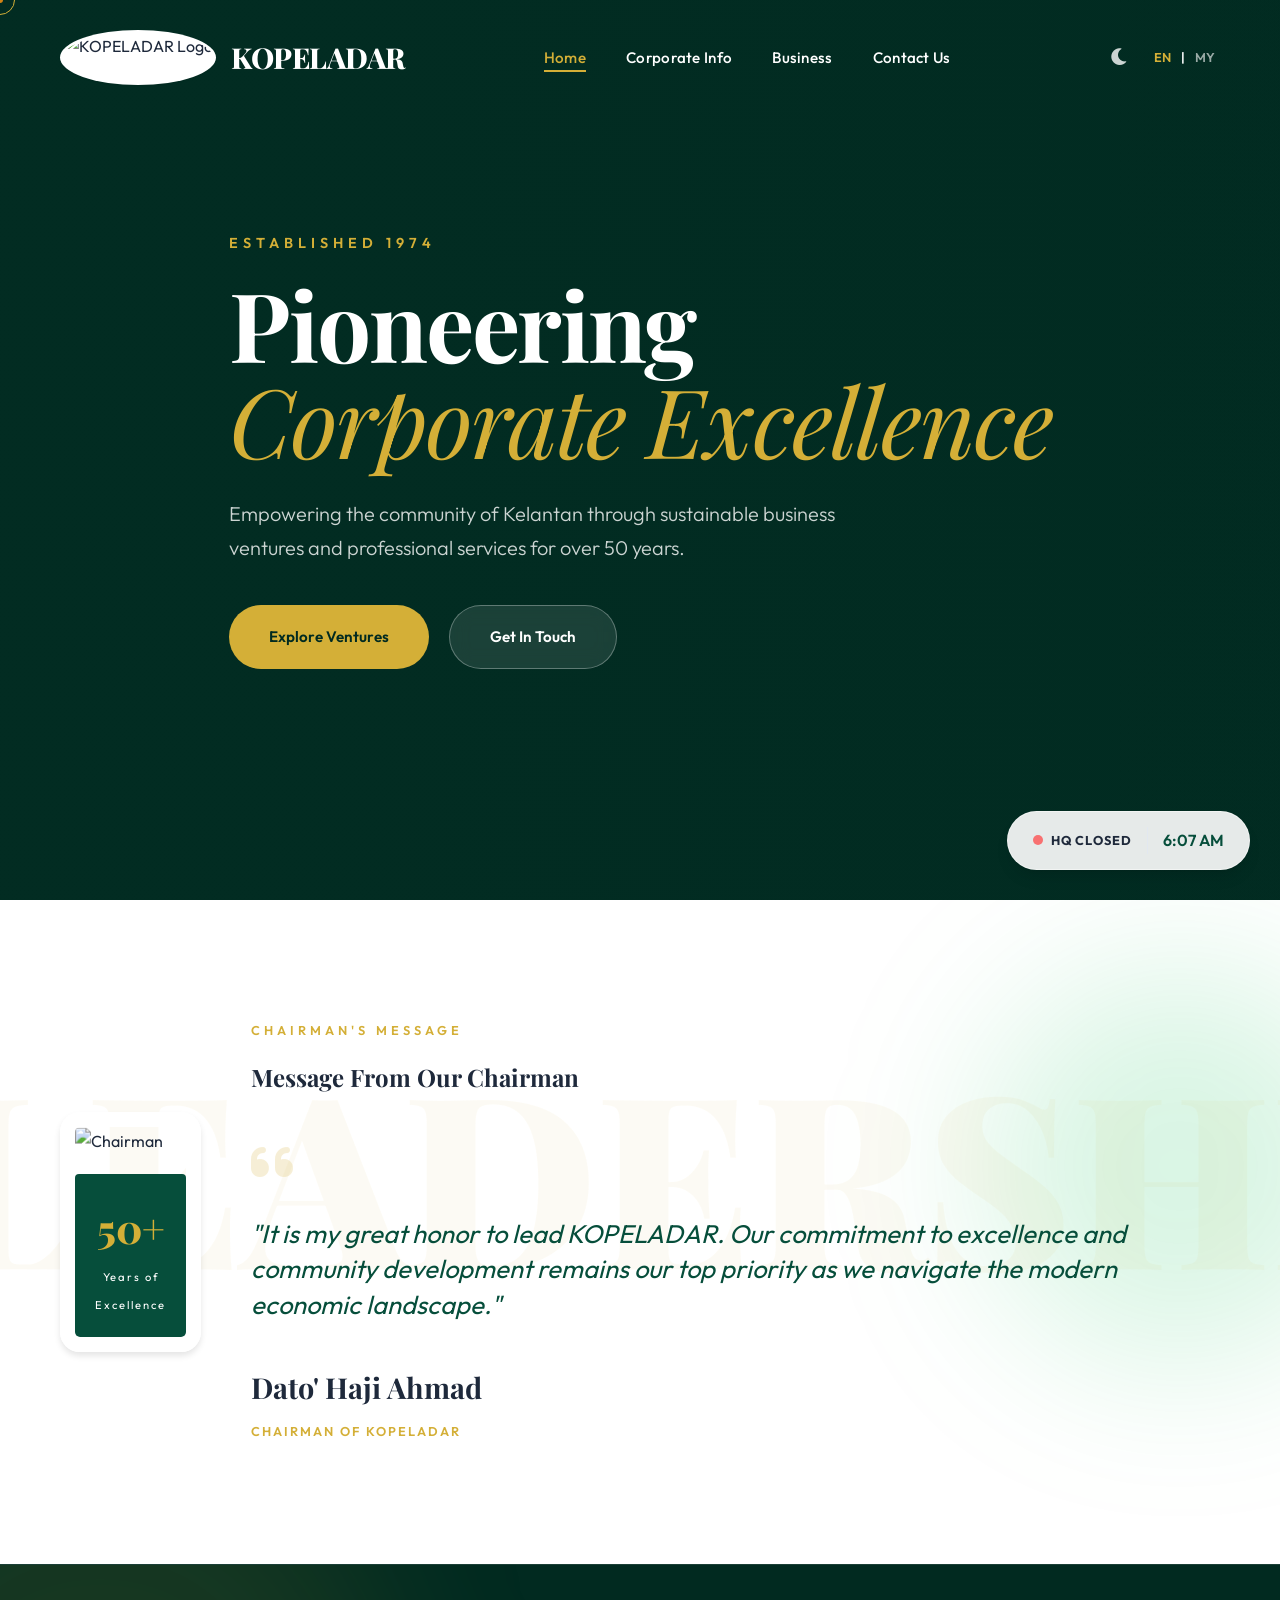
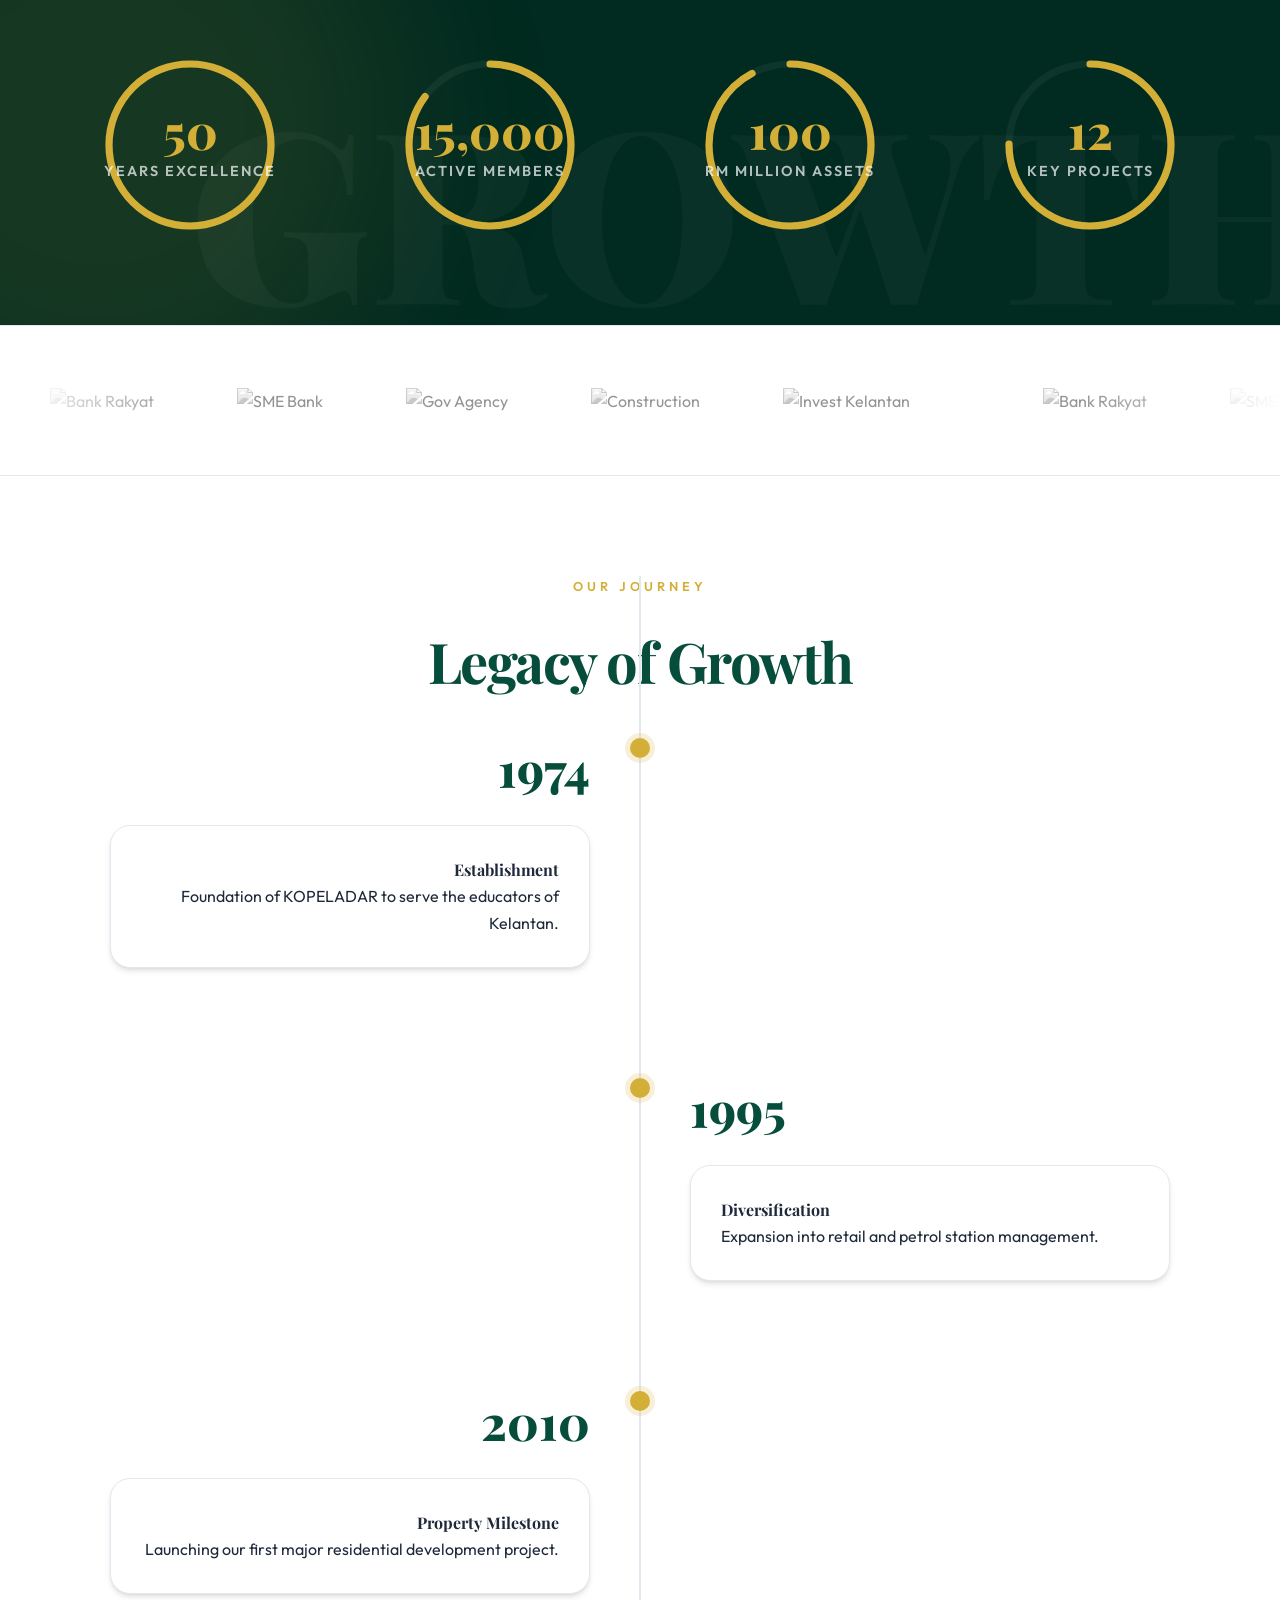
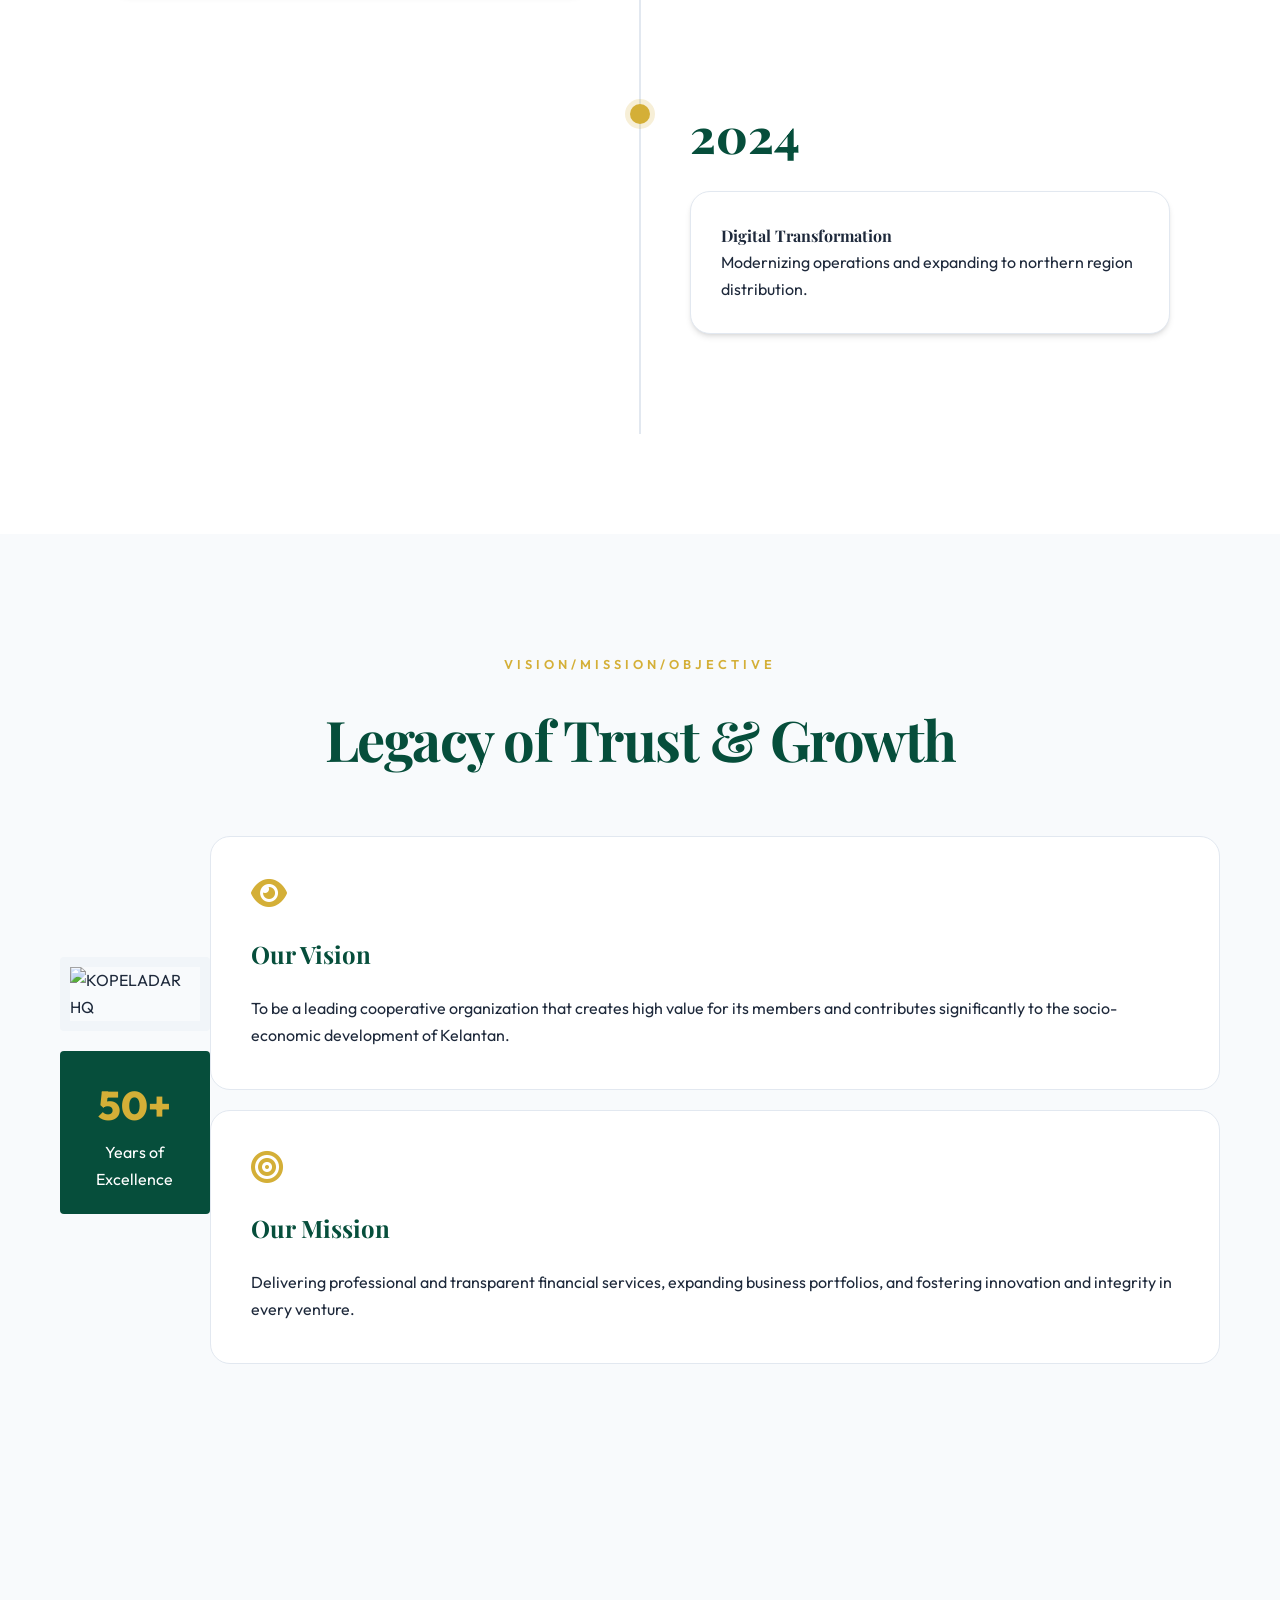
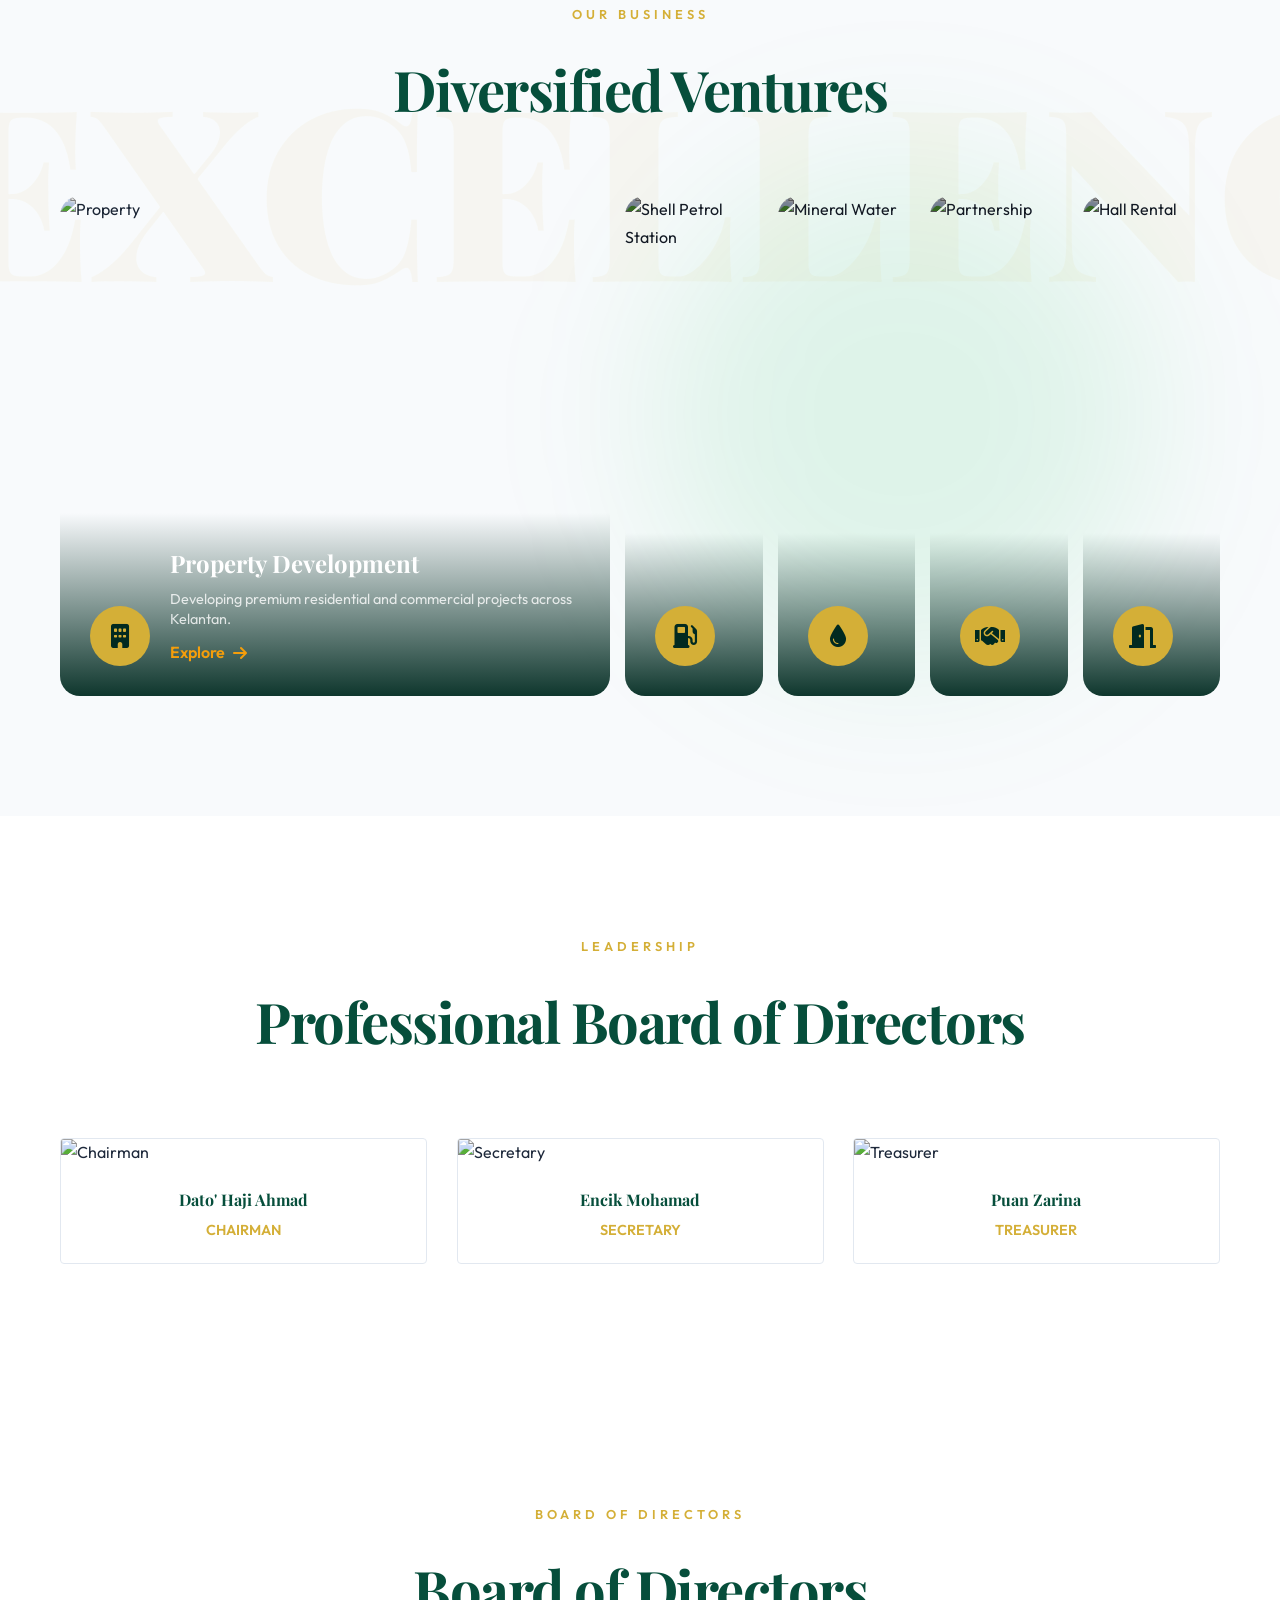
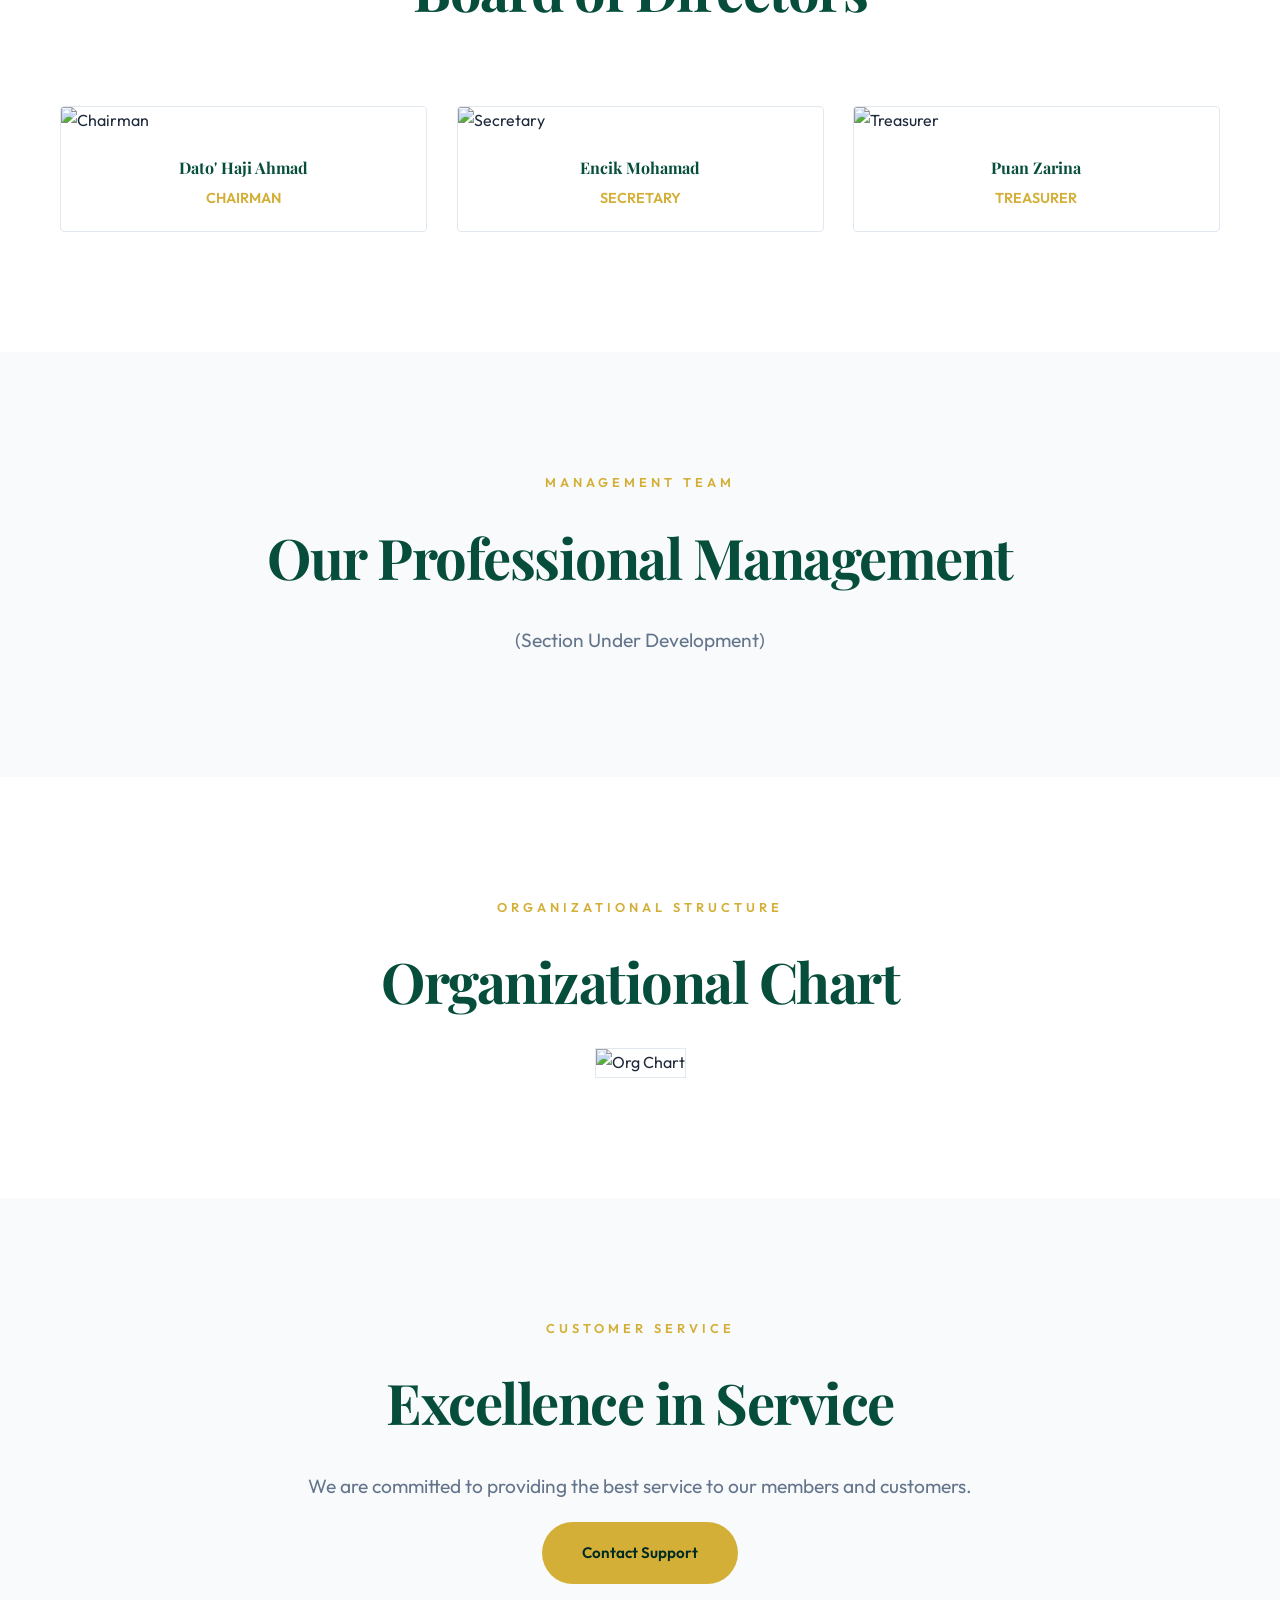
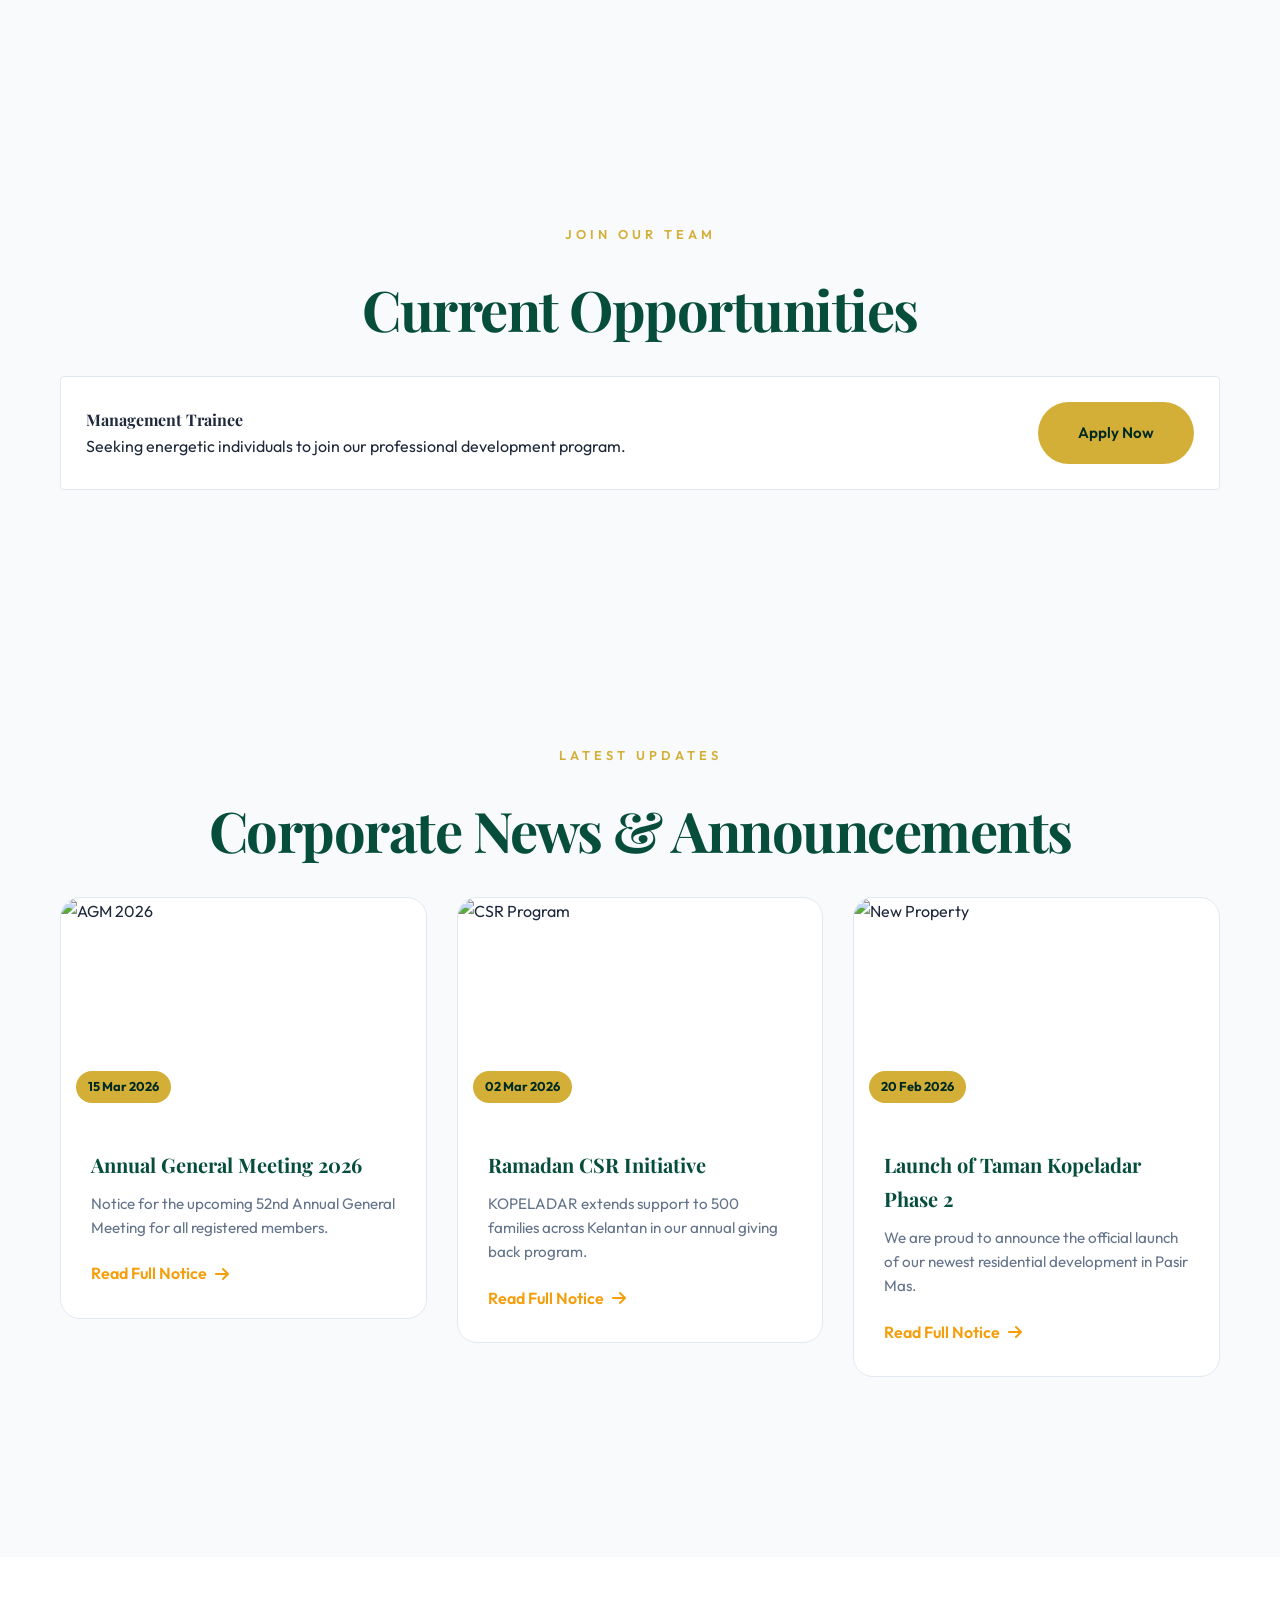
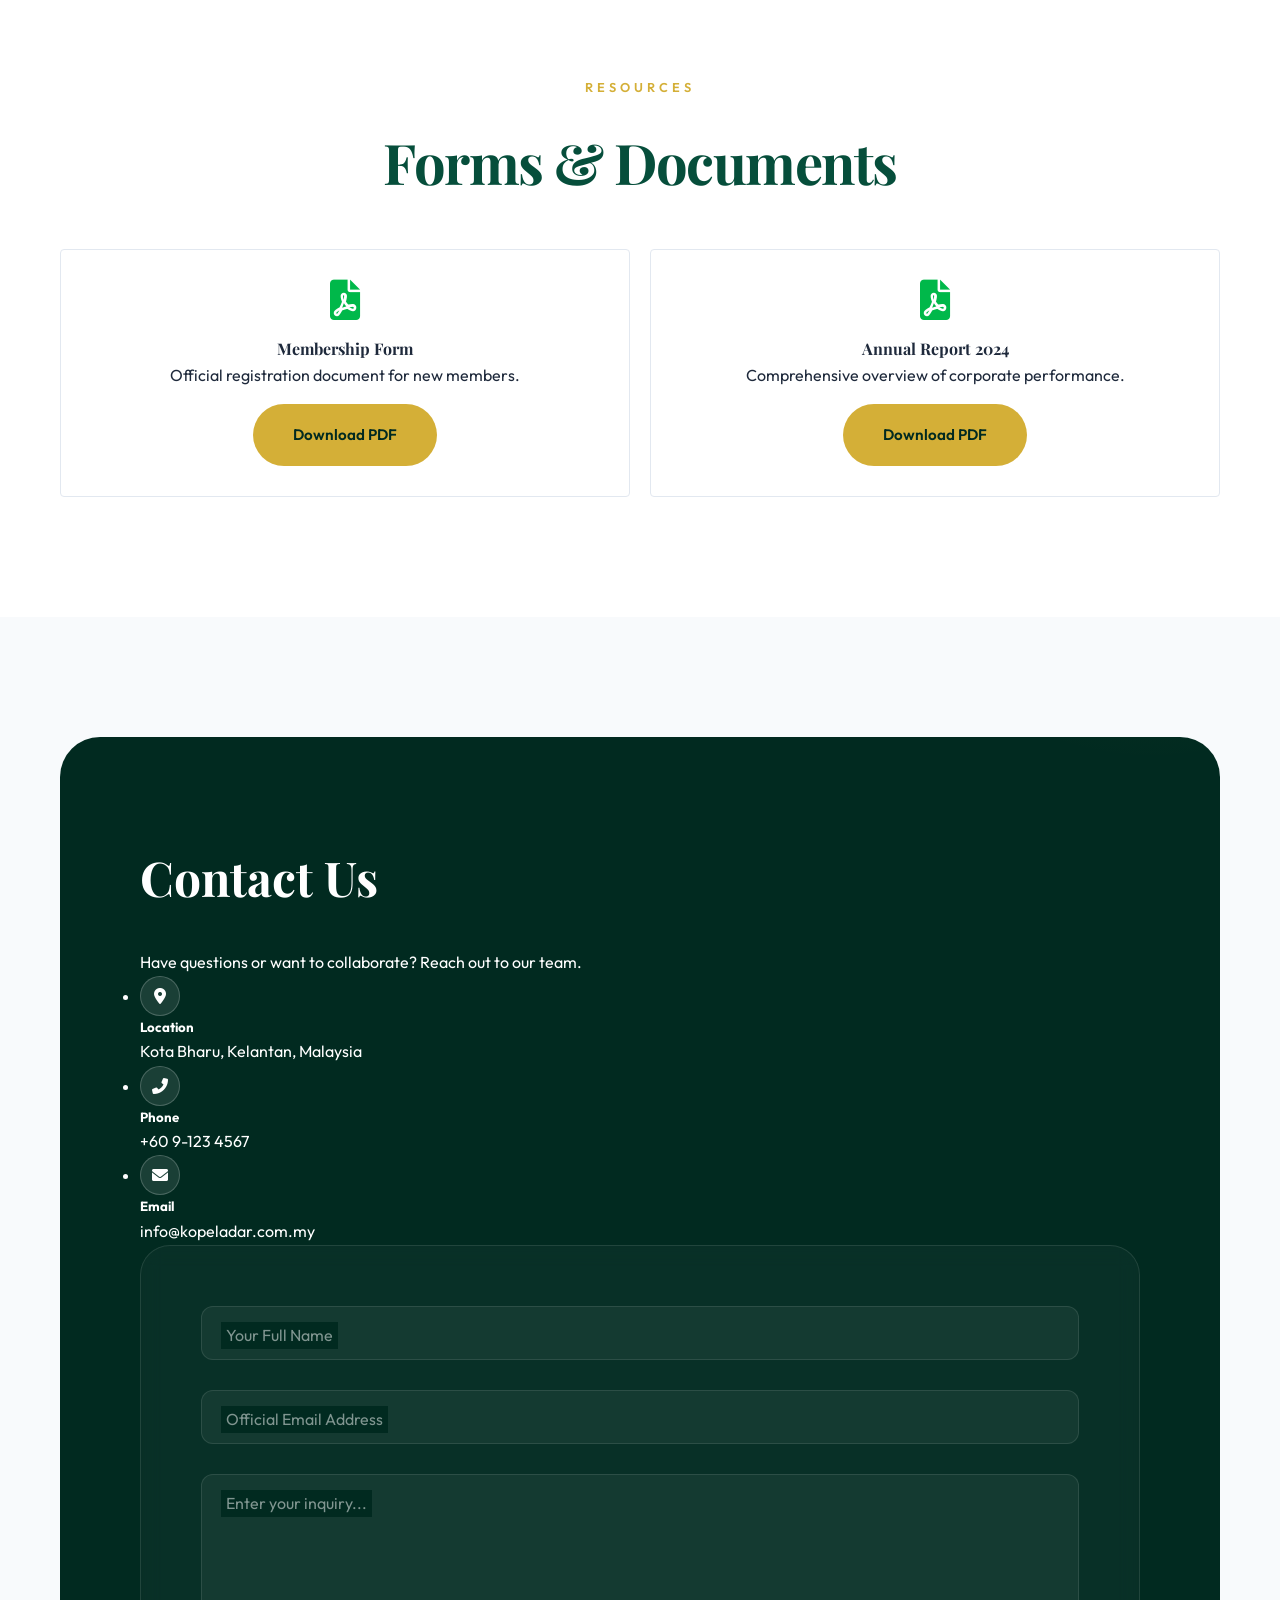
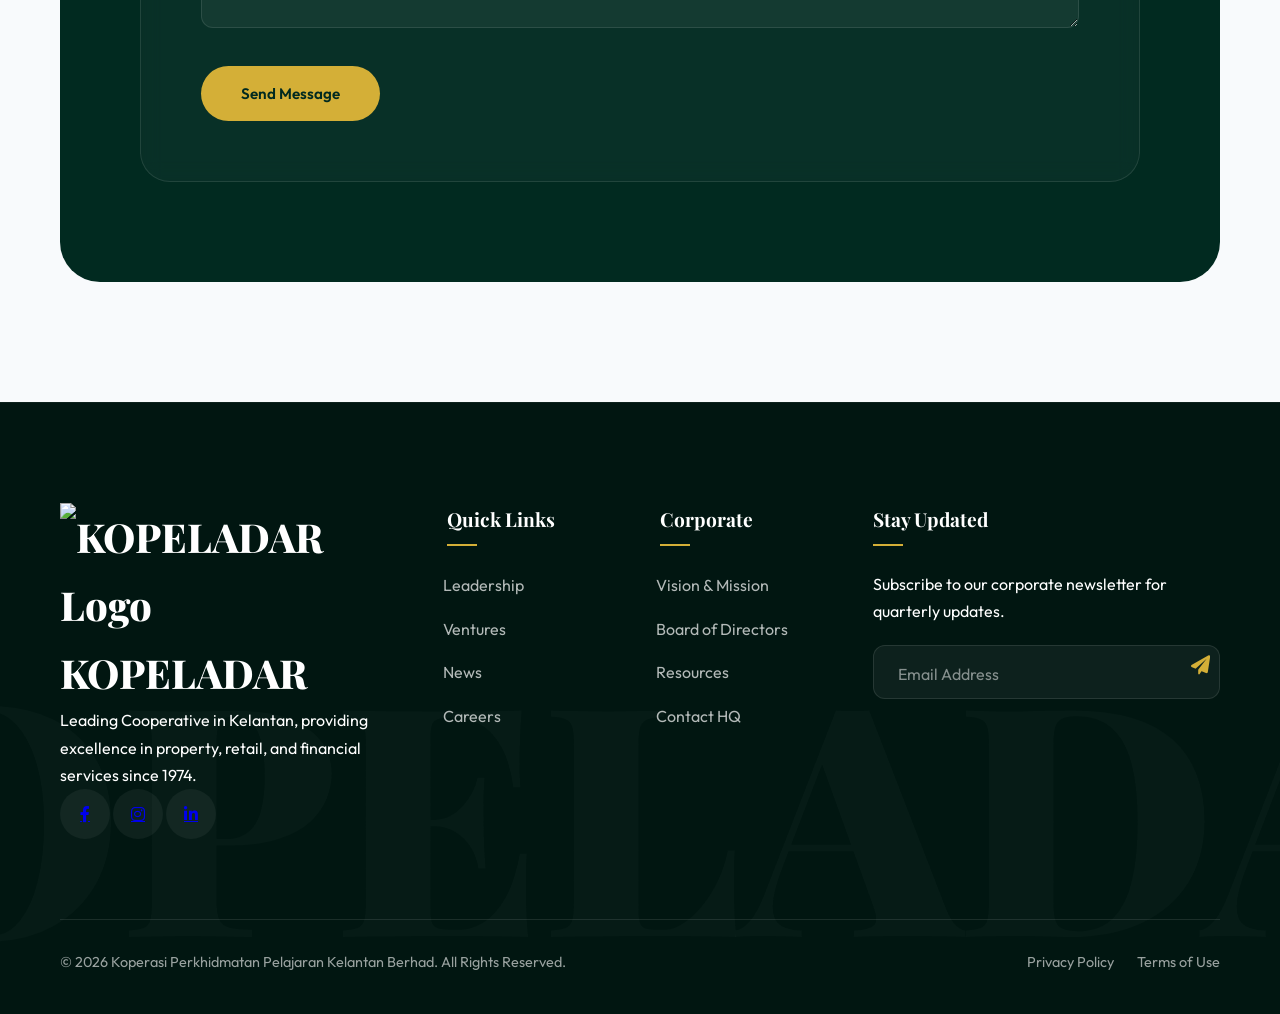
==== index.html @ a72efc43 "tambah 4 external page 1. mineral 2. shell 3. property 4. rental  client requent" ====
<!DOCTYPE html>
<html lang="en">

<head>
    <meta charset="UTF-8">
    <meta name="viewport" content="width=device-width, initial-scale=1.0">
    <title>KOPELADAR | Koperasi Perkhidmatan Pelajaran Kelantan Berhad</title>
    <meta name="description"
        content="KOPELADAR - Leading Cooperative in Kelantan, providing excellence in property, retail, and financial services.">

    <!-- Fonts -->
    <link
        href="https://fonts.googleapis.com/css2?family=Montserrat:wght@400;500;600;700;800&family=Inter:wght@300;400;500;600&display=swap"
        rel="stylesheet">

    <!-- CSS -->
    <link rel="stylesheet" href="css/style.css">

    <!-- Animation Libs -->
    <link rel="stylesheet" href="https://cdnjs.cloudflare.com/ajax/libs/aos/2.3.4/aos.css">
    <link rel="stylesheet" href="https://cdnjs.cloudflare.com/ajax/libs/font-awesome/6.0.0/css/all.min.css">
    <!-- Swiper CSS -->
    <link rel="stylesheet" href="https://cdn.jsdelivr.net/npm/swiper@11/swiper-bundle.min.css">
</head>

<body class="loading">

    <!-- SCROLL PROGRESS & CUSTOM CURSOR -->
    <div id="scroll-progress"></div>
    <div id="custom-cursor" class="custom-cursor"></div>
    <div id="cursor-follower" class="cursor-follower"></div>

    <!-- PRELOADER -->
    <div id="preloader">
        <div class="svg-loader-wrap">
            <svg class="svg-logo-draw" viewBox="0 0 400 100">
                <text x="50%" y="50%" dominant-baseline="middle" text-anchor="middle">KOPELADAR</text>
            </svg>
        </div>
    </div>

    <!-- HEADER / NAVIGATION -->
    <header id="main-header">
        <div class="container nav-wrapper">
            <div class="logo">
                <img src="img/logo.png" alt="KOPELADAR Logo" class="logo-img">
                <span class="logo-text">KOPELADAR</span>
            </div>

            <nav id="navbar">
                <ul>
                    <li><a href="#home" class="active" data-i18n="nav-home">Home</a></li>
                    <li class="dropdown">
                        <a href="javascript:void(0)" data-i18n="nav-corporate">Info Korporat <i
                                class="fas fa-chevron-down" style="font-size: 0.7rem; margin-left: 5px;"></i></a>
                        <ul class="dropdown-menu">
                            <li><a href="#chairman" data-i18n="nav-chairman">Perutusan Pengerusi</a></li>
                            <li><a href="#vision" data-i18n="nav-vision">Visi/Misi/Objektif</a></li>
                            <li><a href="#board" data-i18n="nav-board">Lembaga Kopeladar</a></li>
                            <li><a href="#management-team" data-i18n="nav-management-team">Barisan Pengurusan</a></li>
                            <li><a href="#organization" data-i18n="nav-organization">Struktur Organisasi</a></li>
                            <li><a href="#careers" data-i18n="nav-careers">Kerjaya</a></li>
                            <li><a href="#customer-service" data-i18n="nav-customer">Khidmat Pelanggan</a></li>
                            <li><a href="#downloads" data-i18n="nav-downloads">Muat Turun Borang</a></li>
                        </ul>
                    </li>
                    <li class="dropdown">
                        <a href="javascript:void(0)" data-i18n="nav-ventures">Perniagaan <i class="fas fa-chevron-down"
                                style="font-size: 0.7rem; margin-left: 5px;"></i></a>
                        <ul class="dropdown-menu">
                            <li><a href="property.html" data-i18n="v-property-title">Hartanah</a></li>
                            <li><a href="shell.html" data-i18n="v-petrol-title">Stesen Minyak (Shell)</a></li>
                            <li><a href="partnerships.html" data-i18n="v-partner-title">Projek Kerjasama</a></li>
                            <li><a href="mineral-water.html" data-i18n="v-water-title">Air Mineral</a></li>
                            <li><a href="hall-rental.html" data-i18n="v-hall-title">Perkhidmatan Sewa Dewan</a></li>
                        </ul>
                    </li>
                    <li><a href="#contact" data-i18n="nav-contact">Hubungi Kami</a></li>
                </ul>
            </nav>

            <div class="header-right">
                <div class="theme-toggle" id="theme-toggle" aria-label="Toggle Dark Mode">
                    <i class="fas fa-moon"></i>
                </div>
                <div class="lang-toggle" id="lang-toggle">
                    <span class="lang-btn active" data-lang="en">EN</span>
                    <span class="lang-divider">|</span>
                    <span class="lang-btn" data-lang="ms">MY</span>
                </div>
                <div class="mobile-toggle" id="mobile-toggle">
                    <span></span><span></span><span></span>
                </div>
            </div>
        </div>
    </header>

    <!-- HERO SECTION -->
    <section id="home" class="hero relative-overflow">
        <video autoplay muted loop playsinline class="hero-video">
            <source src="https://www.w3schools.com/html/mov_bbb.mp4" type="video/mp4">
        </video>
        <div class="hero-overlay-gradient"></div>
        <div class="container relative-z">
            <div class="hero-content">
                <h6 class="sub-title" data-aos="fade-up">ESTABLISHED 1974</h6>
                <h1 data-aos="fade-up" data-aos-delay="100">
                    <span data-i18n="hero-title-1">Pioneering</span><br>
                    <span class="accent" data-i18n="hero-title-2">Corporate Excellence</span>
                </h1>
                <p data-aos="fade-up" data-aos-delay="200" data-i18n="hero-subtitle">Empowering the community of
                    Kelantan through sustainable business ventures and professional services for over 50 years.</p>
                <div class="hero-btns" data-aos="fade-up" data-aos-delay="300">
                    <a href="#ventures" class="btn btn-primary" data-i18n="btn-explore">Explore Ventures <i
                            class="fas fa-arrow-right"></i></a>
                    <a href="#contact" class="btn btn-outline" data-i18n="btn-contact">Get In Touch</a>
                </div>
            </div>
        </div>
    </section>

    <!-- CHAIRMAN MESSAGE -->
    <section id="chairman" class="chairman section-padding relative-overflow">
        <div class="mesh-orb orb-1"></div>
        <div class="huge-watermark">LEADERSHIP</div>
        <div class="container relative-z">
            <div class="row align-center">
                <div class="col-5" data-aos="fade-right">
                    <div class="chairman-img parallax-wrap">
                        <img src="https://via.placeholder.com/600x750" alt="Chairman" class="parallax-img">
                        <div class="exp-badge">
                            <span class="years" style="font-family: 'Playfair Display';">50+</span>
                            <span class="text" data-i18n="years-exp"
                                style="font-size: 0.7rem; letter-spacing: 2px;">YEARS OF TRUST</span>
                        </div>
                    </div>
                </div>
                <div class="col-7" data-aos="fade-left">
                    <div class="chairman-text" style="padding-left: 50px;">
                        <h6 class="sub-title" data-i18n="nav-chairman">Perutusan Pengerusi</h6>
                        <h2 data-i18n="chairman-title" class="masked-header" style="margin-bottom: 40px;">
                            <span class="reveal-text"><span>Leadership with Vision</span></span>
                        </h2>
                        <i class="fas fa-quote-left"
                            style="font-size: 3rem; color: var(--accent); opacity: 0.2; margin-bottom: 30px; display: block;"></i>
                        <p data-i18n="chairman-msg"
                            style="font-size: 1.6rem; line-height: 1.4; color: var(--primary); margin-bottom: 40px;">"It
                            is my great honor to lead KOPELADAR. Our commitment to excellence and community development
                            remains our top priority as we navigate the modern economic landscape."</p>
                        <div class="chairman-info">
                            <h4 style="margin-bottom: 5px; font-size: 1.8rem;">Dato' Haji Ahmad</h4>
                            <span
                                style="color: var(--accent); font-weight: 600; letter-spacing: 2px; font-size: 0.8rem; text-transform: uppercase;">Chairman
                                of KOPELADAR</span>
                        </div>
                    </div>
                </div>
            </div>
        </div>
    </section>

    <!-- STATS COUNTER -->
    <section class="stats relative-overflow">
        <div class="mesh-orb orb-2"></div>
        <div class="huge-watermark watermark-light">GROWTH</div>
        <div class="container relative-z">
            <div class="stats-grid">
                <div class="stat-item" data-aos="zoom-in">
                    <svg class="stat-svg" viewBox="0 0 100 100">
                        <circle class="bg" cx="50" cy="50" r="45"></circle>
                        <circle class="progress" cx="50" cy="50" r="45" data-percent="100"></circle>
                    </svg>
                    <div class="stat-content">
                        <span class="count" data-target="50">0</span>
                        <p data-i18n="stat-years">Years Excellence</p>
                    </div>
                </div>
                <div class="stat-item" data-aos="zoom-in" data-aos-delay="100">
                    <svg class="stat-svg" viewBox="0 0 100 100">
                        <circle class="bg" cx="50" cy="50" r="45"></circle>
                        <circle class="progress" cx="50" cy="50" r="45" data-percent="85"></circle>
                    </svg>
                    <div class="stat-content">
                        <span class="count" data-target="15000">0</span>
                        <p data-i18n="stat-members">Active Members</p>
                    </div>
                </div>
                <div class="stat-item" data-aos="zoom-in" data-aos-delay="200">
                    <svg class="stat-svg" viewBox="0 0 100 100">
                        <circle class="bg" cx="50" cy="50" r="45"></circle>
                        <circle class="progress" cx="50" cy="50" r="45" data-percent="92"></circle>
                    </svg>
                    <div class="stat-content">
                        <span class="count" data-target="100">0</span>
                        <p data-i18n="stat-assets">RM Million Assets</p>
                    </div>
                </div>
                <div class="stat-item" data-aos="zoom-in" data-aos-delay="300">
                    <svg class="stat-svg" viewBox="0 0 100 100">
                        <circle class="bg" cx="50" cy="50" r="45"></circle>
                        <circle class="progress" cx="50" cy="50" r="45" data-percent="75"></circle>
                    </svg>
                    <div class="stat-content">
                        <span class="count" data-target="12">0</span>
                        <p data-i18n="stat-projects">Key Projects</p>
                    </div>
                </div>
            </div>
        </div>
    </section>

    <!-- PARTNERS MARQUEE -->
    <section class="partners-marquee">
        <div class="marquee-track">
            <div class="marquee-content">
                <img src="https://via.placeholder.com/150x50?text=Bank+Rakyat" alt="Bank Rakyat" loading="lazy">
                <img src="https://via.placeholder.com/150x50?text=SME+Bank" alt="SME Bank" loading="lazy">
                <img src="https://via.placeholder.com/150x50?text=Gov+Agency" alt="Gov Agency" loading="lazy">
                <img src="https://via.placeholder.com/150x50?text=Construction+Co" alt="Construction" loading="lazy">
                <img src="https://via.placeholder.com/150x50?text=Invest+Kelantan" alt="Invest Kelantan" loading="lazy">
            </div>
            <div class="marquee-content" aria-hidden="true">
                <img src="https://via.placeholder.com/150x50?text=Bank+Rakyat" alt="Bank Rakyat" loading="lazy">
                <img src="https://via.placeholder.com/150x50?text=SME+Bank" alt="SME Bank" loading="lazy">
                <img src="https://via.placeholder.com/150x50?text=Gov+Agency" alt="Gov Agency" loading="lazy">
                <img src="https://via.placeholder.com/150x50?text=Construction+Co" alt="Construction" loading="lazy">
                <img src="https://via.placeholder.com/150x50?text=Invest+Kelantan" alt="Invest Kelantan" loading="lazy">
            </div>
        </div>
    </section>

    <!-- LEGACY TIMELINE -->
    <section id="timeline" class="timeline-container section-padding">
        <div class="container">
            <div class="section-header text-center" data-aos="fade-up">
                <h6 class="sub-title">OUR JOURNEY</h6>
                <h2 data-i18n="timeline-title" class="masked-header">
                    <span class="reveal-text"><span>Legacy of Growth</span></span>
                </h2>
            </div>

            <div class="timeline-line"></div>

            <div class="timeline-item" data-aos="fade-right">
                <div class="timeline-dot"></div>
                <div class="timeline-year">1974</div>
                <div class="timeline-content">
                    <h4>Establishment</h4>
                    <p>Foundation of KOPELADAR to serve the educators of Kelantan.</p>
                </div>
            </div>

            <div class="timeline-item" data-aos="fade-left">
                <div class="timeline-dot"></div>
                <div class="timeline-year">1995</div>
                <div class="timeline-content">
                    <h4>Diversification</h4>
                    <p>Expansion into retail and petrol station management.</p>
                </div>
            </div>

            <div class="timeline-item" data-aos="fade-right">
                <div class="timeline-dot"></div>
                <div class="timeline-year">2010</div>
                <div class="timeline-content">
                    <h4>Property Milestone</h4>
                    <p>Launching our first major residential development project.</p>
                </div>
            </div>

            <div class="timeline-item" data-aos="fade-left">
                <div class="timeline-dot"></div>
                <div class="timeline-year">2024</div>
                <div class="timeline-content">
                    <h4>Digital Transformation</h4>
                    <p>Modernizing operations and expanding to northern region distribution.</p>
                </div>
            </div>
        </div>
    </section>

    <!-- HQ STATUS WIDGET -->
    <div class="hq-widget">
        <div class="widget-body">
            <div class="status-indicator">
                <span class="dot-pulse"></span>
                <span id="hq-status">HQ OPEN</span>
            </div>
            <div class="widget-time" id="kl-time">12:00 PM</div>
        </div>
    </div>

    <!-- VISION & MISSION SECTION -->
    <section id="vision" class="about section-padding bg-light">
        <div class="container">
            <div class="section-header text-center" data-aos="fade-up">
                <h6 class="sub-title" data-i18n="nav-vision">Visi / Misi / Objektif</h6>
                <h2 data-i18n="about-title" class="masked-header">
                    <span class="reveal-text"><span>Strategic Direction</span></span>
                </h2>
            </div>
            <div class="row align-center">
                <div class="col-6" data-aos="fade-right">
                    <div class="about-img">
                        <img src="img/property.png" alt="KOPELADAR HQ">
                    </div>
                    <div class="exp-badge">
                        <span class="years">50+</span>
                        <span class="text" data-i18n="years-exp">Years of Corporate Excellence</span>
                    </div>
                </div>
                <div class="col-6" data-aos="fade-left">
                    <div class="about-text">
                        <div class="vision-mission-cards">
                            <div class="vm-card">
                                <i class="fas fa-eye"></i>
                                <h4 data-i18n="vision-title">Our Vision</h4>
                                <p data-i18n="vision-desc">To be a leading cooperative organization that creates high
                                    value for its members and contributes significantly to the socio-economic
                                    development of Kelantan.</p>
                            </div>
                            <div class="vm-card">
                                <i class="fas fa-bullseye"></i>
                                <h4 data-i18n="mission-title">Our Mission</h4>
                                <p data-i18n="mission-desc">Delivering professional and transparent financial services,
                                    expanding business portfolios, and fostering innovation and integrity in every
                                    venture.</p>
                            </div>
                        </div>
                    </div>
                </div>
            </div>
        </div>
    </section>

    <!-- VENTURES SECTION -->
    <section id="ventures" class="ventures section-padding bg-light relative-overflow">
        <div class="mesh-orb orb-3"></div>
        <div class="huge-watermark">EXCELLENCE</div>
        <div class="container relative-z">
            <div class="section-header text-center" data-aos="fade-up">
                <h6 class="sub-title" data-i18n="ventures-tag">OUR BUSINESS</h6>
                <h2 data-i18n="ventures-title" class="masked-header">
                    <span class="reveal-text"><span>Strategic Diversified Ventures</span></span>
                </h2>
            </div>

            <div class="ventures-accordion" data-aos="fade-up" data-aos-delay="100">
                <!-- Property -->
                <div class="vacc-item active">
                    <div class="vacc-bg">
                        <img src="img/property.png" alt="Property">
                    </div>
                    <div class="vacc-content">
                        <div class="vacc-icon"><i class="fas fa-building"></i></div>
                        <div class="vacc-text">
                            <h3 data-i18n="v-property-title">Property Development</h3>
                            <p data-i18n="v-property-desc">Developing premium residential and commercial projects across
                                Kelantan with modern architectural excellence.</p>
                            <a href="property.html" class="read-more mt-2">Explore <i
                                    class="fas fa-arrow-right"></i></a>
                        </div>
                    </div>
                </div>
                <!-- Petrol -->
                <div class="vacc-item">
                    <div class="vacc-bg">
                        <img src="img/petrol.jpg" alt="Shell Petrol Station">
                    </div>
                    <div class="vacc-content">
                        <div class="vacc-icon"><i class="fas fa-gas-pump"></i></div>
                        <div class="vacc-text">
                            <h3 data-i18n="v-petrol-title">Retail & Petrol (Shell)</h3>
                            <p data-i18n="v-petrol-desc">Providing essential energy services through managed Shell
                                petrol
                                stations and convenience centers.</p>
                            <a href="shell.html" class="read-more mt-2">Explore <i class="fas fa-arrow-right"></i></a>
                        </div>
                    </div>
                </div>
                <!-- Mineral Water -->
                <div class="vacc-item">
                    <div class="vacc-bg">
                        <img src="img/hero.png" alt="Mineral Water">
                    </div>
                    <div class="vacc-content">
                        <div class="vacc-icon"><i class="fas fa-tint"></i></div>
                        <div class="vacc-text">
                            <h3 data-i18n="v-water-title">Mineral Water Production</h3>
                            <p data-i18n="v-water-desc">Processing and distributing high-quality mineral water to
                                distributors across the northern region.</p>
                            <a href="mineral-water.html" class="read-more mt-2">Explore <i
                                    class="fas fa-arrow-right"></i></a>
                        </div>
                    </div>
                </div>
                <!-- Partnership Projects -->
                <div class="vacc-item">
                    <div class="vacc-bg">
                        <img src="img/property.png" alt="Partnership">
                    </div>
                    <div class="vacc-content">
                        <div class="vacc-icon"><i class="fas fa-handshake"></i></div>
                        <div class="vacc-text">
                            <h3 data-i18n="v-partner-title">Partnership Projects</h3>
                            <p data-i18n="v-partner-desc">Strategic collaborations on large-scale development and
                                institutional investment projects.</p>
                            <a href="partnerships.html" class="read-more mt-2">Explore <i
                                    class="fas fa-arrow-right"></i></a>
                        </div>
                    </div>
                </div>
                <!-- Hall Rental -->
                <div class="vacc-item">
                    <div class="vacc-bg">
                        <img src="img/hero.png" alt="Hall Rental">
                    </div>
                    <div class="vacc-content">
                        <div class="vacc-icon"><i class="fas fa-door-open"></i></div>
                        <div class="vacc-text">
                            <h3 data-i18n="v-hall-title">Hall Rental Services</h3>
                            <p data-i18n="v-hall-desc">Executive event spaces equipped for high-level corporate
                                functions and social events.</p>
                            <a href="hall-rental.html" class="read-more mt-2">Explore <i
                                    class="fas fa-arrow-right"></i></a>
                        </div>
                    </div>
                </div>
            </div>
        </div>
    </section>

    <!-- MANAGEMENT SECTION -->
    <section id="management" class="management section-padding">
        <div class="container">
            <div class="section-header text-center" data-aos="fade-up">
                <h6 class="sub-title" data-i18n="management-tag">LEADERSHIP</h6>
                <h2 data-i18n="management-title" class="masked-header">
                    <span class="reveal-text"><span>Professional Board of Directors</span></span>
                </h2>
            </div>

            <div class="management-grid">
                <div class="member-card tilt-card" data-tilt data-aos="fade-up">
                    <div class="member-img">
                        <img src="https://via.placeholder.com/600x800" alt="Chairman">
                    </div>
                    <div class="member-info">
                        <h4 data-i18n="member-1-name">Dato' Haji Ahmad</h4>
                        <p data-i18n="member-1-pos">Chairman</p>
                    </div>
                </div>
                <div class="member-card tilt-card" data-tilt data-aos="fade-up" data-aos-delay="100">
                    <div class="member-img">
                        <img src="https://via.placeholder.com/600x800" alt="Secretary">
                    </div>
                    <div class="member-info">
                        <h4 data-i18n="member-2-name">Encik Mohamad</h4>
                        <p data-i18n="member-2-pos">Secretary</p>
                    </div>
                </div>
                <div class="member-card tilt-card" data-tilt data-aos="fade-up" data-aos-delay="200">
                    <div class="member-img">
                        <img src="https://via.placeholder.com/600x800" alt="Treasurer">
                    </div>
                    <div class="member-info">
                        <h4 data-i18n="member-3-name">Puan Zarina</h4>
                        <p data-i18n="member-3-pos">Treasurer</p>
                    </div>
                </div>
            </div>
        </div>
    </section>

    <!-- BOARD OF DIRECTORS (Lembaga Kopeladar) -->
    <section id="board" class="management section-padding">
        <div class="container">
            <div class="section-header text-center" data-aos="fade-up">
                <h6 class="sub-title" data-i18n="nav-board">Lembaga Kopeladar</h6>
                <h2 data-i18n="board-title" class="masked-header">
                    <span class="reveal-text"><span>Board of Directors</span></span>
                </h2>
            </div>

            <div class="management-grid">
                <div class="member-card tilt-card" data-tilt data-aos="fade-up">
                    <div class="member-img">
                        <img src="https://via.placeholder.com/600x800" alt="Chairman">
                    </div>
                    <div class="member-info">
                        <h4 data-i18n="member-1-name">Dato' Haji Ahmad</h4>
                        <p data-i18n="member-1-pos">Chairman</p>
                    </div>
                </div>
                <div class="member-card tilt-card" data-tilt data-aos="fade-up" data-aos-delay="100">
                    <div class="member-img">
                        <img src="https://via.placeholder.com/600x800" alt="Secretary">
                    </div>
                    <div class="member-info">
                        <h4 data-i18n="member-2-name">Encik Mohamad</h4>
                        <p data-i18n="member-2-pos">Secretary</p>
                    </div>
                </div>
                <div class="member-card tilt-card" data-tilt data-aos="fade-up" data-aos-delay="200">
                    <div class="member-img">
                        <img src="https://via.placeholder.com/600x800" alt="Treasurer">
                    </div>
                    <div class="member-info">
                        <h4 data-i18n="member-3-name">Puan Zarina</h4>
                        <p data-i18n="member-3-pos">Treasurer</p>
                    </div>
                </div>
            </div>
        </div>
    </section>

    <!-- MANAGEMENT TEAM (Barisan Pengurusan) -->
    <section id="management-team" class="management section-padding bg-light">
        <div class="container">
            <div class="section-header text-center" data-aos="fade-up">
                <h6 class="sub-title" data-i18n="nav-management-team">Barisan Pengurusan</h6>
                <h2 data-i18n="team-title">Our Professional Management</h2>
            </div>
            <div class="text-center" data-aos="fade-up">
                <p style="font-size: 1.2rem; color: var(--gray-dark);">(Section Under Development)</p>
            </div>
        </div>
    </section>

    <!-- ORGANIZATIONAL STRUCTURE (Struktur Organisasi) -->
    <section id="organization" class="section-padding">
        <div class="container">
            <div class="section-header text-center" data-aos="fade-up">
                <h6 class="sub-title" data-i18n="nav-organization">Struktur Organisasi</h6>
                <h2 data-i18n="org-title">Organizational Chart</h2>
            </div>
            <div class="text-center" data-aos="fade-up">
                <img src="https://via.placeholder.com/1000x600" alt="Org Chart"
                    style="max-width: 100%; border: 1px solid var(--gray-border);">
            </div>
        </div>
    </section>

    <!-- CUSTOMER SERVICE (Khidmat Pelanggan) -->
    <section id="customer-service" class="section-padding bg-light">
        <div class="container">
            <div class="section-header text-center" data-aos="fade-up">
                <h6 class="sub-title" data-i18n="nav-customer">Khidmat Pelanggan</h6>
                <h2 data-i18n="customer-title">Excellence in Service</h2>
            </div>
            <div class="text-center" data-aos="fade-up">
                <p style="font-size: 1.2rem; color: var(--gray-dark);">We are committed to providing the best service to
                    our members and customers.</p>
                <a href="#contact" class="btn btn-primary" style="margin-top: 20px;">Contact Support</a>
            </div>
        </div>
    </section>

    <!-- CAREERS SECTION -->
    <section id="careers" class="careers section-padding bg-light">
        <div class="container">
            <div class="section-header text-center" data-aos="fade-up">
                <h6 class="sub-title" data-i18n="careers-tag">CAREERS</h6>
                <h2 data-i18n="careers-title">Join Our Professional Team</h2>
            </div>
            <div class="careers-list" data-aos="fade-up">
                <div class="career-item">
                    <div class="career-info">
                        <h4 data-i18n="job-1-title">Management Trainee</h4>
                        <p data-i18n="job-1-desc">Seeking energetic individuals to join our professional corporate
                            development program.</p>
                    </div>
                    <a href="#contact" class="btn btn-primary" data-i18n="btn-apply">Apply Now</a>
                </div>
            </div>
        </div>
    </section>

    <!-- NEWS & ANNOUNCEMENTS -->
    <section id="news" class="news section-padding bg-light">
        <div class="container">
            <div class="section-header text-center" data-aos="fade-up">
                <h6 class="sub-title" data-i18n="news-tag">LATEST UPDATES</h6>
                <h2 data-i18n="news-title">Corporate News & Announcements</h2>
            </div>

            <div class="swiper news-swiper" data-aos="fade-up" data-aos-delay="100">
                <div class="swiper-wrapper">
                    <div class="swiper-slide">
                        <div class="news-card">
                            <div class="news-img">
                                <img src="https://via.placeholder.com/400x250" alt="AGM 2026" loading="lazy">
                                <div class="news-date">15 Mar 2026</div>
                            </div>
                            <div class="news-content">
                                <h4>Annual General Meeting 2026</h4>
                                <p>Notice for the upcoming 52nd Annual General Meeting for all registered members.</p>
                                <a href="#" class="read-more">Read Full Notice <i class="fas fa-arrow-right"></i></a>
                            </div>
                        </div>
                    </div>
                    <div class="swiper-slide">
                        <div class="news-card">
                            <div class="news-img">
                                <img src="https://via.placeholder.com/400x250" alt="CSR Program" loading="lazy">
                                <div class="news-date">02 Mar 2026</div>
                            </div>
                            <div class="news-content">
                                <h4>Ramadan CSR Initiative</h4>
                                <p>KOPELADAR extends support to 500 families across Kelantan in our annual giving back
                                    program.</p>
                                <a href="#" class="read-more">Read Full Notice <i class="fas fa-arrow-right"></i></a>
                            </div>
                        </div>
                    </div>
                    <div class="swiper-slide">
                        <div class="news-card">
                            <div class="news-img">
                                <img src="https://via.placeholder.com/400x250" alt="New Property" loading="lazy">
                                <div class="news-date">20 Feb 2026</div>
                            </div>
                            <div class="news-content">
                                <h4>Launch of Taman Kopeladar Phase 2</h4>
                                <p>We are proud to announce the official launch of our newest residential development in
                                    Pasir Mas.</p>
                                <a href="#" class="read-more">Read Full Notice <i class="fas fa-arrow-right"></i></a>
                            </div>
                        </div>
                    </div>
                </div>
                <!-- Pagination & Navigation -->
                <div class="swiper-pagination"></div>
                <div class="swiper-button-next"></div>
                <div class="swiper-button-prev"></div>
            </div>
        </div>
    </section>

    <!-- DOWNLOADS SECTION -->
    <section id="downloads" class="downloads section-padding">
        <div class="container">
            <div class="section-header text-center" data-aos="fade-up">
                <h6 class="sub-title" data-i18n="downloads-tag">CORPORATE RESOURCES</h6>
                <h2 data-i18n="downloads-title">Official Forms & Publications</h2>
            </div>
            <div class="downloads-grid">
                <div class="download-item" data-aos="fade-up">
                    <i class="fas fa-file-pdf"></i>
                    <h4 data-i18n="doc-1-title">Membership Form</h4>
                    <p>Official registration document for new members.</p>
                    <a href="#" class="btn btn-primary" style="margin-top: 15px;" data-i18n="btn-download">Download</a>
                </div>
                <div class="download-item" data-aos="fade-up" data-aos-delay="100">
                    <i class="fas fa-file-pdf"></i>
                    <h4 data-i18n="doc-2-title">Annual Report 2024</h4>
                    <p>Comprehensive overview of corporate performance.</p>
                    <a href="#" class="btn btn-primary" style="margin-top: 15px;" data-i18n="btn-download">Download</a>
                </div>
            </div>
        </div>
    </section>

    <!-- CONTACT SECTION -->
    <section id="contact" class="contact section-padding bg-light">
        <div class="container">
            <div class="contact-box">
                <div class="row">
                    <div class="col-5">
                        <div class="contact-info">
                            <h2 data-i18n="contact-title">Contact Our HQ</h2>
                            <p data-i18n="contact-desc">For official inquiries, partnership proposals, or membership
                                services, please reach out to our corporate office.</p>

                            <ul class="info-list">
                                <li>
                                    <i class="fas fa-map-marker-alt"></i>
                                    <div>
                                        <h5 data-i18n="location">Location</h5>
                                        <p>Kota Bharu, Kelantan, Malaysia</p>
                                    </div>
                                </li>
                                <li>
                                    <i class="fas fa-phone-alt"></i>
                                    <div>
                                        <h5 data-i18n="phone">Direct Line</h5>
                                        <p>+60 9-123 4567</p>
                                    </div>
                                </li>
                                <li>
                                    <i class="fas fa-envelope"></i>
                                    <div>
                                        <h5 data-i18n="email">Corporate Email</h5>
                                        <p>info@kopeladar.com.my</p>
                                    </div>
                                </li>
                            </ul>
                        </div>
                    </div>
                    <div class="col-7">
                        <div class="contact-form-wrapper">
                            <form id="contactForm" class="modern-form">
                                <div class="form-group floating-label">
                                    <input type="text" id="name" placeholder=" " required aria-label="Your Name">
                                    <label for="name" data-i18n-placeholder="name-ph">Your Full Name</label>
                                    <i class="fas fa-check-circle validation-icon"></i>
                                </div>
                                <div class="form-group floating-label">
                                    <input type="email" id="email" placeholder=" " required
                                        aria-label="Official Email Address">
                                    <label for="email" data-i18n-placeholder="email-ph">Official Email Address</label>
                                    <i class="fas fa-check-circle validation-icon"></i>
                                </div>
                                <div class="form-group floating-label">
                                    <textarea id="message" rows="6" placeholder=" " required
                                        aria-label="Your Inquiry"></textarea>
                                    <label for="message" data-i18n-placeholder="msg-ph">Enter your inquiry...</label>
                                    <i class="fas fa-check-circle validation-icon"></i>
                                </div>
                                <button type="submit" class="btn btn-primary magnetic-btn" data-i18n="btn-send">
                                    <span>Submit Inquiry</span>
                                </button>
                            </form>
                            <div class="form-success-state" id="formSuccess">
                                <div class="success-checkmark">
                                    <div class="check-icon"></div>
                                </div>
                                <h3 data-i18n="success-title">Thank You!</h3>
                                <p data-i18n="success-desc">Your message has been received securely.</p>
                                <button class="btn btn-outline" id="resetFormBtn" style="margin-top: 20px;">Send
                                    Another</button>
                            </div>
                        </div>
                    </div>
                </div>
            </div>
        </div>
    </section>

    <!-- MEGA FOOTER -->
    <footer class="mega-footer relative-overflow">
        <div class="footer-watermark">KOPELADAR</div>
        <div class="container relative-z">
            <div class="footer-top">
                <div class="footer-col footer-brand">
                    <div class="footer-logo">
                        <img src="img/logo.png" alt="KOPELADAR Logo">
                        <span>KOPELADAR</span>
                    </div>
                    <p>Leading Cooperative in Kelantan, providing excellence in property, retail, and financial services
                        since 1974.</p>
                    <div class="social-links mt-3">
                        <a href="#" class="magnetic-btn"><i class="fab fa-facebook-f"></i></a>
                        <a href="#" class="magnetic-btn"><i class="fab fa-instagram"></i></a>
                        <a href="#" class="magnetic-btn"><i class="fab fa-linkedin-in"></i></a>
                    </div>
                </div>
                <div class="footer-col">
                    <h4>Quick Links</h4>
                    <ul class="footer-links">
                        <li><a href="#chairman">Leadership</a></li>
                        <li><a href="#ventures">Ventures</a></li>
                        <li><a href="#news">News</a></li>
                        <li><a href="#careers">Careers</a></li>
                    </ul>
                </div>
                <div class="footer-col">
                    <h4>Corporate</h4>
                    <ul class="footer-links">
                        <li><a href="#vision">Vision & Mission</a></li>
                        <li><a href="#board">Board of Directors</a></li>
                        <li><a href="#downloads">Resources</a></li>
                        <li><a href="#contact">Contact HQ</a></li>
                    </ul>
                </div>
                <div class="footer-col footer-newsletter">
                    <h4>Stay Updated</h4>
                    <p style="margin-bottom: 20px;">Subscribe to our corporate newsletter for quarterly updates.</p>
                    <form class="modern-form"
                        style="padding: 0; background: transparent; backdrop-filter: none; border: none;">
                        <div class="form-group floating-label" style="margin-bottom: 0;">
                            <input type="email" id="nl-email" placeholder=" " required style="padding-right: 50px;">
                            <label for="nl-email" style="background: transparent;">Email Address</label>
                            <button type="submit" class="magnetic-btn nl-btn"
                                style="position: absolute; right: 10px; top: 10px; background: transparent; border: none; color: var(--accent); font-size: 1.2rem; cursor: pointer;"><i
                                    class="fas fa-paper-plane"></i></button>
                        </div>
                    </form>
                </div>
            </div>
            <div class="footer-bottom">
                <p data-i18n="footer-text">&copy; 2026 Koperasi Perkhidmatan Pelajaran Kelantan Berhad. All Rights
                    Reserved.</p>
                <div class="footer-legal">
                    <a href="#">Privacy Policy</a>
                    <a href="#">Terms of Use</a>
                </div>
            </div>
        </div>
    </footer>

    <!-- Scripts -->
    <script src="https://cdnjs.cloudflare.com/ajax/libs/aos/2.3.4/aos.js"></script>
    <script src="https://cdn.jsdelivr.net/npm/swiper@11/swiper-bundle.min.js"></script>
    <script src="js/main.js"></script>
</body>

</html>
---- css/style.css ----
@import url('https://fonts.googleapis.com/css2?family=Playfair+Display:ital,wght@0,400;0,700;1,700&family=Outfit:wght@300;400;500;600;700&display=swap');

:root {
    --primary: #064e3b;
    /* Elite Emerald */
    --brand-green: #00b84a;
    /* Logo Green */
    --primary-light: #00d45a;
    --primary-dark: #012a20;
    --accent: #d4af37;
    /* Champagne Gold */
    --accent-light: #f59e0b;
    --slate: #1e293b;
    --dark: #0f172a;
    --gray-light: #f1f5f9;
    --gray-dark: #64748b;
    --gray-border: #e2e8f0;
    --white: #ffffff;
    --light: #f8fafc;
    --glass: rgba(255, 255, 255, 0.85);
    --secondary: #00b84a;
    --shadow: 0 4px 6px rgba(0, 0, 0, 0.1);
    --shadow-sm: 0 1px 2px 0 rgb(0 0 0 / 0.05);
    --shadow-md: 0 4px 6px -1px rgb(0 0 0 / 0.1), 0 2px 4px -2px rgb(0 0 0 / 0.1);
    --shadow-lg: 0 10px 15px -3px rgb(0 0 0 / 0.1), 0 4px 6px -4px rgb(0 0 0 / 0.1);
    --transition: cubic-bezier(0.4, 0, 0.2, 1) 0.4s;
}

* {
    margin: 0;
    padding: 0;
    box-sizing: border-box;
}

html {
    scroll-behavior: smooth;
}

body {
    font-family: 'Outfit', sans-serif;
    color: var(--slate);
    background-color: var(--white);
    line-height: 1.7;
    overflow-x: hidden;
}

/* CUSTOM SELECTION COLOR */
::selection {
    background: var(--accent);
    color: var(--white);
}

/* CUSTOM SCROLLBAR */
::-webkit-scrollbar {
    width: 8px;
}

::-webkit-scrollbar-track {
    background: var(--primary-dark);
}

::-webkit-scrollbar-thumb {
    background: var(--brand-green);
    border-radius: 10px;
}

::-webkit-scrollbar-thumb:hover {
    background: var(--accent);
}

h1,
h2,
h3,
h4,
.logo-text {
    font-family: 'Playfair Display', serif;
    font-weight: 700;
}

.container {
    max-width: 1200px;
    margin: 0 auto;
    padding: 0 20px;
}

/* PRELOADER: SVG DRAWING */
#preloader {
    position: fixed;
    top: 0;
    left: 0;
    width: 100%;
    height: 100%;
    background: var(--primary-dark);
    display: flex;
    justify-content: center;
    align-items: center;
    z-index: 9999;
}

.svg-loader-wrap {
    width: 300px;
    height: 100px;
}

.svg-logo-draw text {
    font-family: 'Playfair Display', serif;
    font-size: 60px;
    font-weight: 800;
    letter-spacing: 5px;
    fill: transparent;
    stroke: var(--accent);
    stroke-width: 1.5;
    stroke-dasharray: 400;
    stroke-dashoffset: 400;
    animation: drawLogo 2s cubic-bezier(0.5, 0, 0.5, 1) forwards, fillLogo 0.5s 2s forwards;
}

@keyframes drawLogo {
    to {
        stroke-dashoffset: 0;
    }
}

@keyframes fillLogo {
    to {
        fill: var(--accent);
    }
}

/* HEADER */
#main-header {
    position: fixed;
    top: 0;
    left: 0;
    width: 100%;
    z-index: 1000;
    padding: 30px 0;
    transition: var(--transition);
    background: transparent;
}

#main-header.scrolled {
    background: rgba(255, 255, 255, 0.85);
    backdrop-filter: blur(15px);
    -webkit-backdrop-filter: blur(15px);
    padding: 15px 0;
    border-bottom: 1px solid rgba(255, 255, 255, 0.3);
    box-shadow: var(--shadow-md);
}

.nav-wrapper {
    display: flex;
    justify-content: space-between;
    align-items: center;
}

.logo {
    display: flex;
    align-items: center;
    gap: 15px;
}

.logo-img {
    height: 55px;
    width: auto;
    background: var(--white);
    border-radius: 50%;
    padding: 3px;
    box-shadow: var(--shadow-sm);
}

.logo-text {
    font-size: 1.8rem;
    color: var(--white);
    letter-spacing: -0.5px;
    font-weight: 800;
}

#main-header.scrolled .logo-text {
    color: var(--primary);
}

#navbar>ul {
    display: flex;
    list-style: none;
    gap: 40px;
}

#navbar>ul>li>a {
    color: var(--white);
    text-decoration: none;
    font-weight: 500;
    font-size: 0.95rem;
    position: relative;
    padding: 5px 0;
    transition: var(--transition);
    letter-spacing: 0.3px;
}

#main-header.scrolled #navbar>ul>li>a {
    color: var(--slate);
}

#navbar>ul>li>a:hover,
#navbar>ul>li>a.active {
    color: var(--accent);
}

#navbar>ul>li>a::after {
    content: '';
    position: absolute;
    bottom: 0;
    left: 0;
    width: 0;
    height: 2px;
    background: var(--accent);
    transition: var(--transition);
}

#navbar>ul>li>a:hover::after,
#navbar>ul>li>a.active::after {
    width: 100%;
}

/* DROPDOWN NAVIGATION */
.dropdown {
    position: relative;
}

.dropdown-menu {
    display: block !important;
    position: absolute;
    top: 100%;
    left: 0;
    background: rgba(255, 255, 255, 0.98);
    backdrop-filter: blur(20px);
    -webkit-backdrop-filter: blur(20px);
    min-width: 320px;
    width: max-content;
    box-shadow: var(--shadow-lg);
    border-radius: 12px;
    border: 1px solid rgba(255, 255, 255, 0.5);
    opacity: 0;
    visibility: hidden;
    transform: translateY(20px);
    transition: var(--transition);
    list-style: none;
    padding: 10px 0;
    margin-top: 10px;
    z-index: 1000;
}

.dropdown-menu::before {
    content: '';
    position: absolute;
    top: -8px;
    left: 20px;
    border-left: 8px solid transparent;
    border-right: 8px solid transparent;
    border-bottom: 8px solid rgba(255, 255, 255, 0.98);
}

.dropdown:hover .dropdown-menu {
    opacity: 1;
    visibility: visible;
    transform: translateY(0);
}

.dropdown-menu li {
    padding: 0;
    margin: 0 !important;
    width: 100%;
}

.dropdown-menu li a {
    color: var(--slate) !important;
    padding: 12px 25px !important;
    display: flex !important;
    align-items: center;
    justify-content: space-between;
    font-size: 0.9rem !important;
    font-weight: 500 !important;
    transition: var(--transition);
    border-bottom: none !important;
}

.dropdown-menu li a::after {
    content: '\f105';
    font-family: 'Font Awesome 6 Free';
    font-weight: 900;
    font-size: 0.8rem;
    opacity: 0;
    transform: translateX(-10px);
    transition: var(--transition);
    display: inline-block !important;
}

.dropdown-menu li a:hover {
    background: var(--gray-light);
    color: var(--primary) !important;
    padding-left: 30px !important;
}

.dropdown-menu li a:hover::after {
    opacity: 1;
    transform: translateX(0);
}

/* For Scrolled Header */
#main-header.scrolled .dropdown-menu {
    background: var(--white);
}

.header-right {
    display: flex;
    align-items: center;
}

.lang-toggle {
    margin-left: 20px;
    display: flex;
    align-items: center;
    color: var(--white);
    font-size: 0.8rem;
    font-weight: 600;
}

#main-header.scrolled .lang-toggle {
    color: var(--primary);
}

.lang-btn {
    cursor: pointer;
    padding: 2px 5px;
    opacity: 0.6;
}

.lang-btn.active {
    opacity: 1;
    color: var(--accent);
}

.lang-divider {
    margin: 0 5px;
}

/* HERO */
.hero {
    height: 100vh;
    width: 100%;
    position: relative;
    background: var(--primary-dark);
    display: flex;
    align-items: center;
    overflow: hidden;
}

.hero::after {
    content: '';
    position: absolute;
    top: 0;
    left: 0;
    width: 100%;
    height: 100%;
    background: linear-gradient(to right, rgba(2, 44, 34, 0.9) 30%, rgba(2, 44, 34, 0.4) 100%);
    z-index: 2;
}

.hero-slide {
    position: absolute;
    top: 0;
    left: 0;
    width: 100%;
    height: 100%;
    background-size: cover;
    background-position: center;
    transform: scale(1.1);
    animation: slowZoom 20s linear infinite alternate;
}

@keyframes slowZoom {
    from {
        transform: scale(1);
    }

    to {
        transform: scale(1.15);
    }
}

.hero-content {
    position: relative;
    z-index: 10;
    max-width: 900px;
    color: var(--white);
}

.hero-content .sub-title {
    color: var(--accent);
    font-family: 'Outfit', sans-serif;
    font-weight: 600;
    letter-spacing: 5px;
    margin-bottom: 20px;
    font-size: 0.9rem;
}

.hero-content h1 {
    font-size: clamp(3rem, 10vw, 6rem);
    line-height: 1;
    margin-bottom: 30px;
    letter-spacing: -2px;
}

.hero-content h1 .accent {
    color: var(--accent);
    font-style: italic;
    font-weight: 400;
}

.hero-content p {
    font-size: 1.25rem;
    margin-bottom: 40px;
    color: rgba(255, 255, 255, 0.8);
    max-width: 650px;
    font-weight: 300;
}

.hero-btns {
    display: flex;
    gap: 20px;
}

/* BUTTONS */
.btn {
    padding: 18px 40px;
    border-radius: 50px;
    font-family: 'Outfit', sans-serif;
    font-size: 0.95rem;
    font-weight: 600;
    transition: var(--transition);
    border: none;
    cursor: pointer;
    text-decoration: none;
    display: inline-flex;
    align-items: center;
    gap: 10px;
}

.btn-primary {
    background: var(--accent);
    color: var(--primary-dark);
}

.btn-primary:hover {
    background: var(--white);
    transform: translateY(-5px);
    box-shadow: 0 15px 30px rgba(212, 175, 55, 0.3);
}

.btn-outline {
    border: 1px solid rgba(255, 255, 255, 0.3);
    color: var(--white);
    background: rgba(255, 255, 255, 0.1);
    backdrop-filter: blur(10px);
}

.btn-outline:hover {
    background: var(--white);
    color: var(--primary-dark);
    border-color: var(--white);
}

/* SECTION HEADERS */
.section-header h2 {
    font-size: 3.5rem;
    margin-bottom: 20px;
    color: var(--primary);
    letter-spacing: -1.5px;
}

.sub-title {
    color: var(--accent);
    letter-spacing: 4px;
    font-weight: 600;
    font-size: 0.8rem;
    text-transform: uppercase;
    margin-bottom: 15px;
    display: block;
}

.section-padding {
    padding: 120px 0;
}

.bg-light {
    background-color: var(--light);
}

.text-center {
    text-align: center;
}

/* ABOUT & VISIONS */
.vision-mission-cards {
    display: grid;
    grid-template-columns: 1fr;
    gap: 20px;
    margin-top: 30px;
}

.vm-card {
    padding: 40px;
    background: var(--white);
    border-radius: 20px;
    border: 1px solid var(--gray-border);
    transition: var(--transition);
}

.vm-card:hover {
    box-shadow: var(--shadow-lg);
    border-color: var(--accent);
    transform: translateY(-10px);
}

.vm-card i {
    font-size: 2rem;
    color: var(--accent);
    margin-bottom: 25px;
    display: inline-block;
}

.vm-card h4 {
    margin-bottom: 20px;
    font-size: 1.5rem;
    color: var(--primary);
}

/* ABOUT & CHAIRMAN */
.align-center {
    display: flex;
    align-items: center;
}

.chairman-img {
    border: 15px solid var(--white);
    box-shadow: var(--shadow);
    border-radius: 4px;
}

.chairman-img img {
    width: 100%;
    display: block;
}

.chairman-text p {
    font-size: 1.4rem;
    font-style: italic;
    color: var(--gray-dark);
    line-height: 1.8;
}

.about-img {
    border: 10px solid var(--gray-light);
    border-radius: 4px;
    overflow: hidden;
}

.about-img img {
    width: 100%;
    display: block;
}

/* STATS SECTION */
.stats {
    background: var(--primary-dark);
    color: var(--white);
    padding: 80px 0;
    position: relative;
    border-top: 1px solid rgba(255, 255, 255, 0.1);
}

.stats-grid {
    display: grid;
    grid-template-columns: repeat(auto-fit, minmax(200px, 1fr));
    gap: 40px;
    text-align: center;
}

.stat-item .count {
    display: block;
    font-size: 4rem;
    font-weight: 800;
    color: var(--accent);
    line-height: 1;
    margin-bottom: 10px;
    font-family: 'Playfair Display';
}

.stat-item p {
    font-size: 0.9rem;
    letter-spacing: 2px;
    text-transform: uppercase;
    font-weight: 600;
    opacity: 0.7;
}

/* TIMELINE SECTION */
.timeline-container {
    padding: 100px 0;
    position: relative;
}

.timeline-line {
    position: absolute;
    left: 50%;
    top: 100px;
    bottom: 100px;
    width: 2px;
    background: var(--gray-border);
    transform: translateX(-50%);
}

.timeline-item {
    margin-bottom: 100px;
    position: relative;
    width: 50%;
    padding: 0 50px;
}

.timeline-item:nth-child(even) {
    margin-left: 50%;
}

.timeline-item:nth-child(odd) {
    text-align: right;
}

.timeline-dot {
    position: absolute;
    top: 10px;
    width: 20px;
    height: 20px;
    background: var(--accent);
    border-radius: 50%;
    box-shadow: 0 0 0 5px rgba(212, 175, 55, 0.2);
    z-index: 10;
}

.timeline-item:nth-child(odd) .timeline-dot {
    right: -10px;
}

.timeline-item:nth-child(even) .timeline-dot {
    left: -10px;
}

.timeline-year {
    font-family: 'Playfair Display';
    font-size: 3rem;
    font-weight: 800;
    color: var(--primary);
    margin-bottom: 15px;
}

.timeline-content {
    background: var(--white);
    padding: 30px;
    border-radius: 20px;
    box-shadow: var(--shadow-md);
    border: 1px solid var(--gray-border);
}

/* HQ STATUS WIDGET */
.hq-widget {
    position: fixed;
    bottom: 30px;
    right: 30px;
    z-index: 2000;
}

.widget-body {
    background: rgba(255, 255, 255, 0.9);
    backdrop-filter: blur(15px);
    border: 1px solid rgba(255, 255, 255, 0.5);
    padding: 15px 25px;
    border-radius: 100px;
    display: flex;
    align-items: center;
    gap: 15px;
    box-shadow: var(--shadow-lg);
    cursor: pointer;
    transition: var(--transition);
}

.widget-body:hover {
    transform: translateY(-5px);
}

.status-indicator {
    display: flex;
    align-items: center;
    gap: 8px;
    font-size: 0.8rem;
    font-weight: 700;
    text-transform: uppercase;
    letter-spacing: 1px;
}

.dot-pulse {
    width: 10px;
    height: 10px;
    border-radius: 50%;
    background: #4ade80;
    box-shadow: 0 0 0 0 rgba(74, 222, 128, 0.7);
    animation: statusPulse 2s infinite;
}

@keyframes statusPulse {
    0% {
        box-shadow: 0 0 0 0 rgba(74, 222, 128, 0.7);
    }

    70% {
        box-shadow: 0 0 0 10px rgba(74, 222, 128, 0);
    }

    100% {
        box-shadow: 0 0 0 0 rgba(74, 222, 128, 0);
    }
}

.widget-time {
    font-weight: 600;
    color: var(--primary);
    border-left: 1px solid var(--gray-border);
    padding-left: 15px;
}

/* STRATEGIC POWERHOUSE GRID */
.powerhouse-grid {
    display: grid;
    grid-template-columns: repeat(3, 1fr);
    gap: 30px;
    margin-top: 50px;
}

.ph-card {
    height: 500px;
    position: relative;
    border-radius: 30px;
    overflow: hidden;
    cursor: pointer;
}

.ph-img {
    position: absolute;
    top: 0;
    left: 0;
    width: 100%;
    height: 100%;
    background-size: cover;
    background-position: center;
    transition: transform 1s cubic-bezier(0.19, 1, 0.22, 1);
}

.ph-card:hover .ph-img {
    transform: scale(1.1);
}

.ph-overlay {
    position: absolute;
    bottom: 0;
    left: 0;
    width: 100%;
    padding: 40px;
    background: linear-gradient(transparent, rgba(6, 78, 59, 0.95));
    color: var(--white);
    transform: translateY(100px);
    transition: var(--transition);
}

.ph-card:hover .ph-overlay {
    transform: translateY(0);
}

.ph-tag {
    display: inline-block;
    padding: 5px 15px;
    background: var(--accent);
    color: var(--primary-dark);
    font-size: 0.7rem;
    font-weight: 700;
    border-radius: 50px;
    margin-bottom: 15px;
    text-transform: uppercase;
}

.ph-overlay h4 {
    font-size: 2rem;
    margin-bottom: 15px;
}

.ph-stats {
    list-style: none;
    margin-top: 20px;
    display: flex;
    gap: 20px;
    border-top: 1px solid rgba(255, 255, 255, 0.2);
    padding-top: 20px;
}

.ph-stats span {
    display: block;
    color: var(--accent);
    font-weight: 800;
}

/* COMMAND CENTER */
.command-center {
    background: #011611;
    height: 100vh;
    color: var(--white);
    display: flex;
    align-items: center;
    position: relative;
    overflow: hidden;
}

.command-center::before {
    content: '';
    position: absolute;
    width: 200%;
    height: 200%;
    background: radial-gradient(circle, rgba(0, 184, 74, 0.05) 0%, transparent 70%);
    top: -50%;
    left: -50%;
    animation: slowRotate 30s linear infinite;
}

@keyframes slowRotate {
    from {
        transform: rotate(0deg);
    }

    to {
        transform: rotate(360deg);
    }
}

.ticker-box {
    margin-top: 50px;
}

.ticker-item {
    margin-bottom: 30px;
    padding-left: 20px;
    border-left: 4px solid var(--accent);
}

.t-label {
    display: block;
    font-size: 0.8rem;
    text-transform: uppercase;
    letter-spacing: 2px;
    opacity: 0.6;
}

.t-value {
    font-size: 3.5rem;
    font-weight: 800;
    color: var(--white);
    font-family: 'Playfair Display';
}

.central-core {
    position: relative;
    width: 400px;
    height: 400px;
    margin: 0 auto;
    display: flex;
    align-items: center;
    justify-content: center;
}

.core-ring {
    position: absolute;
    border: 1px solid rgba(212, 175, 55, 0.2);
    border-radius: 50%;
}

.core-ring-1 {
    width: 100%;
    height: 100%;
    animation: spin 10s linear infinite;
    border-top-color: var(--accent);
}

.core-ring-2 {
    width: 80%;
    height: 80%;
    animation: spin 15s linear reverse infinite;
    border-bottom-color: var(--brand-green);
}

.core-ring-3 {
    width: 60%;
    height: 60%;
    animation: spin 8s linear infinite;
    border-left-color: var(--accent);
}

.core-icon {
    font-size: 4rem;
    color: var(--accent);
    text-shadow: 0 0 20px rgba(212, 175, 55, 0.5);
    animation: pulse 2s ease-in-out infinite;
}

/* PANORAMIC SCROLLER */
.journey-scroller {
    height: 300vh;
    /* Set height for scroll depth */
    position: relative;
    background: var(--primary-dark);
}

.journey-track {
    display: flex;
    width: 300vw;
    height: 100vh;
    position: sticky;
    top: 0;
    transition: transform 0.1s linear;
}

.journey-slide {
    width: 100vw;
    height: 100vh;
    position: relative;
    display: flex;
    align-items: center;
    padding: 0 10%;
}

.parallax-bg {
    position: absolute;
    top: 0;
    left: 0;
    width: 100%;
    height: 100%;
    background-size: cover;
    background-position: center;
    z-index: 1;
    opacity: 0.4;
}

.slide-content {
    position: relative;
    z-index: 2;
    max-width: 600px;
    color: var(--white);
}

.slide-year {
    font-size: 8rem;
    font-weight: 900;
    color: transparent;
    -webkit-text-stroke: 1px rgba(255, 255, 255, 0.3);
    line-height: 1;
    display: block;
    margin-bottom: -20px;
}

.slide-content h3 {
    font-size: 3rem;
    margin-bottom: 20px;
}

.slide-content p {
    font-size: 1.2rem;
    color: rgba(255, 255, 255, 0.7);
}

/* Micro-animations */
.venture-card:hover .v-content i::before {
    animation: iconShake 0.5s ease;
}

@keyframes iconShake {

    0%,
    100% {
        transform: rotate(0);
    }

    25% {
        transform: rotate(-10deg);
    }

    75% {
        transform: rotate(10deg);
    }
}

/* Add some spacing for the new sections */
.exp-badge {
    padding: 20px;
    background: var(--primary);
    color: var(--white);
    margin-top: 20px;
    text-align: center;
    border-radius: 4px;
}

.exp-badge .years {
    display: block;
    font-size: 2.5rem;
    font-weight: 800;
    color: var(--accent);
}

/* VENTURES */
.ventures-grid {
    display: grid;
    grid-template-columns: repeat(auto-fit, minmax(300px, 1fr));
    gap: 30px;
    margin-top: 50px;
}

.venture-card {
    background: var(--white);
    border-radius: 24px;
    border: 1px solid var(--gray-border);
    overflow: hidden;
    transition: var(--transition);
    position: relative;
}

.venture-card::after {
    content: '';
    position: absolute;
    bottom: 0;
    left: 0;
    width: 0;
    height: 4px;
    background: var(--accent);
    transition: var(--transition);
}

.venture-card:hover::after {
    width: 100%;
}

.venture-card:hover {
    transform: translateY(-15px);
    box-shadow: 0 30px 60px rgba(15, 23, 42, 0.1);
    border-color: rgba(212, 175, 55, 0.3);
}

.v-img {
    height: 240px;
    position: relative;
    overflow: hidden;
}

.v-img img {
    width: 100%;
    height: 100%;
    object-fit: cover;
    transition: transform 0.8s ease;
}

.venture-card:hover .v-img img {
    transform: scale(1.1);
}

.v-content {
    padding: 35px;
}

.v-content i {
    width: 50px;
    height: 50px;
    background: var(--gray-light);
    border-radius: 12px;
    display: flex;
    align-items: center;
    justify-content: center;
    color: var(--primary);
    margin-bottom: 25px;
    transition: var(--transition);
}

.venture-card:hover .v-content i {
    background: var(--primary);
    color: var(--white);
}

.v-content h3 {
    margin-bottom: 15px;
    font-size: 1.25rem;
}

/* MANAGEMENT */
.management-grid {
    display: grid;
    grid-template-columns: repeat(auto-fit, minmax(280px, 1fr));
    gap: 30px;
    margin-top: 50px;
}

.member-card {
    background: var(--white);
    border: 1px solid var(--gray-border);
    transition: var(--transition);
    border-radius: 4px;
    overflow: hidden;
}

.member-img img {
    width: 100%;
    height: 350px;
    object-fit: cover;
}

.member-info {
    padding: 20px;
    text-align: center;
}

.member-info h4 {
    color: var(--primary);
    margin-bottom: 5px;
}

.member-info p {
    color: var(--accent);
    font-weight: 600;
    font-size: 0.9rem;
    text-transform: uppercase;
}

/* CAREERS */
.career-item {
    display: flex;
    justify-content: space-between;
    align-items: center;
    padding: 25px;
    background: var(--white);
    border: 1px solid var(--gray-border);
    margin-bottom: 15px;
    border-radius: 4px;
}

/* DOWNLOADS */
.downloads-grid {
    display: grid;
    grid-template-columns: repeat(auto-fit, minmax(250px, 1fr));
    gap: 20px;
    margin-top: 40px;
}

.download-item {
    padding: 30px;
    background: var(--white);
    border: 1px solid var(--gray-border);
    text-align: center;
    border-radius: 4px;
}

.download-item i {
    font-size: 2.5rem;
    color: var(--secondary);
    margin-bottom: 15px;
}

/* CONTACT */
.contact-box {
    background: var(--primary-dark);
    color: var(--white);
    padding: 100px 80px;
    border-radius: 40px;
    position: relative;
    overflow: hidden;
}

.contact-box::before {
    content: '';
    position: absolute;
    top: -50%;
    right: -20%;
    width: 600px;
    height: 600px;
    background: radial-gradient(circle, rgba(212, 175, 55, 0.1) 0%, transparent 70%);
}

.contact-info h2 {
    font-size: 3rem;
    margin-bottom: 30px;
    color: var(--white);
}

.info-list i {
    width: 40px;
    height: 40px;
    background: rgba(255, 255, 255, 0.1);
    border-radius: 50%;
    display: flex;
    align-items: center;
    justify-content: center;
    border: 1px solid rgba(255, 255, 255, 0.2);
}

.contact-form {
    background: rgba(255, 255, 255, 0.03);
    backdrop-filter: blur(10px);
    padding: 60px;
    border-radius: 30px;
    border: 1px solid rgba(255, 255, 255, 0.1);
}

.form-group input,
.form-group textarea {
    background: rgba(255, 255, 255, 0.05);
    border: 1px solid rgba(255, 255, 255, 0.1);
    color: var(--white);
    padding: 18px 25px;
    border-radius: 12px;
}

.form-group input:focus,
.form-group textarea:focus {
    border-color: var(--accent);
    outline: none;
    background: rgba(255, 255, 255, 0.1);
}

/* FOOTER */
.footer {
    background: #011611;
    color: var(--white);
    padding: 100px 0 50px;
    border-top: 1px solid rgba(255, 255, 255, 0.1);
}

.footer-logo {
    font-family: 'Playfair Display', serif;
    font-weight: 800;
    font-size: 2.5rem;
}

.social-links a {
    width: 50px;
    height: 50px;
    background: rgba(255, 255, 255, 0.05);
    border-radius: 50%;
    display: inline-flex;
    align-items: center;
    justify-content: center;
    transition: var(--transition);
}

.social-links a:hover {
    background: var(--accent);
    transform: translateY(-5px);
}

/* RESPONSIVE */
.mobile-toggle {
    display: none;
}

@media (max-width: 991px) {

    .col-5,
    .col-6,
    .col-7 {
        width: 100%;
    }

    .contact-info {
        margin-bottom: 40px;
    }
}

@media (max-width: 768px) {
    .section-header h2 {
        font-size: 2rem;
    }

    #navbar {
        position: fixed;
        top: 0;
        right: -100%;
        width: 100%;
        height: 100vh;
        background: rgba(2, 44, 34, 0.95);
        backdrop-filter: blur(20px);
        -webkit-backdrop-filter: blur(20px);
        display: flex !important;
        align-items: center;
        justify-content: center;
        transition: right 0.6s cubic-bezier(0.8, 0, 0.2, 1);
        z-index: 2000;
    }

    #navbar.show {
        right: 0;
    }

    #navbar ul {
        flex-direction: column;
        text-align: center;
        gap: 30px;
    }

    #navbar ul li {
        transform: translateY(30px);
        opacity: 0;
        transition: transform 0.6s cubic-bezier(0.2, 1, 0.3, 1), opacity 0.6s;
    }

    #navbar.show ul li {
        transform: translateY(0);
        opacity: 1;
    }

    /* Staggered delay */
    #navbar.show ul li:nth-child(1) {
        transition-delay: 0.1s;
    }

    #navbar.show ul li:nth-child(2) {
        transition-delay: 0.2s;
    }

    #navbar.show ul li:nth-child(3) {
        transition-delay: 0.3s;
    }

    #navbar.show ul li:nth-child(4) {
        transition-delay: 0.4s;
    }

    #navbar ul li a {
        color: var(--white) !important;
        font-size: 2.2rem;
        font-family: 'Playfair Display', serif;
        font-weight: 700;
        letter-spacing: 2px;
    }

    .mobile-toggle {
        display: flex !important;
        flex-direction: column;
        justify-content: space-between;
        width: 30px;
        height: 20px;
        cursor: pointer;
        z-index: 2100;
    }

    .mobile-toggle span {
        width: 100%;
        height: 3px;
        background: var(--white);
        transition: var(--transition);
    }

    #main-header.scrolled .mobile-toggle span {
        background: var(--primary);
    }
}

/* =========================================================================
   ELITE ENHANCEMENTS & EXTENSIONS
   ========================================================================= */

/* DARK MODE THEME */
body.dark-mode {
    --primary: #1e3a2f;
    /* Darker muted emerald */
    --primary-dark: #0f241a;
    /* Deepest green variant */
    --slate: #e2e8f0;
    /* Soft white text */
    --gray-light: #162a22;
    /* Dark panel backgrounds */
    --gray-dark: #94a3b8;
    /* Subtle text */
    --gray-border: #1e3f31;
    /* Dark green borders */
    --border: #334155;
    --white: #0a1711;
    /* Deep almost-black base */
    --light: #0d1e16;
    /* Slightly lighter section base */
    --glass: rgba(10, 23, 17, 0.85);
}

/* Let images and other specific items maintain original appearance when possible */
body.dark-mode img {
    filter: brightness(0.9) contrast(1.1);
}

/* Adjust header in dark mode to not be overwhelmingly white */
body.dark-mode #main-header.scrolled {
    background: rgba(10, 23, 17, 0.85);
    border-bottom: 1px solid rgba(255, 255, 255, 0.05);
}

/* ELITE DARK MODE CONTRAST FIXES */
body.dark-mode .section-header h2,
body.dark-mode .member-info h4,
body.dark-mode .vm-card h4,
body.dark-mode .chairman-info h4,
body.dark-mode .timeline-year,
body.dark-mode .widget-time,
body.dark-mode #hq-status,
body.dark-mode .logo-text {
    color: var(--slate) !important;
}

body.dark-mode .member-card,
body.dark-mode .vm-card,
body.dark-mode .career-item,
body.dark-mode .download-item,
body.dark-mode .timeline-content {
    background: var(--gray-light);
    border-color: var(--border);
}

body.dark-mode .widget-body {
    background: rgba(10, 23, 17, 0.9);
    border-color: rgba(255, 255, 255, 0.1);
}

body.dark-mode .chairman-text p {
    color: var(--slate);
}

/* THEME TOGGLE BUTTON */
.theme-toggle {
    margin-left: 20px;
    color: var(--white);
    font-size: 1.2rem;
    cursor: pointer;
    transition: var(--transition);
    opacity: 0.8;
}

.theme-toggle:hover {
    color: var(--accent);
    transform: scale(1.1);
    opacity: 1;
}

#main-header.scrolled .theme-toggle {
    color: var(--slate);
}

#main-header.scrolled .theme-toggle:hover {
    color: var(--accent);
}

/* SCROLL PROGRESS INDICATOR */
#scroll-progress {
    position: fixed;
    top: 0;
    left: 0;
    width: 0%;
    height: 4px;
    background: var(--accent);
    z-index: 9999;
    transition: width 0.1s;
    box-shadow: 0 0 10px rgba(212, 175, 55, 0.8);
}

/* PARTNERS INFINITE MARQUEE */
.partners-marquee {
    padding: 60px 0;
    background: var(--white);
    border-top: 1px solid var(--gray-border);
    border-bottom: 1px solid var(--gray-border);
    overflow: hidden;
    position: relative;
    white-space: nowrap;
}

.partners-marquee::before,
.partners-marquee::after {
    content: '';
    position: absolute;
    top: 0;
    width: 15vw;
    height: 100%;
    z-index: 2;
}

.partners-marquee::before {
    left: 0;
    background: linear-gradient(to right, var(--white) 0%, transparent 100%);
}

.partners-marquee::after {
    right: 0;
    background: linear-gradient(to left, var(--white) 0%, transparent 100%);
}

.marquee-track {
    display: inline-block;
}

.marquee-content {
    display: inline-block;
    padding-left: 50px;
    animation: marqueeScroll 20s linear infinite;
}

.marquee-content img {
    height: 50px;
    margin-right: 80px;
    filter: grayscale(100%) opacity(0.5);
    transition: var(--transition);
    vertical-align: middle;
}

.marquee-content img:hover {
    filter: grayscale(0%) opacity(1);
}

@keyframes marqueeScroll {
    from {
        transform: translateX(0);
    }

    to {
        transform: translateX(-100%);
    }
}

/* NEWS & ANNOUNCEMENTS CAROUSEL */
.news-swiper {
    padding-bottom: 60px !important;
    /* Space for pagination */
}

.news-card {
    background: var(--white);
    border: 1px solid var(--gray-border);
    border-radius: 20px;
    overflow: hidden;
    transition: var(--transition);
    height: 100%;
    display: flex;
    flex-direction: column;
}

.news-card:hover {
    box-shadow: var(--shadow-lg);
    transform: translateY(-10px);
    border-color: rgba(212, 175, 55, 0.3);
}

.news-img {
    height: 220px;
    position: relative;
    overflow: hidden;
}

.news-img img {
    width: 100%;
    height: 100%;
    object-fit: cover;
    transition: transform 0.6s ease;
}

.news-card:hover .news-img img {
    transform: scale(1.05);
}

.news-date {
    position: absolute;
    bottom: 15px;
    left: 15px;
    background: var(--accent);
    color: var(--primary-dark);
    padding: 5px 12px;
    border-radius: 50px;
    font-size: 0.8rem;
    font-weight: 700;
}

.news-content {
    padding: 30px;
    flex-grow: 1;
    display: flex;
    flex-direction: column;
}

.news-content h4 {
    font-size: 1.25rem;
    margin-bottom: 10px;
    color: var(--primary);
}

.news-content p {
    font-size: 0.95rem;
    color: var(--gray-dark);
    margin-bottom: 20px;
    line-height: 1.6;
    flex-grow: 1;
}

.read-more {
    color: var(--accent-light);
    font-weight: 600;
    text-decoration: none;
    display: flex;
    align-items: center;
    gap: 8px;
    transition: var(--transition);
}

.read-more:hover {
    color: var(--accent);
    gap: 12px;
}

.swiper-pagination-bullet-active {
    background: var(--accent) !important;
}

.swiper-button-next,
.swiper-button-prev {
    color: var(--primary) !important;
    background: var(--white);
    width: 50px !important;
    height: 50px !important;
    border-radius: 50%;
    box-shadow: var(--shadow);
    border: 1px solid var(--gray-border);
    transition: var(--transition);
}

.swiper-button-next::after,
.swiper-button-prev::after {
    font-size: 1.2rem !important;
    font-weight: bold;
}

.swiper-button-next:hover,
.swiper-button-prev:hover {
    background: var(--accent);
    color: var(--white) !important;
    border-color: var(--accent);
}

/* ELITE CONTACT FORM (Floating Labels) */
.contact-form-wrapper {
    position: relative;
    min-height: 480px;
}

.modern-form {
    transition: opacity 0.4s ease, visibility 0.4s;
    background: rgba(255, 255, 255, 0.03);
    backdrop-filter: blur(10px);
    padding: 60px;
    border-radius: 30px;
    border: 1px solid rgba(255, 255, 255, 0.1);
}

.modern-form.hidden {
    opacity: 0;
    visibility: hidden;
}

.floating-label {
    position: relative;
    margin-bottom: 30px;
}

.floating-label input,
.floating-label textarea {
    width: 100%;
    background: rgba(255, 255, 255, 0.05);
    border: 1px solid rgba(255, 255, 255, 0.1);
    color: var(--white);
    padding: 16px 20px;
    font-size: 1rem;
    border-radius: 12px;
    font-family: 'Outfit', sans-serif;
    transition: var(--transition);
    outline: none;
}

.floating-label input:focus,
.floating-label textarea:focus,
.floating-label input:not(:placeholder-shown),
.floating-label textarea:not(:placeholder-shown) {
    border-color: var(--accent);
    background: rgba(255, 255, 255, 0.08);
}

.floating-label label {
    position: absolute;
    left: 20px;
    top: 16px;
    color: rgba(255, 255, 255, 0.5);
    transition: var(--transition);
    pointer-events: none;
    font-size: 1rem;
    background: var(--primary-dark);
    padding: 0 5px;
}

.floating-label input:focus~label,
.floating-label textarea:focus~label,
.floating-label input:not(:placeholder-shown)~label,
.floating-label textarea:not(:placeholder-shown)~label {
    top: -10px;
    left: 15px;
    font-size: 0.8rem;
    color: var(--accent);
}

/* Inline Validation Checkmark */
.validation-icon {
    position: absolute;
    right: 20px;
    top: 20px;
    color: #4ade80;
    opacity: 0;
    transition: var(--transition);
    transform: scale(0.5);
}

.floating-label input:valid:not(:placeholder-shown)~.validation-icon,
.floating-label textarea:valid:not(:placeholder-shown)~.validation-icon {
    opacity: 1;
    transform: scale(1);
}

/* SUCCESS STATE ANIMATION */
.form-success-state {
    position: absolute;
    top: 0;
    left: 0;
    width: 100%;
    height: 100%;
    display: flex;
    flex-direction: column;
    align-items: center;
    justify-content: center;
    text-align: center;
    opacity: 0;
    visibility: hidden;
    transition: opacity 0.5s ease;
    z-index: -1;
}

.form-success-state.active {
    opacity: 1;
    visibility: visible;
    z-index: 10;
}

.success-checkmark {
    width: 80px;
    height: 80px;
    border-radius: 50%;
    background: var(--brand-green);
    display: flex;
    align-items: center;
    justify-content: center;
    margin-bottom: 25px;
    box-shadow: 0 0 0 15px rgba(0, 184, 74, 0.2);
    animation: checkmarkPop 0.6s cubic-bezier(0.175, 0.885, 0.32, 1.275) forwards;
    transform: scale(0);
}

.check-icon {
    width: 25px;
    height: 40px;
    border-right: 5px solid var(--white);
    border-bottom: 5px solid var(--white);
    transform: rotate(45deg) translate(-5px, -10px);
    opacity: 0;
    animation: checkDraw 0.4s 0.3s forwards;
}

.form-success-state h3 {
    font-size: 2.5rem;
    color: var(--white);
    margin-bottom: 10px;
    opacity: 0;
    transform: translateY(20px);
    animation: fadeUp 0.5s 0.5s forwards;
}

.form-success-state p {
    color: rgba(255, 255, 255, 0.7);
    font-size: 1.1rem;
    opacity: 0;
    transform: translateY(20px);
    animation: fadeUp 0.5s 0.6s forwards;
}

/* Magnetic Button Base */
.magnetic-btn {
    position: relative;
    overflow: hidden;
    display: inline-block;
}

@keyframes checkmarkPop {
    to {
        transform: scale(1);
    }
}

@keyframes checkDraw {
    to {
        opacity: 1;
    }
}

@keyframes fadeUp {
    to {
        opacity: 1;
        transform: translateY(0);
    }
}

/* =========================================================================
   ELITE ENHANCEMENTS 2.0
   ========================================================================= */

/* HIDE DEFAULT CURSOR & ADD LIQUID CURSOR */
@media (pointer: fine) {
    body {
        cursor: none;
    }

    a,
    button,
    input,
    textarea,
    select {
        cursor: none !important;
    }
}

.custom-cursor {
    position: fixed;
    top: 0;
    left: 0;
    width: 6px;
    height: 6px;
    background: var(--accent);
    border-radius: 50%;
    pointer-events: none;
    z-index: 10000;
    mix-blend-mode: difference;
    transform: translate(-50%, -50%);
    transition: width 0.3s, height 0.3s, background-color 0.3s;
}

.cursor-follower {
    position: fixed;
    top: 0;
    left: 0;
    width: 30px;
    height: 30px;
    border: 1px solid var(--accent);
    border-radius: 50%;
    pointer-events: none;
    z-index: 9999;
    transform: translate(-50%, -50%);
    transition: width 0.3s, height 0.3s, border-color 0.3s, transform 0.1s ease-out;
}

.custom-cursor.hover {
    width: 40px;
    height: 40px;
    background: rgba(212, 175, 55, 0.4);
    mix-blend-mode: normal;
}

.custom-cursor.drag::after {
    content: "DRAG";
    position: absolute;
    top: 50%;
    left: 50%;
    transform: translate(-50%, -50%);
    font-size: 8px;
    font-weight: bold;
    color: var(--primary-dark);
}

.cursor-follower.hover {
    opacity: 0;
}

/* HERO VIDEO */
.hero.relative-overflow {
    position: relative;
    overflow: hidden;
}

.hero-video {
    position: absolute;
    top: 50%;
    left: 50%;
    min-width: 100%;
    min-height: 100%;
    width: auto;
    height: auto;
    transform: translateX(-50%) translateY(-50%);
    z-index: 0;
    object-fit: cover;
    filter: brightness(0.7) contrast(1.1);
}

.hero-overlay-gradient {
    position: absolute;
    top: 0;
    left: 0;
    width: 100%;
    height: 100%;
    background: linear-gradient(to right, rgba(2, 44, 34, 0.95) 0%, rgba(2, 44, 34, 0.4) 100%);
    z-index: 1;
}

body.dark-mode .hero-overlay-gradient {
    background: linear-gradient(to right, rgba(10, 23, 17, 0.95) 0%, rgba(10, 23, 17, 0.6) 100%);
}

.relative-z {
    position: relative;
    z-index: 10;
}

.relative-overflow {
    position: relative;
    overflow: hidden;
}

/* OVERSIZED WATERMARKS  */
.huge-watermark {
    position: absolute;
    top: 10%;
    left: -5%;
    font-family: 'Playfair Display', serif;
    font-size: clamp(8rem, 20vw, 15rem);
    font-weight: 900;
    color: var(--accent);
    opacity: 0.05;
    z-index: 0;
    pointer-events: none;
    white-space: nowrap;
    text-transform: uppercase;
}

.watermark-light {
    color: var(--white);
    opacity: 0.03;
    left: auto;
    right: -5%;
}

/* MESH ORBS */
.mesh-orb {
    position: absolute;
    border-radius: 50%;
    filter: blur(80px);
    z-index: 0;
    pointer-events: none;
}

.orb-1 {
    width: 400px;
    height: 400px;
    background: rgba(0, 184, 74, 0.15);
    top: 10%;
    right: -100px;
}

.orb-2 {
    width: 600px;
    height: 600px;
    background: rgba(212, 175, 55, 0.1);
    bottom: -100px;
    left: -200px;
}

.orb-3 {
    width: 500px;
    height: 500px;
    background: rgba(0, 184, 74, 0.1);
    top: 30%;
    right: 10%;
}

/* SVG STATS RINGS */
.stat-item {
    position: relative;
    display: flex;
    flex-direction: column;
    align-items: center;
    justify-content: center;
    min-height: 200px;
}

.stat-svg {
    position: absolute;
    top: 50%;
    left: 50%;
    width: 180px;
    height: 180px;
    transform: translate(-50%, -50%) rotate(-90deg);
    z-index: 1;
    pointer-events: none;
}

.stat-svg circle {
    fill: transparent;
    stroke-width: 4;
    stroke-linecap: round;
}

.stat-svg .bg {
    stroke: rgba(255, 255, 255, 0.05);
    /* very subtle background ring */
}

.stat-svg .progress {
    stroke: var(--accent);
    stroke-dasharray: 283;
    /* 2 * pi * r (r=45) */
    stroke-dashoffset: 283;
    transition: stroke-dashoffset 2s cubic-bezier(0.1, 0.5, 0.2, 1);
}

.stat-content {
    position: relative;
    z-index: 2;
    text-align: center;
}

.stat-content .count {
    font-size: 3rem;
    font-weight: 800;
    color: var(--accent);
    display: block;
    margin-bottom: 5px;
}

/* VENTURES ACCORDION GALLERY */
.ventures-accordion {
    display: flex;
    height: 500px;
    gap: 15px;
    width: 100%;
    margin-top: 40px;
}

.vacc-item {
    position: relative;
    flex: 1;
    border-radius: 20px;
    overflow: hidden;
    cursor: pointer;
    transition: flex 0.6s cubic-bezier(0.25, 1, 0.5, 1);
}

.vacc-item.active {
    flex: 4;
}

.vacc-bg {
    position: absolute;
    top: 0;
    left: 0;
    width: 100%;
    height: 100%;
}

.vacc-bg img {
    width: 100%;
    height: 100%;
    object-fit: cover;
    filter: brightness(0.6);
    transition: var(--transition);
}

.vacc-item.active .vacc-bg img {
    filter: brightness(0.9);
}

.vacc-content {
    position: absolute;
    bottom: 0;
    left: 0;
    padding: 30px;
    width: 100%;
    color: var(--white);
    display: flex;
    align-items: flex-end;
    gap: 20px;
    background: linear-gradient(transparent, rgba(2, 44, 34, 0.95));
}

body.dark-mode .vacc-content {
    background: linear-gradient(transparent, rgba(10, 23, 17, 0.95));
}

.vacc-icon {
    width: 60px;
    height: 60px;
    background: var(--accent);
    border-radius: 50%;
    display: flex;
    align-items: center;
    justify-content: center;
    flex-shrink: 0;
    color: var(--primary-dark);
    font-size: 1.5rem;
    transition: var(--transition);
}

.vacc-item:hover .vacc-icon {
    transform: scale(1.1);
}

.vacc-text {
    opacity: 0;
    width: 0;
    overflow: hidden;
    white-space: nowrap;
    transition: opacity 0.4s 0.2s, width 0s 0.6s;
    /* Hide logic */
}

.vacc-item.active .vacc-text {
    opacity: 1;
    width: auto;
    white-space: normal;
    transition: opacity 0.4s 0.2s, width 0s;
}

.vacc-text h3 {
    font-size: 1.5rem;
    margin-bottom: 5px;
    white-space: nowrap;
}

.vacc-text p {
    font-size: 0.9rem;
    color: rgba(255, 255, 255, 0.8);
    margin-bottom: 10px;
    display: -webkit-box;
    -webkit-line-clamp: 2;
    line-clamp: 2;
    -webkit-box-orient: vertical;
    overflow: hidden;
    line-height: 1.4;
}

@media (max-width: 991px) {
    .ventures-accordion {
        flex-direction: column;
        height: 800px;
    }

    .vacc-content {
        padding: 20px;
    }

    .vacc-text h3 {
        font-size: 1.2rem;
    }

    .vacc-icon {
        width: 45px;
        height: 45px;
        font-size: 1rem;
    }
}

/* MEGA FOOTER */
.mega-footer {
    background: #011611;
    color: var(--white);
    padding: 100px 0 40px;
    position: relative;
    border-top: 1px solid rgba(255, 255, 255, 0.05);
}

body.dark-mode .mega-footer {
    background: var(--light);
}

.footer-watermark {
    position: absolute;
    bottom: -10%;
    left: 50%;
    transform: translateX(-50%);
    font-family: 'Playfair Display', serif;
    font-size: clamp(8rem, 25vw, 22rem);
    font-weight: 900;
    color: rgba(255, 255, 255, 0.02);
    z-index: 0;
    pointer-events: none;
    white-space: nowrap;
}

.footer-top {
    display: grid;
    grid-template-columns: 2fr 1fr 1fr 2fr;
    gap: 40px;
    margin-bottom: 80px;
}

@media (max-width: 991px) {
    .footer-top {
        grid-template-columns: 1fr 1fr;
    }
}

@media (max-width: 576px) {
    .footer-top {
        grid-template-columns: 1fr;
    }
}

.footer-col h4 {
    font-size: 1.2rem;
    margin-bottom: 25px;
    color: var(--white);
    position: relative;
    padding-bottom: 10px;
}

.footer-col h4::after {
    content: '';
    position: absolute;
    bottom: 0;
    left: 0;
    width: 30px;
    height: 2px;
    background: var(--accent);
}

.footer-links {
    list-style: none;
}

.footer-links li {
    margin-bottom: 15px;
}

.footer-links a {
    color: rgba(255, 255, 255, 0.7);
    text-decoration: none;
    transition: var(--transition);
    display: inline-flex;
    align-items: center;
}

.footer-links a::before {
    content: '\f105';
    font-family: 'Font Awesome 6 Free';
    font-weight: 900;
    margin-right: -10px;
    opacity: 0;
    font-size: 0.8rem;
    color: var(--accent);
    transition: var(--transition);
}

.footer-links a:hover {
    color: var(--accent);
    padding-left: 15px;
}

.footer-links a:hover::before {
    margin-right: 8px;
    opacity: 1;
}

.footer-bottom {
    display: flex;
    justify-content: space-between;
    align-items: center;
    padding-top: 30px;
    border-top: 1px solid rgba(255, 255, 255, 0.1);
    font-size: 0.9rem;
    color: rgba(255, 255, 255, 0.6);
}

.footer-legal a {
    color: rgba(255, 255, 255, 0.6);
    margin-left: 20px;
    text-decoration: none;
    transition: var(--transition);
}

.footer-legal a:hover {
    color: var(--accent);
}

@media (max-width: 768px) {
    .footer-bottom {
        flex-direction: column;
        text-align: center;
        gap: 15px;
    }
}

/* ELITE 3.0: MASKED TEXT REVEAL */
.masked-header {
    display: inline-block;
    overflow: hidden;
    vertical-align: top;
}

.reveal-text {
    display: block;
    transform: translateY(100%);
    transition: transform 1s cubic-bezier(0.2, 1, 0.3, 1);
}

.reveal-text.is-revealed {
    transform: translateY(0);
}

/* ELITE 3.0: TILT CARDS */
.tilt-card {
    will-change: transform;
    transform-style: preserve-3d;
}

.tilt-card .member-img {
    transform: translateZ(30px);
}

.tilt-card .member-info {
    transform: translateZ(50px);
}

/* ELITE 3.0: PARALLAX IMAGES */
.parallax-wrap {
    overflow: hidden;
    position: relative;
    border-radius: 20px;
}

.parallax-img {
    height: 120%;
    width: 100%;
    object-fit: cover;
    transform: translateY(-10%);
    will-change: transform;
}

/* INTERNAL SUB-PAGES */
.internal-hero {
    height: 60vh;
    display: flex;
    align-items: center;
    position: relative;
    color: var(--white);
    overflow: hidden;
}

.internal-hero::after {
    content: '';
    position: absolute;
    top: 0;
    left: 0;
    width: 100%;
    height: 100%;
    background: linear-gradient(to right, rgba(2, 44, 34, 0.8) 0%, rgba(2, 44, 34, 0.4) 100%);
    z-index: 1;
}

.internal-hero .container {
    position: relative;
    z-index: 2;
}

.internal-hero h1 {
    font-size: 4rem;
    margin-bottom: 20px;
    letter-spacing: -1px;
}

.internal-hero p {
    font-size: 1.2rem;
    max-width: 600px;
    opacity: 0.9;
}

.feature-list {
    margin-top: 40px;
}

.feature-item h4 {
    color: var(--primary);
    font-family: 'Outfit', sans-serif;
    font-weight: 700;
}

.feature-item i {
    transition: var(--transition);
}

.feature-item:hover i {
    transform: scale(1.2) rotate(10deg);
}

@media (max-width: 768px) {
    .internal-hero {
        height: 50vh;
    }

    .internal-hero h1 {
        font-size: 2.5rem;
    }

}
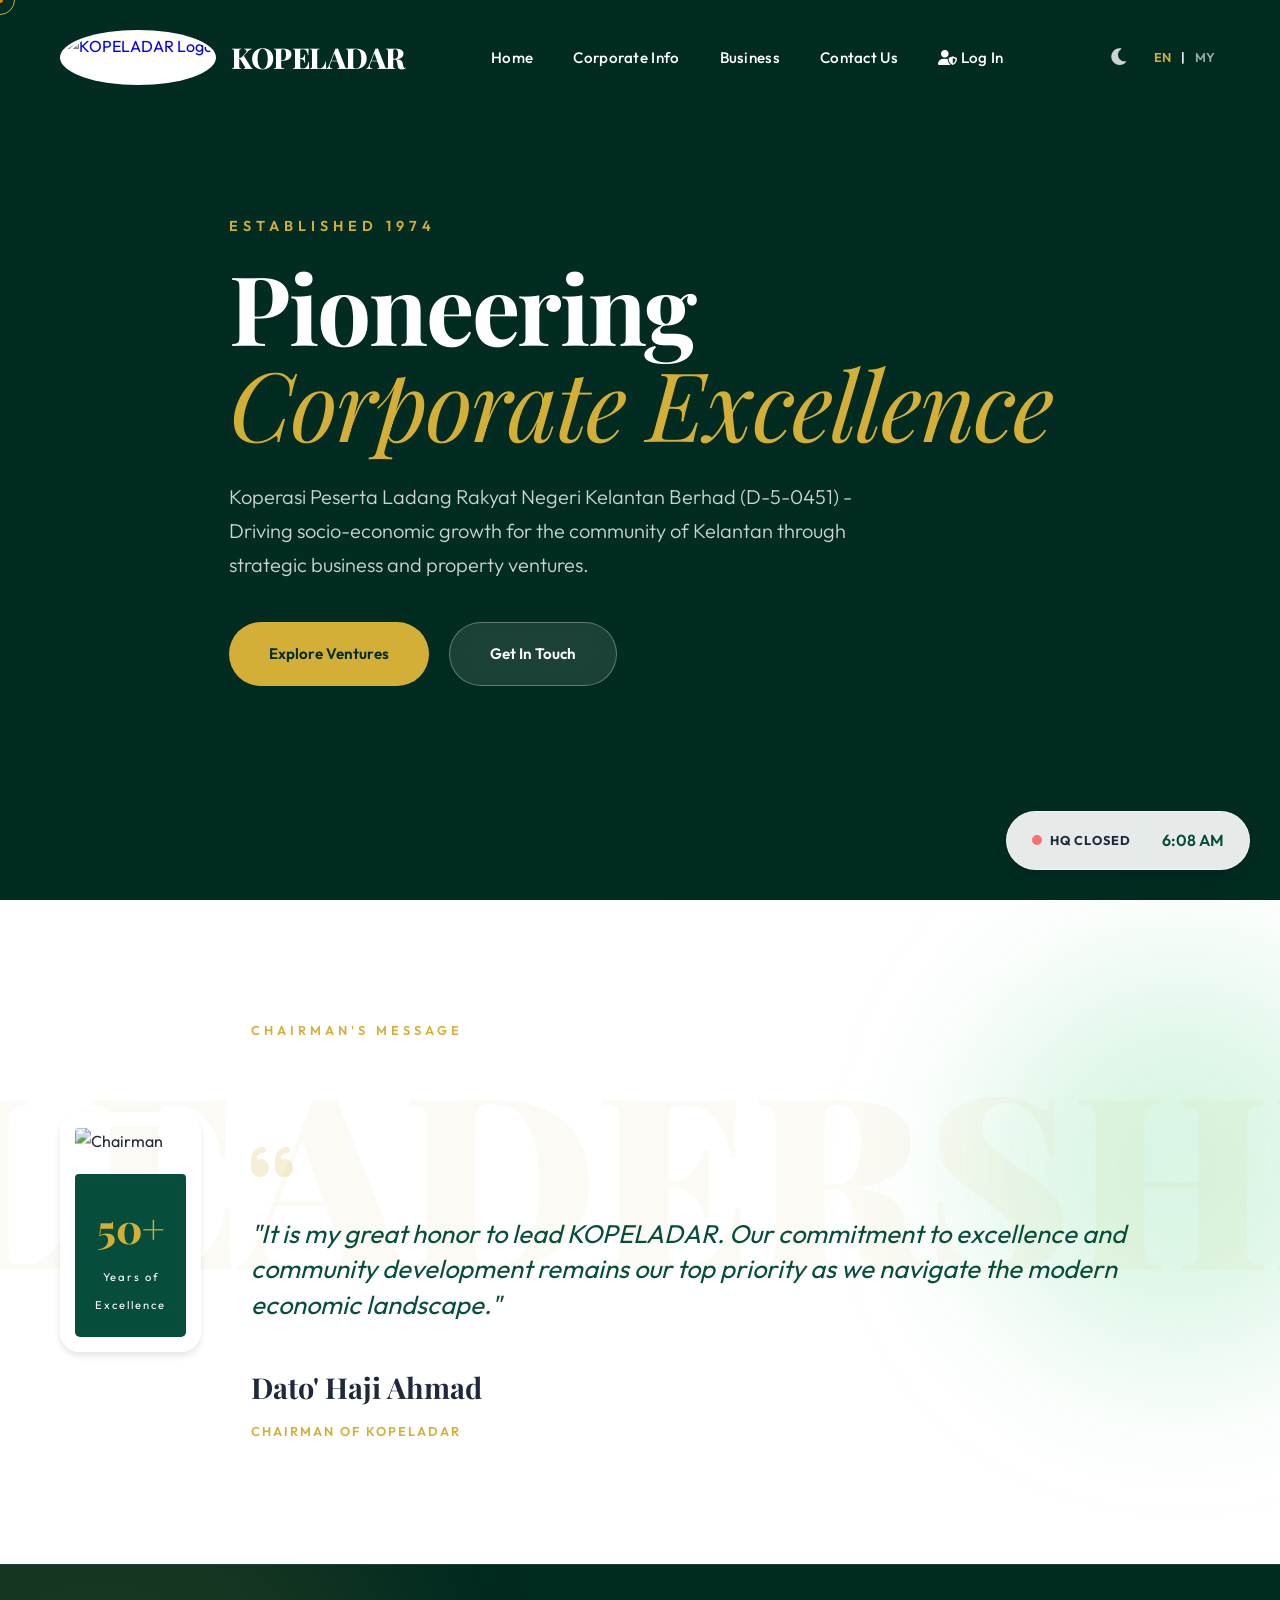
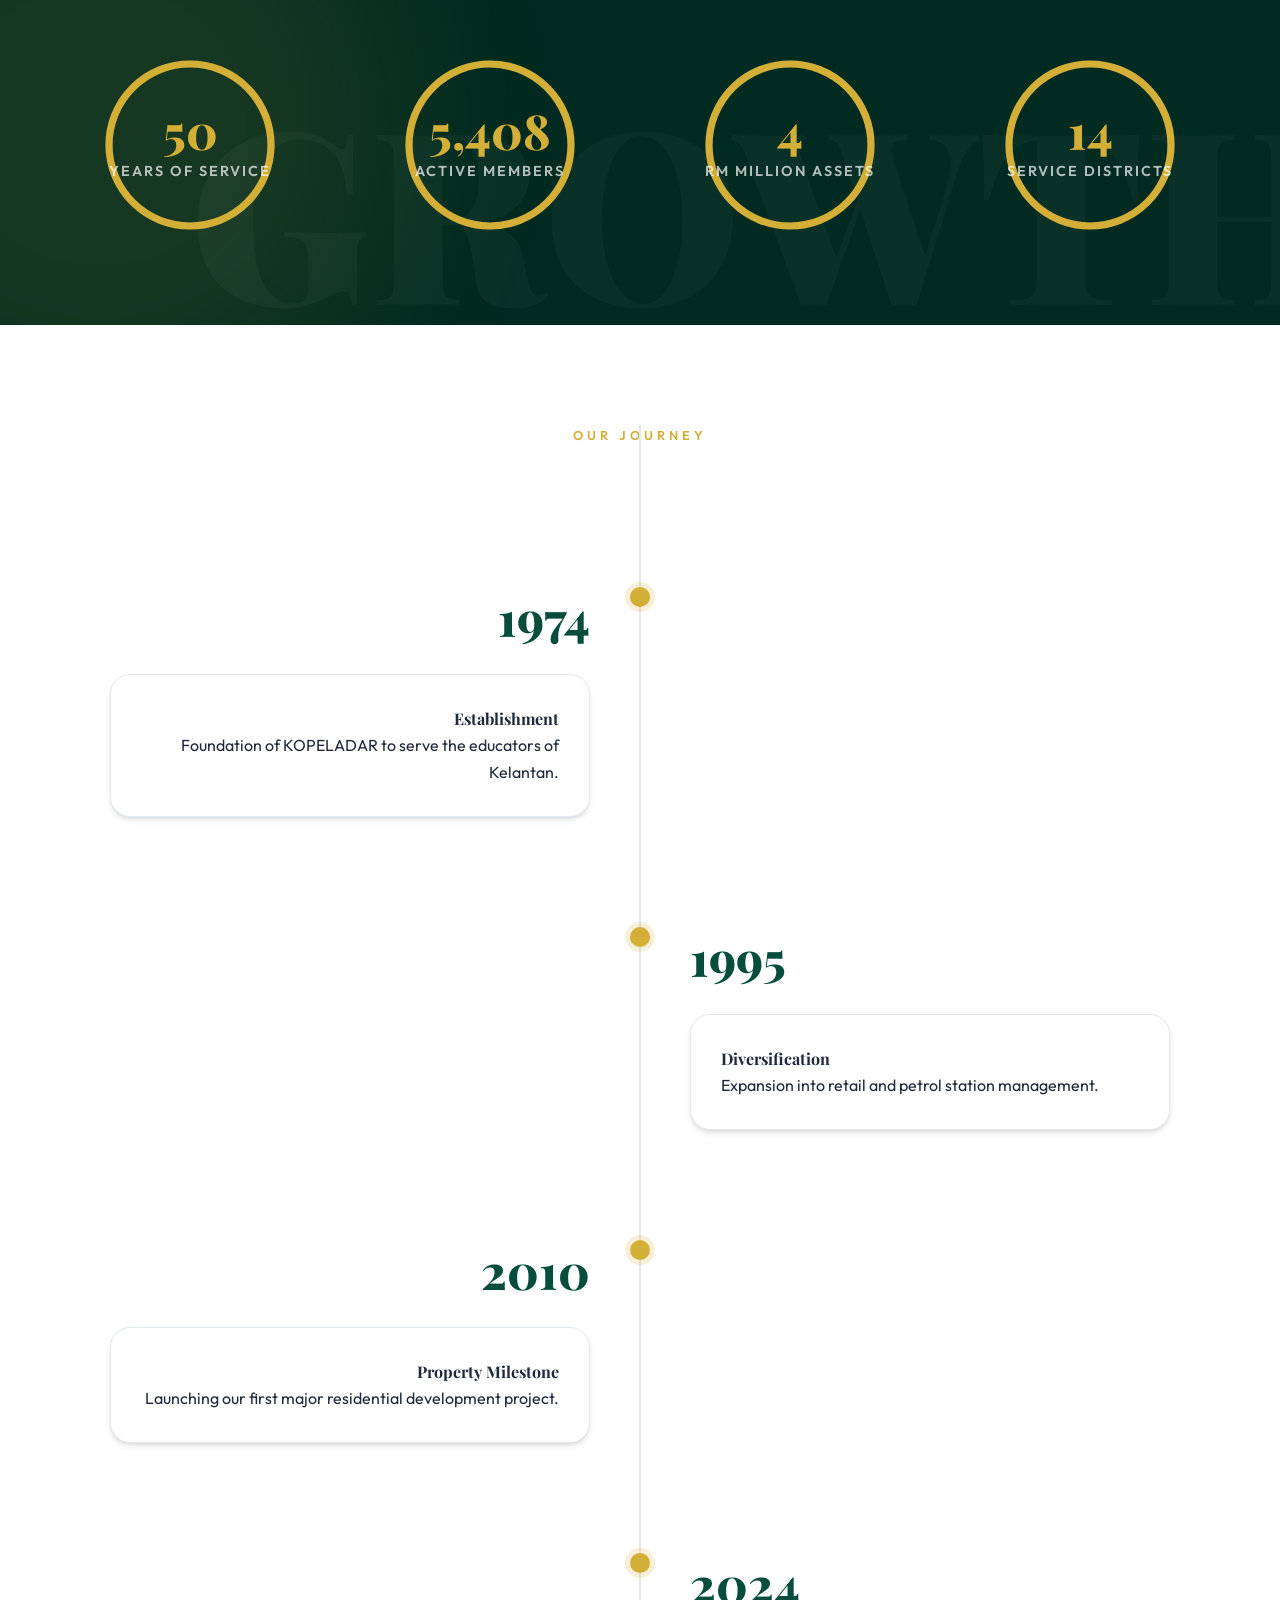
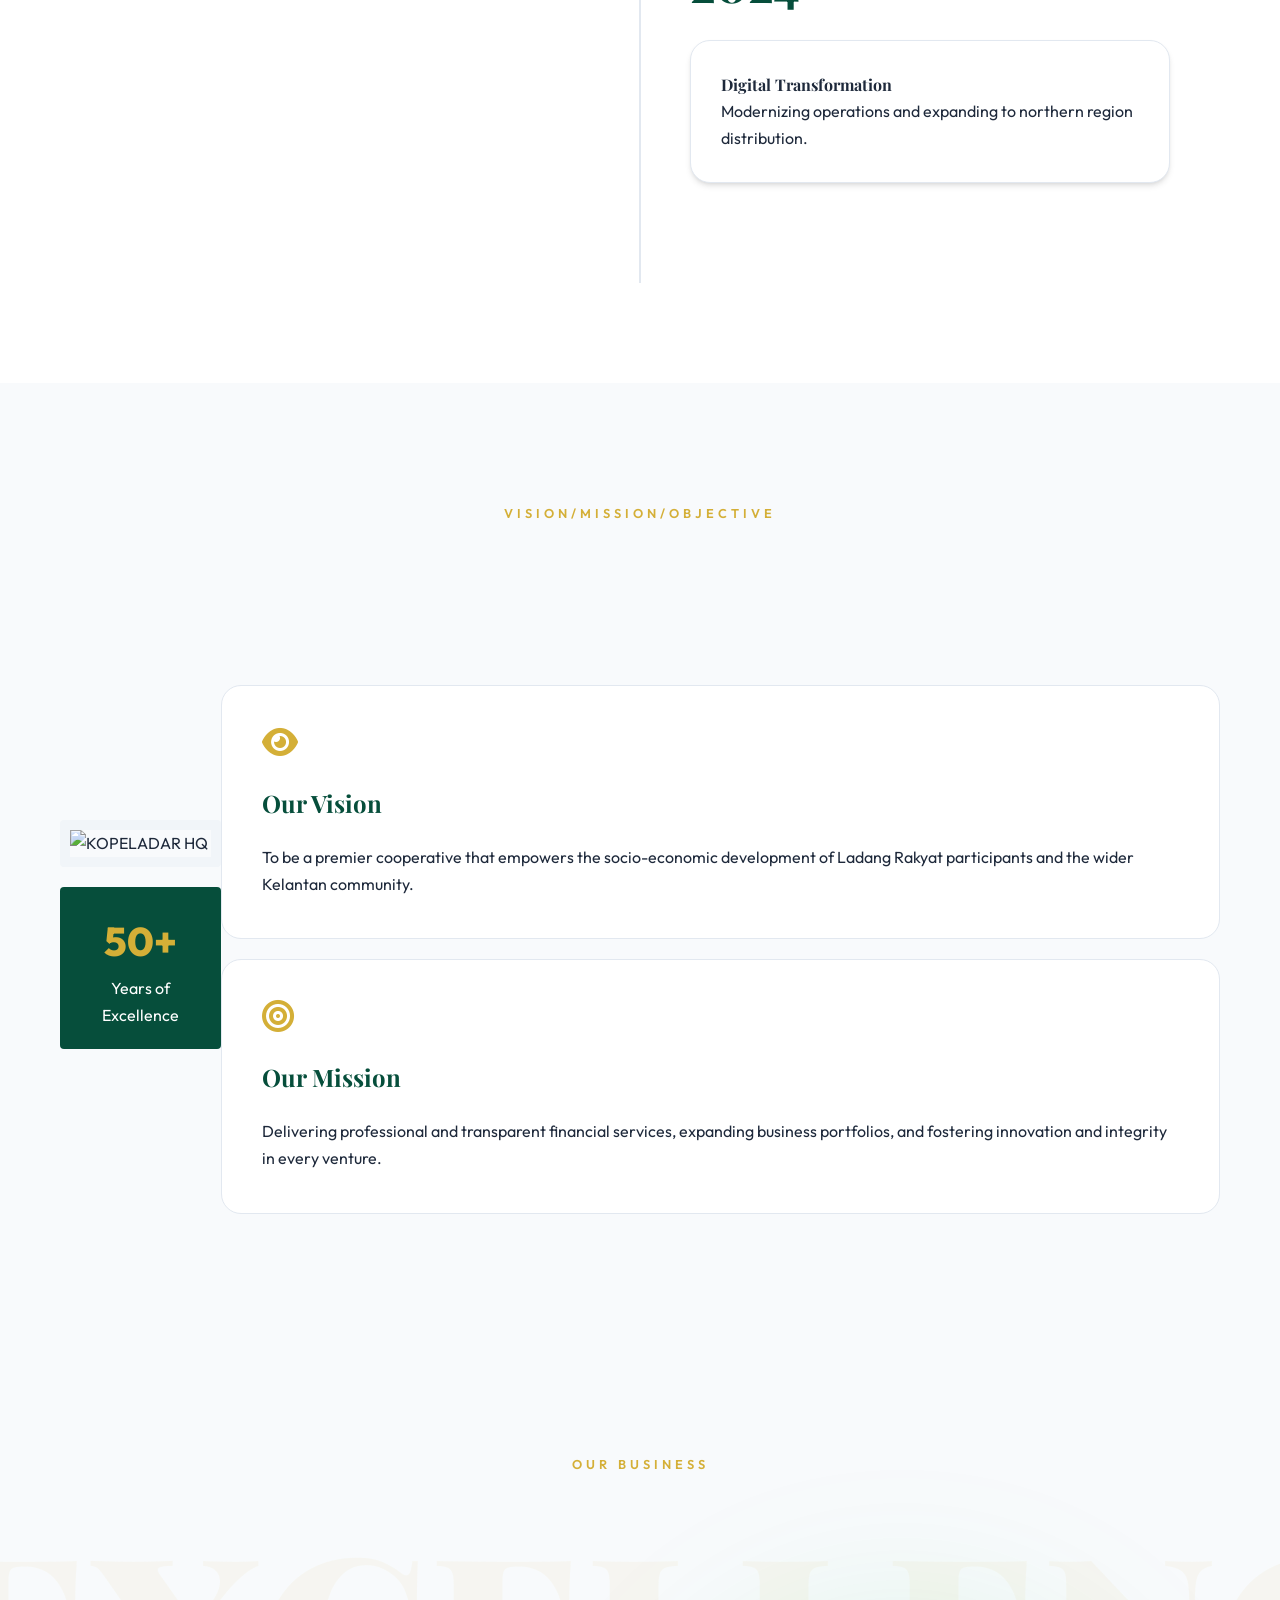
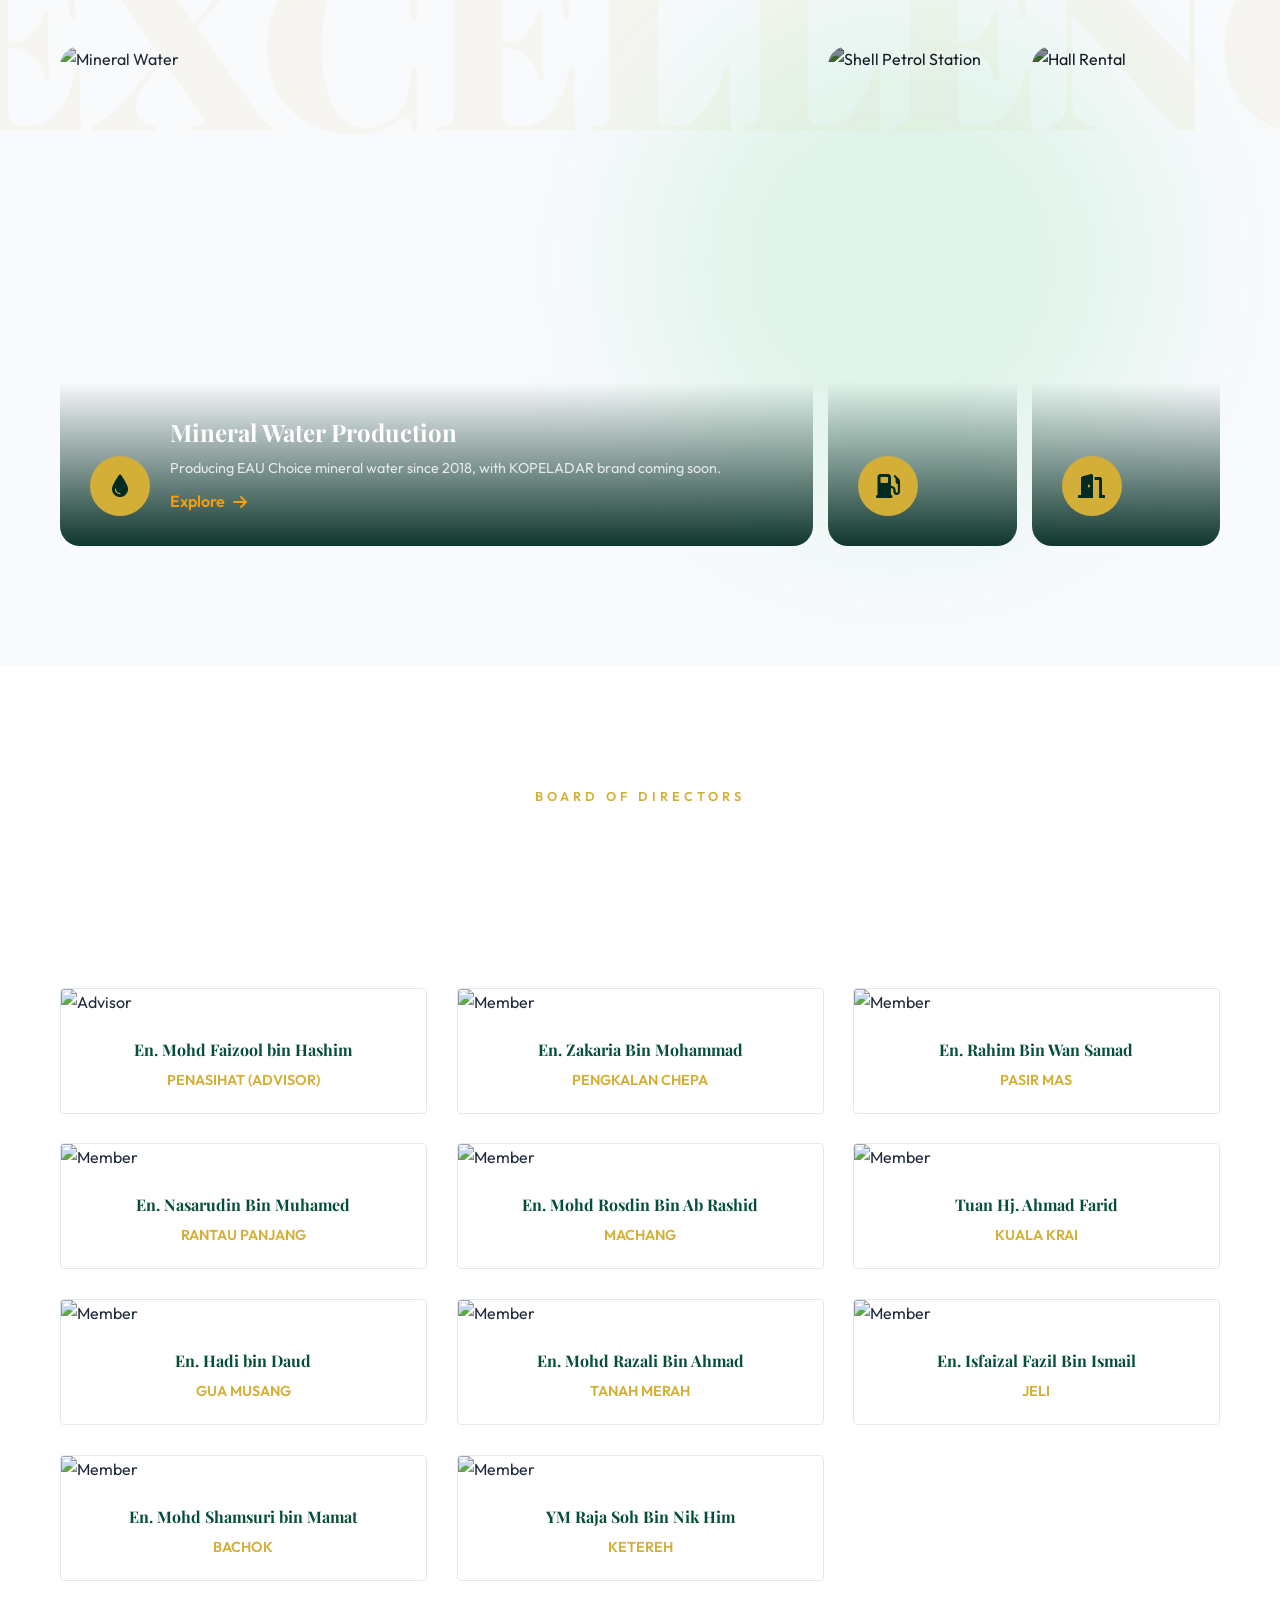
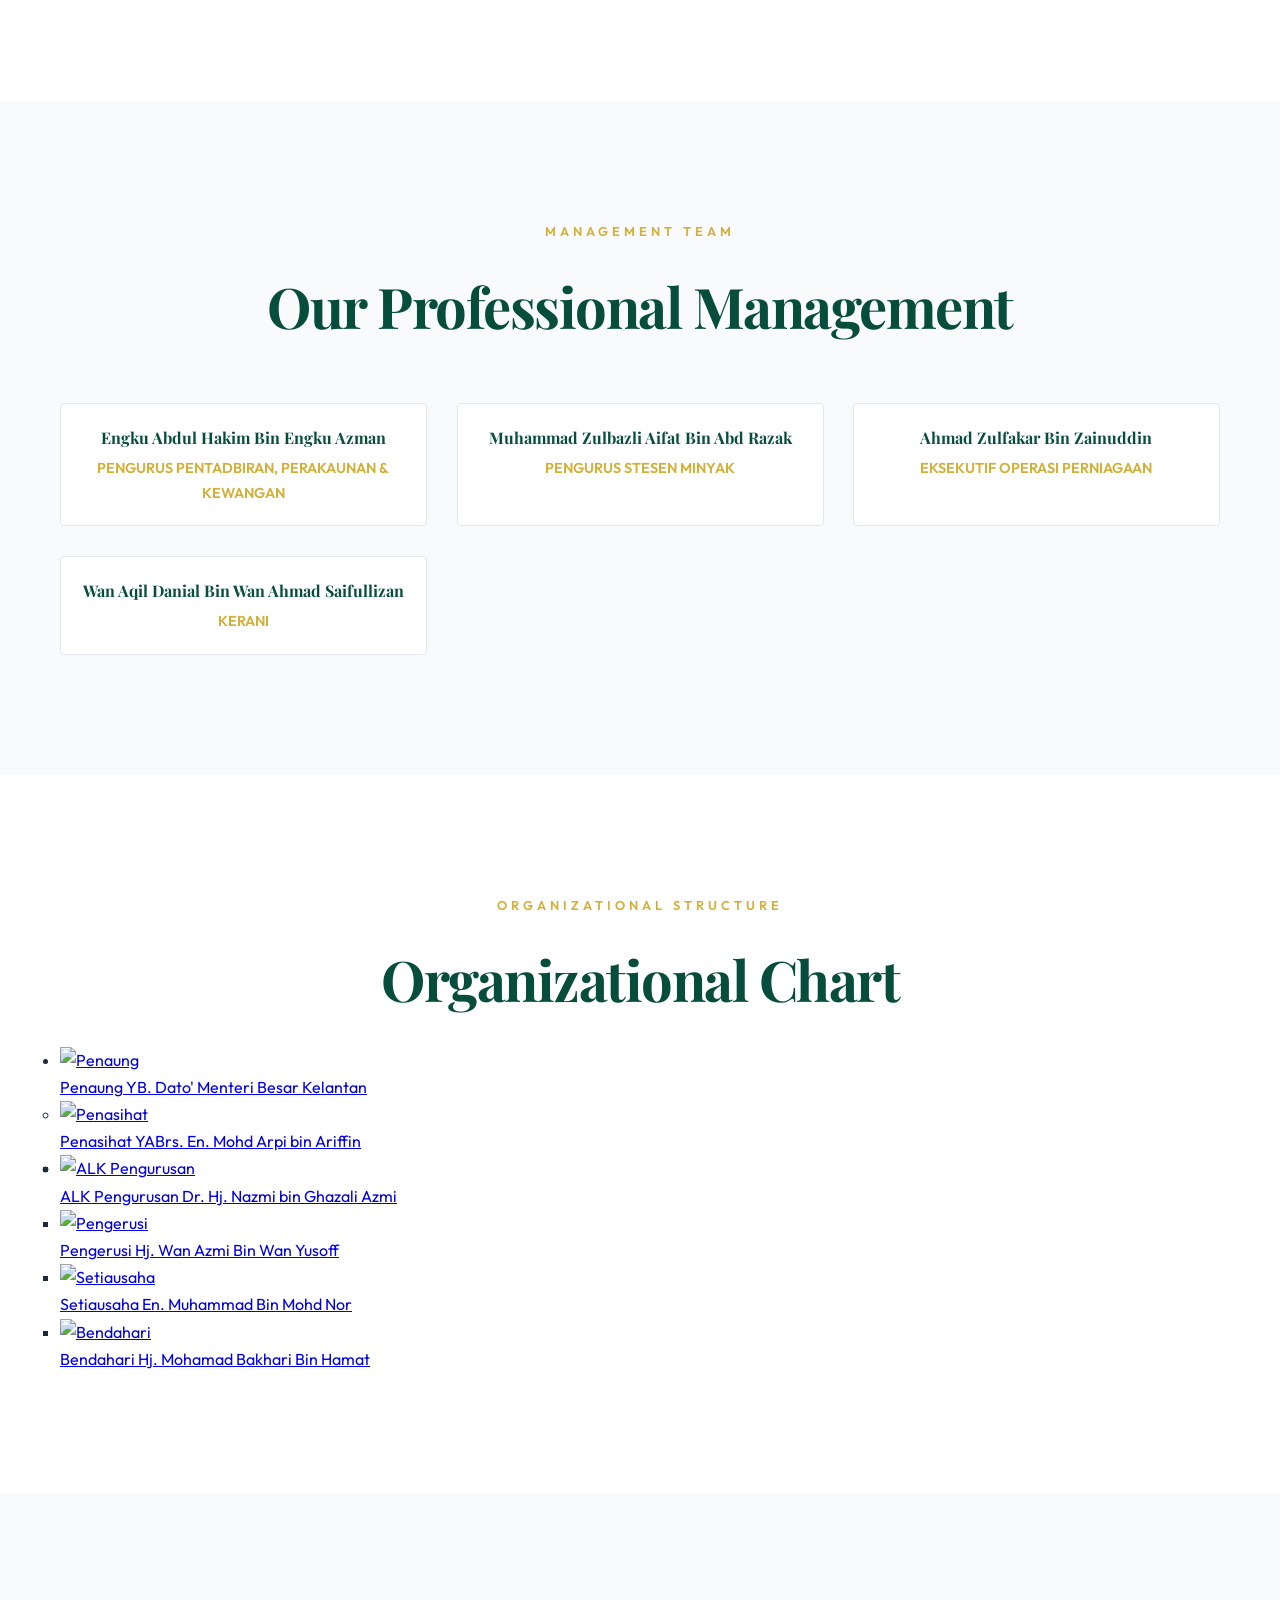
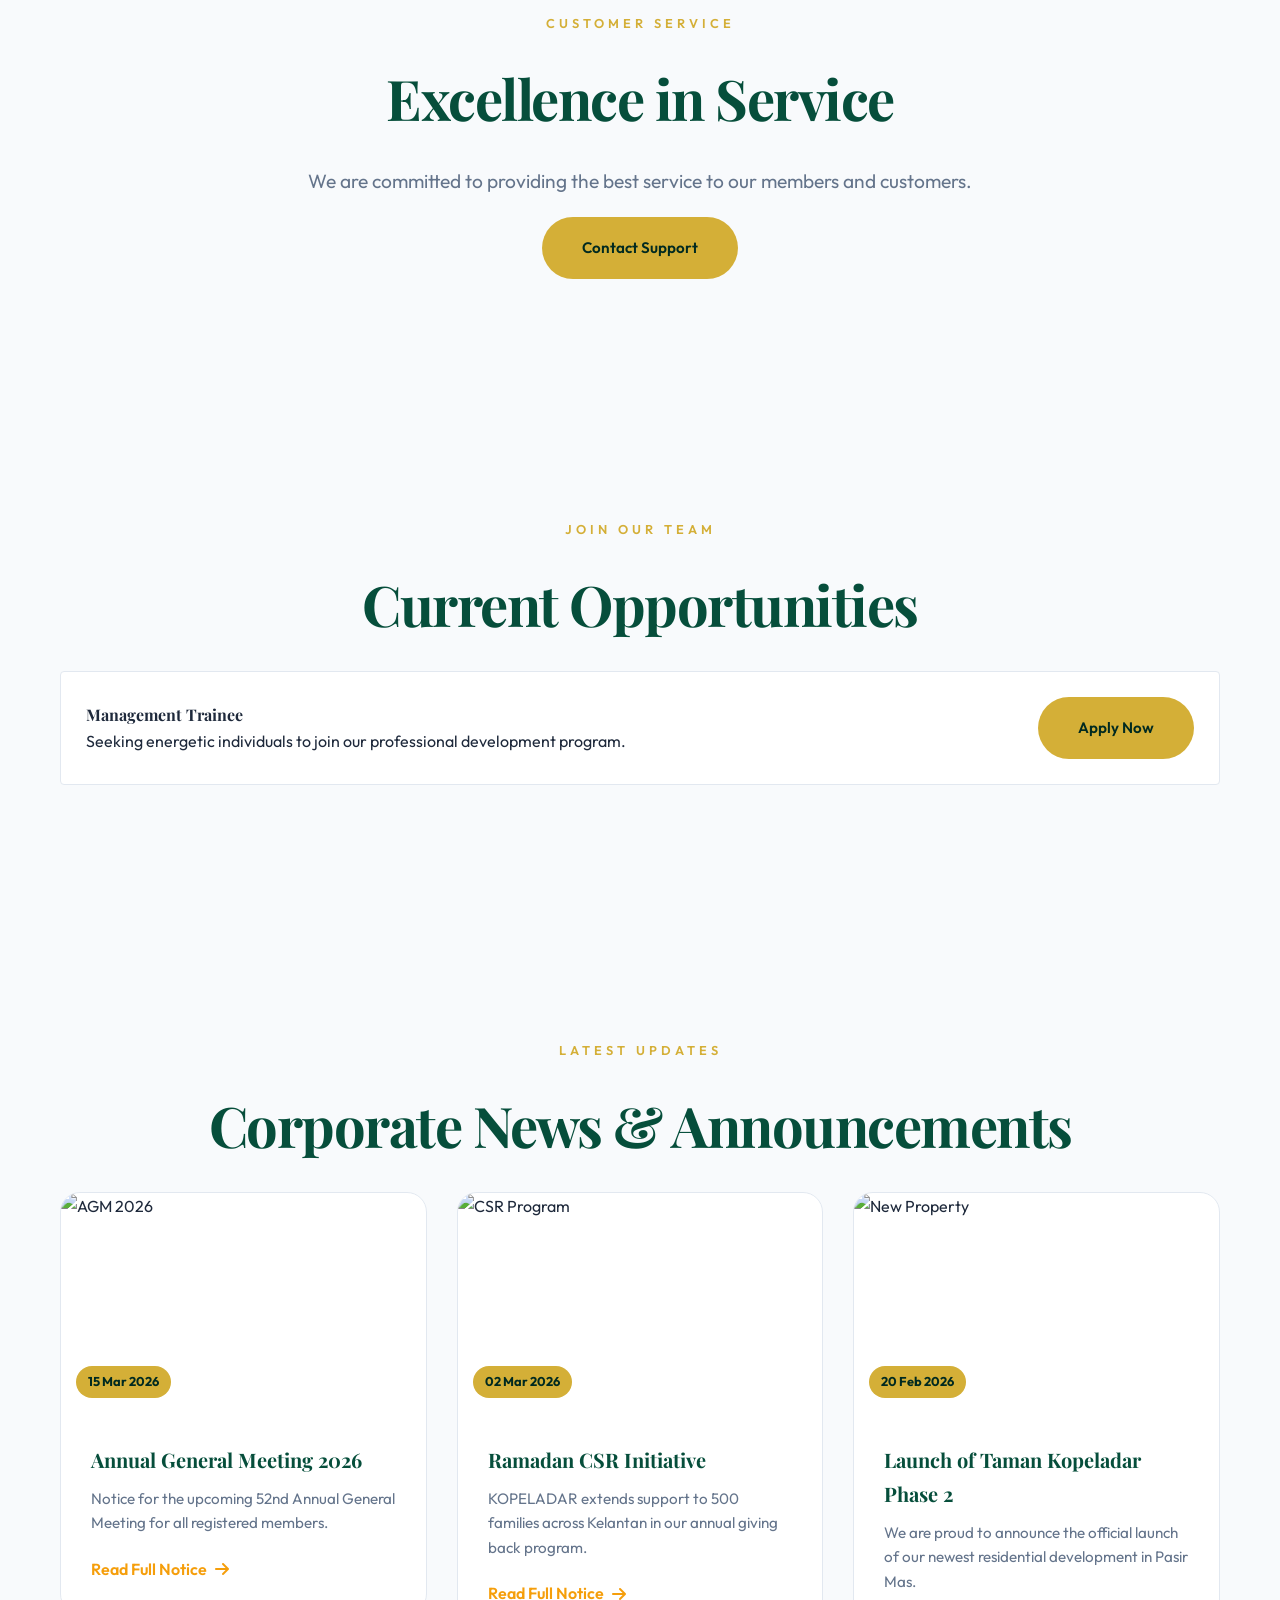
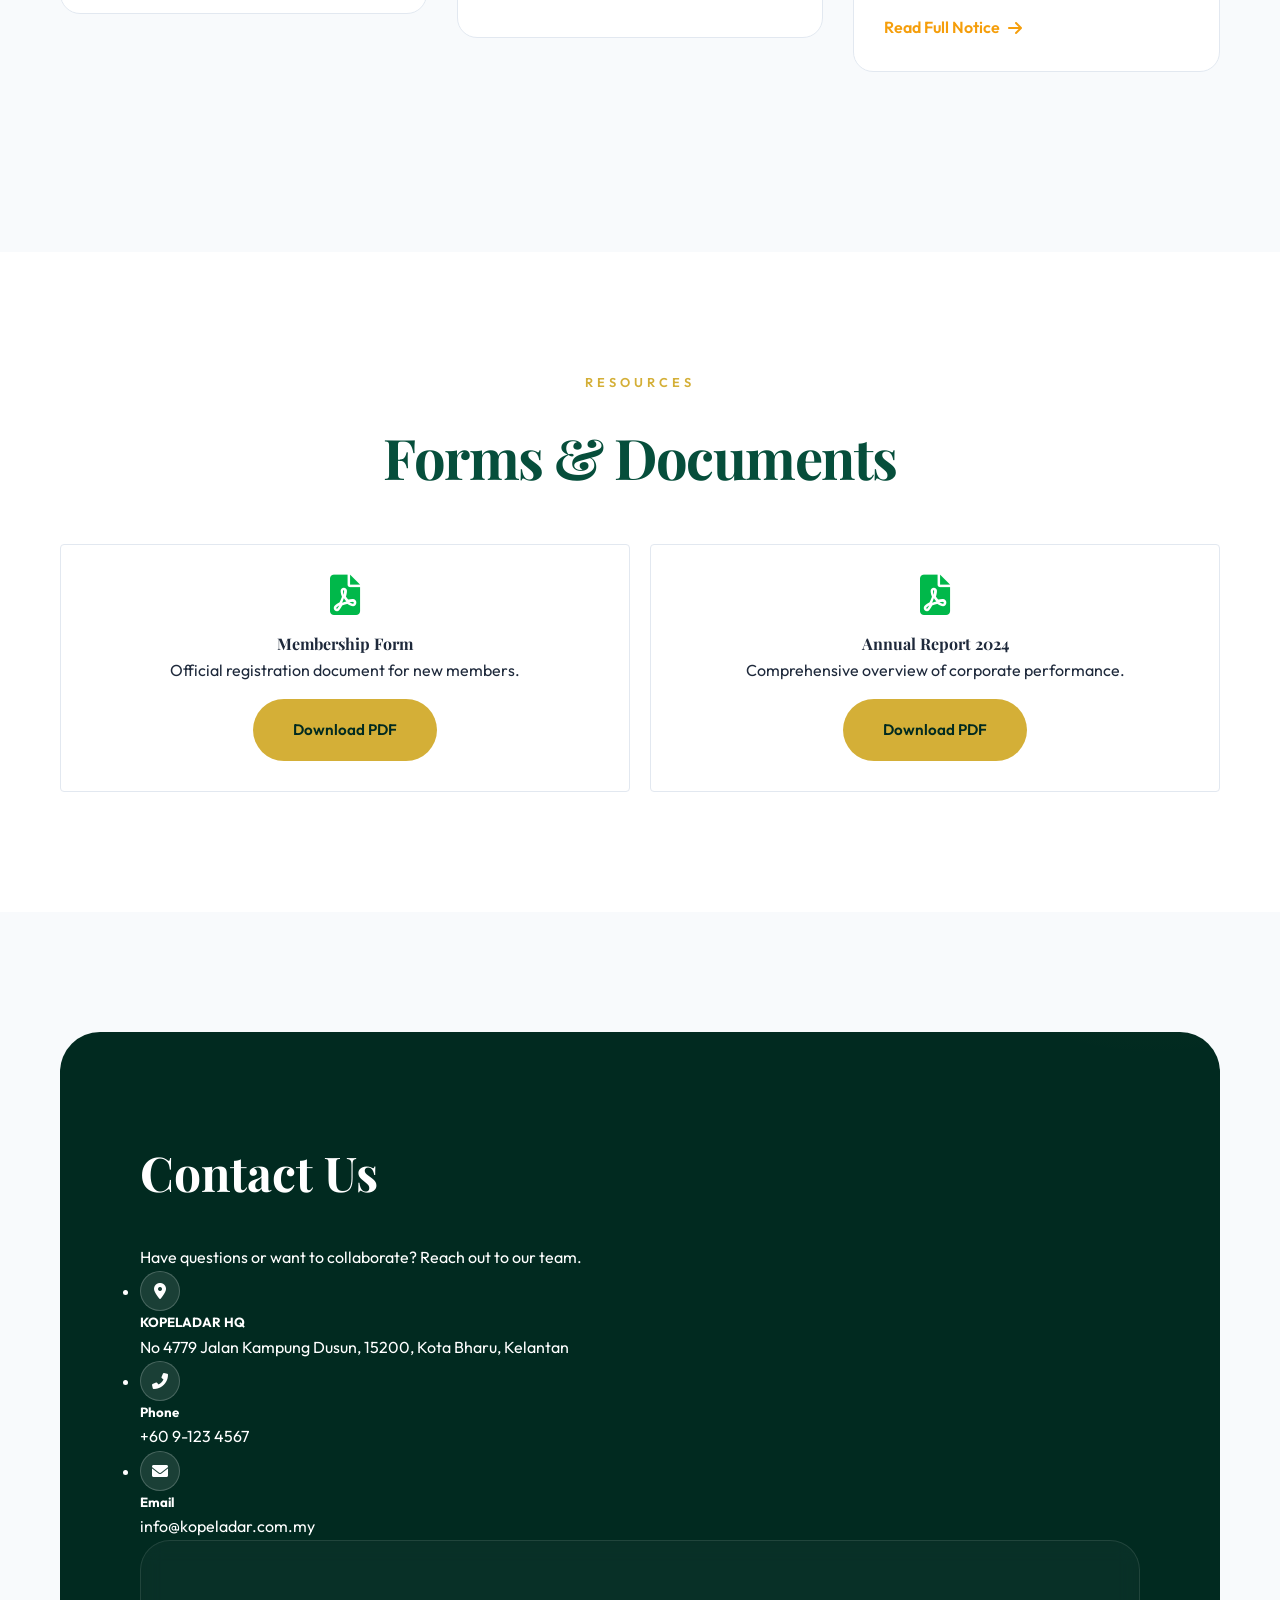
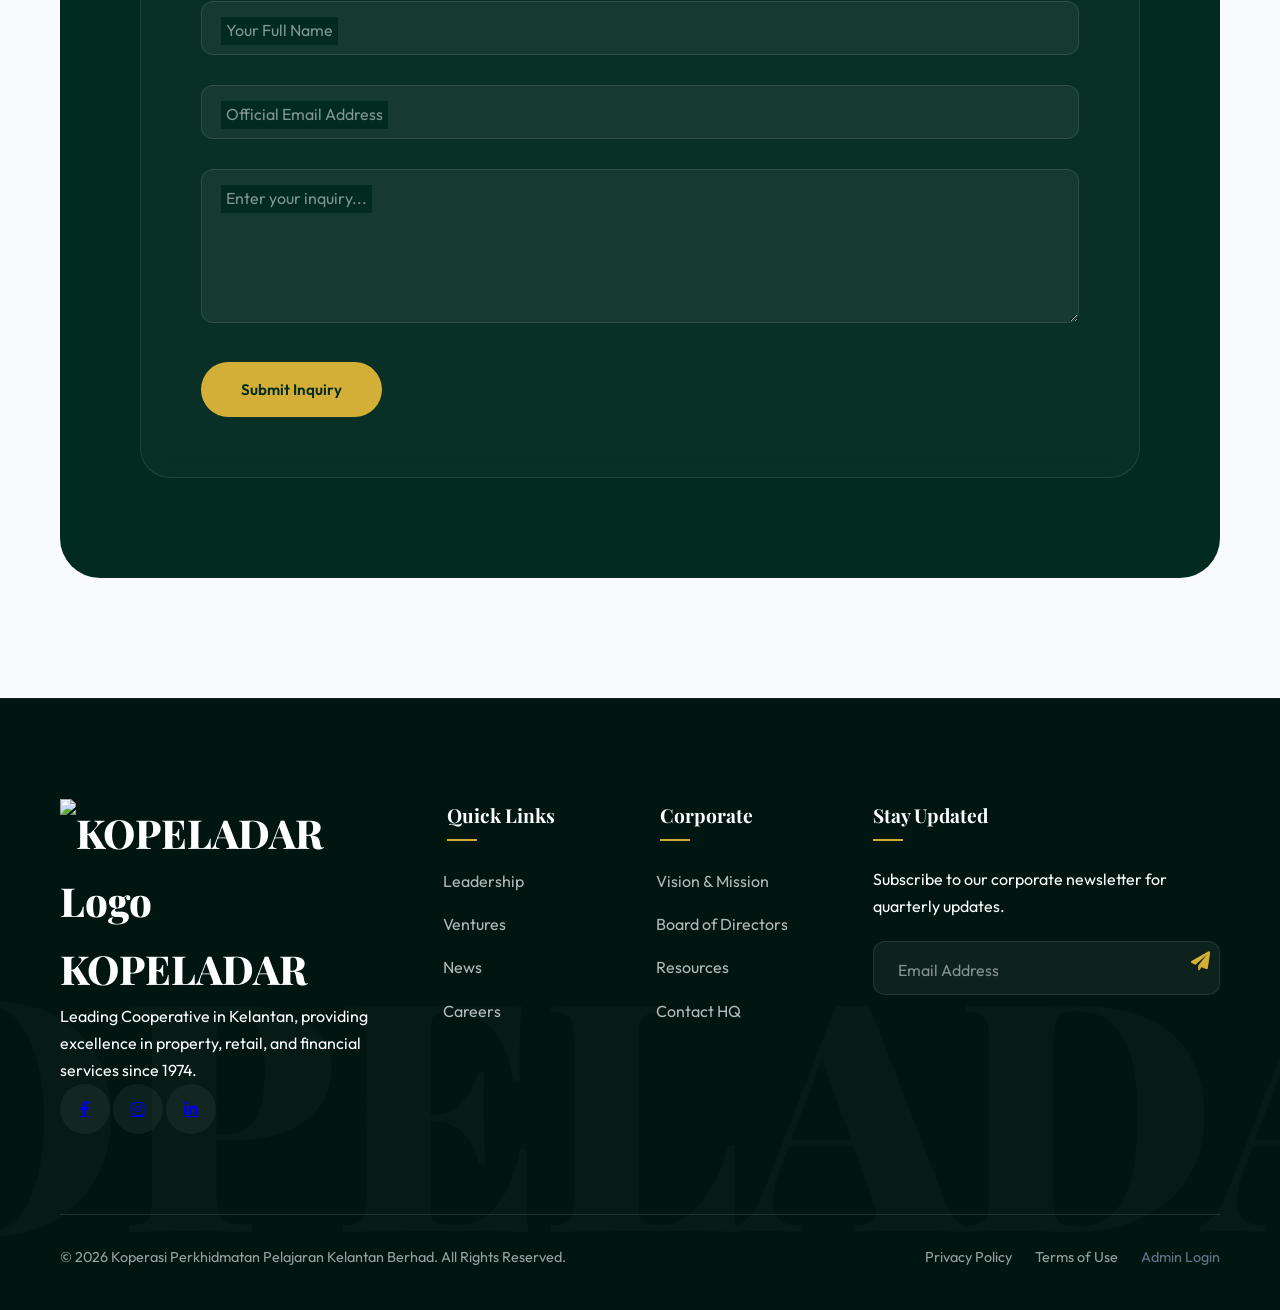
==== commit bdd53908: "nnti baikikan HAHAHAH CRUD" ====
--- a/index.html
+++ b/index.html
@@ -15,6 +15,7 @@
 
     <!-- CSS -->
     <link rel="stylesheet" href="css/style.css">
+    <link rel="stylesheet" href="css/org.css">
 
     <!-- Animation Libs -->
     <link rel="stylesheet" href="https://cdnjs.cloudflare.com/ajax/libs/aos/2.3.4/aos.css">
@@ -39,43 +40,48 @@
         </div>
     </div>
 
-    <!-- HEADER / NAVIGATION -->
+    <!-- NAVBAR -->
     <header id="main-header">
         <div class="container nav-wrapper">
             <div class="logo">
-                <img src="img/logo.png" alt="KOPELADAR Logo" class="logo-img">
-                <span class="logo-text">KOPELADAR</span>
+                <a href="index.html" style="text-decoration: none; display: flex; align-items: center; gap: 15px;">
+                    <img src="img/logo.png" alt="KOPELADAR Logo" class="logo-img">
+                    <span class="logo-text">KOPELADAR</span>
+                </a>
             </div>
 
             <nav id="navbar">
                 <ul>
-                    <li><a href="#home" class="active" data-i18n="nav-home">Home</a></li>
+                    <li><a href="index.html#home" data-i18n="nav-home">Home</a></li>
                     <li class="dropdown">
                         <a href="javascript:void(0)" data-i18n="nav-corporate">Info Korporat <i
                                 class="fas fa-chevron-down" style="font-size: 0.7rem; margin-left: 5px;"></i></a>
                         <ul class="dropdown-menu">
-                            <li><a href="#chairman" data-i18n="nav-chairman">Perutusan Pengerusi</a></li>
-                            <li><a href="#vision" data-i18n="nav-vision">Visi/Misi/Objektif</a></li>
-                            <li><a href="#board" data-i18n="nav-board">Lembaga Kopeladar</a></li>
-                            <li><a href="#management-team" data-i18n="nav-management-team">Barisan Pengurusan</a></li>
-                            <li><a href="#organization" data-i18n="nav-organization">Struktur Organisasi</a></li>
-                            <li><a href="#careers" data-i18n="nav-careers">Kerjaya</a></li>
-                            <li><a href="#customer-service" data-i18n="nav-customer">Khidmat Pelanggan</a></li>
-                            <li><a href="#downloads" data-i18n="nav-downloads">Muat Turun Borang</a></li>
+                            <li><a href="index.html#chairman" data-i18n="nav-chairman">Perutusan Pengerusi</a></li>
+                            <li><a href="index.html#vision" data-i18n="nav-vision">Visi/Misi/Objektif</a></li>
+                            <li><a href="index.html#board" data-i18n="nav-board">Lembaga Kopeladar</a></li>
+                            <li><a href="index.html#management-team" data-i18n="nav-management-team">Barisan
+                                    Pengurusan</a></li>
+                            <li><a href="index.html#organization" data-i18n="nav-organization">Struktur Organisasi</a>
+                            </li>
+                            <li><a href="index.html#careers" data-i18n="nav-careers">Kerjaya</a></li>
+                            <li><a href="index.html#customer-service" data-i18n="nav-customer">Khidmat Pelanggan</a>
+                            </li>
+                            <li><a href="index.html#downloads" data-i18n="nav-downloads">Muat Turun Borang</a></li>
                         </ul>
                     </li>
                     <li class="dropdown">
                         <a href="javascript:void(0)" data-i18n="nav-ventures">Perniagaan <i class="fas fa-chevron-down"
                                 style="font-size: 0.7rem; margin-left: 5px;"></i></a>
                         <ul class="dropdown-menu">
-                            <li><a href="property.html" data-i18n="v-property-title">Hartanah</a></li>
-                            <li><a href="shell.html" data-i18n="v-petrol-title">Stesen Minyak (Shell)</a></li>
-                            <li><a href="partnerships.html" data-i18n="v-partner-title">Projek Kerjasama</a></li>
-                            <li><a href="mineral-water.html" data-i18n="v-water-title">Air Mineral</a></li>
-                            <li><a href="hall-rental.html" data-i18n="v-hall-title">Perkhidmatan Sewa Dewan</a></li>
+                            <li><a href="html/mineral-water.html" data-i18n="v-water-title">Air Mineral</a></li>
+                            <li><a href="html/shell.html" data-i18n="v-petrol-title">Stesen Minyak (Shell)</a></li>
+                            <li><a href="html/hall-rental.html" data-i18n="v-hall-title">Perkhidmatan Sewa Dewan</a>
+                            </li>
                         </ul>
                     </li>
-                    <li><a href="#contact" data-i18n="nav-contact">Hubungi Kami</a></li>
+                    <li><a href="index.html#contact" data-i18n="nav-contact">Hubungi Kami</a></li>
+                    <li><a href="admin/login.php"><i class="fas fa-user-shield"></i> Log In</a></li>
                 </ul>
             </nav>
 
@@ -178,30 +184,30 @@
                 <div class="stat-item" data-aos="zoom-in" data-aos-delay="100">
                     <svg class="stat-svg" viewBox="0 0 100 100">
                         <circle class="bg" cx="50" cy="50" r="45"></circle>
-                        <circle class="progress" cx="50" cy="50" r="45" data-percent="85"></circle>
+                        <circle class="progress" cx="50" cy="50" r="45" data-percent="100"></circle>
                     </svg>
                     <div class="stat-content">
-                        <span class="count" data-target="15000">0</span>
+                        <span class="count" data-target="5408">0</span>
                         <p data-i18n="stat-members">Active Members</p>
                     </div>
                 </div>
                 <div class="stat-item" data-aos="zoom-in" data-aos-delay="200">
                     <svg class="stat-svg" viewBox="0 0 100 100">
                         <circle class="bg" cx="50" cy="50" r="45"></circle>
-                        <circle class="progress" cx="50" cy="50" r="45" data-percent="92"></circle>
+                        <circle class="progress" cx="50" cy="50" r="45" data-percent="100"></circle>
                     </svg>
                     <div class="stat-content">
-                        <span class="count" data-target="100">0</span>
+                        <span class="count" data-target="4">0</span>
                         <p data-i18n="stat-assets">RM Million Assets</p>
                     </div>
                 </div>
                 <div class="stat-item" data-aos="zoom-in" data-aos-delay="300">
                     <svg class="stat-svg" viewBox="0 0 100 100">
                         <circle class="bg" cx="50" cy="50" r="45"></circle>
-                        <circle class="progress" cx="50" cy="50" r="45" data-percent="75"></circle>
+                        <circle class="progress" cx="50" cy="50" r="45" data-percent="100"></circle>
                     </svg>
                     <div class="stat-content">
-                        <span class="count" data-target="12">0</span>
+                        <span class="count" data-target="14">0</span>
                         <p data-i18n="stat-projects">Key Projects</p>
                     </div>
                 </div>
@@ -209,25 +215,6 @@
         </div>
     </section>
 
-    <!-- PARTNERS MARQUEE -->
-    <section class="partners-marquee">
-        <div class="marquee-track">
-            <div class="marquee-content">
-                <img src="https://via.placeholder.com/150x50?text=Bank+Rakyat" alt="Bank Rakyat" loading="lazy">
-                <img src="https://via.placeholder.com/150x50?text=SME+Bank" alt="SME Bank" loading="lazy">
-                <img src="https://via.placeholder.com/150x50?text=Gov+Agency" alt="Gov Agency" loading="lazy">
-                <img src="https://via.placeholder.com/150x50?text=Construction+Co" alt="Construction" loading="lazy">
-                <img src="https://via.placeholder.com/150x50?text=Invest+Kelantan" alt="Invest Kelantan" loading="lazy">
-            </div>
-            <div class="marquee-content" aria-hidden="true">
-                <img src="https://via.placeholder.com/150x50?text=Bank+Rakyat" alt="Bank Rakyat" loading="lazy">
-                <img src="https://via.placeholder.com/150x50?text=SME+Bank" alt="SME Bank" loading="lazy">
-                <img src="https://via.placeholder.com/150x50?text=Gov+Agency" alt="Gov Agency" loading="lazy">
-                <img src="https://via.placeholder.com/150x50?text=Construction+Co" alt="Construction" loading="lazy">
-                <img src="https://via.placeholder.com/150x50?text=Invest+Kelantan" alt="Invest Kelantan" loading="lazy">
-            </div>
-        </div>
-    </section>
 
     <!-- LEGACY TIMELINE -->
     <section id="timeline" class="timeline-container section-padding">
@@ -346,18 +333,18 @@
             </div>
 
             <div class="ventures-accordion" data-aos="fade-up" data-aos-delay="100">
-                <!-- Property -->
+                <!-- Mineral Water -->
                 <div class="vacc-item active">
                     <div class="vacc-bg">
-                        <img src="img/property.png" alt="Property">
+                        <img src="img/hero.png" alt="Mineral Water">
                     </div>
                     <div class="vacc-content">
-                        <div class="vacc-icon"><i class="fas fa-building"></i></div>
+                        <div class="vacc-icon"><i class="fas fa-tint"></i></div>
                         <div class="vacc-text">
-                            <h3 data-i18n="v-property-title">Property Development</h3>
-                            <p data-i18n="v-property-desc">Developing premium residential and commercial projects across
-                                Kelantan with modern architectural excellence.</p>
-                            <a href="property.html" class="read-more mt-2">Explore <i
+                            <h3 data-i18n="v-water-title">Mineral Water Production</h3>
+                            <p data-i18n="v-water-desc">Processing and distributing high-quality mineral water to
+                                distributors across the northern region.</p>
+                            <a href="html/mineral-water.html" class="read-more mt-2">Explore <i
                                     class="fas fa-arrow-right"></i></a>
                         </div>
                     </div>
@@ -374,38 +361,7 @@
                             <p data-i18n="v-petrol-desc">Providing essential energy services through managed Shell
                                 petrol
                                 stations and convenience centers.</p>
-                            <a href="shell.html" class="read-more mt-2">Explore <i class="fas fa-arrow-right"></i></a>
-                        </div>
-                    </div>
-                </div>
-                <!-- Mineral Water -->
-                <div class="vacc-item">
-                    <div class="vacc-bg">
-                        <img src="img/hero.png" alt="Mineral Water">
-                    </div>
-                    <div class="vacc-content">
-                        <div class="vacc-icon"><i class="fas fa-tint"></i></div>
-                        <div class="vacc-text">
-                            <h3 data-i18n="v-water-title">Mineral Water Production</h3>
-                            <p data-i18n="v-water-desc">Processing and distributing high-quality mineral water to
-                                distributors across the northern region.</p>
-                            <a href="mineral-water.html" class="read-more mt-2">Explore <i
-                                    class="fas fa-arrow-right"></i></a>
-                        </div>
-                    </div>
-                </div>
-                <!-- Partnership Projects -->
-                <div class="vacc-item">
-                    <div class="vacc-bg">
-                        <img src="img/property.png" alt="Partnership">
-                    </div>
-                    <div class="vacc-content">
-                        <div class="vacc-icon"><i class="fas fa-handshake"></i></div>
-                        <div class="vacc-text">
-                            <h3 data-i18n="v-partner-title">Partnership Projects</h3>
-                            <p data-i18n="v-partner-desc">Strategic collaborations on large-scale development and
-                                institutional investment projects.</p>
-                            <a href="partnerships.html" class="read-more mt-2">Explore <i
+                            <a href="html/shell.html" class="read-more mt-2">Explore <i
                                     class="fas fa-arrow-right"></i></a>
                         </div>
                     </div>
@@ -421,51 +377,9 @@
                             <h3 data-i18n="v-hall-title">Hall Rental Services</h3>
                             <p data-i18n="v-hall-desc">Executive event spaces equipped for high-level corporate
                                 functions and social events.</p>
-                            <a href="hall-rental.html" class="read-more mt-2">Explore <i
+                            <a href="html/hall-rental.html" class="read-more mt-2">Explore <i
                                     class="fas fa-arrow-right"></i></a>
                         </div>
-                    </div>
-                </div>
-            </div>
-        </div>
-    </section>
-
-    <!-- MANAGEMENT SECTION -->
-    <section id="management" class="management section-padding">
-        <div class="container">
-            <div class="section-header text-center" data-aos="fade-up">
-                <h6 class="sub-title" data-i18n="management-tag">LEADERSHIP</h6>
-                <h2 data-i18n="management-title" class="masked-header">
-                    <span class="reveal-text"><span>Professional Board of Directors</span></span>
-                </h2>
-            </div>
-
-            <div class="management-grid">
-                <div class="member-card tilt-card" data-tilt data-aos="fade-up">
-                    <div class="member-img">
-                        <img src="https://via.placeholder.com/600x800" alt="Chairman">
-                    </div>
-                    <div class="member-info">
-                        <h4 data-i18n="member-1-name">Dato' Haji Ahmad</h4>
-                        <p data-i18n="member-1-pos">Chairman</p>
-                    </div>
-                </div>
-                <div class="member-card tilt-card" data-tilt data-aos="fade-up" data-aos-delay="100">
-                    <div class="member-img">
-                        <img src="https://via.placeholder.com/600x800" alt="Secretary">
-                    </div>
-                    <div class="member-info">
-                        <h4 data-i18n="member-2-name">Encik Mohamad</h4>
-                        <p data-i18n="member-2-pos">Secretary</p>
-                    </div>
-                </div>
-                <div class="member-card tilt-card" data-tilt data-aos="fade-up" data-aos-delay="200">
-                    <div class="member-img">
-                        <img src="https://via.placeholder.com/600x800" alt="Treasurer">
-                    </div>
-                    <div class="member-info">
-                        <h4 data-i18n="member-3-name">Puan Zarina</h4>
-                        <p data-i18n="member-3-pos">Treasurer</p>
                     </div>
                 </div>
             </div>
@@ -483,31 +397,105 @@
             </div>
 
             <div class="management-grid">
+                <!-- Advisor -->
                 <div class="member-card tilt-card" data-tilt data-aos="fade-up">
                     <div class="member-img">
-                        <img src="https://via.placeholder.com/600x800" alt="Chairman">
-                    </div>
-                    <div class="member-info">
-                        <h4 data-i18n="member-1-name">Dato' Haji Ahmad</h4>
-                        <p data-i18n="member-1-pos">Chairman</p>
-                    </div>
-                </div>
+                        <img src="https://via.placeholder.com/600x800" alt="Advisor">
+                    </div>
+                    <div class="member-info">
+                        <h4>En. Mohd Faizool bin Hashim</h4>
+                        <p>Penasihat (Advisor)</p>
+                    </div>
+                </div>
+                <!-- Members -->
                 <div class="member-card tilt-card" data-tilt data-aos="fade-up" data-aos-delay="100">
                     <div class="member-img">
-                        <img src="https://via.placeholder.com/600x800" alt="Secretary">
-                    </div>
-                    <div class="member-info">
-                        <h4 data-i18n="member-2-name">Encik Mohamad</h4>
-                        <p data-i18n="member-2-pos">Secretary</p>
+                        <img src="https://via.placeholder.com/600x800" alt="Member">
+                    </div>
+                    <div class="member-info">
+                        <h4>En. Zakaria Bin Mohammad</h4>
+                        <p>Pengkalan Chepa</p>
                     </div>
                 </div>
                 <div class="member-card tilt-card" data-tilt data-aos="fade-up" data-aos-delay="200">
                     <div class="member-img">
-                        <img src="https://via.placeholder.com/600x800" alt="Treasurer">
-                    </div>
-                    <div class="member-info">
-                        <h4 data-i18n="member-3-name">Puan Zarina</h4>
-                        <p data-i18n="member-3-pos">Treasurer</p>
+                        <img src="https://via.placeholder.com/600x800" alt="Member">
+                    </div>
+                    <div class="member-info">
+                        <h4>En. Rahim Bin Wan Samad</h4>
+                        <p>Pasir Mas</p>
+                    </div>
+                </div>
+                <div class="member-card tilt-card" data-tilt data-aos="fade-up">
+                    <div class="member-img">
+                        <img src="https://via.placeholder.com/600x800" alt="Member">
+                    </div>
+                    <div class="member-info">
+                        <h4>En. Nasarudin Bin Muhamed</h4>
+                        <p>Rantau Panjang</p>
+                    </div>
+                </div>
+                <div class="member-card tilt-card" data-tilt data-aos="fade-up" data-aos-delay="100">
+                    <div class="member-img">
+                        <img src="https://via.placeholder.com/600x800" alt="Member">
+                    </div>
+                    <div class="member-info">
+                        <h4>En. Mohd Rosdin Bin Ab Rashid</h4>
+                        <p>Machang</p>
+                    </div>
+                </div>
+                <div class="member-card tilt-card" data-tilt data-aos="fade-up" data-aos-delay="200">
+                    <div class="member-img">
+                        <img src="https://via.placeholder.com/600x800" alt="Member">
+                    </div>
+                    <div class="member-info">
+                        <h4>Tuan Hj. Ahmad Farid</h4>
+                        <p>Kuala Krai</p>
+                    </div>
+                </div>
+                <div class="member-card tilt-card" data-tilt data-aos="fade-up">
+                    <div class="member-img">
+                        <img src="https://via.placeholder.com/600x800" alt="Member">
+                    </div>
+                    <div class="member-info">
+                        <h4>En. Hadi bin Daud</h4>
+                        <p>Gua Musang</p>
+                    </div>
+                </div>
+                <div class="member-card tilt-card" data-tilt data-aos="fade-up" data-aos-delay="100">
+                    <div class="member-img">
+                        <img src="https://via.placeholder.com/600x800" alt="Member">
+                    </div>
+                    <div class="member-info">
+                        <h4>En. Mohd Razali Bin Ahmad</h4>
+                        <p>Tanah Merah</p>
+                    </div>
+                </div>
+                <div class="member-card tilt-card" data-tilt data-aos="fade-up" data-aos-delay="200">
+                    <div class="member-img">
+                        <img src="https://via.placeholder.com/600x800" alt="Member">
+                    </div>
+                    <div class="member-info">
+                        <h4>En. Isfaizal Fazil Bin Ismail</h4>
+                        <p>Jeli</p>
+                    </div>
+                </div>
+                <div class="member-card tilt-card" data-tilt data-aos="fade-up">
+                    <div class="member-img">
+                        <img src="https://via.placeholder.com/600x800" alt="Member">
+                    </div>
+                    <div class="member-info">
+                        <h4>En. Mohd Shamsuri bin Mamat</h4>
+                        <p>Bachok</p>
+                    </div>
+                </div>
+                <div class="member-card tilt-card" data-tilt data-aos="fade-up" data-aos-delay="100">
+                    <div class="member-img">
+                        <img src="https://via.placeholder.com/600x800" alt="Member">
+                    </div>
+                    <div class="member-info">
+                        <h4>YM Raja Soh Bin Nik Him</h4>
+                        <p>Ketereh</p>
                     </div>
                 </div>
             </div>
@@ -521,8 +509,31 @@
                 <h6 class="sub-title" data-i18n="nav-management-team">Barisan Pengurusan</h6>
                 <h2 data-i18n="team-title">Our Professional Management</h2>
             </div>
-            <div class="text-center" data-aos="fade-up">
-                <p style="font-size: 1.2rem; color: var(--gray-dark);">(Section Under Development)</p>
+            <div class="management-grid">
+                <div class="member-card tilt-card" data-tilt data-aos="fade-up">
+                    <div class="member-info">
+                        <h4>Engku Abdul Hakim Bin Engku Azman</h4>
+                        <p>Pengurus Pentadbiran, Perakaunan & Kewangan</p>
+                    </div>
+                </div>
+                <div class="member-card tilt-card" data-tilt data-aos="fade-up" data-aos-delay="100">
+                    <div class="member-info">
+                        <h4>Muhammad Zulbazli Aifat Bin Abd Razak</h4>
+                        <p>Pengurus Stesen Minyak</p>
+                    </div>
+                </div>
+                <div class="member-card tilt-card" data-tilt data-aos="fade-up" data-aos-delay="200">
+                    <div class="member-info">
+                        <h4>Ahmad Zulfakar Bin Zainuddin</h4>
+                        <p>Eksekutif Operasi Perniagaan</p>
+                    </div>
+                </div>
+                <div class="member-card tilt-card" data-tilt data-aos="fade-up">
+                    <div class="member-info">
+                        <h4>Wan Aqil Danial Bin Wan Ahmad Saifullizan</h4>
+                        <p>Kerani</p>
+                    </div>
+                </div>
             </div>
         </div>
     </section>
@@ -534,9 +545,75 @@
                 <h6 class="sub-title" data-i18n="nav-organization">Struktur Organisasi</h6>
                 <h2 data-i18n="org-title">Organizational Chart</h2>
             </div>
-            <div class="text-center" data-aos="fade-up">
-                <img src="https://via.placeholder.com/1000x600" alt="Org Chart"
-                    style="max-width: 100%; border: 1px solid var(--gray-border);">
+            <div class="tree-wrapper">
+                <div class="org-tree">
+                    <ul>
+                        <li>
+                            <a href="html/profile.html?id=1">
+                                <div class="avatar-container">
+                                    <img src="img/opah.png" alt="Penaung" class="avatar-image">
+                                </div>
+                                <span class="name">Penaung</span>
+                                <span class="title">YB. Dato' Menteri Besar Kelantan</span>
+                            </a>
+
+                            <ul class="trunk-container">
+
+                                <li class="staff-node">
+                                    <a href="html/profile.html?id=2">
+                                        <div class="avatar-container">
+                                            <img src="img/opah.png" alt="Penasihat" class="avatar-image">
+                                        </div>
+                                        <span class="name">Penasihat</span>
+                                        <span class="title">YABrs. En. Mohd Arpi bin Ariffin</span>
+                                    </a>
+                                </li>
+
+                                <li class="regular-branches-wrapper">
+                                    <ul>
+                                        <li>
+                                            <a href="html/profile.html?id=3">
+                                                <div class="avatar-container">
+                                                    <img src="img/opah.png" alt="ALK Pengurusan" class="avatar-image">
+                                                </div>
+                                                <span class="name">ALK Pengurusan</span>
+                                                <span class="title">Dr. Hj. Nazmi bin Ghazali Azmi</span>
+                                            </a>
+                                        </li>
+                                        <li>
+                                            <a href="html/profile.html?id=4">
+                                                <div class="avatar-container">
+                                                    <img src="img/opah.png" alt="Pengerusi" class="avatar-image">
+                                                </div>
+                                                <span class="name">Pengerusi</span>
+                                                <span class="title">Hj. Wan Azmi Bin Wan Yusoff</span>
+                                            </a>
+                                        </li>
+                                        <li>
+                                            <a href="html/profile.html?id=5">
+                                                <div class="avatar-container">
+                                                    <img src="img/opah.png" alt="Setiausaha" class="avatar-image">
+                                                </div>
+                                                <span class="name">Setiausaha</span>
+                                                <span class="title">En. Muhammad Bin Mohd Nor</span>
+                                            </a>
+                                        </li>
+                                        <li>
+                                            <a href="html/profile.html?id=6">
+                                                <div class="avatar-container">
+                                                    <img src="img/opah.png" alt="Bendahari" class="avatar-image">
+                                                </div>
+                                                <span class="name">Bendahari</span>
+                                                <span class="title">Hj. Mohamad Bakhari Bin Hamat</span>
+                                            </a>
+                                        </li>
+                                    </ul>
+                                </li>
+
+                            </ul>
+                        </li>
+                    </ul>
+                </div>
             </div>
         </div>
     </section>
@@ -662,7 +739,7 @@
 
     <!-- CONTACT SECTION -->
     <section id="contact" class="contact section-padding bg-light">
-        <div class="container">
+        <div class="container" data-aos="fade-up">
             <div class="contact-box">
                 <div class="row">
                     <div class="col-5">
@@ -676,7 +753,8 @@
                                     <i class="fas fa-map-marker-alt"></i>
                                     <div>
                                         <h5 data-i18n="location">Location</h5>
-                                        <p>Kota Bharu, Kelantan, Malaysia</p>
+                                        <p data-i18n="address">No 4779 Jalan Kampung Dusun, 15200, Kota Bharu, Kelantan
+                                        </p>
                                     </div>
                                 </li>
                                 <li>
@@ -716,7 +794,8 @@
                                     <label for="message" data-i18n-placeholder="msg-ph">Enter your inquiry...</label>
                                     <i class="fas fa-check-circle validation-icon"></i>
                                 </div>
-                                <button type="submit" class="btn btn-primary magnetic-btn" data-i18n="btn-send">
+                                <button type="submit" class="btn btn-primary magnetic-btn" data-i18n="btn-send"
+                                    data-aos="zoom-in" data-aos-delay="300">
                                     <span>Submit Inquiry</span>
                                 </button>
                             </form>
@@ -793,12 +872,14 @@
                 <div class="footer-legal">
                     <a href="#">Privacy Policy</a>
                     <a href="#">Terms of Use</a>
+                    <a href="admin/login.php" style="margin-left: 20px; color: var(--gray-dark);">Admin Login</a>
                 </div>
             </div>
         </div>
     </footer>
 
     <!-- Scripts -->
+    <!-- Navigation is now inlined and initialized in main.js for file:// compatibility -->
     <script src="https://cdnjs.cloudflare.com/ajax/libs/aos/2.3.4/aos.js"></script>
     <script src="https://cdn.jsdelivr.net/npm/swiper@11/swiper-bundle.min.js"></script>
     <script src="js/main.js"></script>
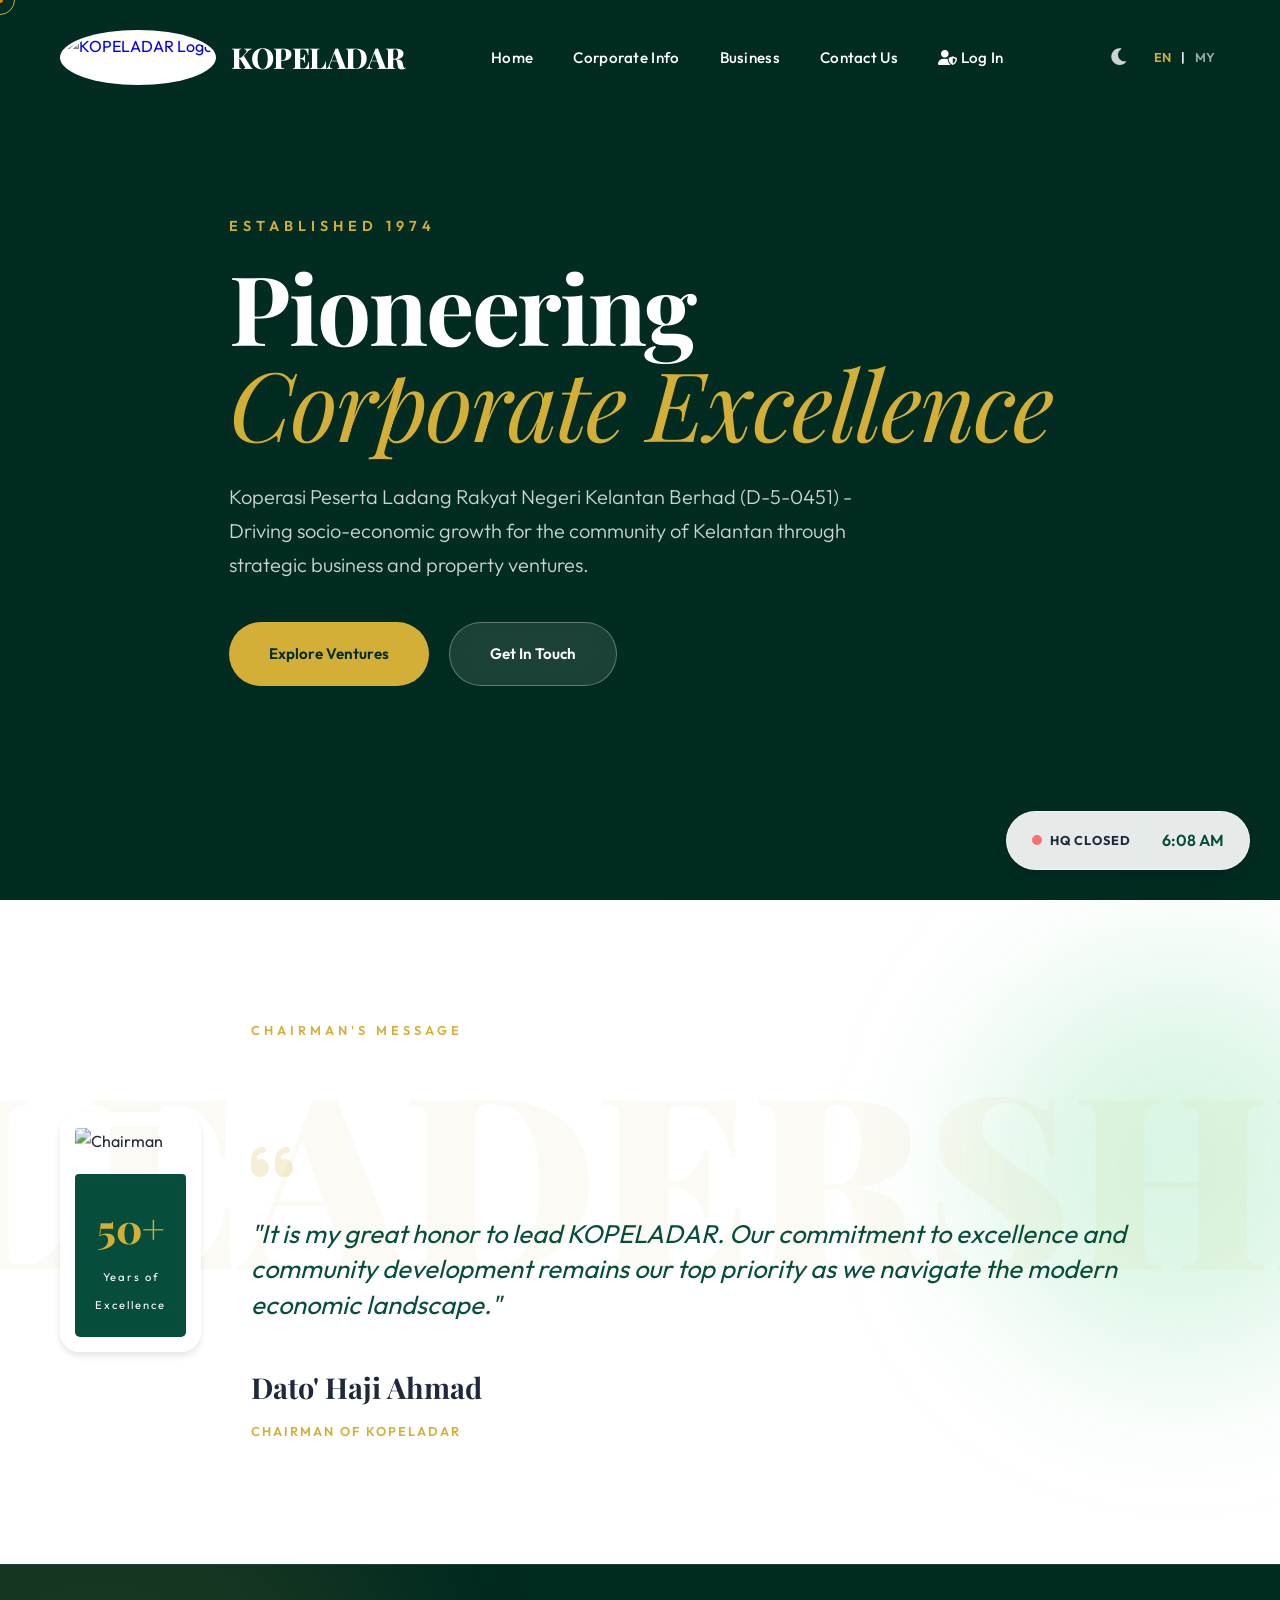
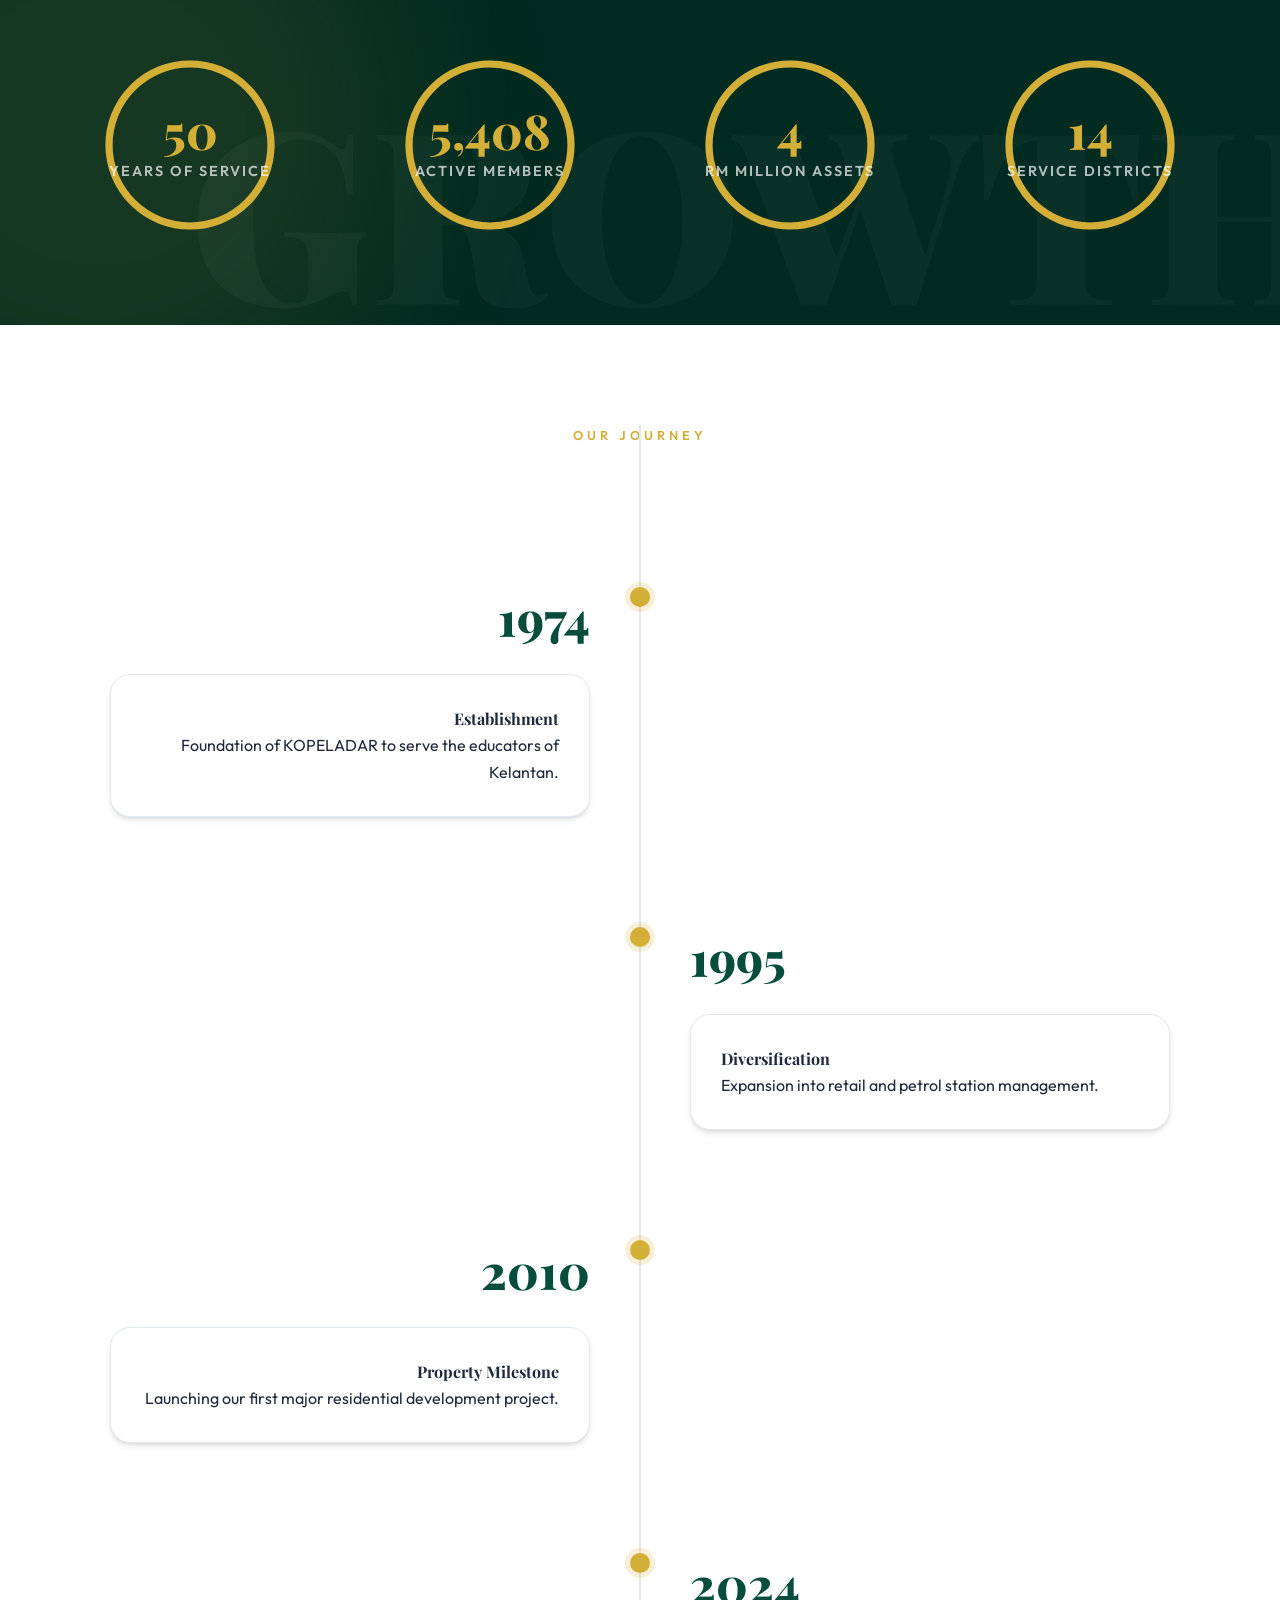
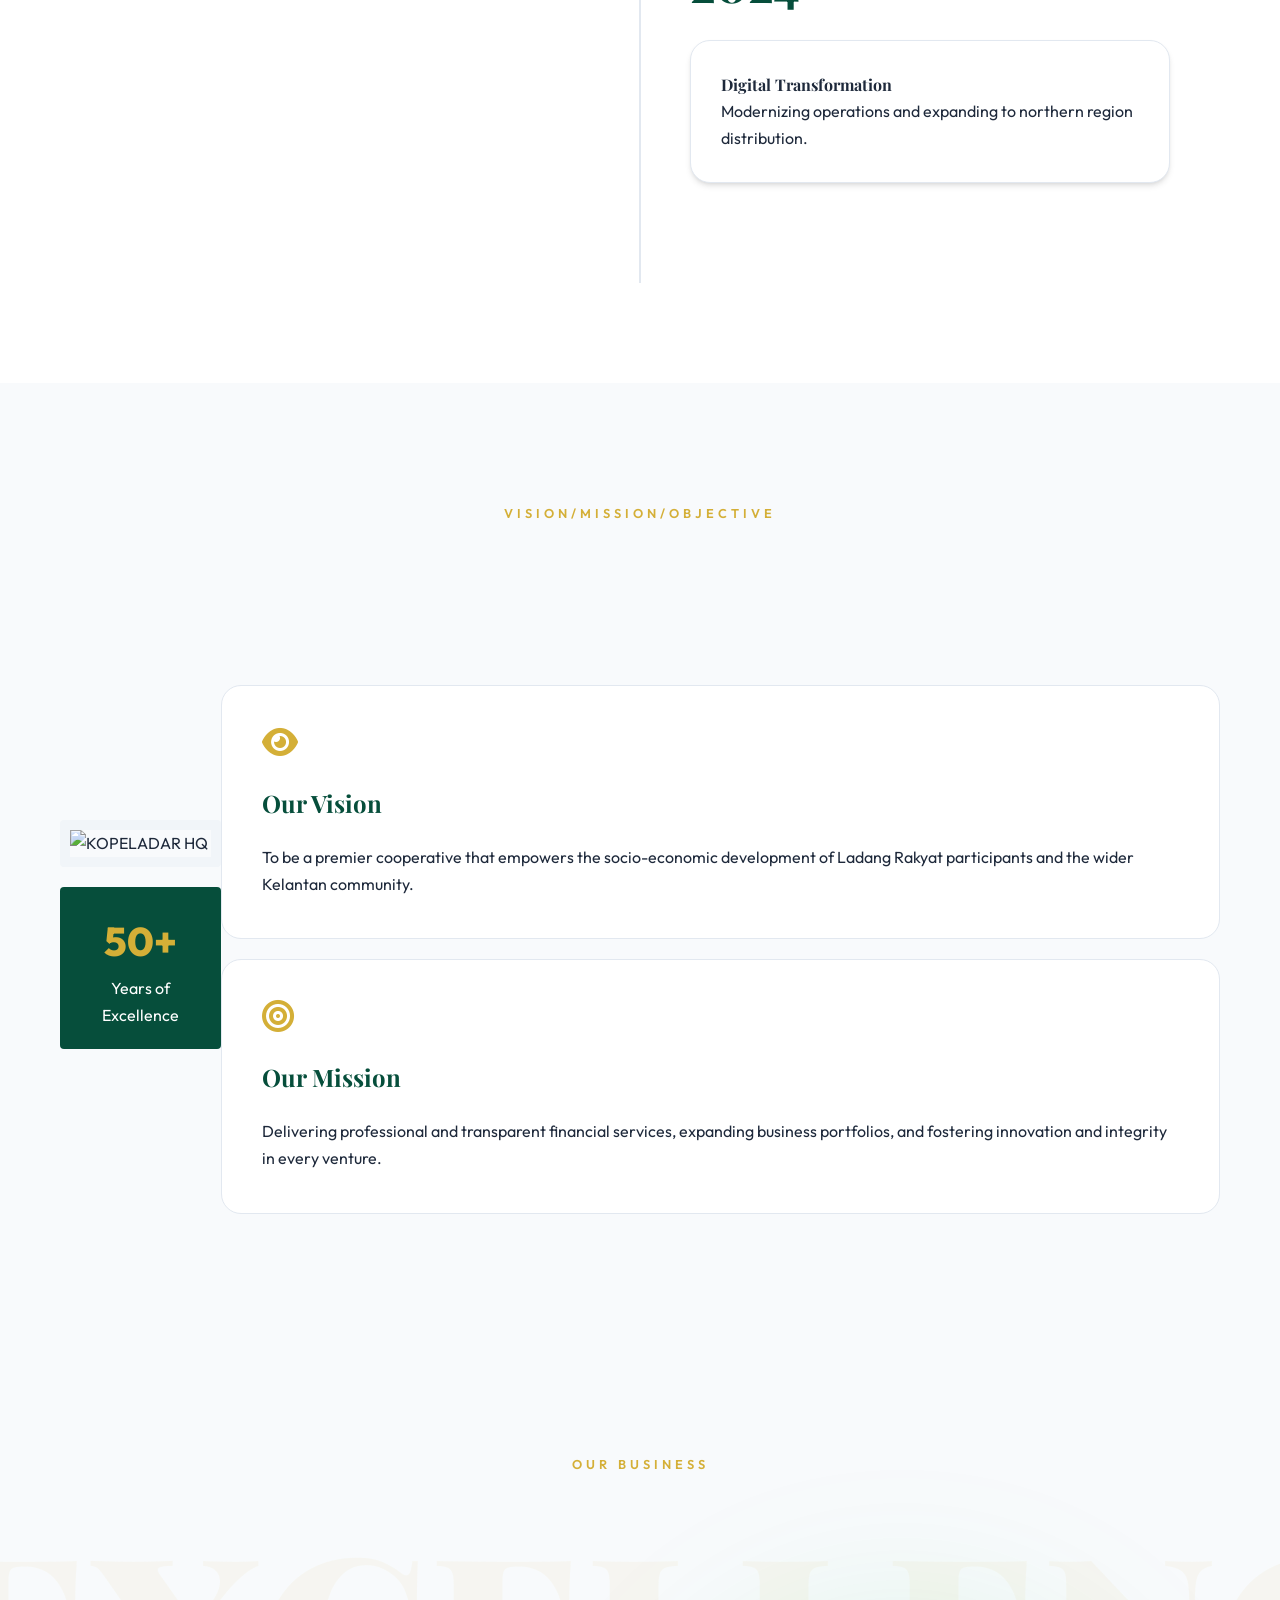
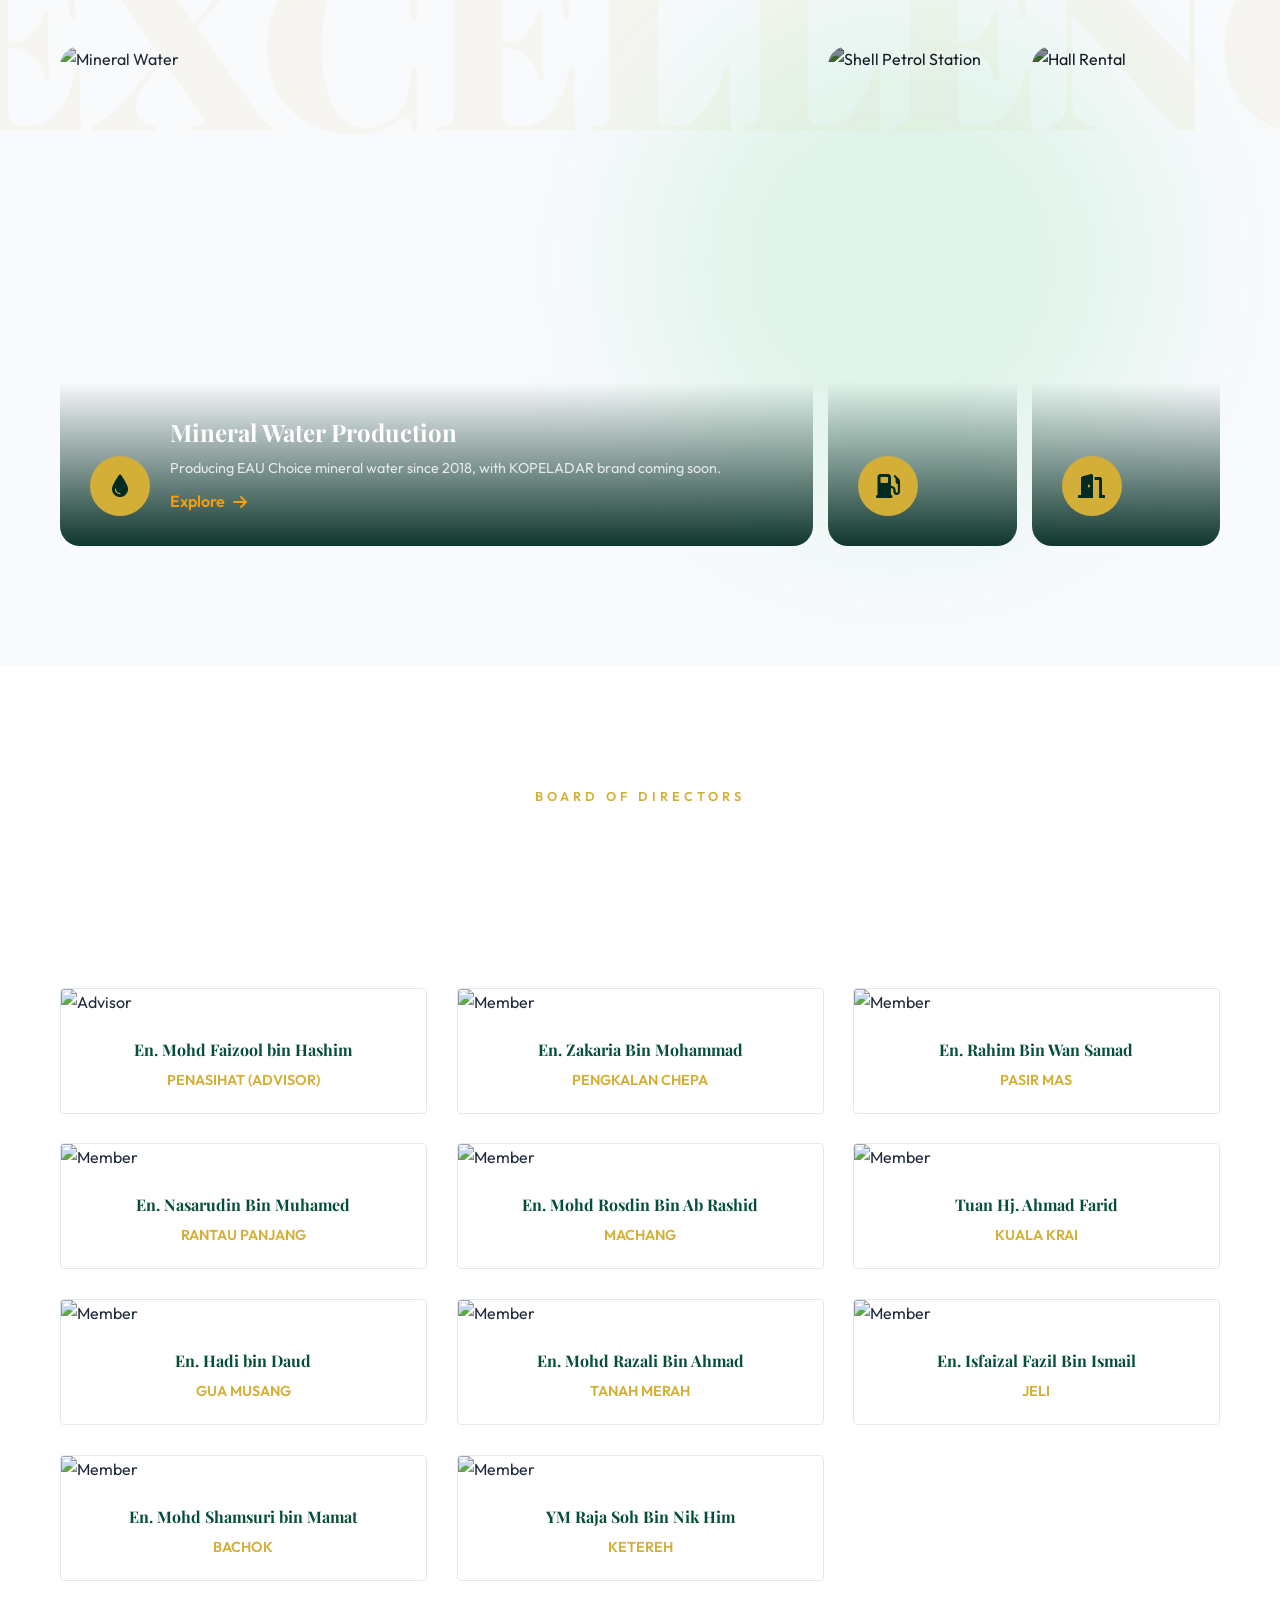
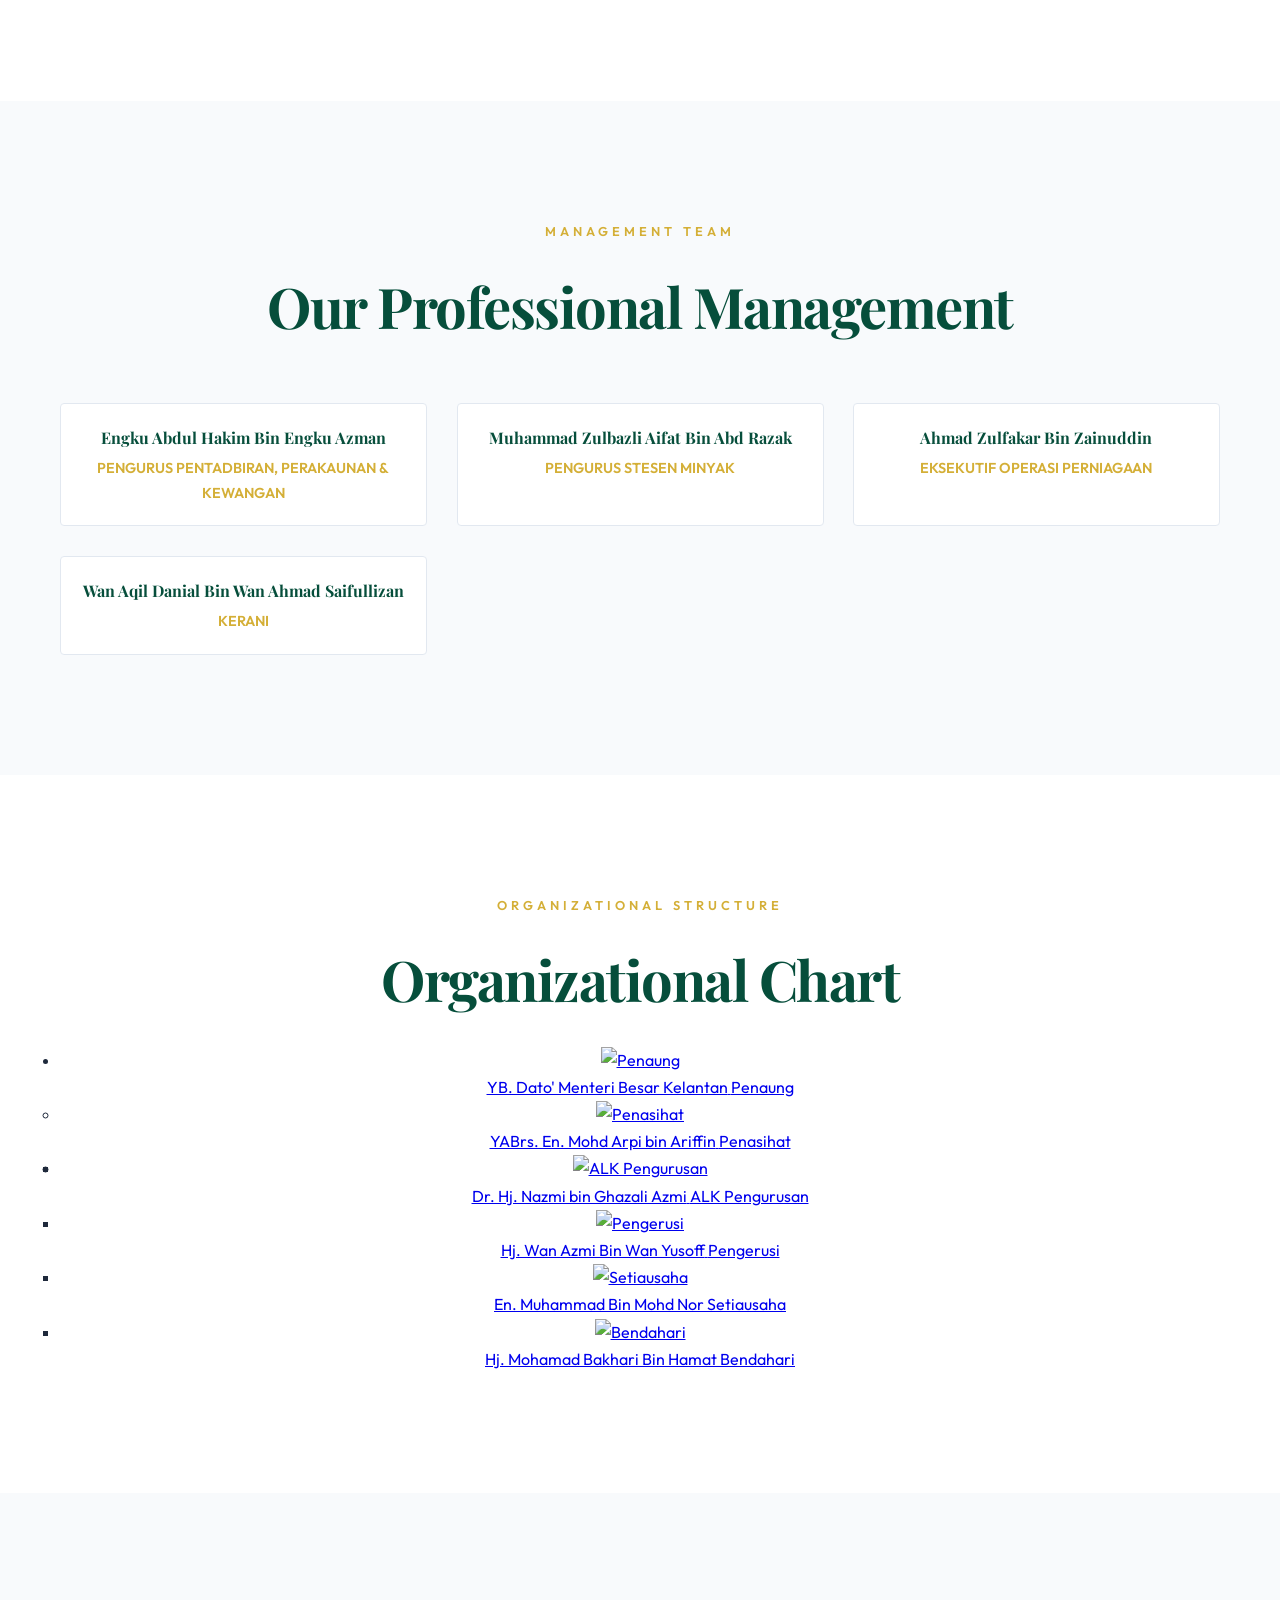
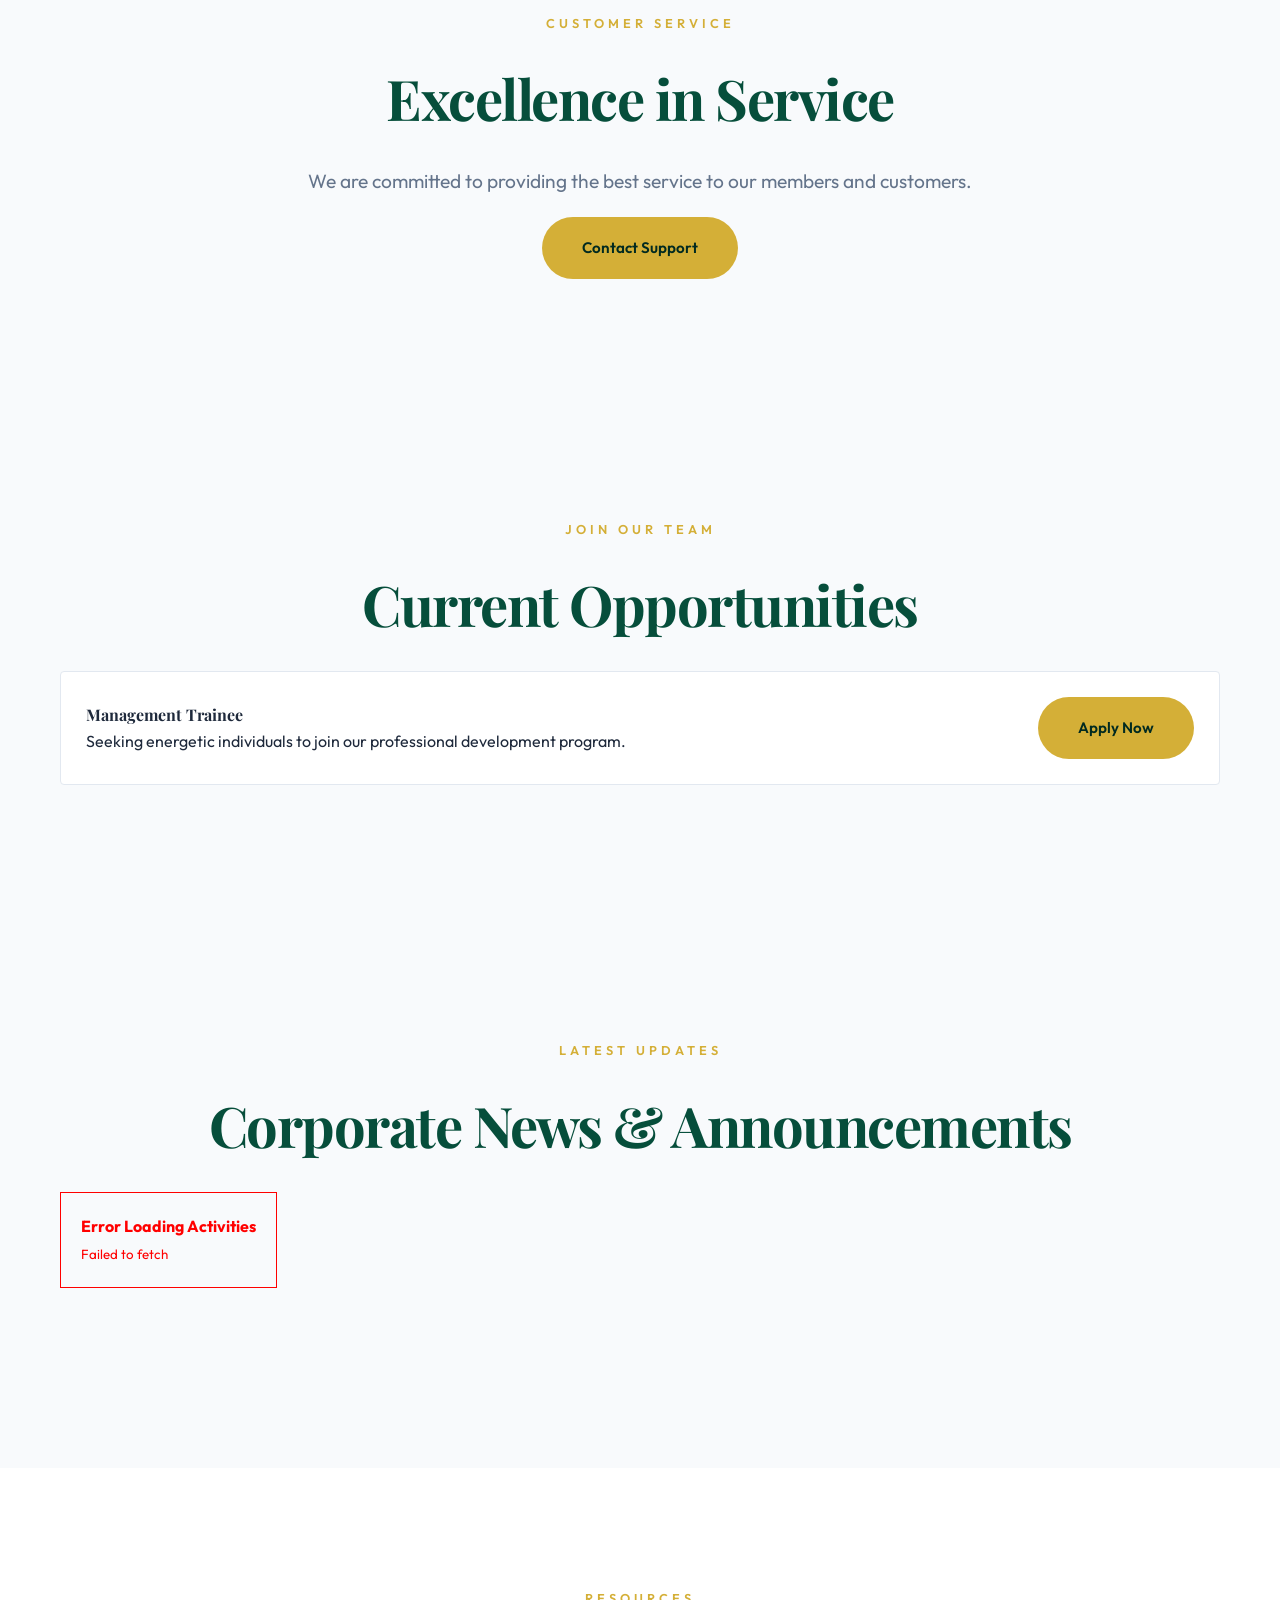
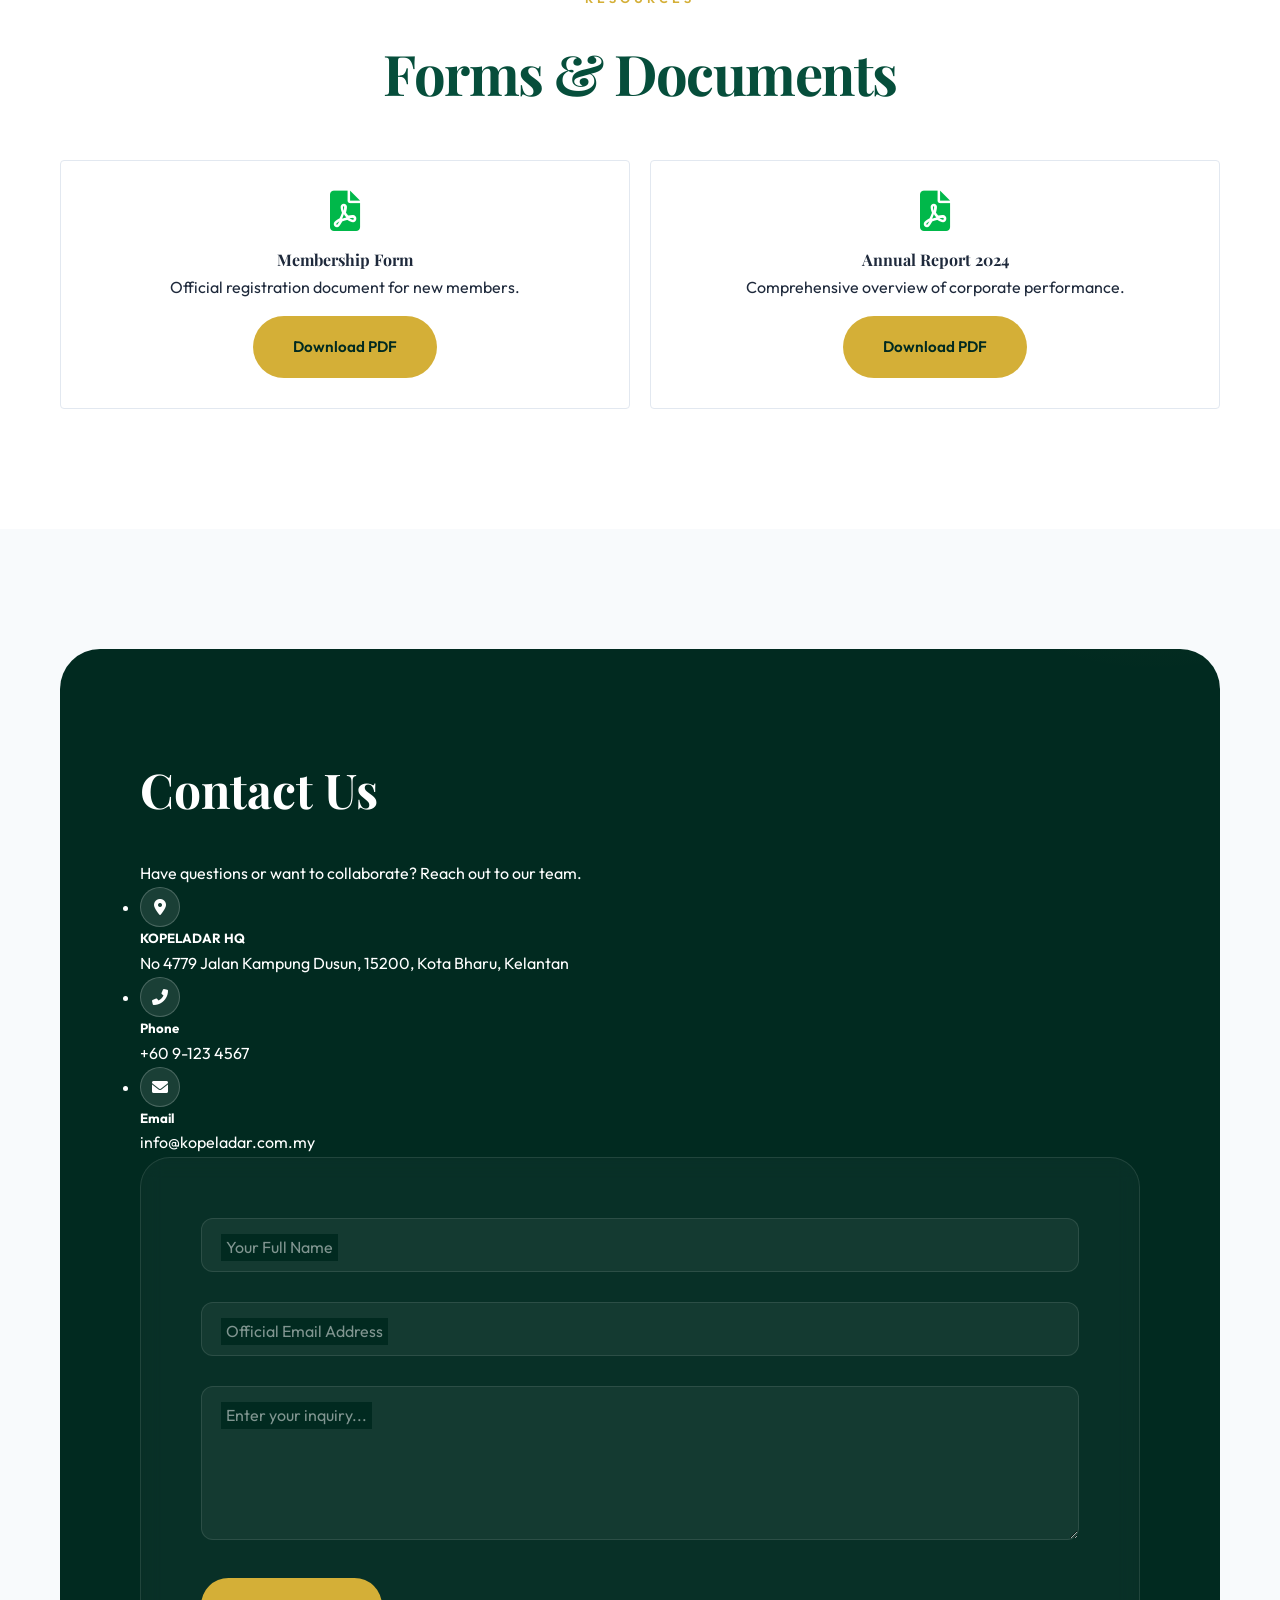
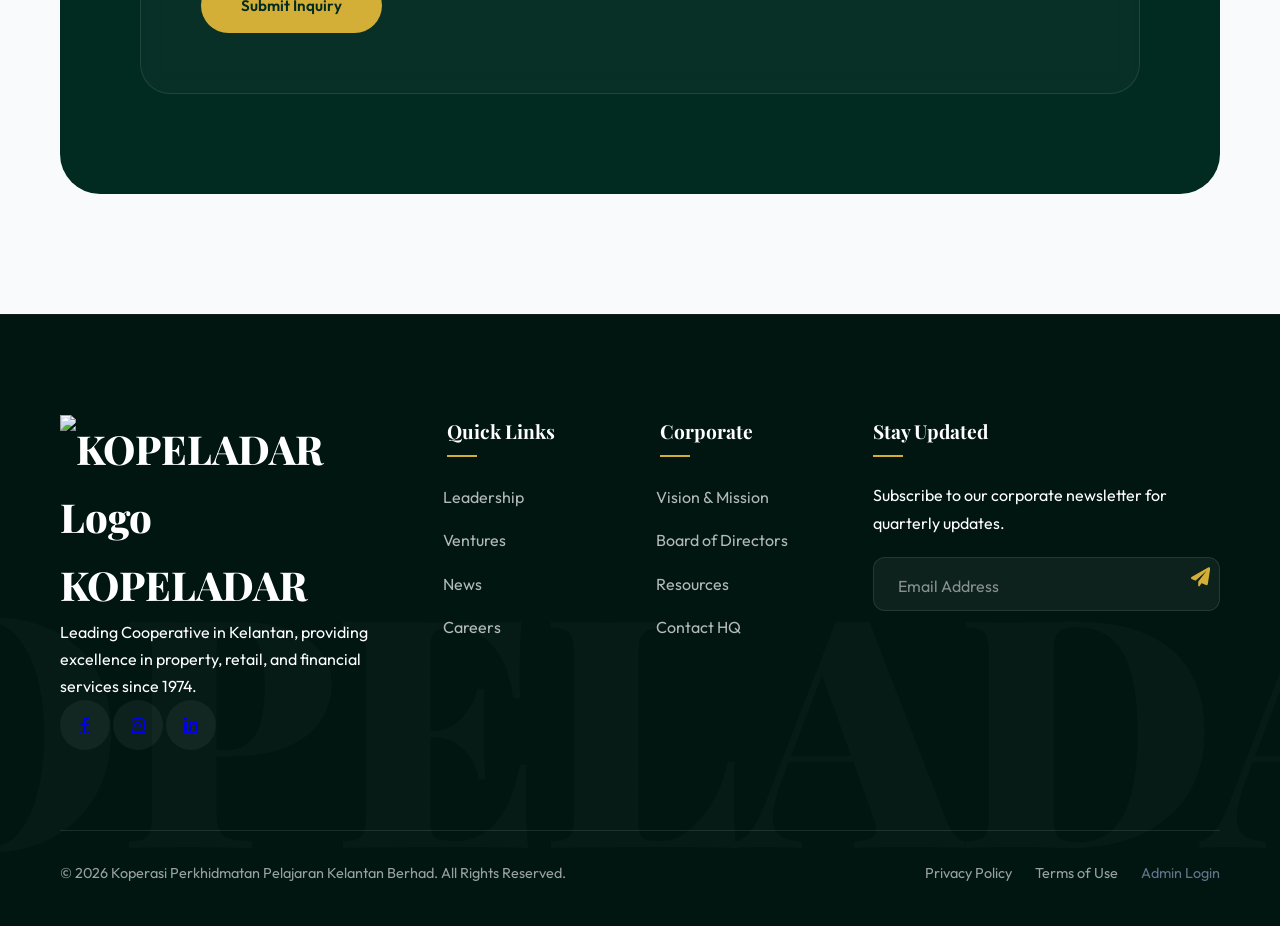
==== commit 54cd7dfc: "try try new event card function" ====
--- a/index.html
+++ b/index.html
@@ -22,6 +22,9 @@
     <link rel="stylesheet" href="https://cdnjs.cloudflare.com/ajax/libs/font-awesome/6.0.0/css/all.min.css">
     <!-- Swiper CSS -->
     <link rel="stylesheet" href="https://cdn.jsdelivr.net/npm/swiper@11/swiper-bundle.min.css">
+    <link rel="stylesheet" href="https://cdn.jsdelivr.net/npm/swiper@11/swiper-bundle.min.css" />
+    <script src="https://cdn.jsdelivr.net/npm/swiper@11/swiper-bundle.min.js"></script>
+
 </head>
 
 <body class="loading">
@@ -544,78 +547,10 @@
             <div class="section-header text-center" data-aos="fade-up">
                 <h6 class="sub-title" data-i18n="nav-organization">Struktur Organisasi</h6>
                 <h2 data-i18n="org-title">Organizational Chart</h2>
-            </div>
-            <div class="tree-wrapper">
-                <div class="org-tree">
-                    <ul>
-                        <li>
-                            <a href="html/profile.html?id=1">
-                                <div class="avatar-container">
-                                    <img src="img/opah.png" alt="Penaung" class="avatar-image">
-                                </div>
-                                <span class="name">Penaung</span>
-                                <span class="title">YB. Dato' Menteri Besar Kelantan</span>
-                            </a>
-
-                            <ul class="trunk-container">
-
-                                <li class="staff-node">
-                                    <a href="html/profile.html?id=2">
-                                        <div class="avatar-container">
-                                            <img src="img/opah.png" alt="Penasihat" class="avatar-image">
-                                        </div>
-                                        <span class="name">Penasihat</span>
-                                        <span class="title">YABrs. En. Mohd Arpi bin Ariffin</span>
-                                    </a>
-                                </li>
-
-                                <li class="regular-branches-wrapper">
-                                    <ul>
-                                        <li>
-                                            <a href="html/profile.html?id=3">
-                                                <div class="avatar-container">
-                                                    <img src="img/opah.png" alt="ALK Pengurusan" class="avatar-image">
-                                                </div>
-                                                <span class="name">ALK Pengurusan</span>
-                                                <span class="title">Dr. Hj. Nazmi bin Ghazali Azmi</span>
-                                            </a>
-                                        </li>
-                                        <li>
-                                            <a href="html/profile.html?id=4">
-                                                <div class="avatar-container">
-                                                    <img src="img/opah.png" alt="Pengerusi" class="avatar-image">
-                                                </div>
-                                                <span class="name">Pengerusi</span>
-                                                <span class="title">Hj. Wan Azmi Bin Wan Yusoff</span>
-                                            </a>
-                                        </li>
-                                        <li>
-                                            <a href="html/profile.html?id=5">
-                                                <div class="avatar-container">
-                                                    <img src="img/opah.png" alt="Setiausaha" class="avatar-image">
-                                                </div>
-                                                <span class="name">Setiausaha</span>
-                                                <span class="title">En. Muhammad Bin Mohd Nor</span>
-                                            </a>
-                                        </li>
-                                        <li>
-                                            <a href="html/profile.html?id=6">
-                                                <div class="avatar-container">
-                                                    <img src="img/opah.png" alt="Bendahari" class="avatar-image">
-                                                </div>
-                                                <span class="name">Bendahari</span>
-                                                <span class="title">Hj. Mohamad Bakhari Bin Hamat</span>
-                                            </a>
-                                        </li>
-                                    </ul>
-                                </li>
-
-                            </ul>
-                        </li>
-                    </ul>
-                </div>
-            </div>
-        </div>
+                <div class="tree-wrapper" id="org-chart-placeholder">
+                    <p style="text-align: center; color: #757575;">Loading Organizational Chart...</p>
+                </div>
+            </div>
     </section>
 
     <!-- CUSTOMER SERVICE (Khidmat Pelanggan) -->
@@ -657,58 +592,17 @@
     <section id="news" class="news section-padding bg-light">
         <div class="container">
             <div class="section-header text-center" data-aos="fade-up">
-                <h6 class="sub-title" data-i18n="news-tag">LATEST UPDATES</h6>
-                <h2 data-i18n="news-title">Corporate News & Announcements</h2>
-            </div>
-
-            <div class="swiper news-swiper" data-aos="fade-up" data-aos-delay="100">
-                <div class="swiper-wrapper">
-                    <div class="swiper-slide">
-                        <div class="news-card">
-                            <div class="news-img">
-                                <img src="https://via.placeholder.com/400x250" alt="AGM 2026" loading="lazy">
-                                <div class="news-date">15 Mar 2026</div>
-                            </div>
-                            <div class="news-content">
-                                <h4>Annual General Meeting 2026</h4>
-                                <p>Notice for the upcoming 52nd Annual General Meeting for all registered members.</p>
-                                <a href="#" class="read-more">Read Full Notice <i class="fas fa-arrow-right"></i></a>
-                            </div>
-                        </div>
-                    </div>
-                    <div class="swiper-slide">
-                        <div class="news-card">
-                            <div class="news-img">
-                                <img src="https://via.placeholder.com/400x250" alt="CSR Program" loading="lazy">
-                                <div class="news-date">02 Mar 2026</div>
-                            </div>
-                            <div class="news-content">
-                                <h4>Ramadan CSR Initiative</h4>
-                                <p>KOPELADAR extends support to 500 families across Kelantan in our annual giving back
-                                    program.</p>
-                                <a href="#" class="read-more">Read Full Notice <i class="fas fa-arrow-right"></i></a>
-                            </div>
-                        </div>
-                    </div>
-                    <div class="swiper-slide">
-                        <div class="news-card">
-                            <div class="news-img">
-                                <img src="https://via.placeholder.com/400x250" alt="New Property" loading="lazy">
-                                <div class="news-date">20 Feb 2026</div>
-                            </div>
-                            <div class="news-content">
-                                <h4>Launch of Taman Kopeladar Phase 2</h4>
-                                <p>We are proud to announce the official launch of our newest residential development in
-                                    Pasir Mas.</p>
-                                <a href="#" class="read-more">Read Full Notice <i class="fas fa-arrow-right"></i></a>
-                            </div>
-                        </div>
-                    </div>
-                </div>
-                <!-- Pagination & Navigation -->
-                <div class="swiper-pagination"></div>
+                <h6 class="sub-title">LATEST UPDATES</h6>
+                <h2>Corporate News & Announcements</h2>
+            </div>
+
+            <div class="swiper news-swiper" data-aos="fade-up" data-aos-delay="200">
+                <div id="activity-container" class="swiper-wrapper">
+                </div>
+
                 <div class="swiper-button-next"></div>
                 <div class="swiper-button-prev"></div>
+                <div class="swiper-pagination"></div>
             </div>
         </div>
     </section>
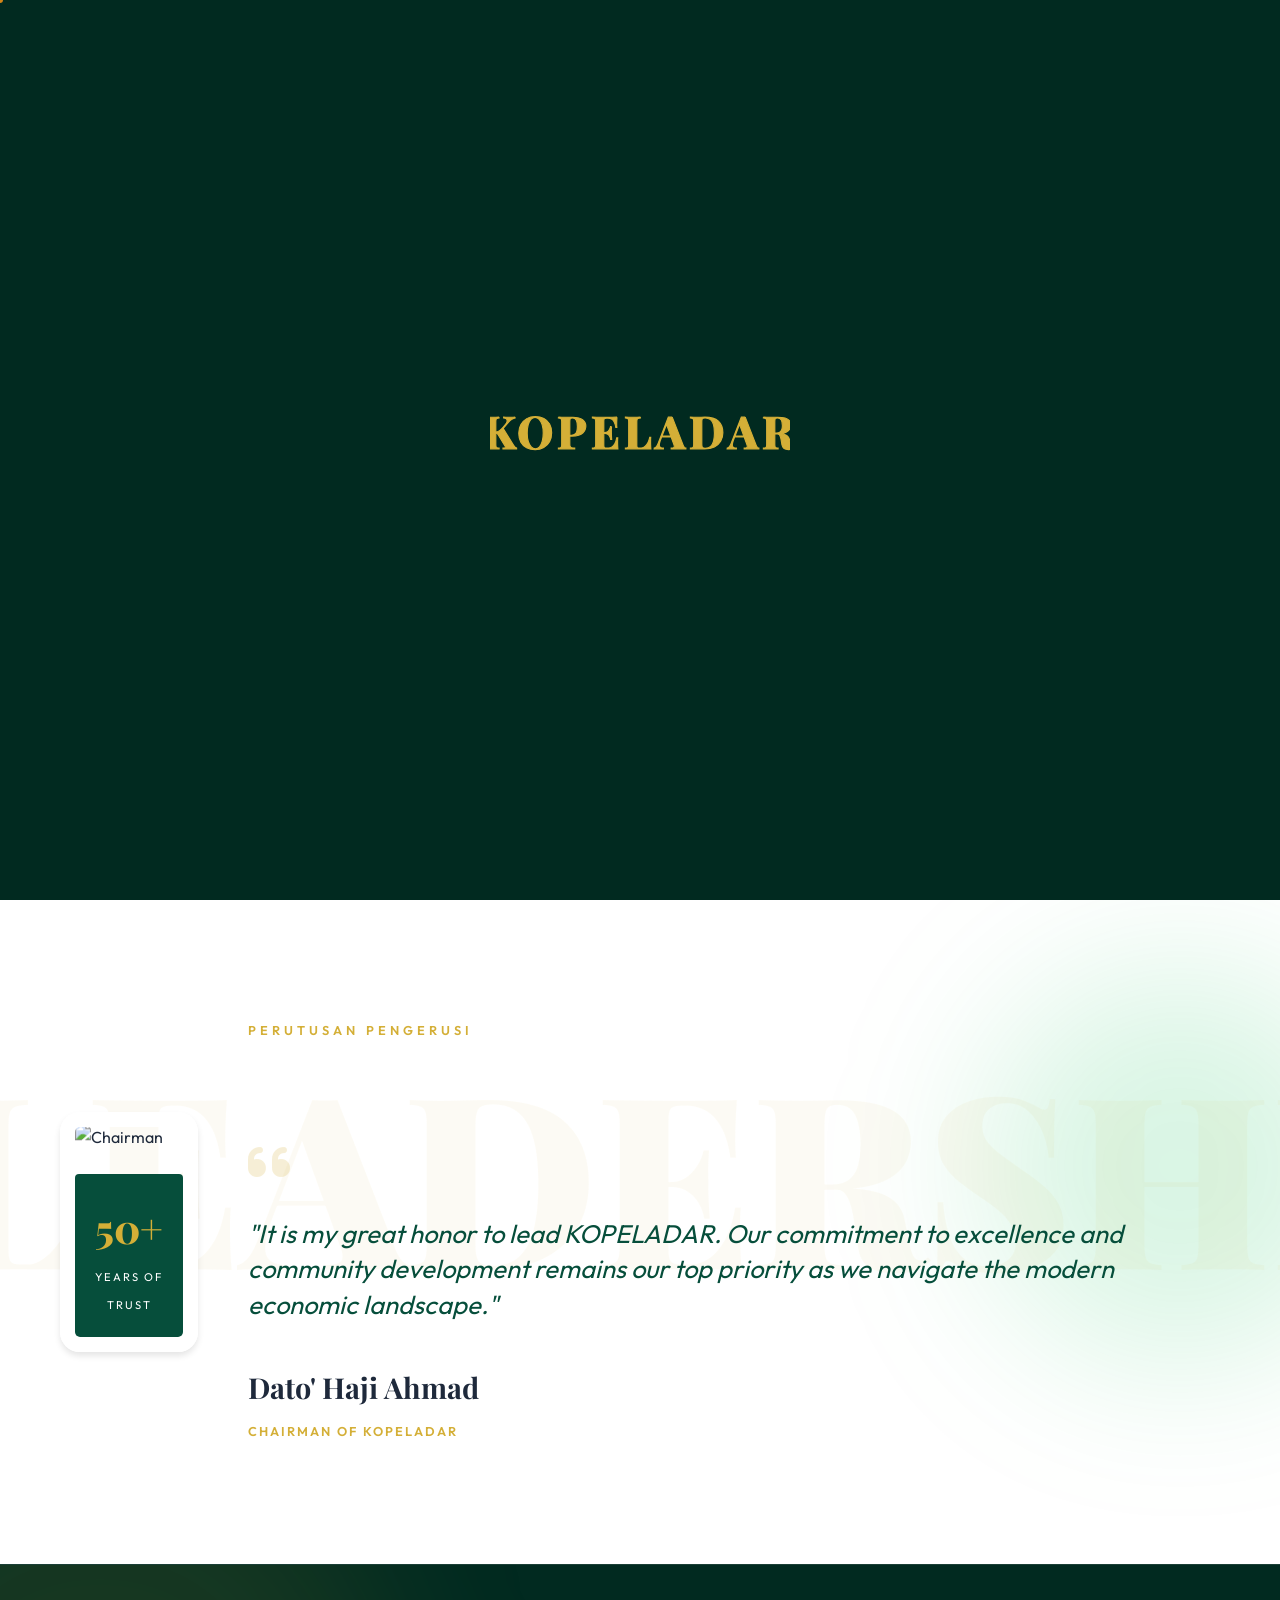
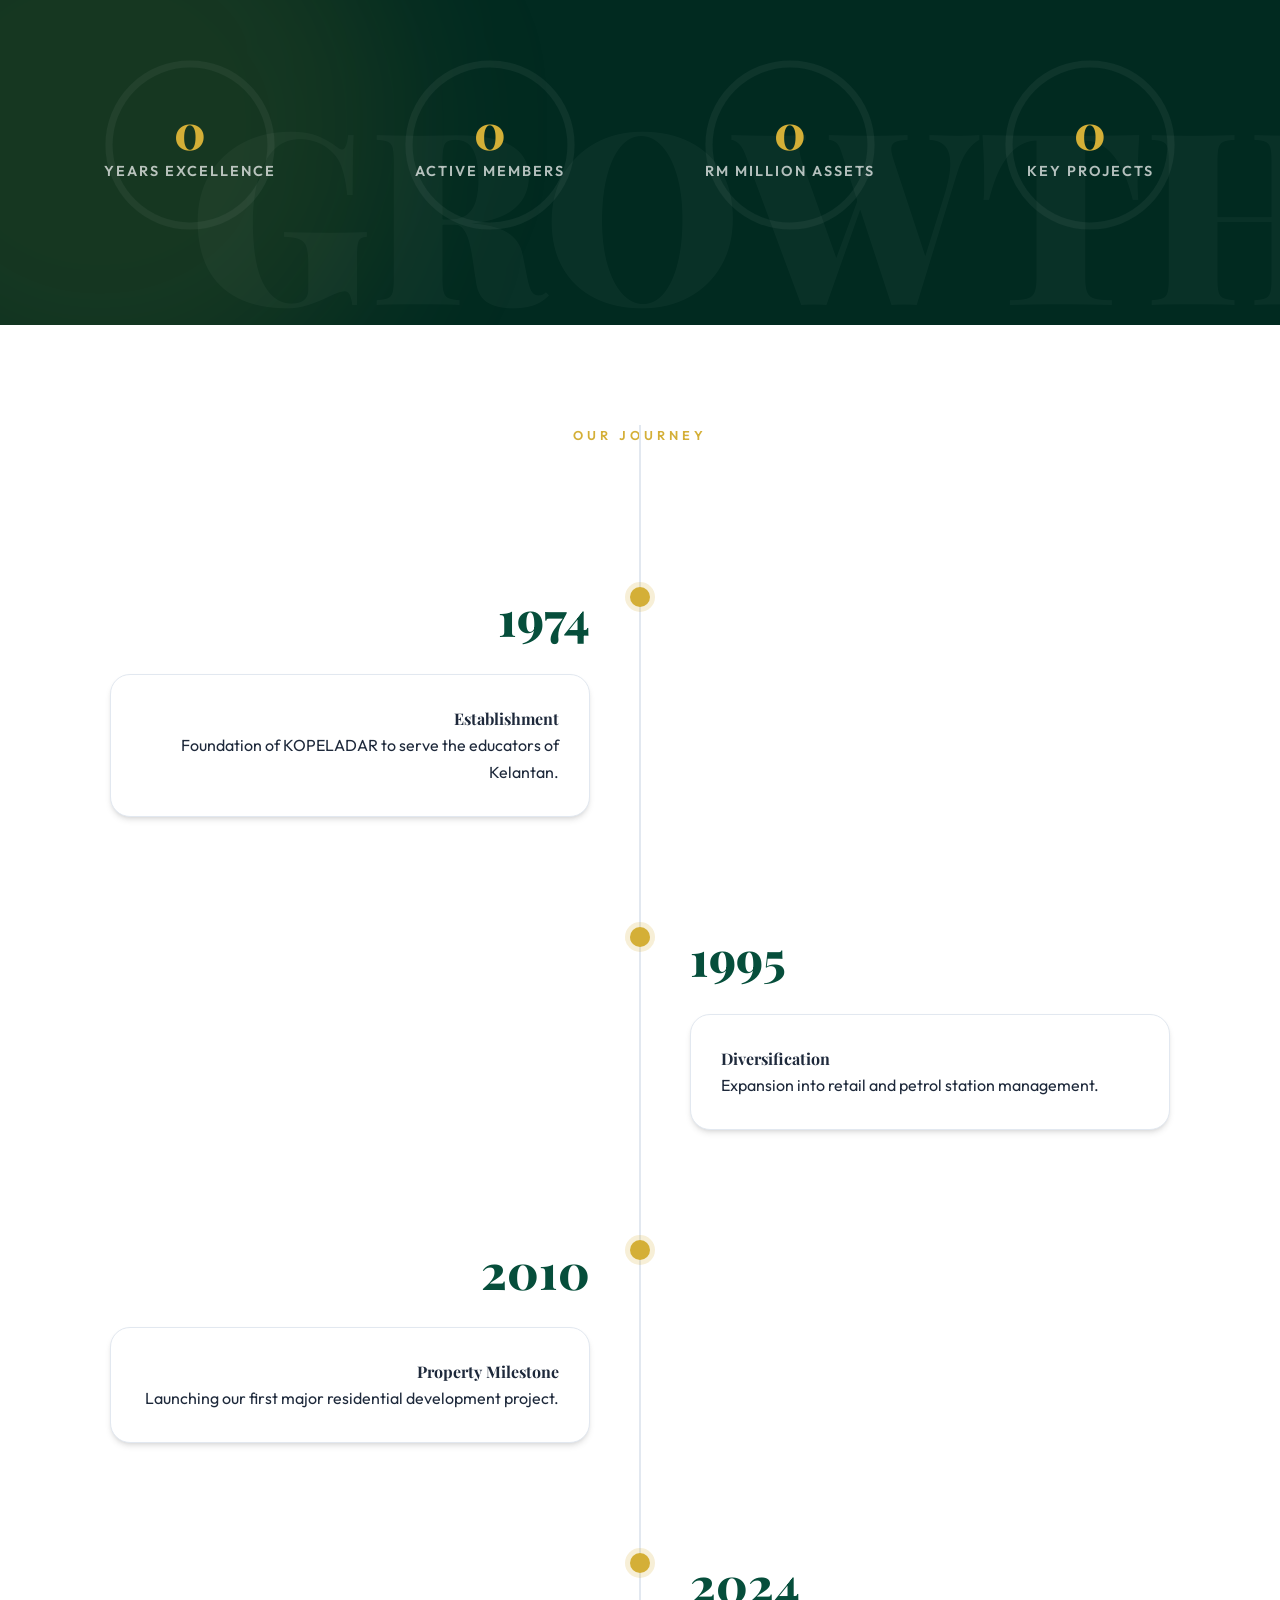
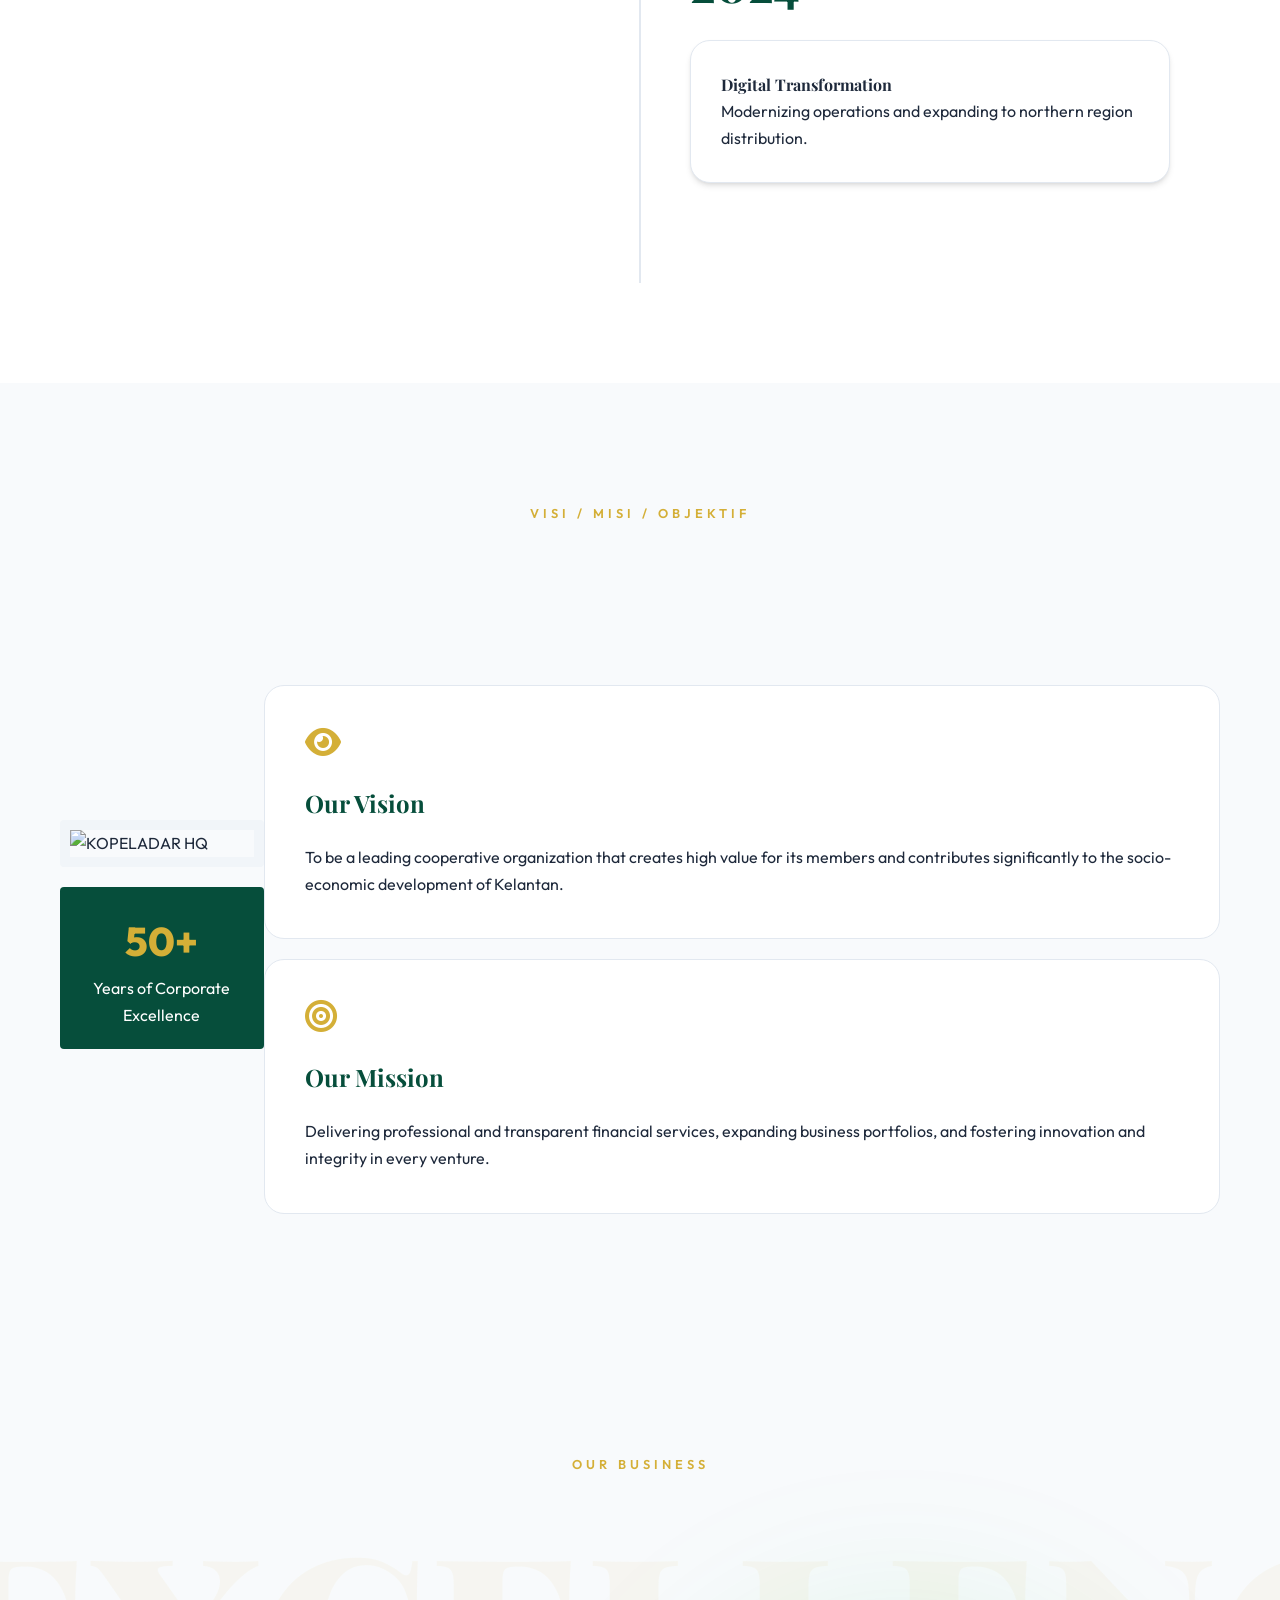
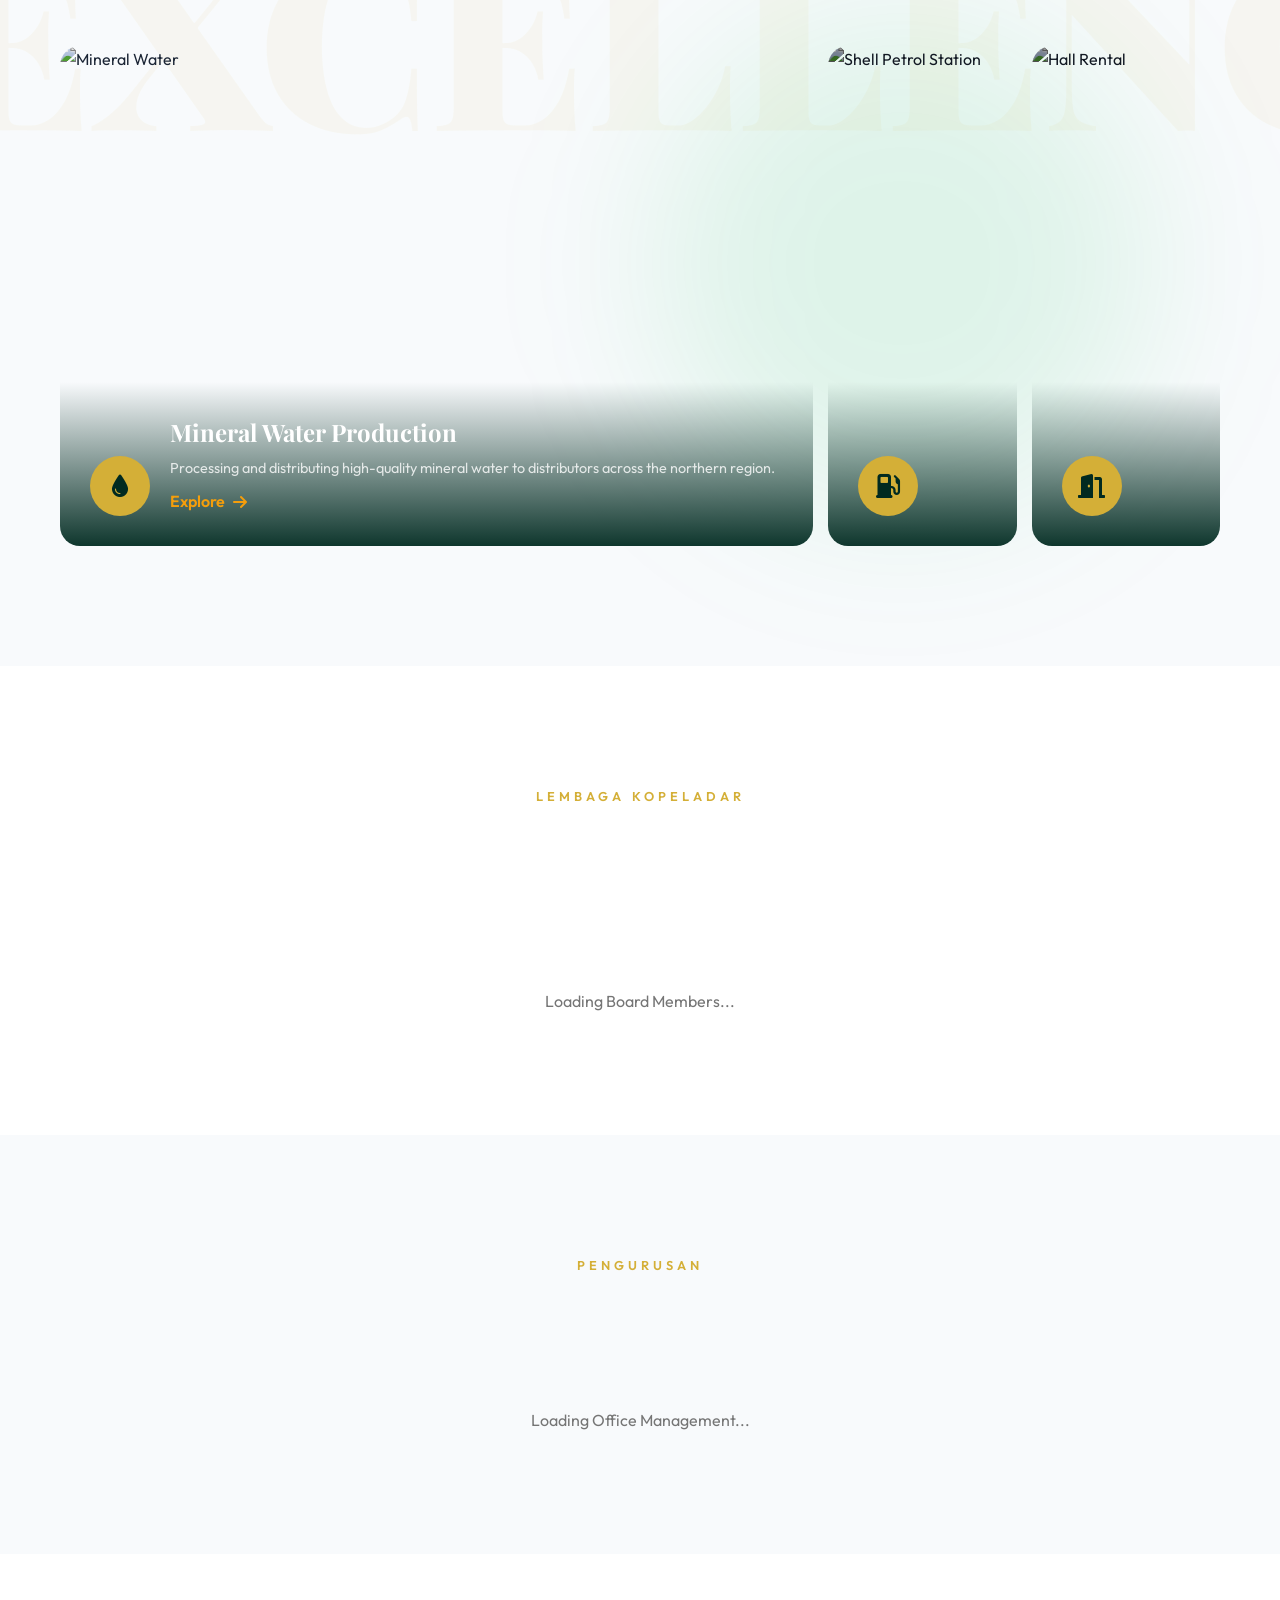
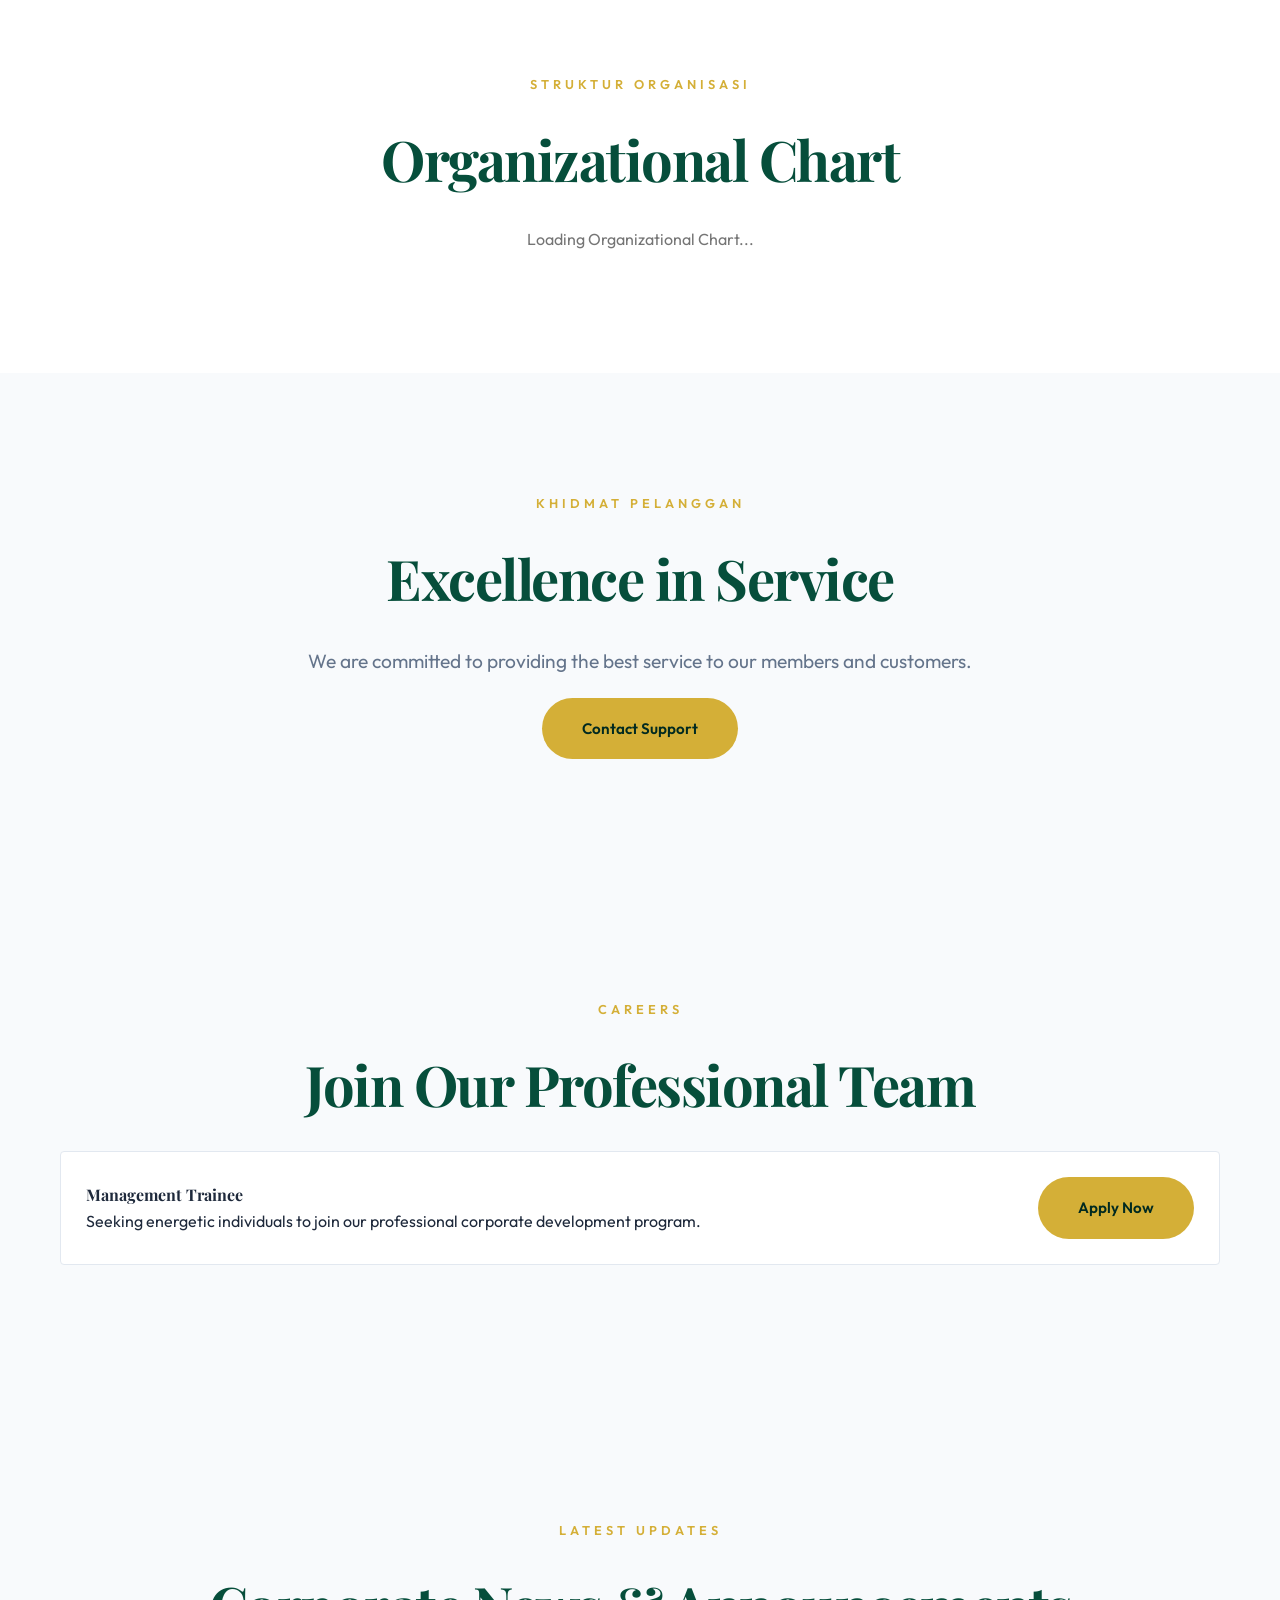
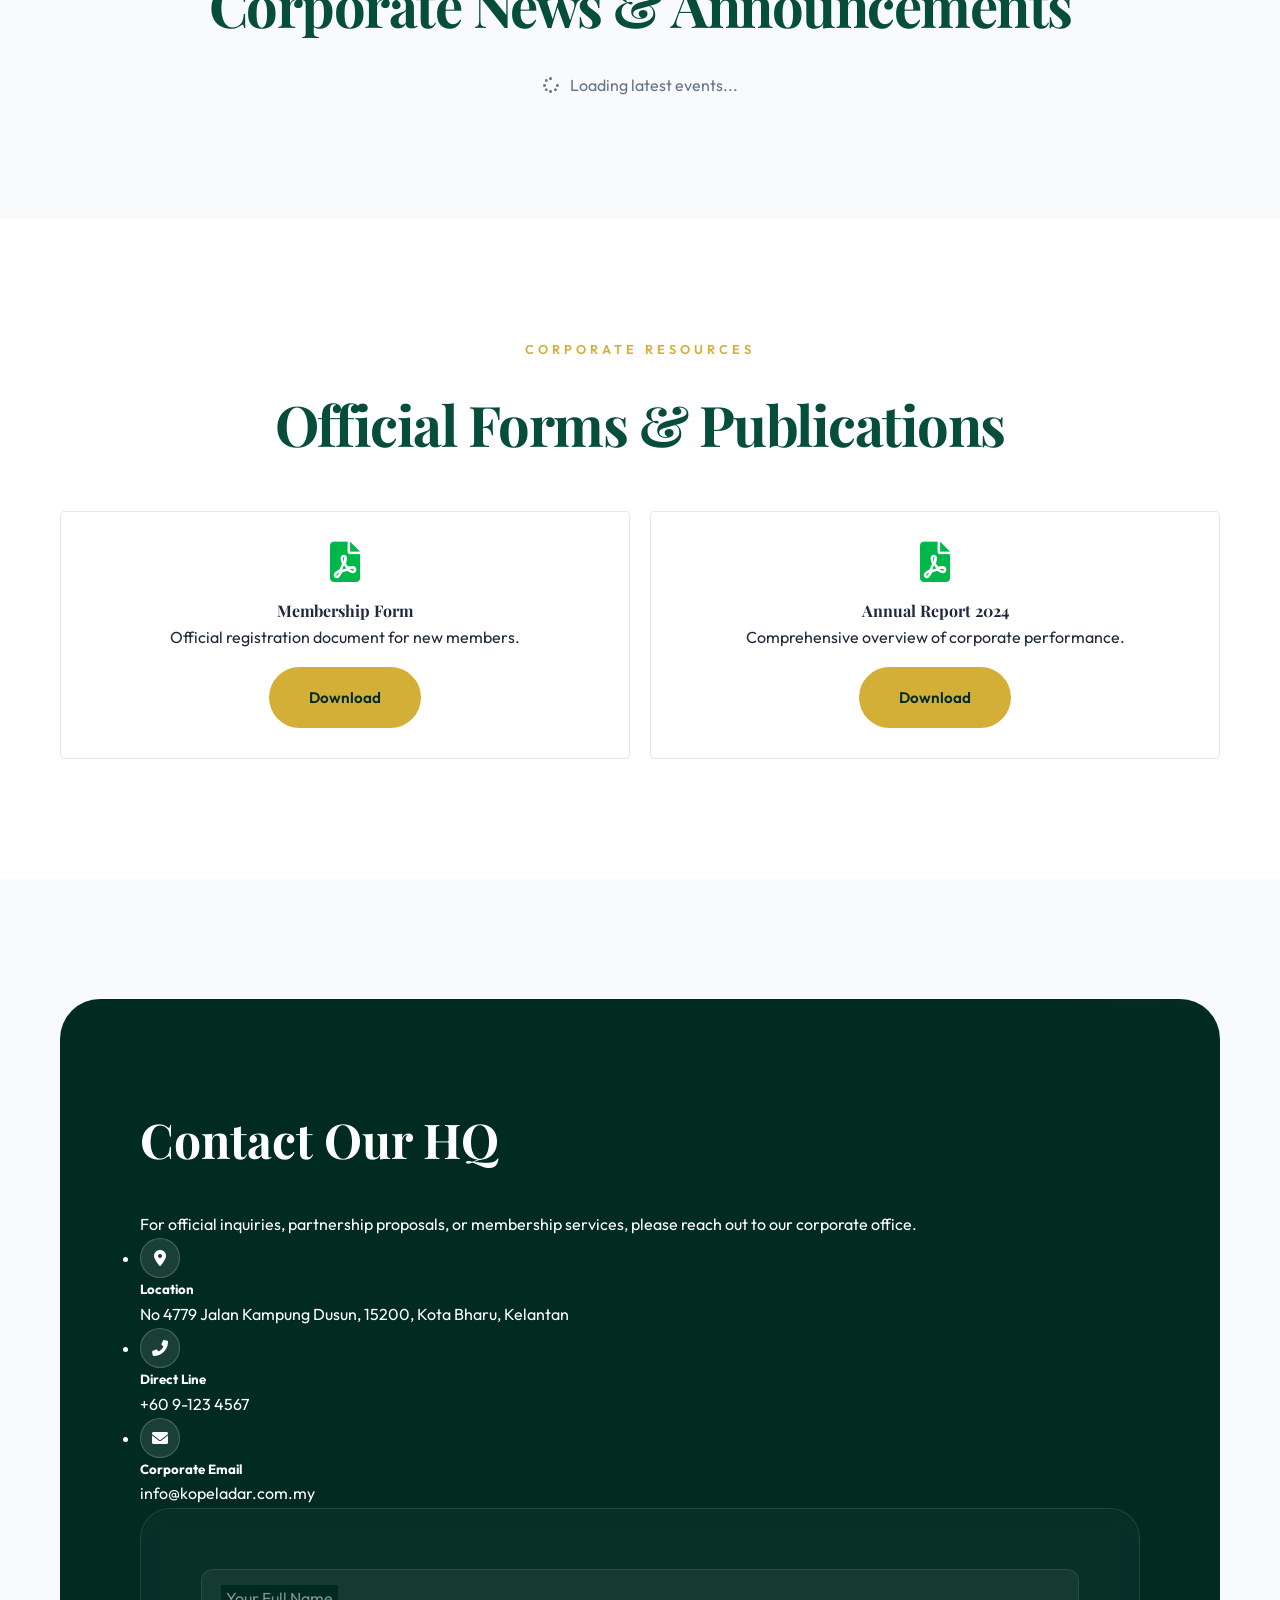
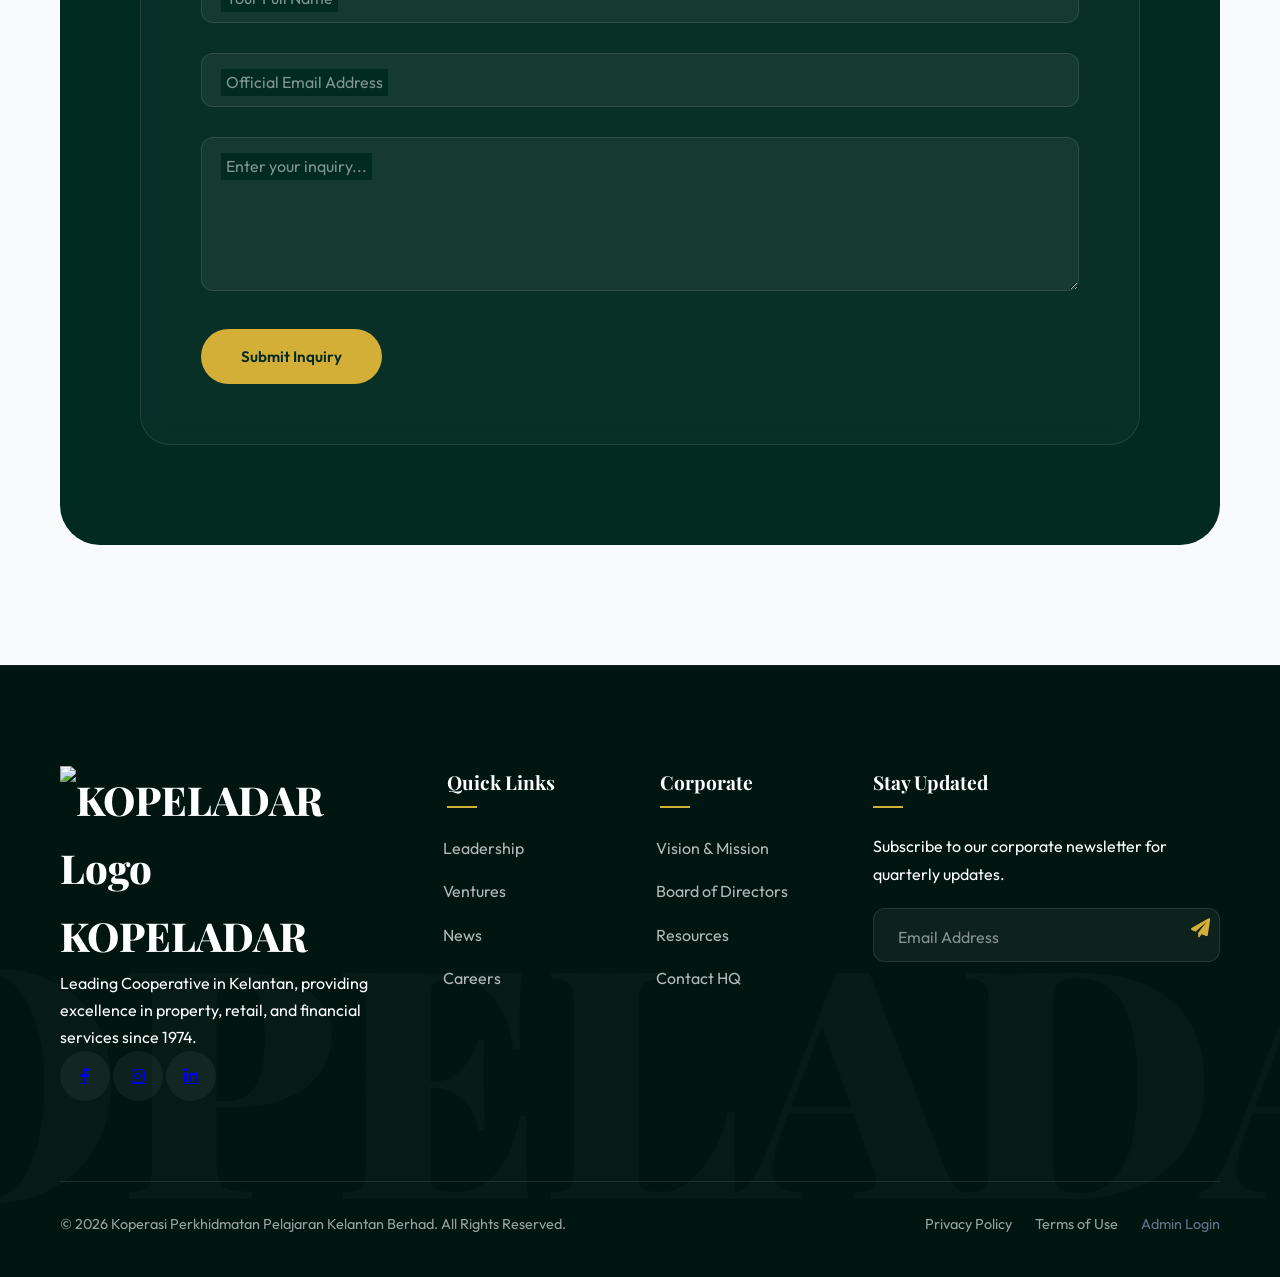
==== commit a8bb6a93: "Update index.html" ====
--- a/index.html
+++ b/index.html
@@ -1,4 +1,4 @@
-<!DOCTYPE html>
+﻿<!DOCTYPE html>
 <html lang="en">
 
 <head>
@@ -77,9 +77,9 @@
                         <a href="javascript:void(0)" data-i18n="nav-ventures">Perniagaan <i class="fas fa-chevron-down"
                                 style="font-size: 0.7rem; margin-left: 5px;"></i></a>
                         <ul class="dropdown-menu">
-                            <li><a href="html/mineral-water.html" data-i18n="v-water-title">Air Mineral</a></li>
-                            <li><a href="html/shell.html" data-i18n="v-petrol-title">Stesen Minyak (Shell)</a></li>
-                            <li><a href="html/hall-rental.html" data-i18n="v-hall-title">Perkhidmatan Sewa Dewan</a>
+                            <li><a href="mineral-water.html" data-i18n="v-water-title">Air Mineral</a></li>
+                            <li><a href="shell.html" data-i18n="v-petrol-title">Stesen Minyak (Shell)</a></li>
+                            <li><a href="hall-rental.html" data-i18n="v-hall-title">Perkhidmatan Sewa Dewan</a>
                             </li>
                         </ul>
                     </li>
@@ -339,7 +339,7 @@
                 <!-- Mineral Water -->
                 <div class="vacc-item active">
                     <div class="vacc-bg">
-                        <img src="img/hero.png" alt="Mineral Water">
+                        <img src="img/mineral_water_image.jpeg" alt="Mineral Water">
                     </div>
                     <div class="vacc-content">
                         <div class="vacc-icon"><i class="fas fa-tint"></i></div>
@@ -347,7 +347,7 @@
                             <h3 data-i18n="v-water-title">Mineral Water Production</h3>
                             <p data-i18n="v-water-desc">Processing and distributing high-quality mineral water to
                                 distributors across the northern region.</p>
-                            <a href="html/mineral-water.html" class="read-more mt-2">Explore <i
+                            <a href="mineral-water.html" class="read-more mt-2">Explore <i
                                     class="fas fa-arrow-right"></i></a>
                         </div>
                     </div>
@@ -364,8 +364,7 @@
                             <p data-i18n="v-petrol-desc">Providing essential energy services through managed Shell
                                 petrol
                                 stations and convenience centers.</p>
-                            <a href="html/shell.html" class="read-more mt-2">Explore <i
-                                    class="fas fa-arrow-right"></i></a>
+                            <a href="shell.html" class="read-more mt-2">Explore <i class="fas fa-arrow-right"></i></a>
                         </div>
                     </div>
                 </div>
@@ -380,7 +379,7 @@
                             <h3 data-i18n="v-hall-title">Hall Rental Services</h3>
                             <p data-i18n="v-hall-desc">Executive event spaces equipped for high-level corporate
                                 functions and social events.</p>
-                            <a href="html/hall-rental.html" class="read-more mt-2">Explore <i
+                            <a href="hall-rental.html" class="read-more mt-2">Explore <i
                                     class="fas fa-arrow-right"></i></a>
                         </div>
                     </div>
@@ -399,145 +398,26 @@
                 </h2>
             </div>
 
-            <div class="management-grid">
-                <!-- Advisor -->
-                <div class="member-card tilt-card" data-tilt data-aos="fade-up">
-                    <div class="member-img">
-                        <img src="https://via.placeholder.com/600x800" alt="Advisor">
-                    </div>
-                    <div class="member-info">
-                        <h4>En. Mohd Faizool bin Hashim</h4>
-                        <p>Penasihat (Advisor)</p>
-                    </div>
-                </div>
-                <!-- Members -->
-                <div class="member-card tilt-card" data-tilt data-aos="fade-up" data-aos-delay="100">
-                    <div class="member-img">
-                        <img src="https://via.placeholder.com/600x800" alt="Member">
-                    </div>
-                    <div class="member-info">
-                        <h4>En. Zakaria Bin Mohammad</h4>
-                        <p>Pengkalan Chepa</p>
-                    </div>
-                </div>
-                <div class="member-card tilt-card" data-tilt data-aos="fade-up" data-aos-delay="200">
-                    <div class="member-img">
-                        <img src="https://via.placeholder.com/600x800" alt="Member">
-                    </div>
-                    <div class="member-info">
-                        <h4>En. Rahim Bin Wan Samad</h4>
-                        <p>Pasir Mas</p>
-                    </div>
-                </div>
-                <div class="member-card tilt-card" data-tilt data-aos="fade-up">
-                    <div class="member-img">
-                        <img src="https://via.placeholder.com/600x800" alt="Member">
-                    </div>
-                    <div class="member-info">
-                        <h4>En. Nasarudin Bin Muhamed</h4>
-                        <p>Rantau Panjang</p>
-                    </div>
-                </div>
-                <div class="member-card tilt-card" data-tilt data-aos="fade-up" data-aos-delay="100">
-                    <div class="member-img">
-                        <img src="https://via.placeholder.com/600x800" alt="Member">
-                    </div>
-                    <div class="member-info">
-                        <h4>En. Mohd Rosdin Bin Ab Rashid</h4>
-                        <p>Machang</p>
-                    </div>
-                </div>
-                <div class="member-card tilt-card" data-tilt data-aos="fade-up" data-aos-delay="200">
-                    <div class="member-img">
-                        <img src="https://via.placeholder.com/600x800" alt="Member">
-                    </div>
-                    <div class="member-info">
-                        <h4>Tuan Hj. Ahmad Farid</h4>
-                        <p>Kuala Krai</p>
-                    </div>
-                </div>
-                <div class="member-card tilt-card" data-tilt data-aos="fade-up">
-                    <div class="member-img">
-                        <img src="https://via.placeholder.com/600x800" alt="Member">
-                    </div>
-                    <div class="member-info">
-                        <h4>En. Hadi bin Daud</h4>
-                        <p>Gua Musang</p>
-                    </div>
-                </div>
-                <div class="member-card tilt-card" data-tilt data-aos="fade-up" data-aos-delay="100">
-                    <div class="member-img">
-                        <img src="https://via.placeholder.com/600x800" alt="Member">
-                    </div>
-                    <div class="member-info">
-                        <h4>En. Mohd Razali Bin Ahmad</h4>
-                        <p>Tanah Merah</p>
-                    </div>
-                </div>
-                <div class="member-card tilt-card" data-tilt data-aos="fade-up" data-aos-delay="200">
-                    <div class="member-img">
-                        <img src="https://via.placeholder.com/600x800" alt="Member">
-                    </div>
-                    <div class="member-info">
-                        <h4>En. Isfaizal Fazil Bin Ismail</h4>
-                        <p>Jeli</p>
-                    </div>
-                </div>
-                <div class="member-card tilt-card" data-tilt data-aos="fade-up">
-                    <div class="member-img">
-                        <img src="https://via.placeholder.com/600x800" alt="Member">
-                    </div>
-                    <div class="member-info">
-                        <h4>En. Mohd Shamsuri bin Mamat</h4>
-                        <p>Bachok</p>
-                    </div>
-                </div>
-                <div class="member-card tilt-card" data-tilt data-aos="fade-up" data-aos-delay="100">
-                    <div class="member-img">
-                        <img src="https://via.placeholder.com/600x800" alt="Member">
-                    </div>
-                    <div class="member-info">
-                        <h4>YM Raja Soh Bin Nik Him</h4>
-                        <p>Ketereh</p>
-                    </div>
-                </div>
-            </div>
-        </div>
-    </section>
-
-    <!-- MANAGEMENT TEAM (Barisan Pengurusan) -->
-    <section id="management-team" class="management section-padding bg-light">
-        <div class="container">
-            <div class="section-header text-center" data-aos="fade-up">
-                <h6 class="sub-title" data-i18n="nav-management-team">Barisan Pengurusan</h6>
-                <h2 data-i18n="team-title">Our Professional Management</h2>
-            </div>
-            <div class="management-grid">
-                <div class="member-card tilt-card" data-tilt data-aos="fade-up">
-                    <div class="member-info">
-                        <h4>Engku Abdul Hakim Bin Engku Azman</h4>
-                        <p>Pengurus Pentadbiran, Perakaunan & Kewangan</p>
-                    </div>
-                </div>
-                <div class="member-card tilt-card" data-tilt data-aos="fade-up" data-aos-delay="100">
-                    <div class="member-info">
-                        <h4>Muhammad Zulbazli Aifat Bin Abd Razak</h4>
-                        <p>Pengurus Stesen Minyak</p>
-                    </div>
-                </div>
-                <div class="member-card tilt-card" data-tilt data-aos="fade-up" data-aos-delay="200">
-                    <div class="member-info">
-                        <h4>Ahmad Zulfakar Bin Zainuddin</h4>
-                        <p>Eksekutif Operasi Perniagaan</p>
-                    </div>
-                </div>
-                <div class="member-card tilt-card" data-tilt data-aos="fade-up">
-                    <div class="member-info">
-                        <h4>Wan Aqil Danial Bin Wan Ahmad Saifullizan</h4>
-                        <p>Kerani</p>
-                    </div>
-                </div>
-            </div>
+            <div id="board-grid-placeholder" class="management-grid">
+                <p style="text-align: center; width: 100%; color: #757575;">Loading Board Members...</p>
+            </div>
+
+        </div>
+    </section>
+
+    <section id="office-management" class="section-padding bg-light">
+        <div class="container">
+            <div class="section-header text-center" data-aos="fade-up">
+                <h6 class="sub-title">Pengurusan</h6>
+                <h2 class="masked-header">
+                    <span class="reveal-text"><span>Pejabat Koperasi</span></span>
+                </h2>
+            </div>
+
+            <div id="office-chart-placeholder" class="management-tree">
+                <p style="text-align: center; width: 100%; color: #757575;">Loading Office Management...</p>
+            </div>
+
         </div>
     </section>
 
@@ -589,23 +469,24 @@
     </section>
 
     <!-- NEWS & ANNOUNCEMENTS -->
-    <section id="news" class="news section-padding bg-light">
-        <div class="container">
-            <div class="section-header text-center" data-aos="fade-up">
-                <h6 class="sub-title">LATEST UPDATES</h6>
-                <h2>Corporate News & Announcements</h2>
-            </div>
-
-            <div class="swiper news-swiper" data-aos="fade-up" data-aos-delay="200">
-                <div id="activity-container" class="swiper-wrapper">
-                </div>
-
-                <div class="swiper-button-next"></div>
-                <div class="swiper-button-prev"></div>
-                <div class="swiper-pagination"></div>
-            </div>
-        </div>
-    </section>
+    <section id="news" class="section-padding bg-light">
+    <div class="container">
+        <div class="section-header text-center" data-aos="fade-up">
+            <h6 class="sub-title" data-i18n="news-tag">LATEST UPDATES</h6>
+            <h2 data-i18n="news-title">Corporate News & Announcements</h2>
+        </div>
+        
+        <div class="row" id="activity-container">
+            <div class="col-12 text-center">
+                <p style="color: var(--gray-dark);">
+                    <i class="fas fa-spinner fa-spin" style="margin-right: 8px;"></i> 
+                    Loading latest events...
+                </p>
+            </div>
+        </div>
+        
+    </div>
+</section>
 
     <!-- DOWNLOADS SECTION -->
     <section id="downloads" class="downloads section-padding">
@@ -776,7 +657,8 @@
     <!-- Navigation is now inlined and initialized in main.js for file:// compatibility -->
     <script src="https://cdnjs.cloudflare.com/ajax/libs/aos/2.3.4/aos.js"></script>
     <script src="https://cdn.jsdelivr.net/npm/swiper@11/swiper-bundle.min.js"></script>
-    <script src="js/main.js"></script>
+    <script src="https://cdnjs.cloudflare.com/ajax/libs/PapaParse/5.4.1/papaparse.min.js"></script>
+    <script src="main.js"></script>
 </body>
 
 </html>
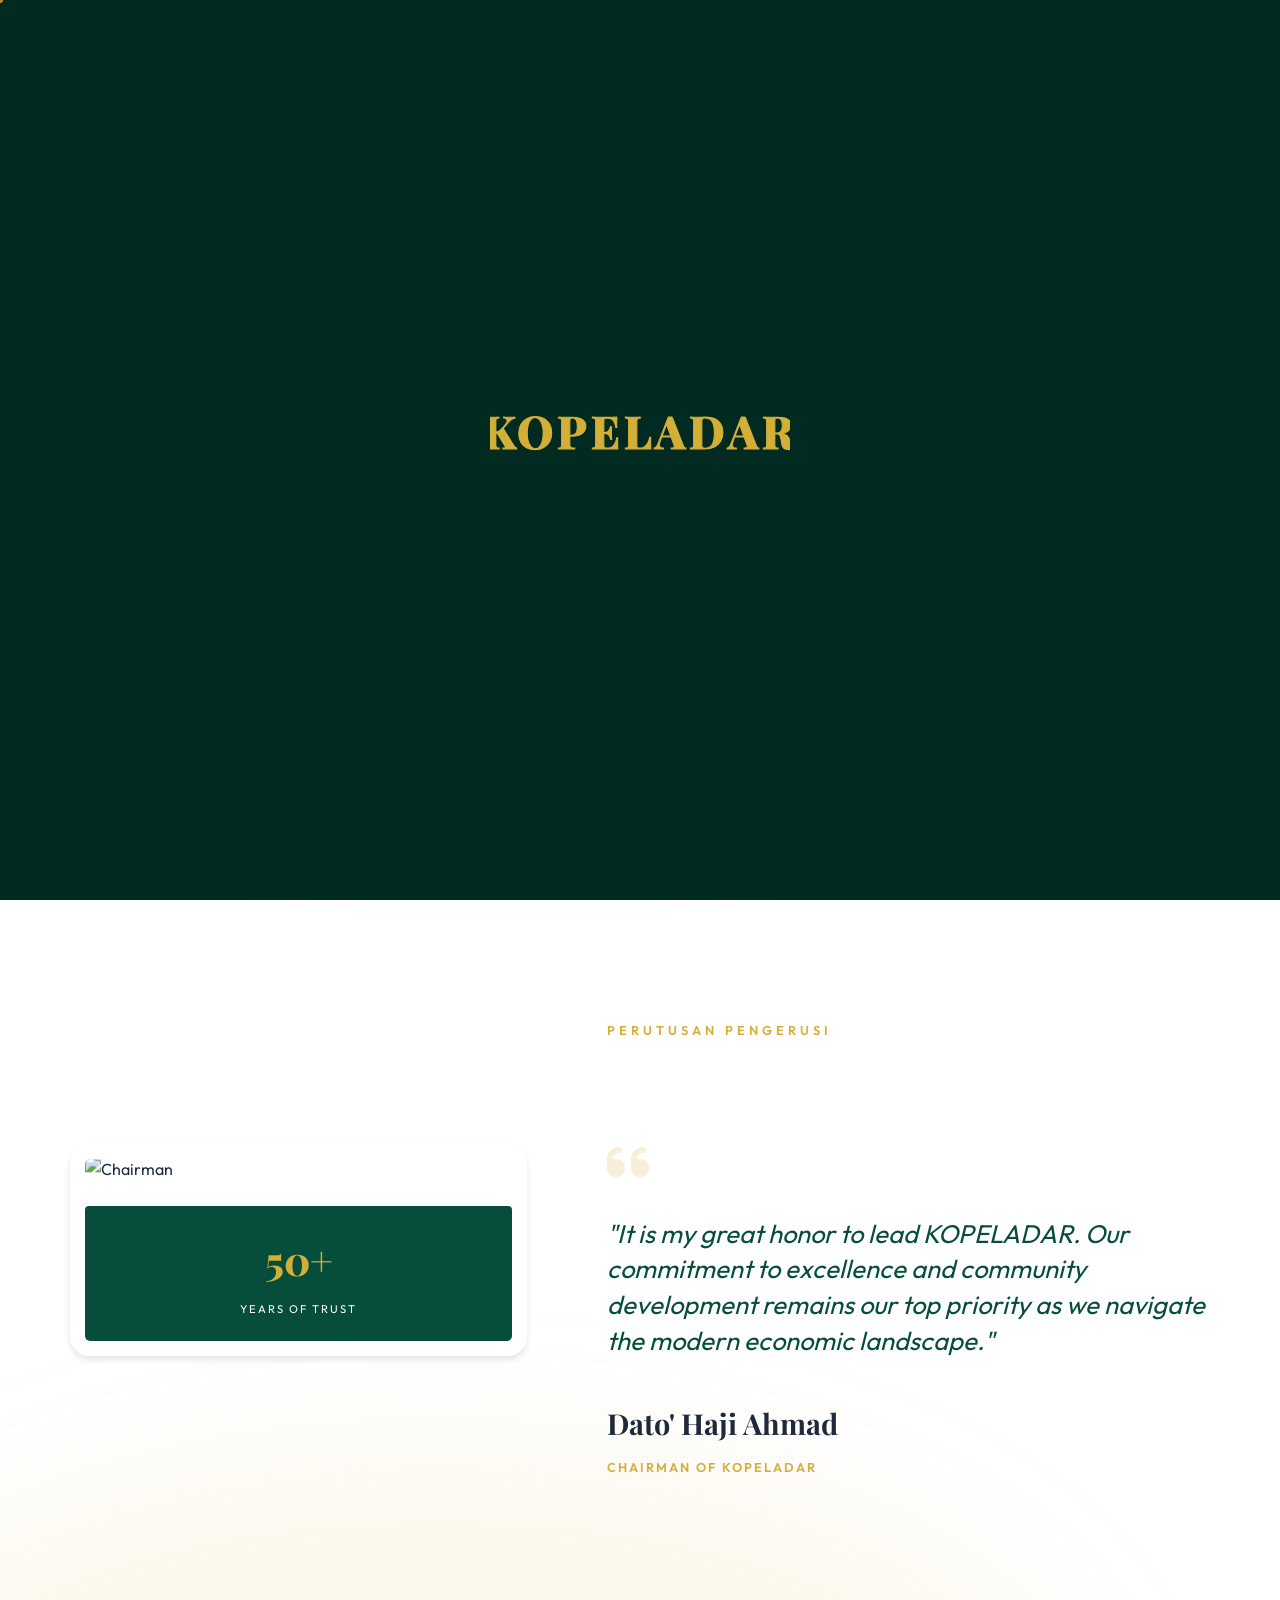
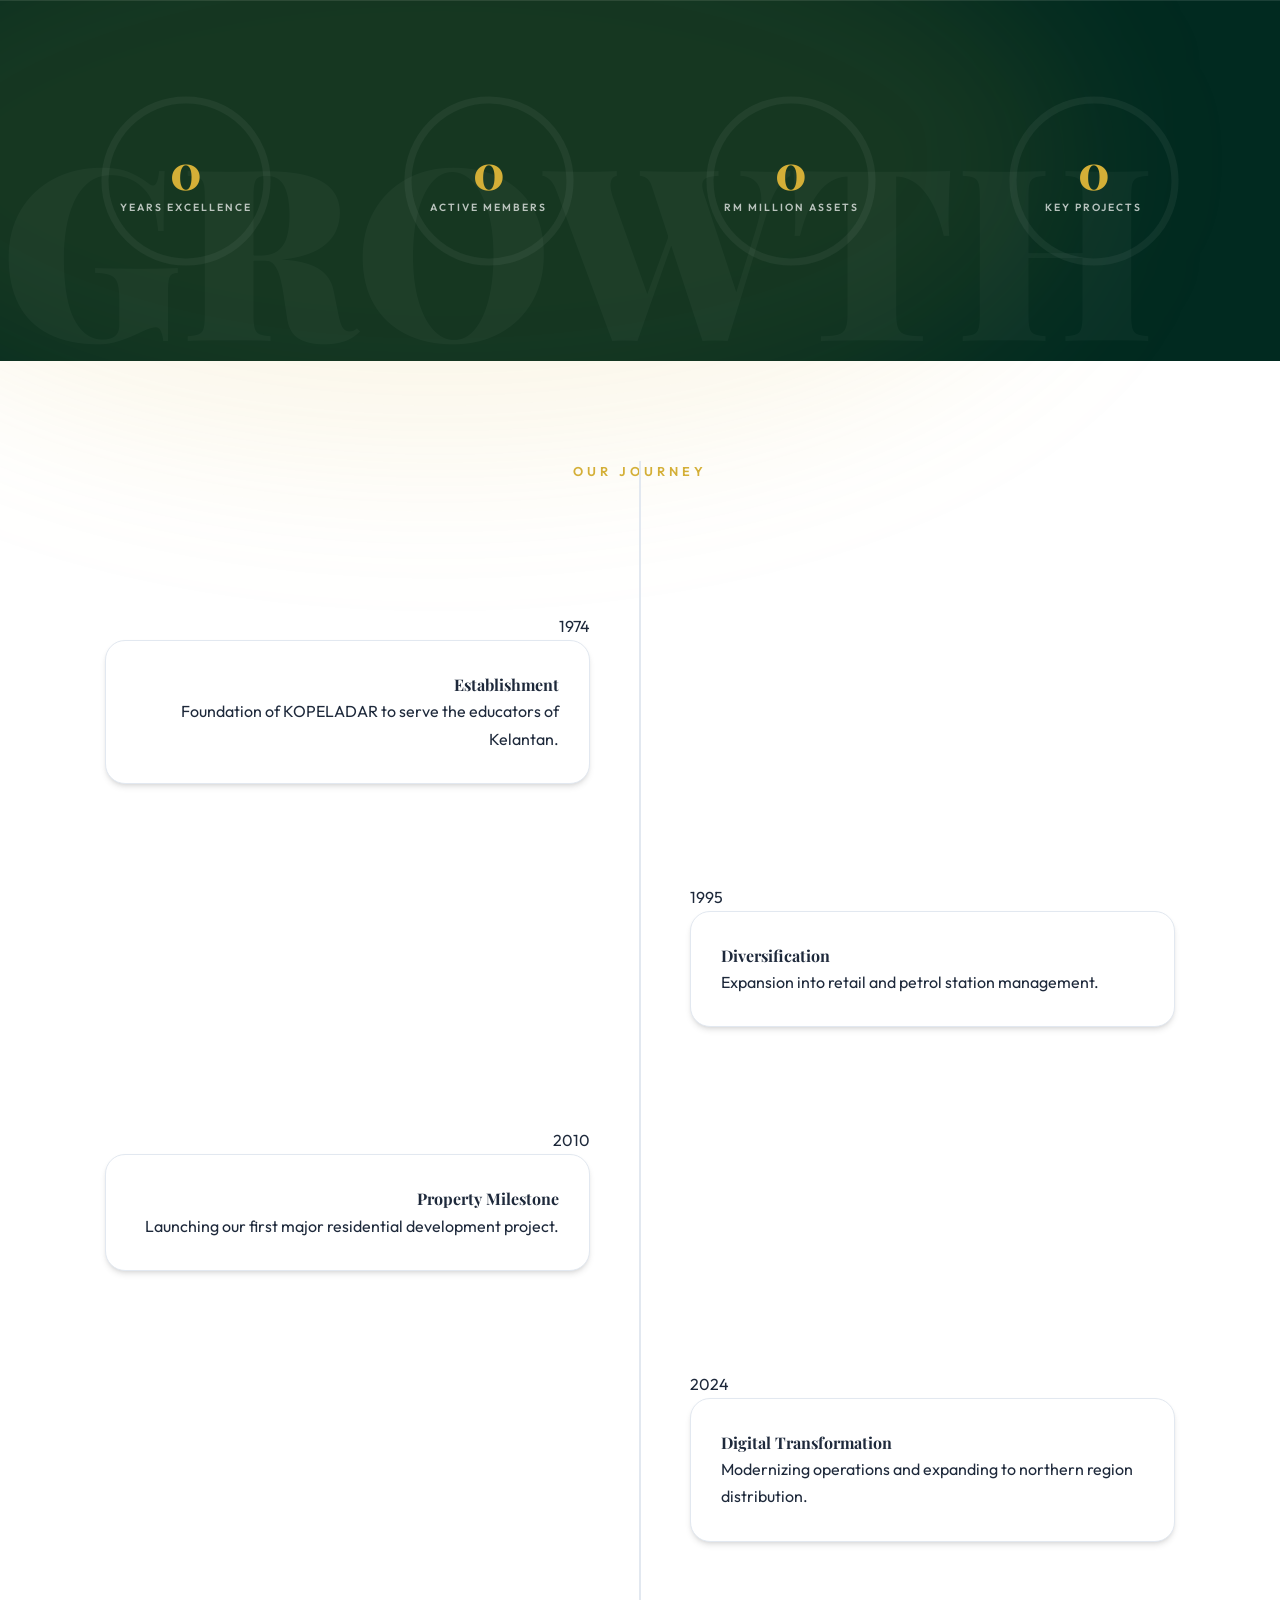
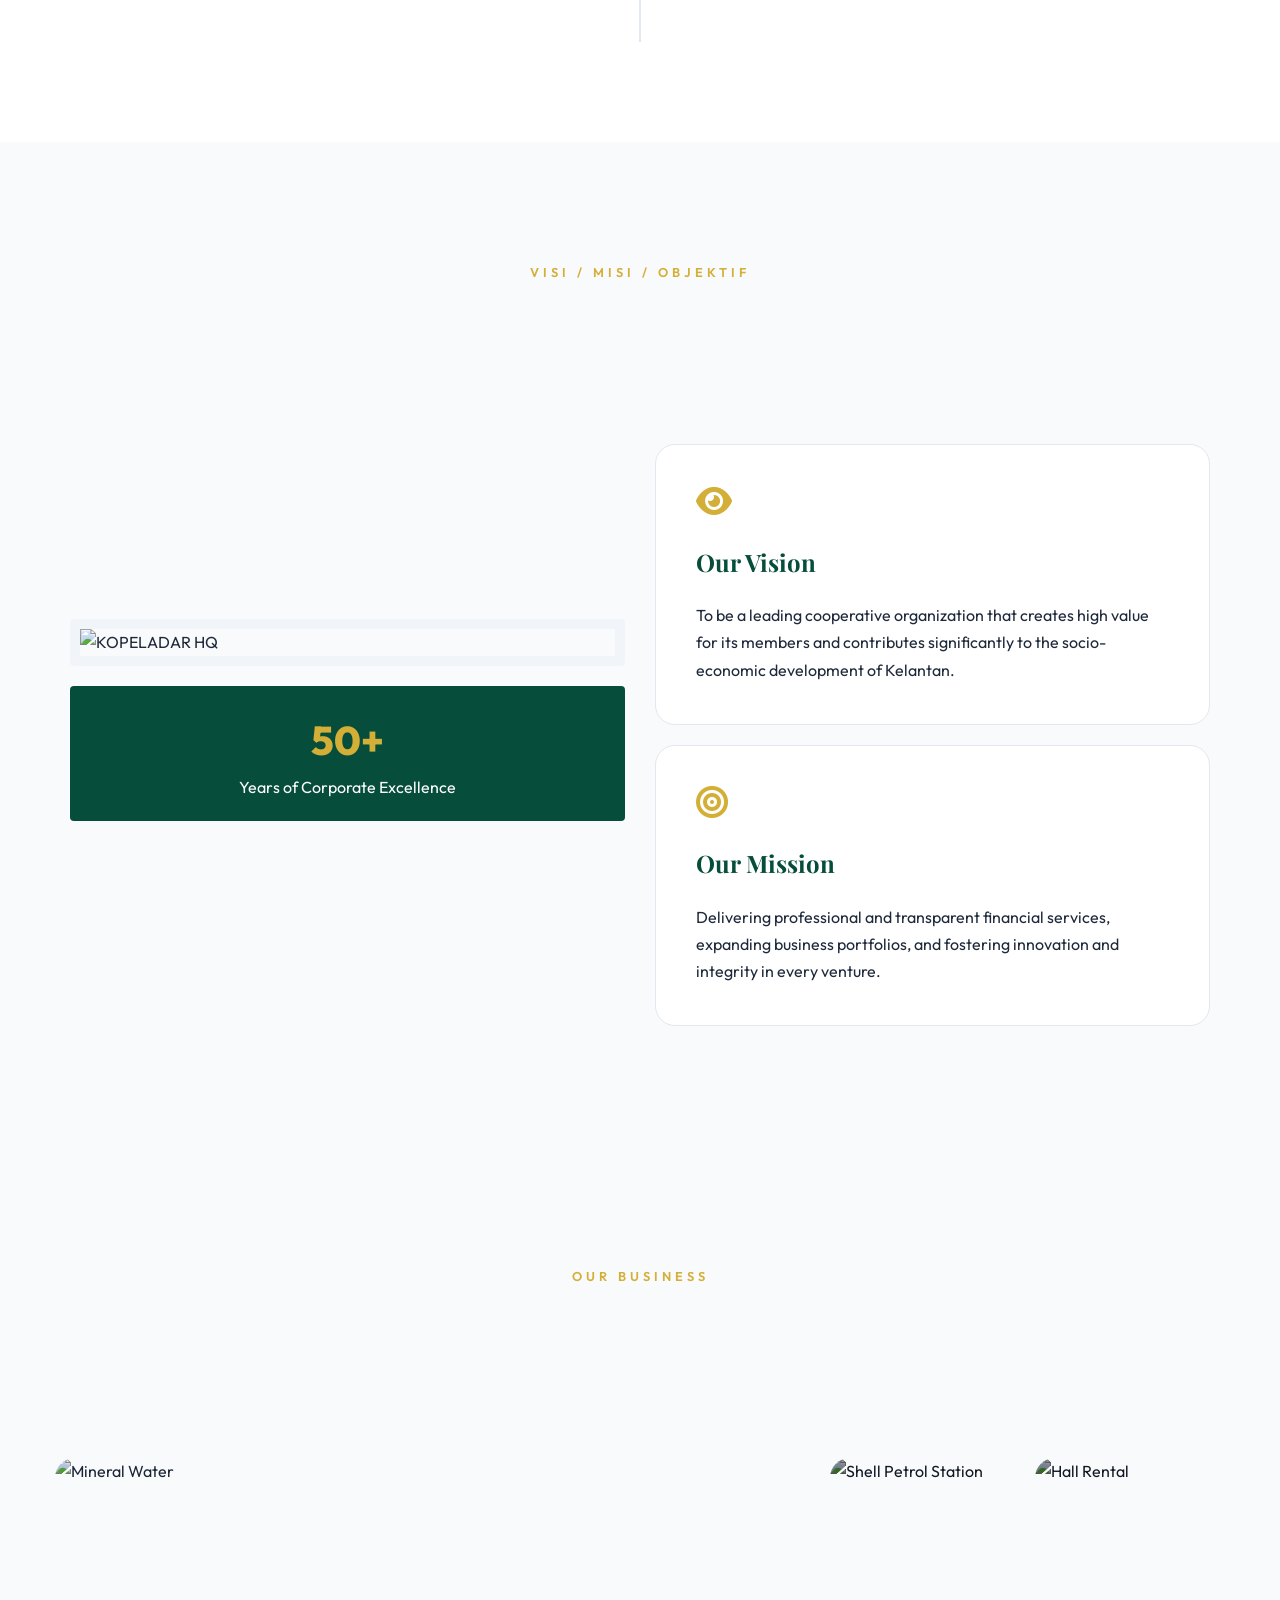
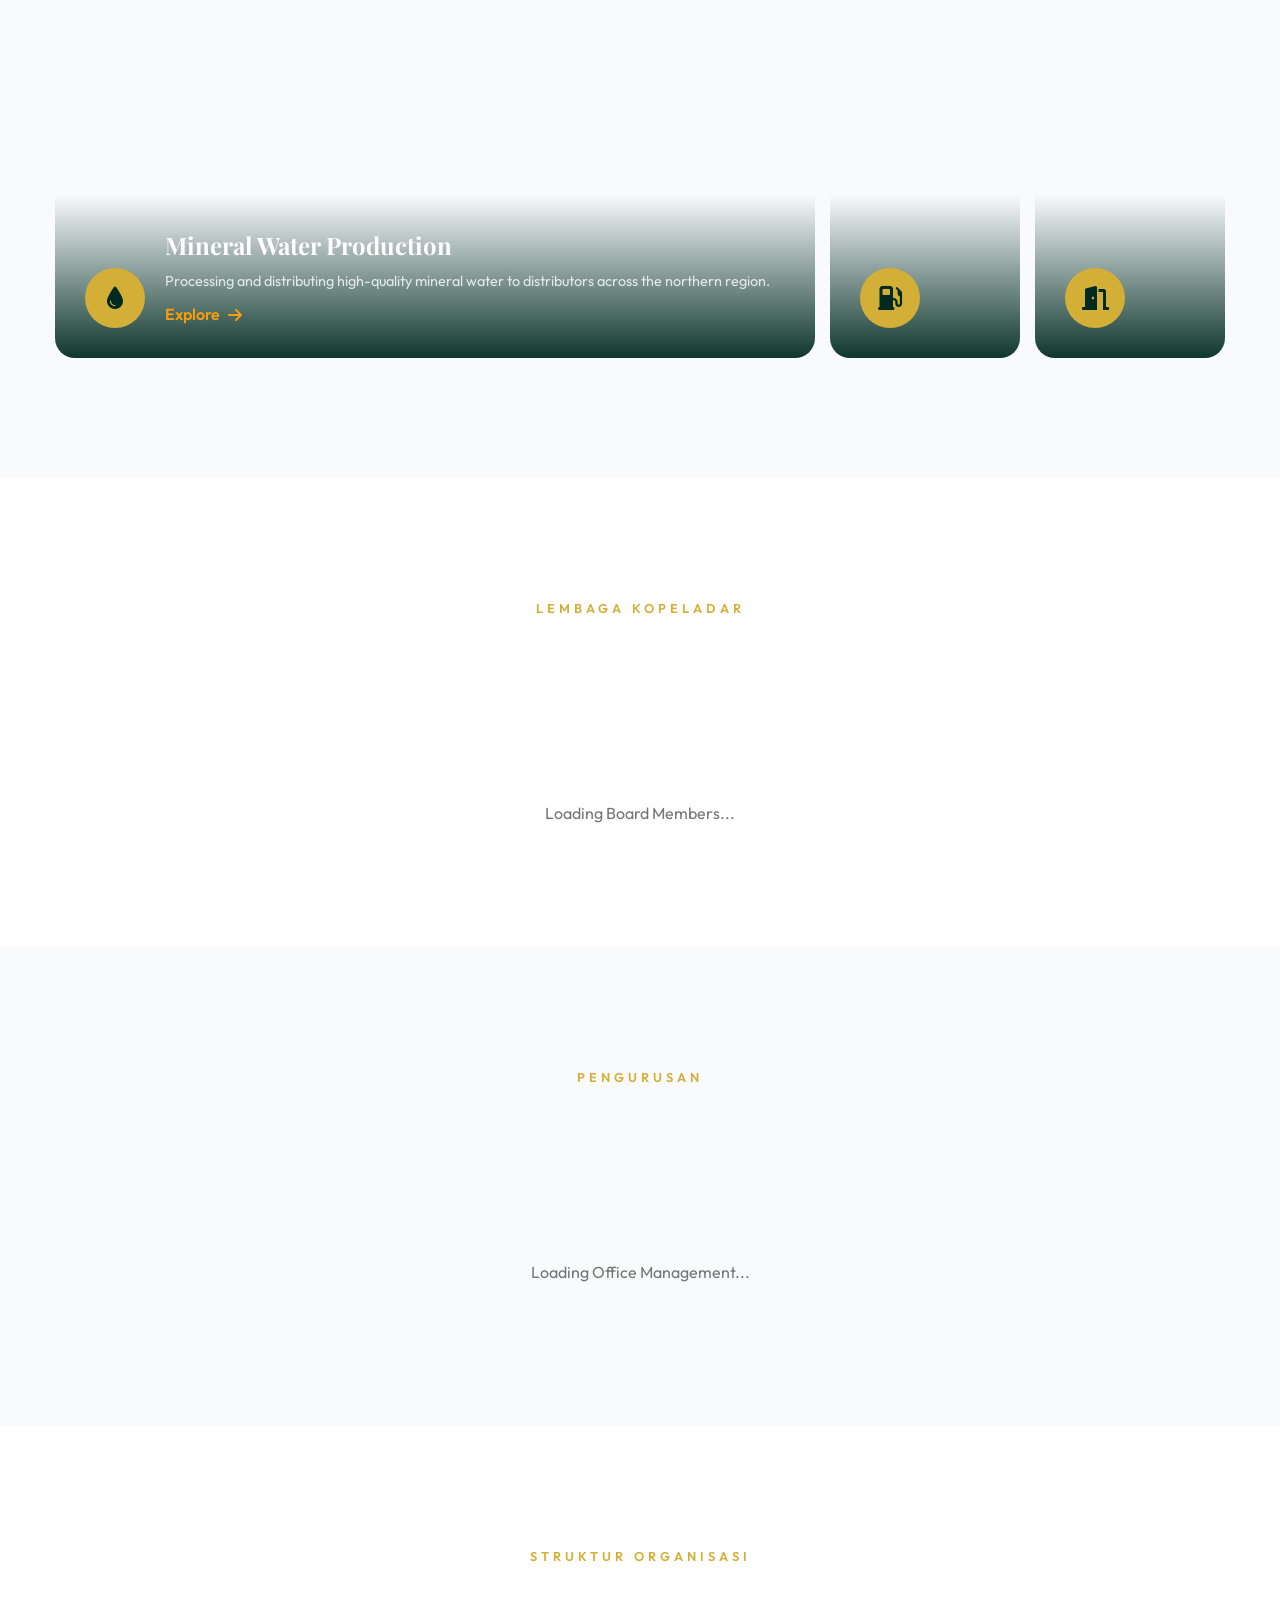
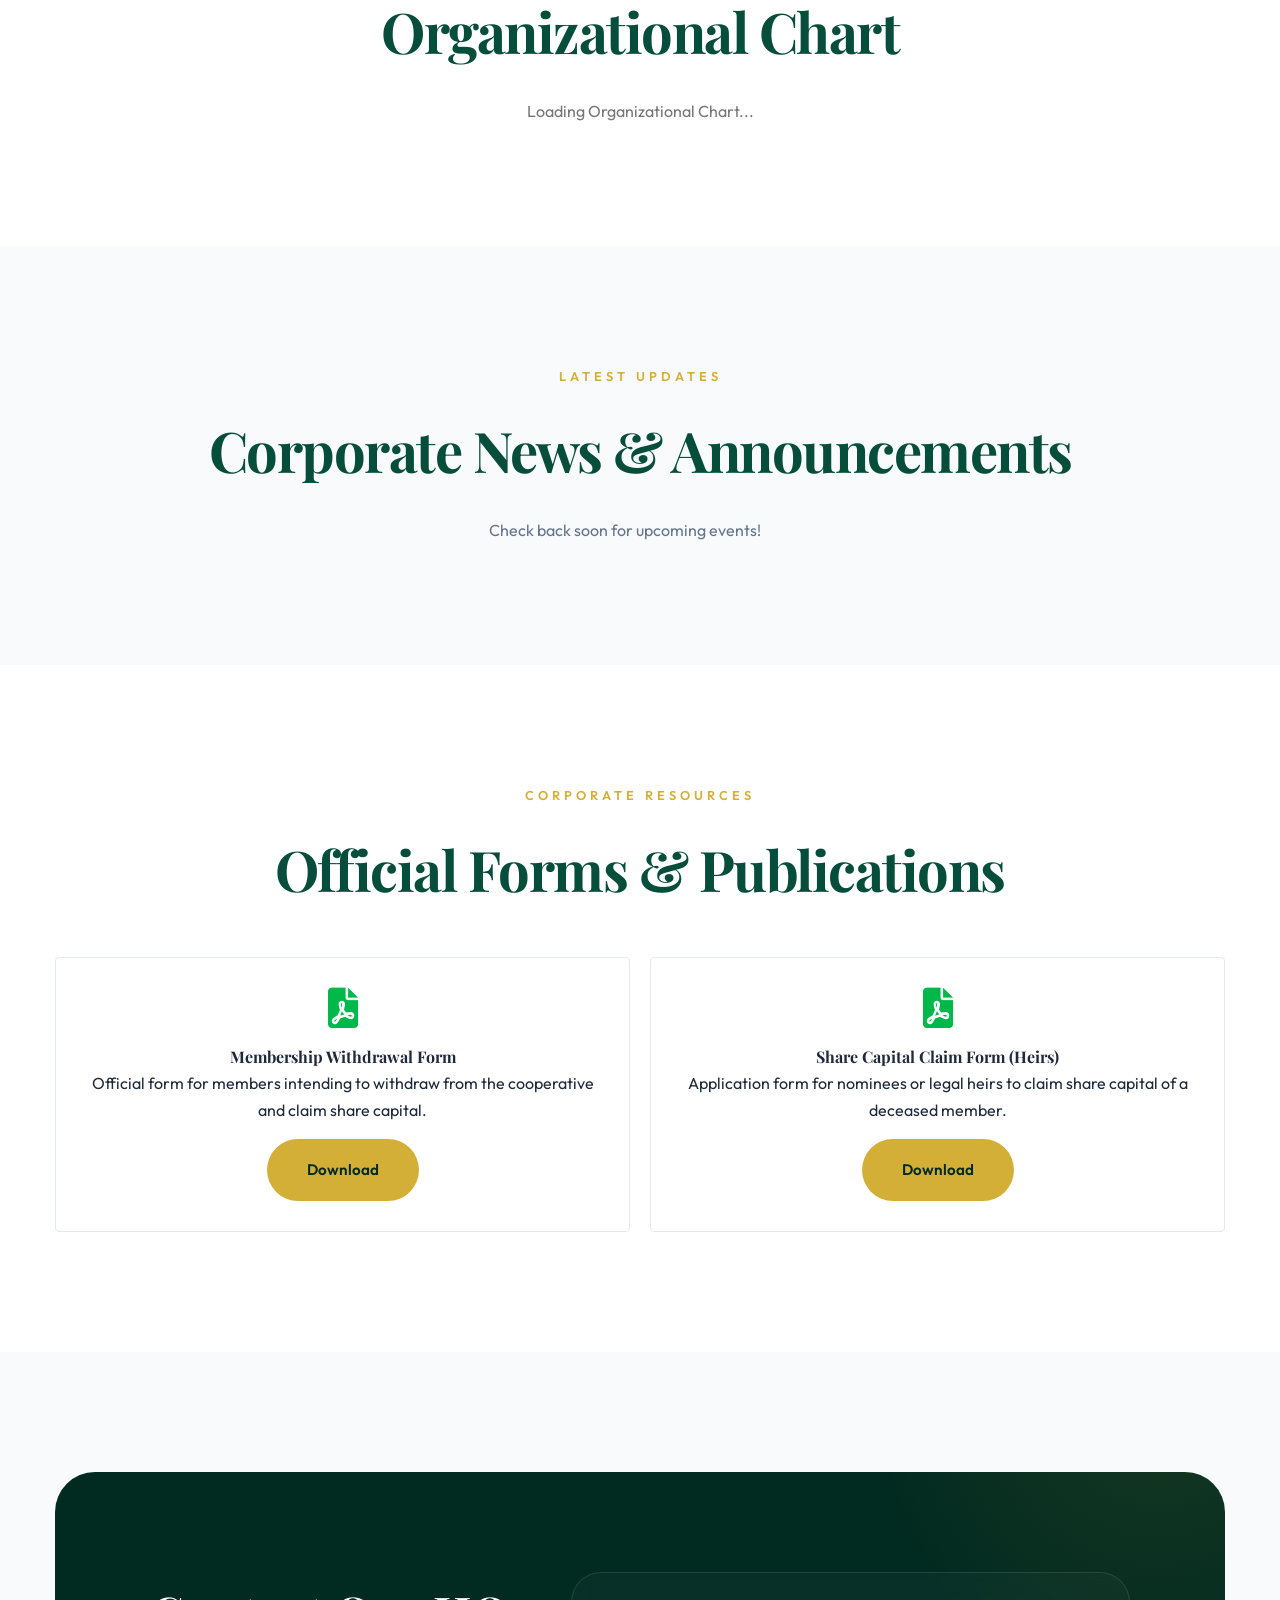
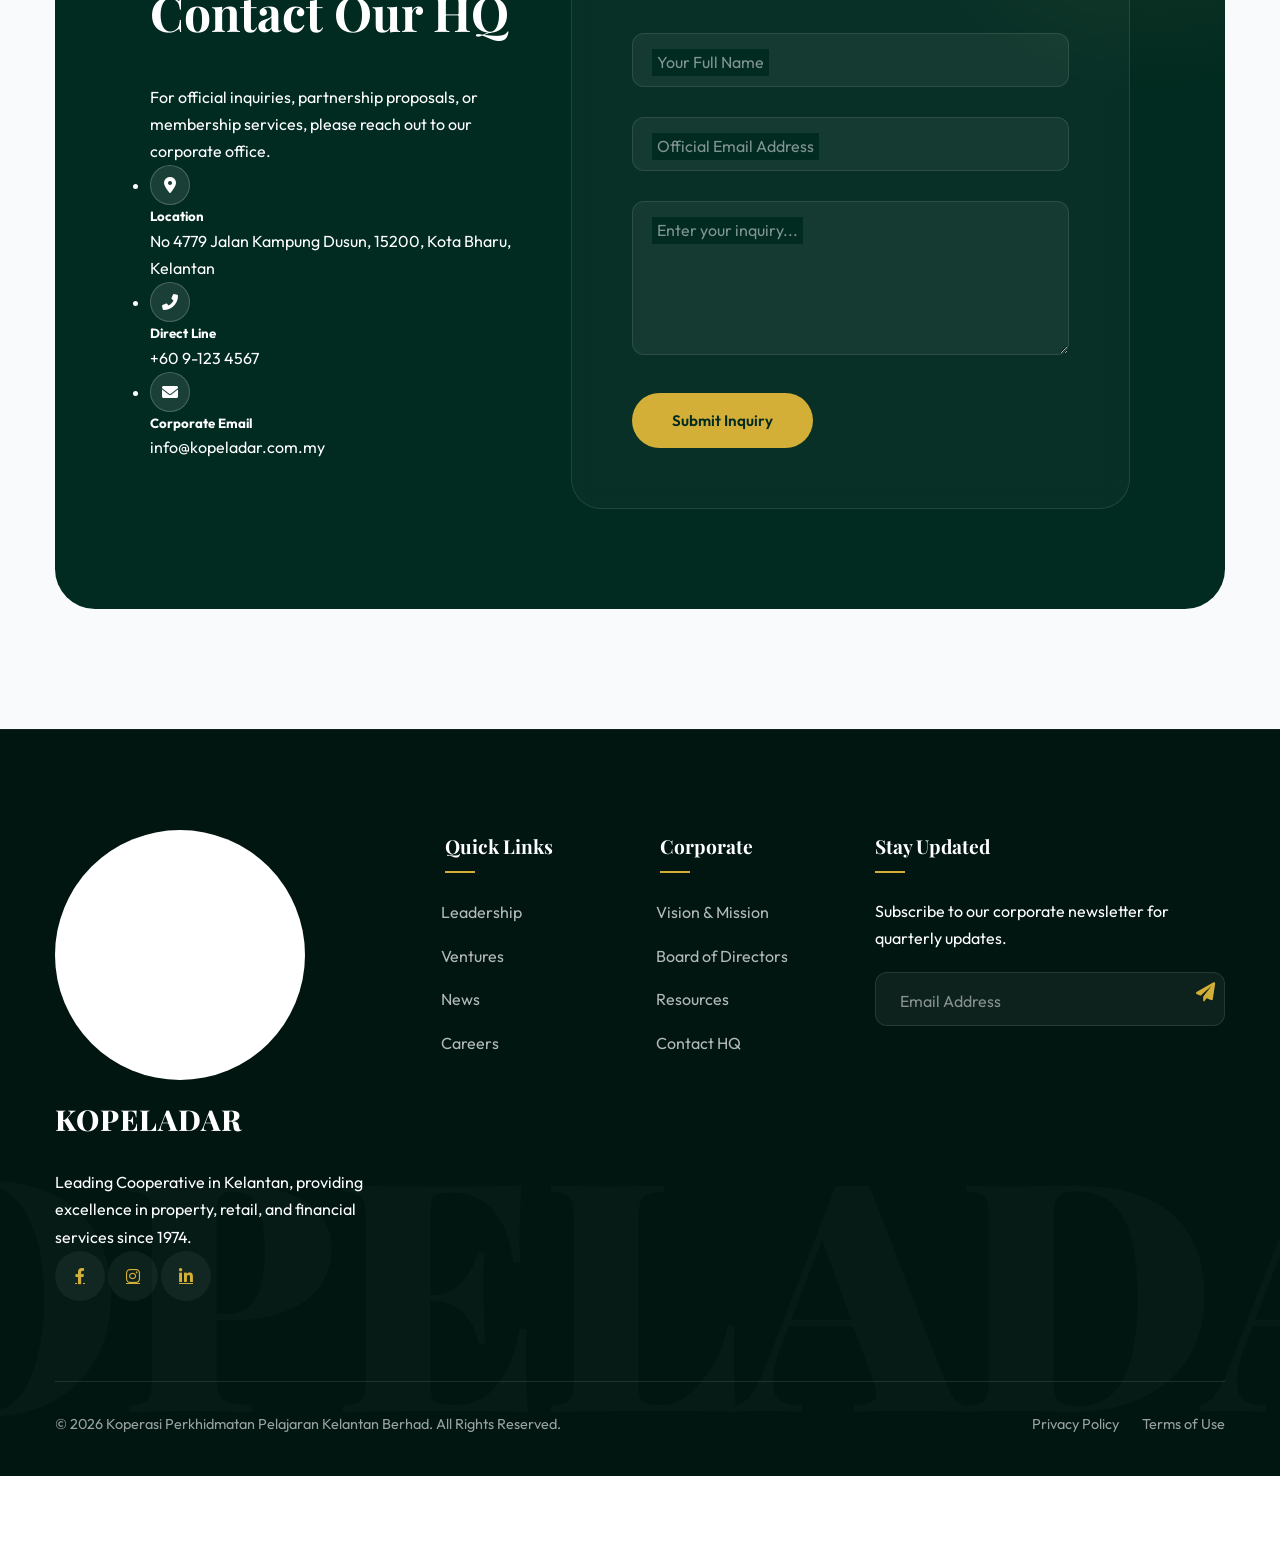
==== commit bde2ea0a: "major fixes" ====
--- a/index.html
+++ b/index.html
@@ -83,8 +83,7 @@
                             </li>
                         </ul>
                     </li>
-                    <li><a href="index.html#contact" data-i18n="nav-contact">Hubungi Kami</a></li>
-                    <li><a href="admin/login.php"><i class="fas fa-user-shield"></i> Log In</a></li>
+                    <li><a href="contact.html" data-i18n="nav-contact">Hubungi Kami</a></li>
                 </ul>
             </nav>
 
@@ -104,29 +103,27 @@
         </div>
     </header>
 
-    <!-- HERO SECTION -->
-    <section id="home" class="hero relative-overflow">
-        <video autoplay muted loop playsinline class="hero-video">
-            <source src="https://www.w3schools.com/html/mov_bbb.mp4" type="video/mp4">
-        </video>
-        <div class="hero-overlay-gradient"></div>
-        <div class="container relative-z">
-            <div class="hero-content">
-                <h6 class="sub-title" data-aos="fade-up">ESTABLISHED 1974</h6>
-                <h1 data-aos="fade-up" data-aos-delay="100">
-                    <span data-i18n="hero-title-1">Pioneering</span><br>
-                    <span class="accent" data-i18n="hero-title-2">Corporate Excellence</span>
-                </h1>
-                <p data-aos="fade-up" data-aos-delay="200" data-i18n="hero-subtitle">Empowering the community of
-                    Kelantan through sustainable business ventures and professional services for over 50 years.</p>
-                <div class="hero-btns" data-aos="fade-up" data-aos-delay="300">
-                    <a href="#ventures" class="btn btn-primary" data-i18n="btn-explore">Explore Ventures <i
-                            class="fas fa-arrow-right"></i></a>
-                    <a href="#contact" class="btn btn-outline" data-i18n="btn-contact">Get In Touch</a>
-                </div>
-            </div>
-        </div>
-    </section>
+   <section id="home" class="hero relative-overflow">
+    <img src="img/hero1.png" alt="KOPELADAR Hero Image" class="hero-image">
+    
+    <div class="hero-overlay-gradient"></div>
+    <div class="container relative-z">
+        <div class="hero-content">
+            <h6 class="sub-title" data-aos="fade-up">ESTABLISHED 1974</h6>
+            <h1 data-aos="fade-up" data-aos-delay="100">
+                <span data-i18n="hero-title-1">Pioneering</span><br>
+                <span class="accent" data-i18n="hero-title-2">Corporate Excellence</span>
+            </h1>
+            <p data-aos="fade-up" data-aos-delay="200" data-i18n="hero-subtitle">
+                Empowering the community of Kelantan through sustainable business ventures and professional services for over 50 years.
+            </p>
+            <div class="hero-btns" data-aos="fade-up" data-aos-delay="300">
+                <a href="#ventures" class="btn btn-primary" data-i18n="btn-explore">Explore Ventures <i class="fas fa-arrow-right"></i></a>
+                <a href="#contact" class="btn btn-outline" data-i18n="btn-contact">Get In Touch</a>
+            </div>
+        </div>
+    </div>
+</section>
 
     <!-- CHAIRMAN MESSAGE -->
     <section id="chairman" class="chairman section-padding relative-overflow">
@@ -180,7 +177,7 @@
                         <circle class="progress" cx="50" cy="50" r="45" data-percent="100"></circle>
                     </svg>
                     <div class="stat-content">
-                        <span class="count" data-target="50">0</span>
+                        <span class="count" id="years-counter" data-target="50">0</span>
                         <p data-i18n="stat-years">Years Excellence</p>
                     </div>
                 </div>
@@ -433,41 +430,6 @@
             </div>
     </section>
 
-    <!-- CUSTOMER SERVICE (Khidmat Pelanggan) -->
-    <section id="customer-service" class="section-padding bg-light">
-        <div class="container">
-            <div class="section-header text-center" data-aos="fade-up">
-                <h6 class="sub-title" data-i18n="nav-customer">Khidmat Pelanggan</h6>
-                <h2 data-i18n="customer-title">Excellence in Service</h2>
-            </div>
-            <div class="text-center" data-aos="fade-up">
-                <p style="font-size: 1.2rem; color: var(--gray-dark);">We are committed to providing the best service to
-                    our members and customers.</p>
-                <a href="#contact" class="btn btn-primary" style="margin-top: 20px;">Contact Support</a>
-            </div>
-        </div>
-    </section>
-
-    <!-- CAREERS SECTION -->
-    <section id="careers" class="careers section-padding bg-light">
-        <div class="container">
-            <div class="section-header text-center" data-aos="fade-up">
-                <h6 class="sub-title" data-i18n="careers-tag">CAREERS</h6>
-                <h2 data-i18n="careers-title">Join Our Professional Team</h2>
-            </div>
-            <div class="careers-list" data-aos="fade-up">
-                <div class="career-item">
-                    <div class="career-info">
-                        <h4 data-i18n="job-1-title">Management Trainee</h4>
-                        <p data-i18n="job-1-desc">Seeking energetic individuals to join our professional corporate
-                            development program.</p>
-                    </div>
-                    <a href="#contact" class="btn btn-primary" data-i18n="btn-apply">Apply Now</a>
-                </div>
-            </div>
-        </div>
-    </section>
-
     <!-- NEWS & ANNOUNCEMENTS -->
     <section id="news" class="section-padding bg-light">
     <div class="container">
@@ -488,29 +450,28 @@
     </div>
 </section>
 
-    <!-- DOWNLOADS SECTION -->
     <section id="downloads" class="downloads section-padding">
-        <div class="container">
-            <div class="section-header text-center" data-aos="fade-up">
-                <h6 class="sub-title" data-i18n="downloads-tag">CORPORATE RESOURCES</h6>
-                <h2 data-i18n="downloads-title">Official Forms & Publications</h2>
-            </div>
-            <div class="downloads-grid">
-                <div class="download-item" data-aos="fade-up">
-                    <i class="fas fa-file-pdf"></i>
-                    <h4 data-i18n="doc-1-title">Membership Form</h4>
-                    <p>Official registration document for new members.</p>
-                    <a href="#" class="btn btn-primary" style="margin-top: 15px;" data-i18n="btn-download">Download</a>
-                </div>
-                <div class="download-item" data-aos="fade-up" data-aos-delay="100">
-                    <i class="fas fa-file-pdf"></i>
-                    <h4 data-i18n="doc-2-title">Annual Report 2024</h4>
-                    <p>Comprehensive overview of corporate performance.</p>
-                    <a href="#" class="btn btn-primary" style="margin-top: 15px;" data-i18n="btn-download">Download</a>
-                </div>
-            </div>
-        </div>
-    </section>
+    <div class="container">
+        <div class="section-header text-center" data-aos="fade-up">
+            <h6 class="sub-title" data-i18n="downloads-tag">CORPORATE RESOURCES</h6>
+            <h2 data-i18n="downloads-title">Official Forms & Publications</h2>
+        </div>
+        <div class="downloads-grid">
+            <div class="download-item" data-aos="fade-up">
+                <i class="fas fa-file-pdf"></i>
+                <h4 data-i18n="doc-1-title">Membership Withdrawal Form</h4>
+                <p>Official form for members intending to withdraw from the cooperative and claim share capital.</p>
+                <a href="docs/Borang Tarik Diri Koop.pdf" download="KOPELADAR_Membership_Form" class="btn btn-primary" style="margin-top: 15px;" data-i18n="btn-download">Download</a>
+            </div>
+            <div class="download-item" data-aos="fade-up" data-aos-delay="100">
+                <i class="fas fa-file-pdf"></i>
+                <h4 data-i18n="doc-2-title">Share Capital Claim Form (Heirs)</h4>
+                <p>Application form for nominees or legal heirs to claim share capital of a deceased member.</p>
+                <a href="docs/BORANG TUNTUTAN MODAL SYER OLEH WASI.pdf" download="KOPELADAR_Annual_Report_2024" class="btn btn-primary" style="margin-top: 15px;" data-i18n="btn-download">Download</a>
+            </div>
+        </div>
+    </div>
+</section>
 
     <!-- CONTACT SECTION -->
     <section id="contact" class="contact section-padding bg-light">
@@ -647,14 +608,12 @@
                 <div class="footer-legal">
                     <a href="#">Privacy Policy</a>
                     <a href="#">Terms of Use</a>
-                    <a href="admin/login.php" style="margin-left: 20px; color: var(--gray-dark);">Admin Login</a>
                 </div>
             </div>
         </div>
     </footer>
 
-    <!-- Scripts -->
-    <!-- Navigation is now inlined and initialized in main.js for file:// compatibility -->
+   
     <script src="https://cdnjs.cloudflare.com/ajax/libs/aos/2.3.4/aos.js"></script>
     <script src="https://cdn.jsdelivr.net/npm/swiper@11/swiper-bundle.min.js"></script>
     <script src="https://cdnjs.cloudflare.com/ajax/libs/PapaParse/5.4.1/papaparse.min.js"></script>
--- a/css/style.css
+++ b/css/style.css
@@ -80,7 +80,73 @@
 .container {
     max-width: 1200px;
     margin: 0 auto;
-    padding: 0 20px;
+    padding: 0 15px;
+}
+
+.row {
+    display: flex;
+    flex-wrap: wrap;
+    margin-left: 0;
+    margin-right: 0;
+    width: 100%;
+}
+
+[class*="col-"] {
+    padding-left: 15px;
+    padding-right: 15px;
+    box-sizing: border-box;
+}
+
+.col-1 {
+    width: 8.33%;
+}
+
+.col-2 {
+    width: 16.66%;
+}
+
+.col-3 {
+    width: 25%;
+}
+
+.col-4 {
+    width: 33.33%;
+}
+
+.col-5 {
+    width: 41.66%;
+}
+
+.col-6 {
+    width: 50%;
+}
+
+.col-7 {
+    width: 58.33%;
+}
+
+.col-8 {
+    width: 66.66%;
+}
+
+.col-9 {
+    width: 75%;
+}
+
+.col-10 {
+    width: 83.33%;
+}
+
+.col-11 {
+    width: 91.66%;
+}
+
+.col-12 {
+    width: 100%;
+}
+
+.align-center {
+    align-items: center;
 }
 
 /* PRELOADER: SVG DRAWING */
@@ -152,6 +218,7 @@
     display: flex;
     justify-content: space-between;
     align-items: center;
+    position: relative;
 }
 
 .logo {
@@ -344,6 +411,50 @@
     margin: 0 5px;
 }
 
+/* RESPONSIVE HEADER FIXES */
+@media (max-width: 1200px) {
+    #navbar>ul {
+        gap: 20px;
+    }
+}
+
+@media (max-width: 991px) {
+    .header-right {
+        gap: 15px;
+    }
+
+    #navbar {
+        display: none !important;
+    }
+
+    .logo-text {
+        font-size: 1.4rem;
+    }
+
+    [class*="col-"] {
+        width: 100% !important;
+    }
+
+    .chairman-text {
+        padding-left: 0 !important;
+        margin-top: 40px;
+    }
+}
+
+@media (max-width: 576px) {
+    .logo-text {
+        display: none;
+    }
+
+    .logo-img {
+        height: 45px;
+    }
+
+    .header-right {
+        gap: 10px;
+    }
+}
+
 /* HERO */
 .hero {
     height: 100vh;
@@ -391,8 +502,10 @@
 .hero-content {
     position: relative;
     z-index: 10;
-    max-width: 900px;
+    width: 100%;
+    max-width: 100%;
     color: var(--white);
+    padding-left: 20px;
 }
 
 .hero-content .sub-title {
@@ -597,7 +710,7 @@
 }
 
 .stat-item p {
-    font-size: 0.9rem;
+    font-size: 0.65rem;
     letter-spacing: 2px;
     text-transform: uppercase;
     font-weight: 600;
@@ -635,33 +748,6 @@
     text-align: right;
 }
 
-.timeline-dot {
-    position: absolute;
-    top: 10px;
-    width: 20px;
-    height: 20px;
-    background: var(--accent);
-    border-radius: 50%;
-    box-shadow: 0 0 0 5px rgba(212, 175, 55, 0.2);
-    z-index: 10;
-}
-
-.timeline-item:nth-child(odd) .timeline-dot {
-    right: -10px;
-}
-
-.timeline-item:nth-child(even) .timeline-dot {
-    left: -10px;
-}
-
-.timeline-year {
-    font-family: 'Playfair Display';
-    font-size: 3rem;
-    font-weight: 800;
-    color: var(--primary);
-    margin-bottom: 15px;
-}
-
 .timeline-content {
     background: var(--white);
     padding: 30px;
@@ -670,6 +756,30 @@
     border: 1px solid var(--gray-border);
 }
 
+@media (max-width: 768px) {
+    .timeline-line {
+        left: 20px;
+        transform: none;
+    }
+
+    .timeline-item {
+        width: 100%;
+        padding-left: 50px;
+        padding-right: 0;
+        text-align: left !important;
+    }
+
+    .timeline-item:nth-child(even) {
+        margin-left: 0;
+    }
+
+    .timeline-dot {
+        left: 10px !important;
+        right: auto !important;
+    }
+}
+
+
 /* HQ STATUS WIDGET */
 .hq-widget {
     position: fixed;
@@ -694,6 +804,19 @@
 
 .widget-body:hover {
     transform: translateY(-5px);
+}
+
+@media (max-width: 576px) {
+    .hq-widget {
+        bottom: 20px;
+        right: 20px;
+        left: 20px;
+    }
+
+    .widget-body {
+        justify-content: center;
+        width: 100%;
+    }
 }
 
 .status-indicator {
@@ -1102,6 +1225,7 @@
 }
 
 /* MANAGEMENT */
+/* MANAGEMENT */
 .management-grid {
     display: grid;
     grid-template-columns: repeat(auto-fit, minmax(280px, 1fr));
@@ -1113,18 +1237,37 @@
     background: var(--white);
     border: 1px solid var(--gray-border);
     transition: var(--transition);
-    border-radius: 4px;
+    border-radius: 20px;
+    /* Softened the corners of the card */
     overflow: hidden;
-}
-
+    padding-top: 40px;
+    /* Pushes the avatar down from the ceiling */
+}
+
+/* Centers the image container */
+.member-img {
+    display: flex;
+    justify-content: center;
+}
+
+/* The new circular avatar styling */
 .member-img img {
-    width: 100%;
-    height: 350px;
+    width: 140px;
+    height: 140px;
+    border-radius: 50%;
     object-fit: cover;
+    border: 4px solid var(--gray-light);
+    box-shadow: 0 10px 25px rgba(0, 0, 0, 0.08);
+    transition: transform 0.4s ease;
+}
+
+/* Adds a slight zoom effect on hover just like the main chart */
+.member-card:hover .member-img img {
+    transform: scale(1.05);
 }
 
 .member-info {
-    padding: 20px;
+    padding: 25px 20px 40px 20px;
     text-align: center;
 }
 
@@ -1244,9 +1387,30 @@
 }
 
 .footer-logo {
+    display: flex;
+    flex-direction: column; /* Stacks items vertically */
+    align-items: flex-start; /* Keeps them aligned to the left of the column */
+    gap: 15px;
+    margin-bottom: 25px;
+}
+
+.footer-logo img {
+    height: 250px; /* Slightly larger for the stacked layout */
+    width: 250px;
+    object-fit: cover;
+    border-radius: 50%; /* Maintains the circular shape */
+    background: var(--white);
+    padding: 5px;
+    box-shadow: var(--shadow-sm);
+}
+
+.footer-logo span {
     font-family: 'Playfair Display', serif;
     font-weight: 800;
-    font-size: 2.5rem;
+    font-size: 1.8rem; /* Adjusted for better proportions when stacked */
+    color: var(--white);
+    letter-spacing: 1px;
+    display: block;
 }
 
 .social-links a {
@@ -1258,11 +1422,13 @@
     align-items: center;
     justify-content: center;
     transition: var(--transition);
+    color: #d4af37;
 }
 
 .social-links a:hover {
     background: var(--accent);
     transform: translateY(-5px);
+    color: var(--primary);
 }
 
 /* RESPONSIVE */
@@ -1271,13 +1437,6 @@
 }
 
 @media (max-width: 991px) {
-
-    .col-5,
-    .col-6,
-    .col-7 {
-        width: 100%;
-    }
-
     .contact-info {
         margin-bottom: 40px;
     }
@@ -1369,6 +1528,20 @@
 
     #main-header.scrolled .mobile-toggle span {
         background: var(--primary);
+    }
+
+    .mobile-toggle.active span:nth-child(1) {
+        transform: translateY(8.5px) rotate(45deg);
+        background: var(--white) !important;
+    }
+
+    .mobile-toggle.active span:nth-child(2) {
+        opacity: 0;
+    }
+
+    .mobile-toggle.active span:nth-child(3) {
+        transform: translateY(-8.5px) rotate(-45deg);
+        background: var(--white) !important;
     }
 }
 
@@ -1810,8 +1983,34 @@
 /* Magnetic Button Base */
 .magnetic-btn {
     position: relative;
-    overflow: hidden;
     display: inline-block;
+    transition: transform 0.2s cubic-bezier(0.23, 1, 0.32, 1);
+}
+
+.magnetic-btn>* {
+    display: inline-block;
+    pointer-events: none;
+    transition: transform 0.2s cubic-bezier(0.23, 1, 0.32, 1);
+}
+
+.magnetic-btn:hover {
+    box-shadow: 0 20px 40px rgba(212, 175, 55, 0.4);
+}
+
+.magnetic-btn.submitting {
+    opacity: 0.8;
+    cursor: wait;
+}
+
+.magnetic-btn.submitted {
+    background: #4ade80 !important;
+    color: white !important;
+    border-color: #4ade80 !important;
+    transform: scale(1.05) !important;
+}
+
+.magnetic-btn.submitted i {
+    margin-right: 8px;
 }
 
 @keyframes checkmarkPop {
@@ -1903,24 +2102,24 @@
     opacity: 0;
 }
 
-/* HERO VIDEO */
+/* HERO IMAGE STYLES */
 .hero.relative-overflow {
     position: relative;
     overflow: hidden;
-}
-
-.hero-video {
-    position: absolute;
-    top: 50%;
-    left: 50%;
-    min-width: 100%;
-    min-height: 100%;
-    width: auto;
-    height: auto;
-    transform: translateX(-50%) translateY(-50%);
+    height: 100vh; /* Ensures the section takes full screen height */
+}
+
+.hero-image {
+    position: absolute;
+    top: 0;
+    left: 0;
+    width: 100%;
+    height: 100%;
     z-index: 0;
-    object-fit: cover;
-    filter: brightness(0.7) contrast(1.1);
+    /* This makes the image act like a background-cover */
+    object-fit: cover; 
+    object-position: center;
+    filter: brightness(0.6) contrast(1.1); /* Slightly darker for better text readability */
 }
 
 .hero-overlay-gradient {
@@ -1933,25 +2132,50 @@
     z-index: 1;
 }
 
-body.dark-mode .hero-overlay-gradient {
-    background: linear-gradient(to right, rgba(10, 23, 17, 0.95) 0%, rgba(10, 23, 17, 0.6) 100%);
-}
-
+/* Rest of your existing Z-index and layout classes */
 .relative-z {
     position: relative;
     z-index: 10;
-}
-
-.relative-overflow {
+}/* HERO IMAGE STYLES */
+.hero.relative-overflow {
     position: relative;
     overflow: hidden;
-}
-
+    height: 100vh; /* Ensures the section takes full screen height */
+}
+
+.hero-image {
+    position: absolute;
+    top: 0;
+    left: 0;
+    width: 100%;
+    height: 100%;
+    z-index: 0;
+    /* This makes the image act like a background-cover */
+    object-fit: cover; 
+    object-position: center;
+    filter: brightness(0.6) contrast(1.1); /* Slightly darker for better text readability */
+}
+
+.hero-overlay-gradient {
+    position: absolute;
+    top: 0;
+    left: 0;
+    width: 100%;
+    height: 100%;
+    background: linear-gradient(to right, rgba(2, 44, 34, 0.95) 0%, rgba(2, 44, 34, 0.4) 100%);
+    z-index: 1;
+}
+
+/* Rest of your existing Z-index and layout classes */
+.relative-z {
+    position: relative;
+    z-index: 10;
+}
 /* OVERSIZED WATERMARKS  */
 .huge-watermark {
     position: absolute;
     top: 10%;
-    left: -5%;
+    left: 0;
     font-family: 'Playfair Display', serif;
     font-size: clamp(8rem, 20vw, 15rem);
     font-weight: 900;
@@ -1961,13 +2185,15 @@
     pointer-events: none;
     white-space: nowrap;
     text-transform: uppercase;
+    min-width: 100%;
+    overflow: hidden;
 }
 
 .watermark-light {
     color: var(--white);
     opacity: 0.03;
     left: auto;
-    right: -5%;
+    right: 0;
 }
 
 /* MESH ORBS */
@@ -1977,6 +2203,7 @@
     filter: blur(80px);
     z-index: 0;
     pointer-events: none;
+    min-width: 100vw;
 }
 
 .orb-1 {
@@ -2427,7 +2654,535 @@
     }
 
     .internal-hero h1 {
-        font-size: 2.5rem;
-    }
-
+        font-size: 2.2rem;
+    }
+
+    .about-text .masked-header h2 {
+        font-size: 2.2rem;
+    }
+
+    /* Fixed Timeline Multi-fix */
+    .timeline-line {
+        left: 20px !important;
+        transform: none !important;
+    }
+
+    .timeline-item {
+        width: 100% !important;
+        padding-left: 50px !important;
+        padding-right: 0 !important;
+        text-align: left !important;
+        margin-bottom: 50px !important;
+    }
+
+    .timeline-item:nth-child(even) {
+        margin-left: 0 !important;
+    }
+
+    .timeline-dot {
+        left: 10px !important;
+        right: auto !important;
+        top: 15px !important;
+    }
+
+    .timeline-year {
+        font-size: 1.8rem !important;
+        margin-bottom: 10px !important;
+    }
+
+    /* Fix detail page features - Stack vertically on small screens */
+    .feature-item {
+        flex-direction: column !important;
+        align-items: flex-start !important;
+        gap: 10px !important;
+        text-align: left;
+        margin-bottom: 30px !important;
+    }
+
+    .feature-item>div {
+        width: 100%;
+    }
+
+    /* Fix Contact Box & Form */
+    .contact-box {
+        padding: 50px 20px !important;
+        border-radius: 20px !important;
+    }
+
+    .modern-form {
+        padding: 40px 20px !important;
+        margin-top: 30px;
+    }
+
+    .floating-label label {
+        font-size: 0.8rem !important;
+        left: 15px !important;
+    }
+
+    .floating-label input,
+    .floating-label textarea {
+        font-size: 0.95rem !important;
+        padding: 15px !important;
+    }
+}
+
+@media (max-width: 480px) {
+    .section-padding {
+        padding: 80px 0;
+    }
+
+    .hero-content h1 {
+        font-size: 2rem !important;
+    }
+
+    .hero-btns {
+        flex-direction: column;
+        width: 100%;
+    }
+
+    .hero-btns .btn {
+        width: 100%;
+        justify-content: center;
+    }
+
+    .section-header h2 {
+        font-size: 2rem !important;
+    }
+
+    .internal-hero h1 {
+        font-size: 1.8rem !important;
+    }
+}
+
+/* =========================================================================
+   BLOG & NEWS GRID STYLING
+   ========================================================================= */
+
+#activity-container {
+    display: flex;
+    flex-wrap: wrap;
+    margin: 0 -15px;
+}
+
+.blog-card {
+    background: var(--white);
+    border-radius: 20px;
+    overflow: hidden;
+    height: 100%;
+    display: flex;
+    flex-direction: column;
+    border: 1px solid var(--gray-border);
+    transition: var(--transition);
+    position: relative;
+}
+
+/* Hover Effect: Lift and Glow */
+.blog-card:hover {
+    transform: translateY(-10px);
+    box-shadow: var(--shadow-lg);
+    border-color: var(--accent);
+}
+
+/* Image Container */
+.blog-img-wrap {
+    position: relative;
+    height: 240px;
+    overflow: hidden;
+}
+
+.blog-img {
+    width: 100%;
+    height: 100%;
+    object-fit: cover;
+    transition: transform 0.8s cubic-bezier(0.19, 1, 0.22, 1);
+}
+
+.blog-card:hover .blog-img {
+    transform: scale(1.1);
+}
+
+/* Category Badge (Using Gold Accent) */
+.blog-category {
+    position: absolute;
+    top: 20px;
+    left: 20px;
+    background: var(--accent);
+    color: var(--primary-dark);
+    padding: 6px 16px;
+    border-radius: 50px;
+    font-size: 0.75rem;
+    font-weight: 700;
+    text-transform: uppercase;
+    z-index: 2;
+    letter-spacing: 1px;
+}
+
+/* Content Area */
+.blog-body {
+    padding: 30px;
+    flex-grow: 1;
+    display: flex;
+    flex-direction: column;
+}
+
+.blog-meta {
+    font-size: 0.85rem;
+    color: var(--gray-dark);
+    margin-bottom: 15px;
+    display: flex;
+    gap: 20px;
+}
+
+.blog-meta i {
+    color: var(--accent);
+    margin-right: 5px;
+}
+
+.blog-title {
+    font-size: 1.4rem;
+    color: var(--primary);
+    margin-bottom: 15px;
+    line-height: 1.3;
+    font-family: 'Playfair Display', serif;
+    /* Matching your logo/header font */
+}
+
+.blog-excerpt {
+    font-size: 0.95rem;
+    color: var(--gray-dark);
+    margin-bottom: 25px;
+    line-height: 1.6;
+    flex-grow: 1;
+}
+
+/* Link Styling */
+.blog-link {
+    margin-top: auto;
+    color: var(--primary);
+    font-weight: 700;
+    text-decoration: none;
+    display: flex;
+    align-items: center;
+    gap: 10px;
+    transition: var(--transition);
+}
+
+.blog-link:hover {
+    color: var(--accent);
+    gap: 15px;
+}
+
+/* Responsive Adjustments */
+@media (max-width: 991px) {
+    .col-4 {
+        width: 50% !important;
+        /* 2 cards per row on tablets */
+    }
+}
+
+@media (max-width: 768px) {
+    .col-4 {
+        width: 100% !important;
+        /* 1 card per row on mobile */
+    }
+
+    .blog-img-wrap {
+        height: 200px;
+    }
+}
+
+/* ==========================================
+   OFFICE MANAGEMENT CHART (STANDARD TREE)
+   ========================================== */
+.management-tree {
+    display: flex;
+    justify-content: center;
+    margin-top: 40px;
+    overflow-x: auto;
+    /* Allows swiping on mobile */
+    padding-bottom: 20px;
+}
+
+.management-tree ul {
+    padding-top: 20px;
+    position: relative;
+    display: flex;
+    justify-content: center;
+    padding-left: 0;
+}
+
+.management-tree li {
+    float: left;
+    text-align: center;
+    list-style-type: none;
+    position: relative;
+    padding: 20px 10px 0 10px;
+}
+
+/* We will use the exact same card style as the Main Chart */
+.management-tree li a {
+    display: inline-flex;
+    flex-direction: column;
+    align-items: center;
+    text-decoration: none;
+    background: var(--white);
+    padding: 20px 30px;
+    border-radius: 16px;
+    border: 1px solid var(--gray-border);
+    box-shadow: var(--shadow);
+    transition: var(--transition);
+    min-width: 220px;
+}
+
+.management-tree li a:hover {
+    transform: translateY(-5px);
+    box-shadow: var(--shadow-lg);
+    border-color: var(--accent);
+}
+
+/* Connecting Lines Logic */
+.management-tree li::before,
+.management-tree li::after {
+    content: '';
+    position: absolute;
+    top: 0;
+    right: 50%;
+    border-top: 2px solid var(--gray-border);
+    width: 50%;
+    height: 20px;
+}
+
+.management-tree li::after {
+    right: auto;
+    left: 50%;
+    border-left: 2px solid var(--gray-border);
+}
+
+/* Remove lines from only children */
+.management-tree li:only-child::after,
+.management-tree li:only-child::before {
+    display: none;
+}
+
+.management-tree li:only-child {
+    padding-top: 0;
+}
+
+/* First and Last Child logic for horizontal lines */
+.management-tree li:first-child::before,
+.management-tree li:last-child::after {
+    border: 0 none;
+}
+
+.management-tree li:last-child::before {
+    border-right: 2px solid var(--gray-border);
+    border-radius: 0 5px 0 0;
+}
+
+.management-tree li:first-child::after {
+    border-radius: 5px 0 0 0;
+}
+
+/* Downward vertical lines from parents */
+.management-tree ul ul::before {
+    content: '';
+    position: absolute;
+    top: 0;
+    left: 50%;
+    border-left: 2px solid var(--gray-border);
+    width: 0;
+    height: 20px;
+    transform: translateX(-50%);
+}
+
+/* VISIT & HOURS */
+.hours-card {
+    background: var(--primary-dark);
+    color: var(--white);
+    padding: 60px 40px;
+    border-radius: 30px;
+    position: relative;
+    text-align: center;
+    box-shadow: var(--shadow-lg);
+}
+
+.hours-badge {
+    position: absolute;
+    top: -15px;
+    left: 50%;
+    transform: translateX(-50%);
+    background: var(--accent-light);
+    color: var(--white);
+    padding: 5px 20px;
+    border-radius: 50px;
+    font-size: 0.7rem;
+    font-weight: 700;
+    letter-spacing: 1px;
+}
+
+.hours-row {
+    margin-bottom: 30px;
+}
+
+.hours-row h5 {
+    font-family: 'Outfit', sans-serif;
+    font-size: 1.1rem;
+    margin-bottom: 5px;
+}
+
+.hours-row span {
+    opacity: 0.7;
+    font-size: 0.9rem;
+}
+
+
+.btn-outline-dark {
+    border: 1px solid var(--primary-dark);
+    color: var(--primary-dark);
+    padding: 12px 30px;
+    border-radius: 50px;
+    font-weight: 700;
+    font-size: 0.8rem;
+    transition: var(--transition);
+}
+
+.btn-outline-dark:hover {
+    background: var(--primary-dark);
+    color: var(--white);
+}
+
+
+/* FAQ STYLES */
+#faq {
+    background-color: var(--light);
+}
+
+/* FAQ SECTION STYLING */
+.faq-item {
+    border-bottom: 1px solid var(--gray-border);
+    padding: 5px 0;
+    transition: var(--transition);
+}
+
+.faq-question {
+    display: flex;
+    justify-content: space-between;
+    align-items: center;
+    padding: 20px 0;
+    cursor: pointer;
+    font-weight: 700;
+    font-size: 0.85rem;
+    color: var(--primary-dark);
+    letter-spacing: 0.5px;
+    user-select: none;
+}
+
+.faq-question i {
+    color: var(--accent);
+    transition: transform 0.4s ease, color 0.4s ease;
+}
+
+.faq-answer {
+    max-height: 0;
+    overflow: hidden;
+    transition: max-height 0.5s cubic-bezier(0, 1, 0, 1);
+    color: var(--gray-dark);
+    font-size: 0.95rem;
+}
+
+/* Active State */
+.faq-item.active .faq-answer {
+    max-height: 500px; /* Large enough for content */
+    padding-bottom: 20px;
+    transition: max-height 1s ease-in-out;
+}
+
+.faq-item.active .faq-question i {
+    transform: rotate(135deg); /* Rotates plus to look like an X or minus */
+    color: var(--primary);
+}
+
+/* LINE FORM STYLING */
+.line-input-group {
+    margin-bottom: 30px;
+    border-bottom: 2px solid var(--primary-dark);
+}
+
+.line-input-group label {
+    display: block;
+    font-size: 0.7rem;
+    font-weight: 700;
+    text-transform: uppercase;
+    color: var(--primary-dark);
+    margin-bottom: 5px;
+}
+
+.line-input-group input, 
+.line-input-group textarea {
+    width: 100%;
+    border: none;
+    background: transparent;
+    padding: 10px 0;
+    font-family: 'Outfit', sans-serif;
+    outline: none;
+    color: var(--slate);
+}
+
+/* AESTHETIC CENTERED MAP */
+.section-padding-small {
+    padding: 60px 0;
+    background: var(--light);
+}
+
+.map-card-frame {
+    max-width: 900px; /* "Just enough" width */
+    margin: 0 auto; /* Centers the map */
+    position: relative;
+    border-radius: 30px;
+    overflow: hidden;
+    border: 8px solid var(--white); /* White border creates a 'frame' effect */
+    box-shadow: var(--shadow-lg);
+    line-height: 0;
+}
+
+.map-card-frame iframe {
+    filter: grayscale(0.3) contrast(1.1) brightness(0.9);
+    transition: var(--transition);
+}
+
+.map-card-frame:hover iframe {
+    filter: grayscale(0) contrast(1) brightness(1);
+}
+
+.map-tag {
+    position: absolute;
+    top: 20px;
+    right: 20px;
+    background: var(--glass);
+    backdrop-filter: blur(8px);
+    padding: 10px 20px;
+    border-radius: 50px;
+    display: flex;
+    align-items: center;
+    gap: 10px;
+    font-size: 0.75rem;
+    font-weight: 700;
+    color: var(--primary-dark);
+    box-shadow: var(--shadow-sm);
+    border: 1px solid rgba(255, 255, 255, 0.5);
+}
+
+.map-tag i {
+    color: var(--accent);
+}
+
+/* Mobile responsive height */
+@media (max-width: 768px) {
+    .map-card-frame {
+        max-width: 100%;
+        border-width: 4px;
+    }
+    .map-card-frame iframe {
+        height: 300px;
+    }
 }
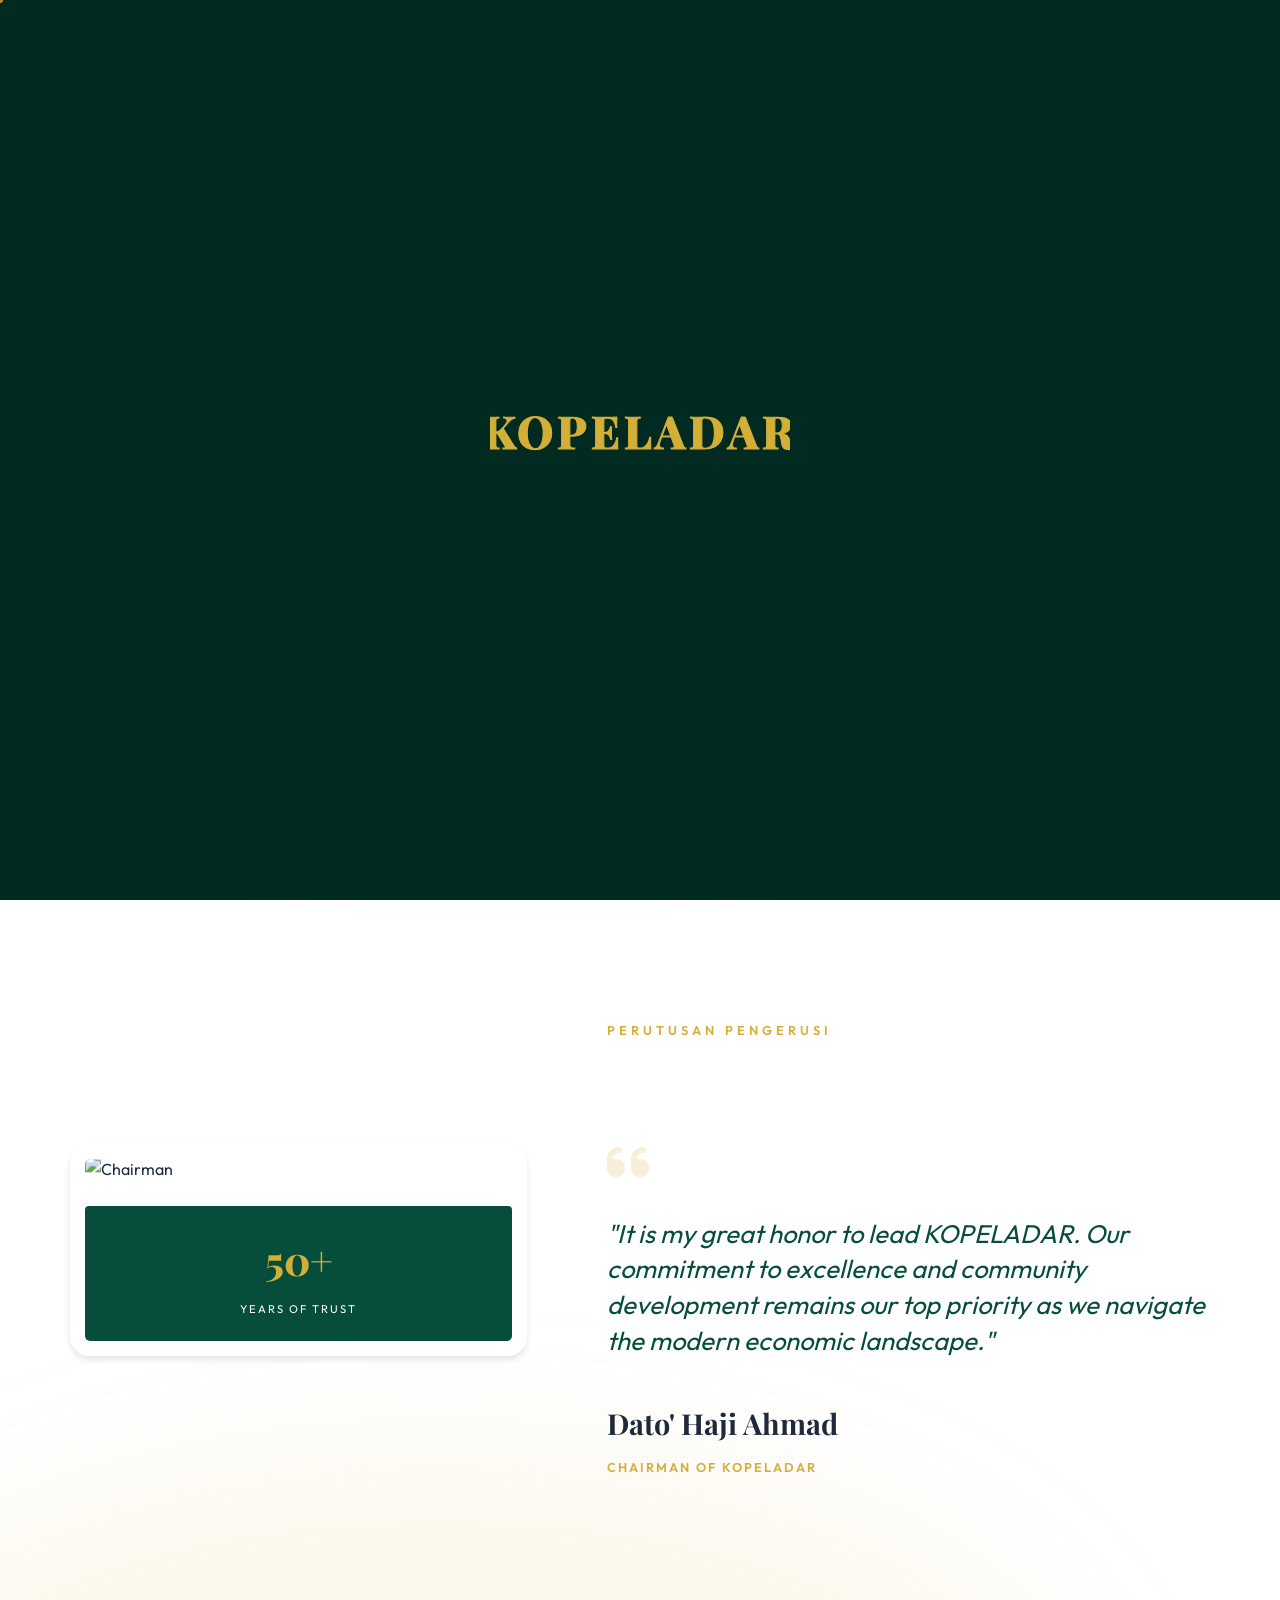
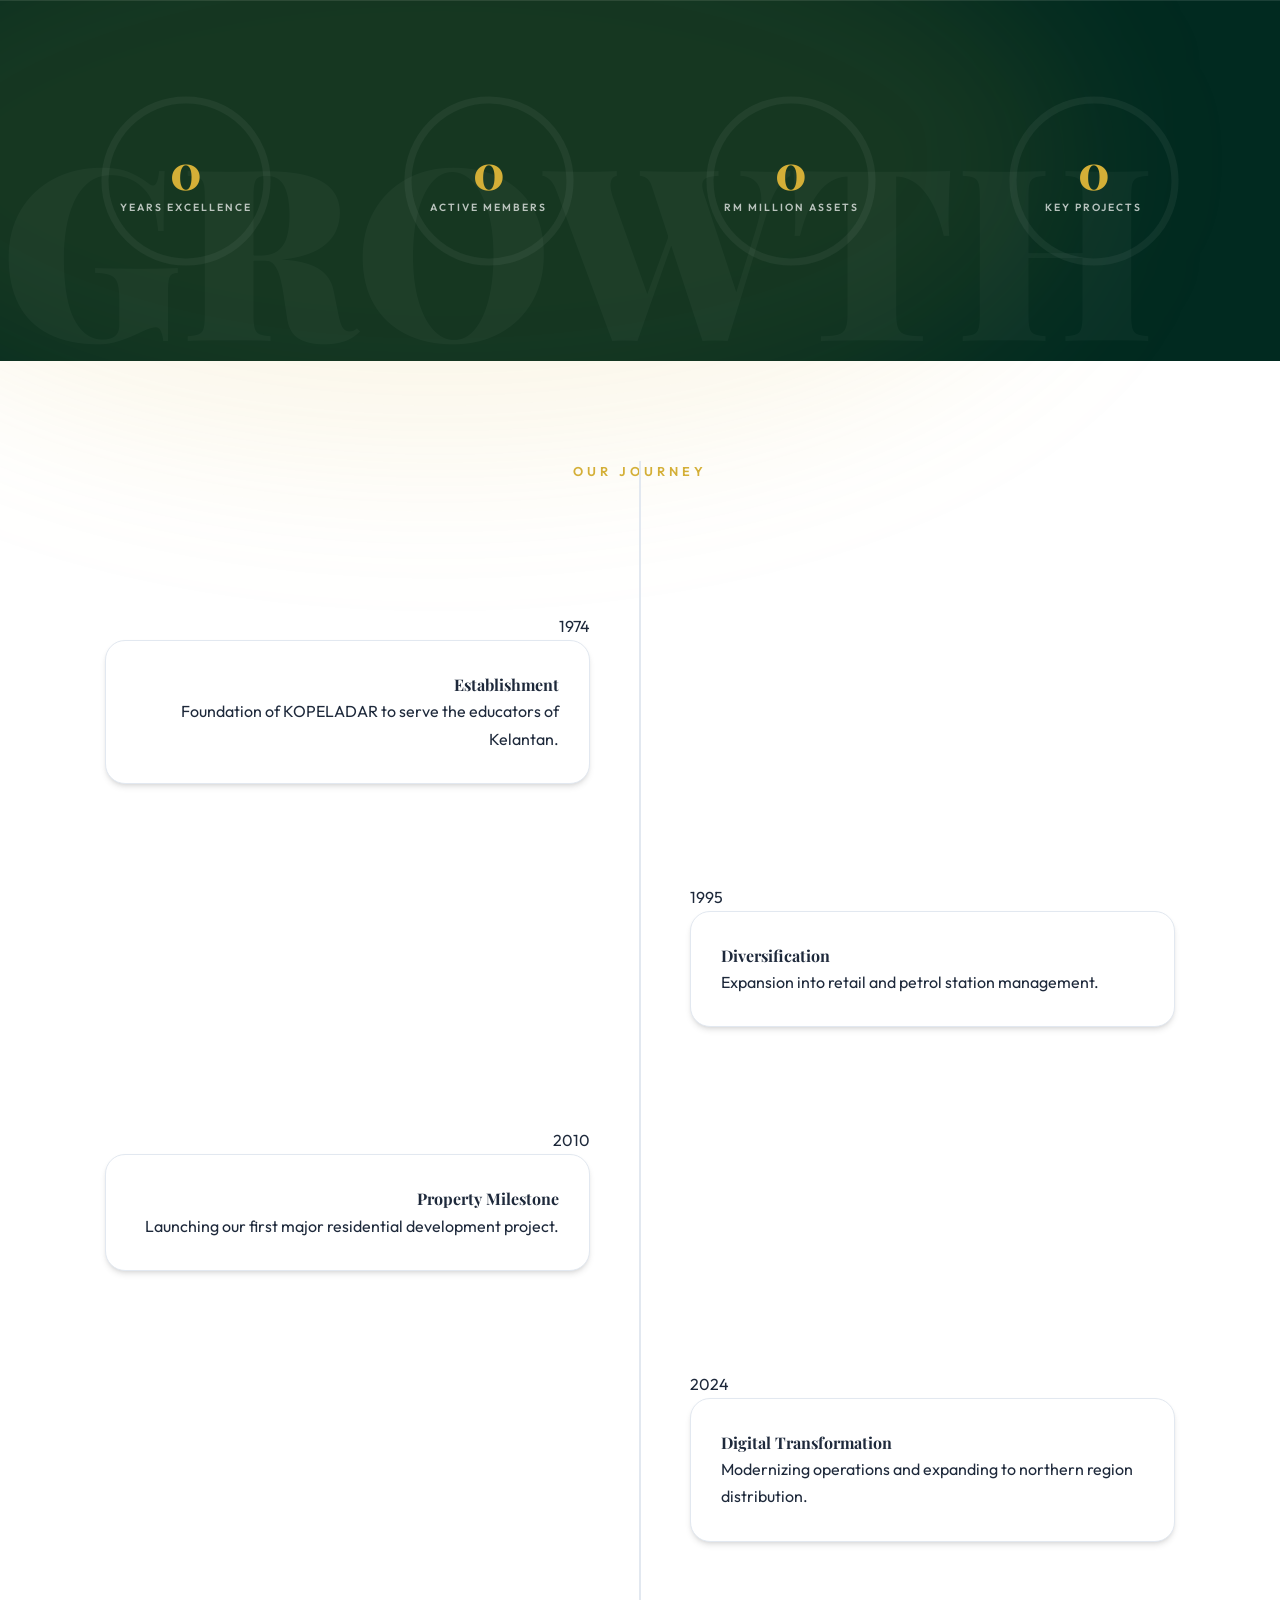
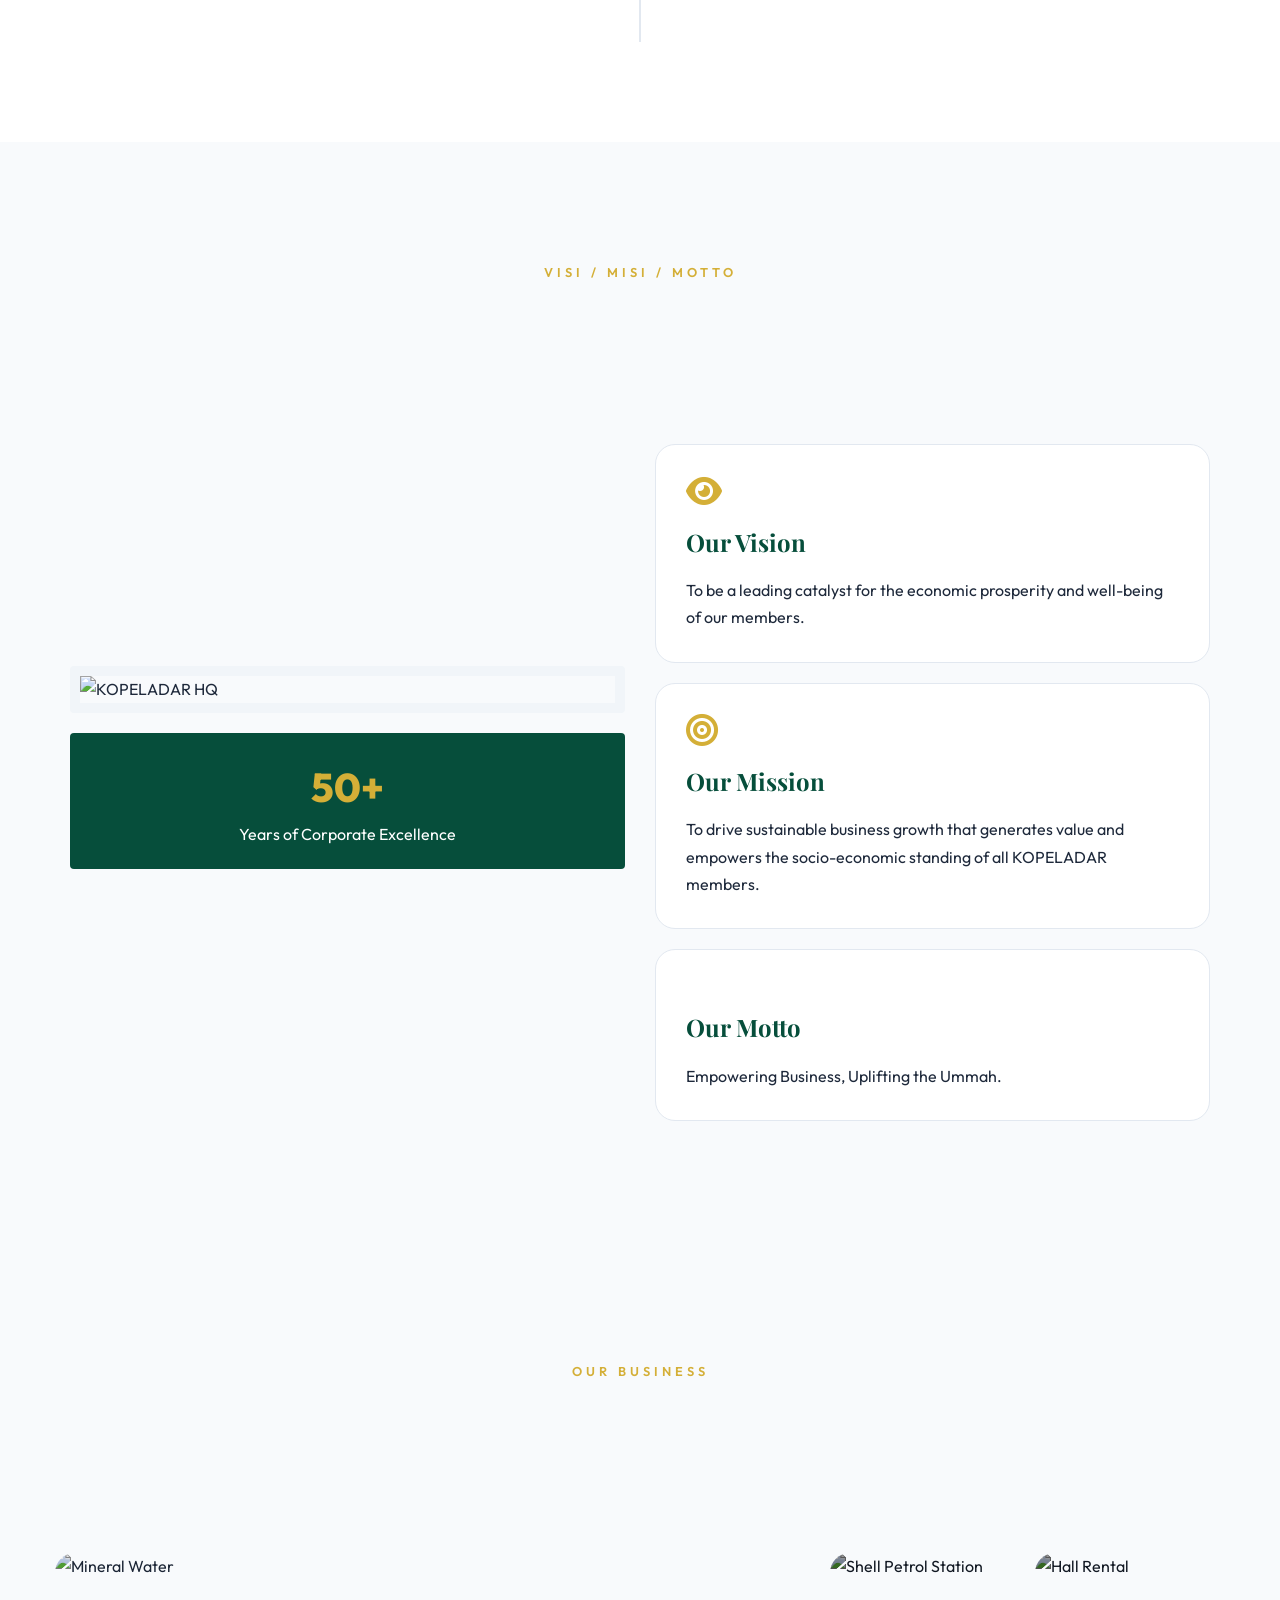
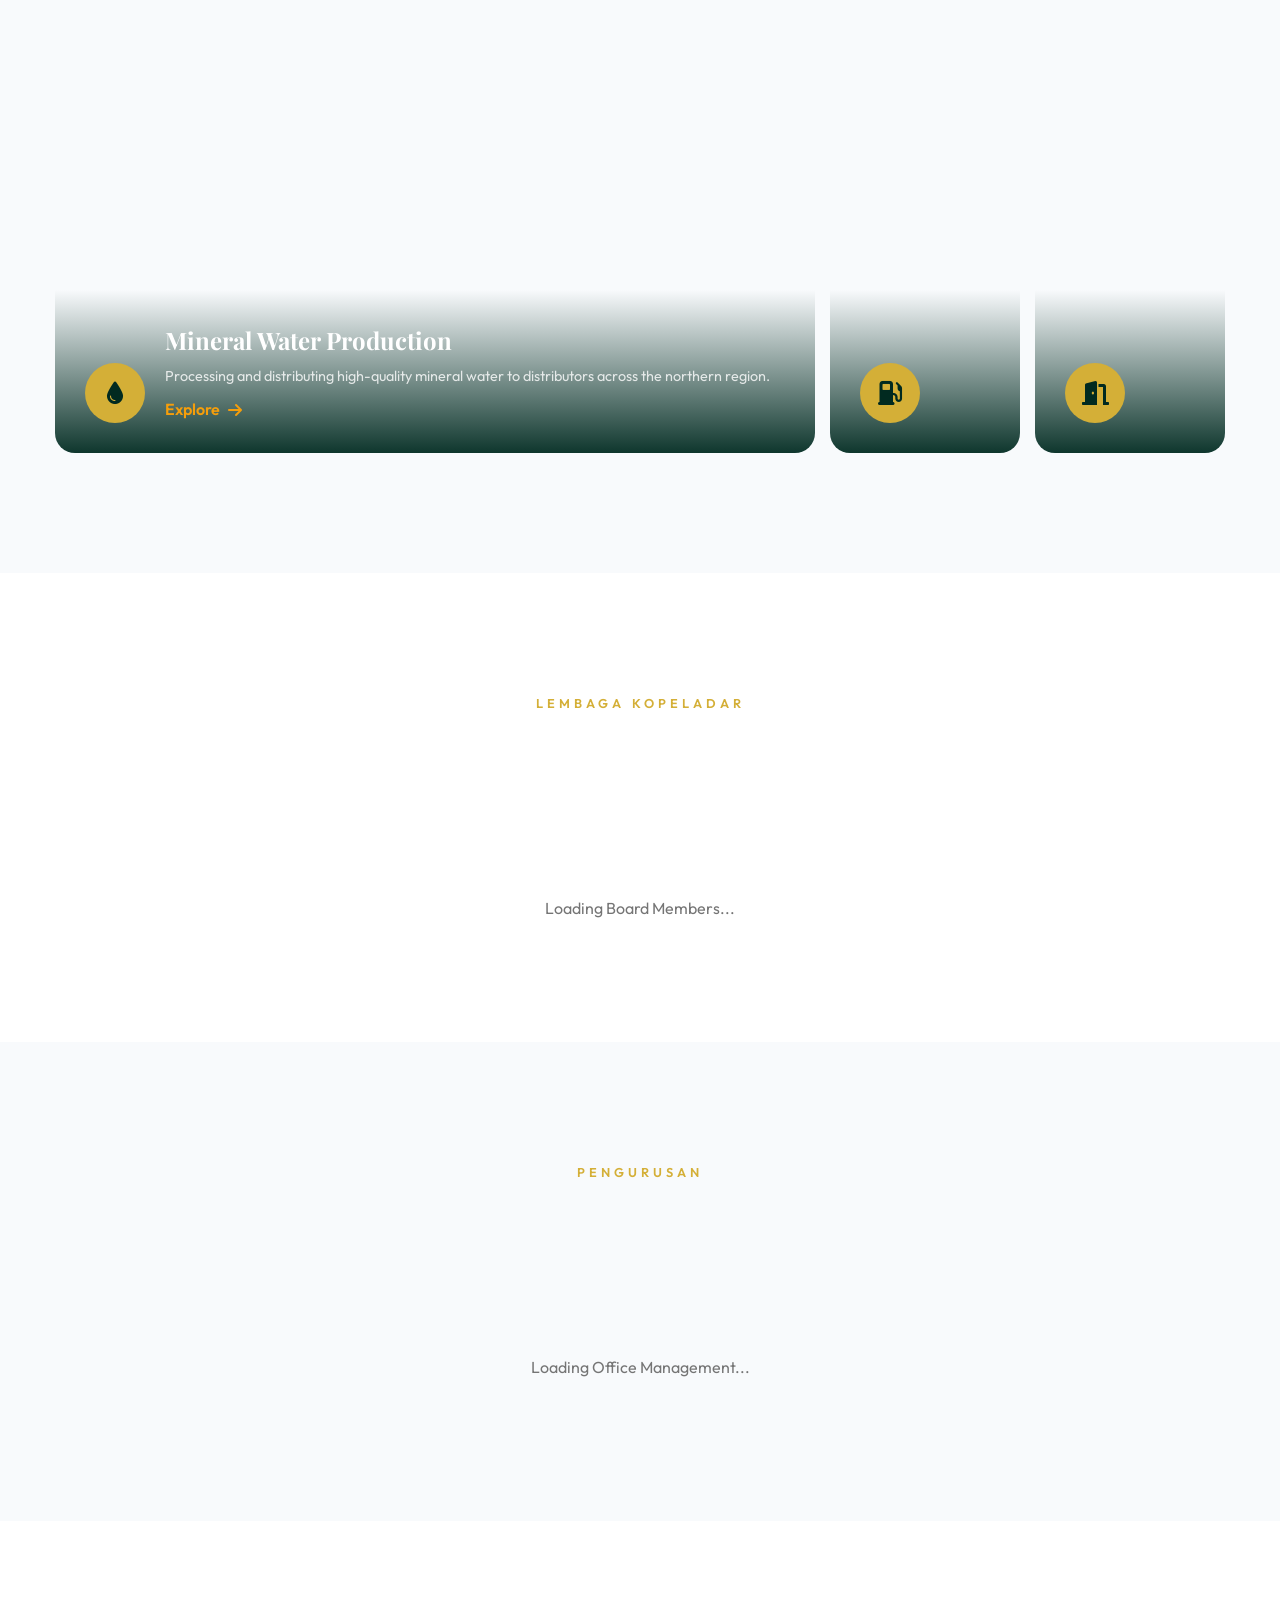
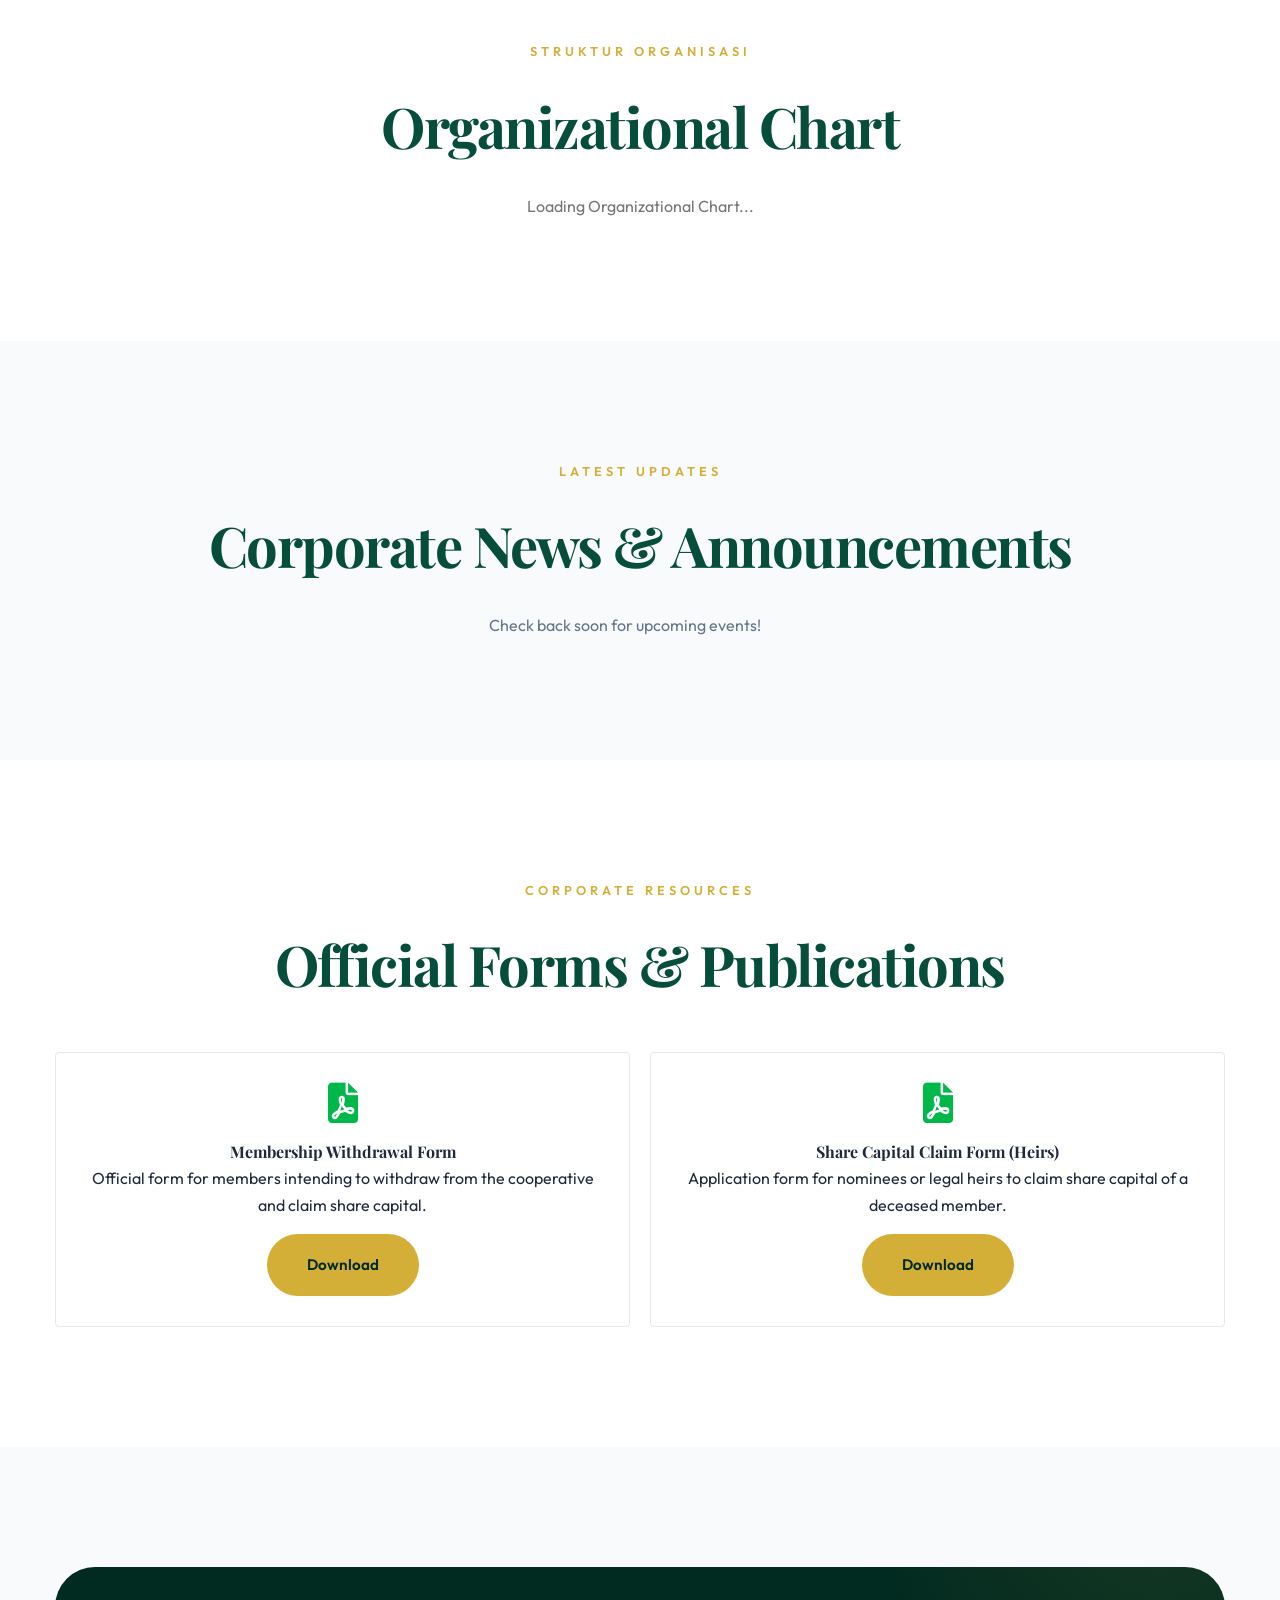
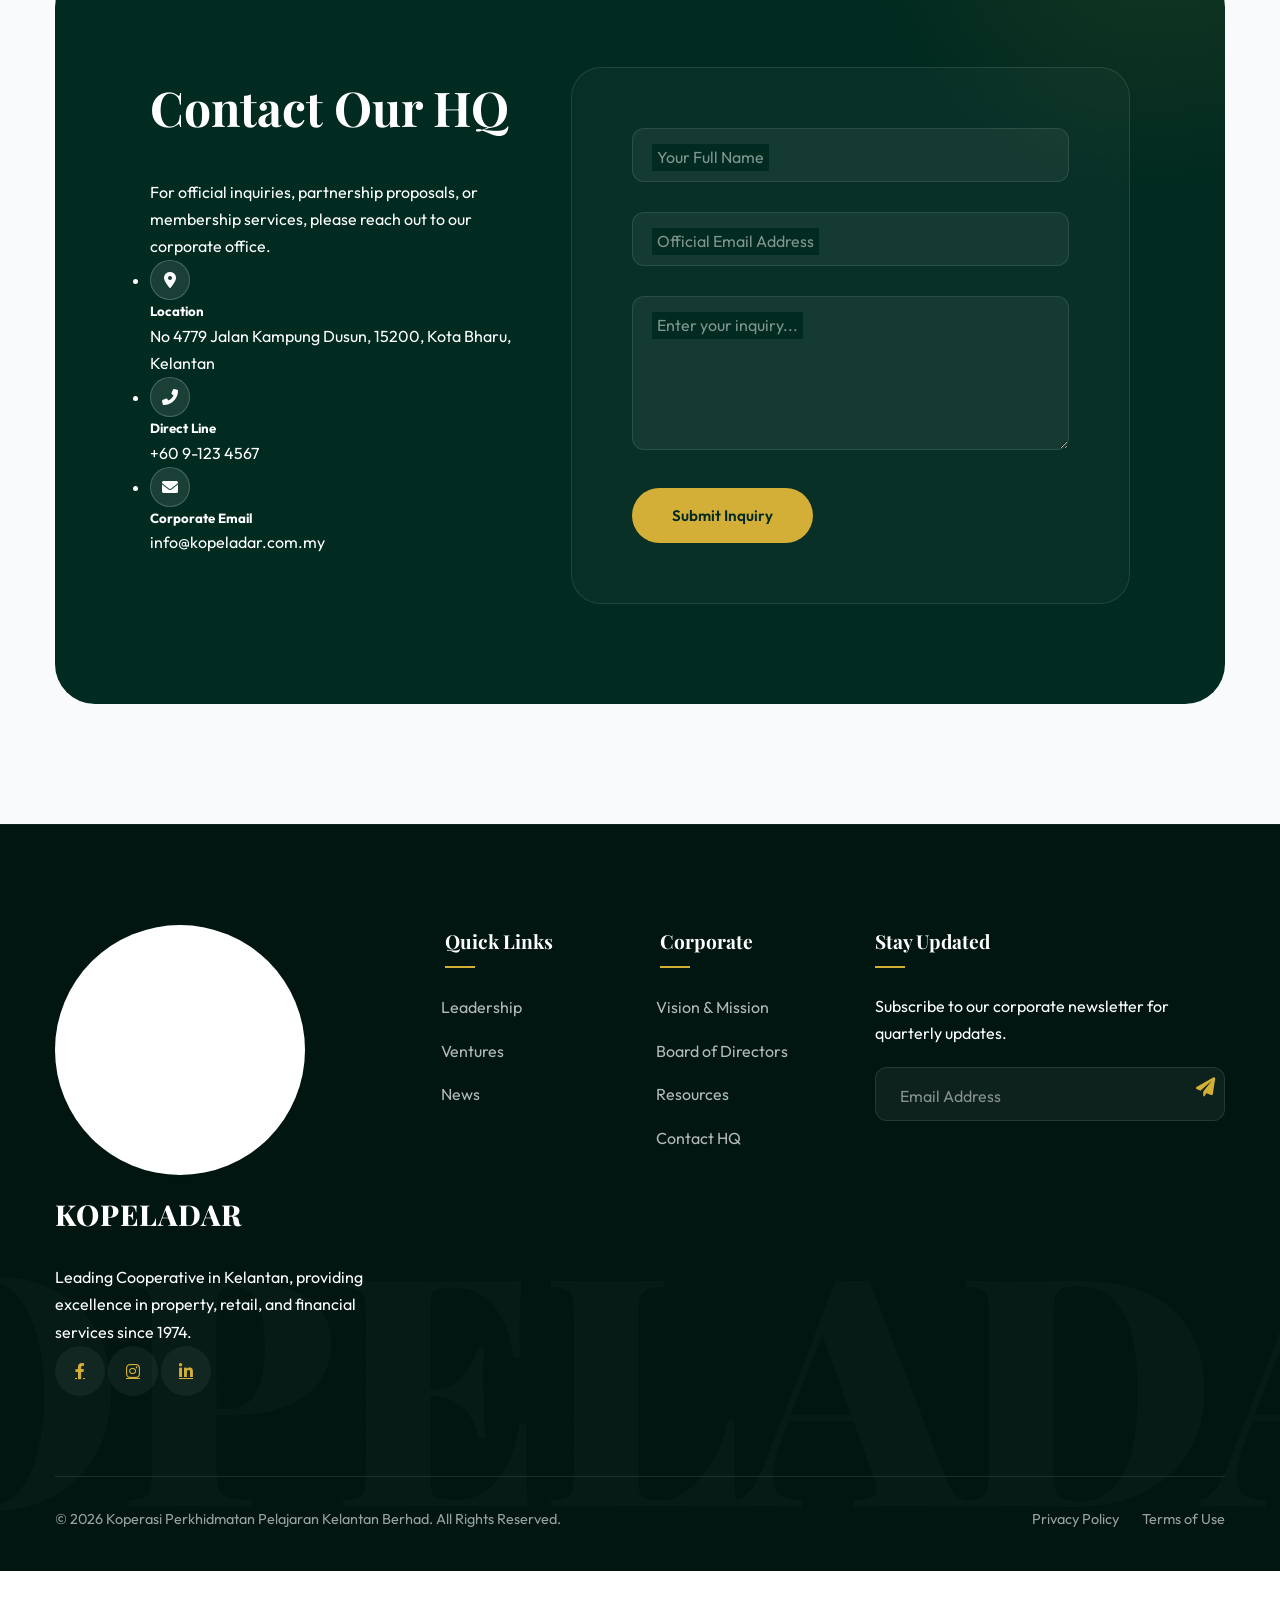
==== commit 91770b96: "finalization" ====
--- a/index.html
+++ b/index.html
@@ -66,10 +66,7 @@
                             <li><a href="index.html#management-team" data-i18n="nav-management-team">Barisan
                                     Pengurusan</a></li>
                             <li><a href="index.html#organization" data-i18n="nav-organization">Struktur Organisasi</a>
-                            </li>
-                            <li><a href="index.html#careers" data-i18n="nav-careers">Kerjaya</a></li>
-                            <li><a href="index.html#customer-service" data-i18n="nav-customer">Khidmat Pelanggan</a>
-                            </li>
+                            <li><a href="index.html#news" data-i18n="nav-news">Berita & Pengumuman</a>
                             <li><a href="index.html#downloads" data-i18n="nav-downloads">Muat Turun Borang</a></li>
                         </ul>
                     </li>
@@ -103,27 +100,29 @@
         </div>
     </header>
 
-   <section id="home" class="hero relative-overflow">
-    <img src="img/hero1.png" alt="KOPELADAR Hero Image" class="hero-image">
-    
-    <div class="hero-overlay-gradient"></div>
-    <div class="container relative-z">
-        <div class="hero-content">
-            <h6 class="sub-title" data-aos="fade-up">ESTABLISHED 1974</h6>
-            <h1 data-aos="fade-up" data-aos-delay="100">
-                <span data-i18n="hero-title-1">Pioneering</span><br>
-                <span class="accent" data-i18n="hero-title-2">Corporate Excellence</span>
-            </h1>
-            <p data-aos="fade-up" data-aos-delay="200" data-i18n="hero-subtitle">
-                Empowering the community of Kelantan through sustainable business ventures and professional services for over 50 years.
-            </p>
-            <div class="hero-btns" data-aos="fade-up" data-aos-delay="300">
-                <a href="#ventures" class="btn btn-primary" data-i18n="btn-explore">Explore Ventures <i class="fas fa-arrow-right"></i></a>
-                <a href="#contact" class="btn btn-outline" data-i18n="btn-contact">Get In Touch</a>
-            </div>
-        </div>
-    </div>
-</section>
+    <section id="home" class="hero relative-overflow">
+        <img src="img/hero1.png" alt="KOPELADAR Hero Image" class="hero-image">
+
+        <div class="hero-overlay-gradient"></div>
+        <div class="container relative-z">
+            <div class="hero-content">
+                <h6 class="sub-title" data-aos="fade-up">ESTABLISHED 1974</h6>
+                <h1 data-aos="fade-up" data-aos-delay="100">
+                    <span data-i18n="hero-title-1">Pioneering</span><br>
+                    <span class="accent" data-i18n="hero-title-2">Corporate Excellence</span>
+                </h1>
+                <p data-aos="fade-up" data-aos-delay="200" data-i18n="hero-subtitle">
+                    Empowering the community of Kelantan through sustainable business ventures and professional services
+                    for over 50 years.
+                </p>
+                <div class="hero-btns" data-aos="fade-up" data-aos-delay="300">
+                    <a href="#ventures" class="btn btn-primary" data-i18n="btn-explore">Explore Ventures <i
+                            class="fas fa-arrow-right"></i></a>
+                    <a href="#contact" class="btn btn-outline" data-i18n="btn-contact">Get In Touch</a>
+                </div>
+            </div>
+        </div>
+    </section>
 
     <!-- CHAIRMAN MESSAGE -->
     <section id="chairman" class="chairman section-padding relative-overflow">
@@ -281,7 +280,7 @@
     <section id="vision" class="about section-padding bg-light">
         <div class="container">
             <div class="section-header text-center" data-aos="fade-up">
-                <h6 class="sub-title" data-i18n="nav-vision">Visi / Misi / Objektif</h6>
+                <h6 class="sub-title" data-i18n="nav-vision">Visi / Misi / Motto</h6>
                 <h2 data-i18n="about-title" class="masked-header">
                     <span class="reveal-text"><span>Strategic Direction</span></span>
                 </h2>
@@ -302,16 +301,19 @@
                             <div class="vm-card">
                                 <i class="fas fa-eye"></i>
                                 <h4 data-i18n="vision-title">Our Vision</h4>
-                                <p data-i18n="vision-desc">To be a leading cooperative organization that creates high
-                                    value for its members and contributes significantly to the socio-economic
-                                    development of Kelantan.</p>
+                                <p data-i18n="vision-desc">To be a leading catalyst for the economic prosperity and
+                                    well-being of our members.</p>
                             </div>
                             <div class="vm-card">
                                 <i class="fas fa-bullseye"></i>
                                 <h4 data-i18n="mission-title">Our Mission</h4>
-                                <p data-i18n="mission-desc">Delivering professional and transparent financial services,
-                                    expanding business portfolios, and fostering innovation and integrity in every
-                                    venture.</p>
+                                <p data-i18n="mission-desc">To drive sustainable business growth that generates value
+                                    and empowers the socio-economic standing of all KOPELADAR members.</p>
+                            </div>
+                            <div class="vm-card">
+                                <i class="fas fa-people-group"></i>
+                                <h4 data-i18n="motto-title">Our Motto</h4>
+                                <p data-i18n="motto-desc">Empowering Business, Uplifting the Ummah.</p>
                             </div>
                         </div>
                     </div>
@@ -432,46 +434,48 @@
 
     <!-- NEWS & ANNOUNCEMENTS -->
     <section id="news" class="section-padding bg-light">
-    <div class="container">
-        <div class="section-header text-center" data-aos="fade-up">
-            <h6 class="sub-title" data-i18n="news-tag">LATEST UPDATES</h6>
-            <h2 data-i18n="news-title">Corporate News & Announcements</h2>
-        </div>
-        
-        <div class="row" id="activity-container">
-            <div class="col-12 text-center">
-                <p style="color: var(--gray-dark);">
-                    <i class="fas fa-spinner fa-spin" style="margin-right: 8px;"></i> 
-                    Loading latest events...
-                </p>
-            </div>
-        </div>
-        
-    </div>
-</section>
+        <div class="container">
+            <div class="section-header text-center" data-aos="fade-up">
+                <h6 class="sub-title" data-i18n="news-tag">LATEST UPDATES</h6>
+                <h2 data-i18n="news-title">Corporate News & Announcements</h2>
+            </div>
+
+            <div class="row" id="activity-container">
+                <div class="col-12 text-center">
+                    <p style="color: var(--gray-dark);">
+                        <i class="fas fa-spinner fa-spin" style="margin-right: 8px;"></i>
+                        Loading latest events...
+                    </p>
+                </div>
+            </div>
+
+        </div>
+    </section>
 
     <section id="downloads" class="downloads section-padding">
-    <div class="container">
-        <div class="section-header text-center" data-aos="fade-up">
-            <h6 class="sub-title" data-i18n="downloads-tag">CORPORATE RESOURCES</h6>
-            <h2 data-i18n="downloads-title">Official Forms & Publications</h2>
-        </div>
-        <div class="downloads-grid">
-            <div class="download-item" data-aos="fade-up">
-                <i class="fas fa-file-pdf"></i>
-                <h4 data-i18n="doc-1-title">Membership Withdrawal Form</h4>
-                <p>Official form for members intending to withdraw from the cooperative and claim share capital.</p>
-                <a href="docs/Borang Tarik Diri Koop.pdf" download="KOPELADAR_Membership_Form" class="btn btn-primary" style="margin-top: 15px;" data-i18n="btn-download">Download</a>
-            </div>
-            <div class="download-item" data-aos="fade-up" data-aos-delay="100">
-                <i class="fas fa-file-pdf"></i>
-                <h4 data-i18n="doc-2-title">Share Capital Claim Form (Heirs)</h4>
-                <p>Application form for nominees or legal heirs to claim share capital of a deceased member.</p>
-                <a href="docs/BORANG TUNTUTAN MODAL SYER OLEH WASI.pdf" download="KOPELADAR_Annual_Report_2024" class="btn btn-primary" style="margin-top: 15px;" data-i18n="btn-download">Download</a>
-            </div>
-        </div>
-    </div>
-</section>
+        <div class="container">
+            <div class="section-header text-center" data-aos="fade-up">
+                <h6 class="sub-title" data-i18n="downloads-tag">CORPORATE RESOURCES</h6>
+                <h2 data-i18n="downloads-title">Official Forms & Publications</h2>
+            </div>
+            <div class="downloads-grid">
+                <div class="download-item" data-aos="fade-up">
+                    <i class="fas fa-file-pdf"></i>
+                    <h4 data-i18n="doc-1-title">Membership Withdrawal Form</h4>
+                    <p>Official form for members intending to withdraw from the cooperative and claim share capital.</p>
+                    <a href="docs/Borang Tarik Diri Koop.pdf" download="KOPELADAR_Membership_Form"
+                        class="btn btn-primary" style="margin-top: 15px;" data-i18n="btn-download">Download</a>
+                </div>
+                <div class="download-item" data-aos="fade-up" data-aos-delay="100">
+                    <i class="fas fa-file-pdf"></i>
+                    <h4 data-i18n="doc-2-title">Share Capital Claim Form (Heirs)</h4>
+                    <p>Application form for nominees or legal heirs to claim share capital of a deceased member.</p>
+                    <a href="docs/BORANG TUNTUTAN MODAL SYER OLEH WASI.pdf" download="KOPELADAR_Annual_Report_2024"
+                        class="btn btn-primary" style="margin-top: 15px;" data-i18n="btn-download">Download</a>
+                </div>
+            </div>
+        </div>
+    </section>
 
     <!-- CONTACT SECTION -->
     <section id="contact" class="contact section-padding bg-light">
@@ -575,7 +579,6 @@
                         <li><a href="#chairman">Leadership</a></li>
                         <li><a href="#ventures">Ventures</a></li>
                         <li><a href="#news">News</a></li>
-                        <li><a href="#careers">Careers</a></li>
                     </ul>
                 </div>
                 <div class="footer-col">
@@ -606,14 +609,14 @@
                 <p data-i18n="footer-text">&copy; 2026 Koperasi Perkhidmatan Pelajaran Kelantan Berhad. All Rights
                     Reserved.</p>
                 <div class="footer-legal">
-                    <a href="#">Privacy Policy</a>
-                    <a href="#">Terms of Use</a>
+                    <a href="privacypolicy.html">Privacy Policy</a>
+                    <a href="tou.html">Terms of Use</a>
                 </div>
             </div>
         </div>
     </footer>
 
-   
+
     <script src="https://cdnjs.cloudflare.com/ajax/libs/aos/2.3.4/aos.js"></script>
     <script src="https://cdn.jsdelivr.net/npm/swiper@11/swiper-bundle.min.js"></script>
     <script src="https://cdnjs.cloudflare.com/ajax/libs/PapaParse/5.4.1/papaparse.min.js"></script>
--- a/css/style.css
+++ b/css/style.css
@@ -622,7 +622,7 @@
 }
 
 .vm-card {
-    padding: 40px;
+    padding: 30px;
     background: var(--white);
     border-radius: 20px;
     border: 1px solid var(--gray-border);
@@ -638,12 +638,12 @@
 .vm-card i {
     font-size: 2rem;
     color: var(--accent);
-    margin-bottom: 25px;
+    margin-bottom: 15px;
     display: inline-block;
 }
 
 .vm-card h4 {
-    margin-bottom: 20px;
+    margin-bottom: 15px;
     font-size: 1.5rem;
     color: var(--primary);
 }
@@ -1388,17 +1388,21 @@
 
 .footer-logo {
     display: flex;
-    flex-direction: column; /* Stacks items vertically */
-    align-items: flex-start; /* Keeps them aligned to the left of the column */
+    flex-direction: column;
+    /* Stacks items vertically */
+    align-items: flex-start;
+    /* Keeps them aligned to the left of the column */
     gap: 15px;
     margin-bottom: 25px;
 }
 
 .footer-logo img {
-    height: 250px; /* Slightly larger for the stacked layout */
+    height: 250px;
+    /* Slightly larger for the stacked layout */
     width: 250px;
     object-fit: cover;
-    border-radius: 50%; /* Maintains the circular shape */
+    border-radius: 50%;
+    /* Maintains the circular shape */
     background: var(--white);
     padding: 5px;
     box-shadow: var(--shadow-sm);
@@ -1407,7 +1411,8 @@
 .footer-logo span {
     font-family: 'Playfair Display', serif;
     font-weight: 800;
-    font-size: 1.8rem; /* Adjusted for better proportions when stacked */
+    font-size: 1.8rem;
+    /* Adjusted for better proportions when stacked */
     color: var(--white);
     letter-spacing: 1px;
     display: block;
@@ -2106,7 +2111,8 @@
 .hero.relative-overflow {
     position: relative;
     overflow: hidden;
-    height: 100vh; /* Ensures the section takes full screen height */
+    height: 100vh;
+    /* Ensures the section takes full screen height */
 }
 
 .hero-image {
@@ -2117,9 +2123,10 @@
     height: 100%;
     z-index: 0;
     /* This makes the image act like a background-cover */
-    object-fit: cover; 
+    object-fit: cover;
     object-position: center;
-    filter: brightness(0.6) contrast(1.1); /* Slightly darker for better text readability */
+    filter: brightness(0.6) contrast(1.1);
+    /* Slightly darker for better text readability */
 }
 
 .hero-overlay-gradient {
@@ -2136,11 +2143,14 @@
 .relative-z {
     position: relative;
     z-index: 10;
-}/* HERO IMAGE STYLES */
+}
+
+/* HERO IMAGE STYLES */
 .hero.relative-overflow {
     position: relative;
     overflow: hidden;
-    height: 100vh; /* Ensures the section takes full screen height */
+    height: 100vh;
+    /* Ensures the section takes full screen height */
 }
 
 .hero-image {
@@ -2151,9 +2161,10 @@
     height: 100%;
     z-index: 0;
     /* This makes the image act like a background-cover */
-    object-fit: cover; 
+    object-fit: cover;
     object-position: center;
-    filter: brightness(0.6) contrast(1.1); /* Slightly darker for better text readability */
+    filter: brightness(0.6) contrast(1.1);
+    /* Slightly darker for better text readability */
 }
 
 .hero-overlay-gradient {
@@ -2171,6 +2182,7 @@
     position: relative;
     z-index: 10;
 }
+
 /* OVERSIZED WATERMARKS  */
 .huge-watermark {
     position: absolute;
@@ -3040,6 +3052,7 @@
     border: 1px solid var(--primary-dark);
     color: var(--primary-dark);
     padding: 12px 30px;
+    margin-top: 15px;
     border-radius: 50px;
     font-weight: 700;
     font-size: 0.8rem;
@@ -3092,13 +3105,15 @@
 
 /* Active State */
 .faq-item.active .faq-answer {
-    max-height: 500px; /* Large enough for content */
+    max-height: 500px;
+    /* Large enough for content */
     padding-bottom: 20px;
     transition: max-height 1s ease-in-out;
 }
 
 .faq-item.active .faq-question i {
-    transform: rotate(135deg); /* Rotates plus to look like an X or minus */
+    transform: rotate(135deg);
+    /* Rotates plus to look like an X or minus */
     color: var(--primary);
 }
 
@@ -3117,7 +3132,7 @@
     margin-bottom: 5px;
 }
 
-.line-input-group input, 
+.line-input-group input,
 .line-input-group textarea {
     width: 100%;
     border: none;
@@ -3135,12 +3150,15 @@
 }
 
 .map-card-frame {
-    max-width: 900px; /* "Just enough" width */
-    margin: 0 auto; /* Centers the map */
+    max-width: 900px;
+    /* "Just enough" width */
+    margin: 0 auto;
+    /* Centers the map */
     position: relative;
     border-radius: 30px;
     overflow: hidden;
-    border: 8px solid var(--white); /* White border creates a 'frame' effect */
+    border: 8px solid var(--white);
+    /* White border creates a 'frame' effect */
     box-shadow: var(--shadow-lg);
     line-height: 0;
 }
@@ -3182,6 +3200,7 @@
         max-width: 100%;
         border-width: 4px;
     }
+
     .map-card-frame iframe {
         height: 300px;
     }
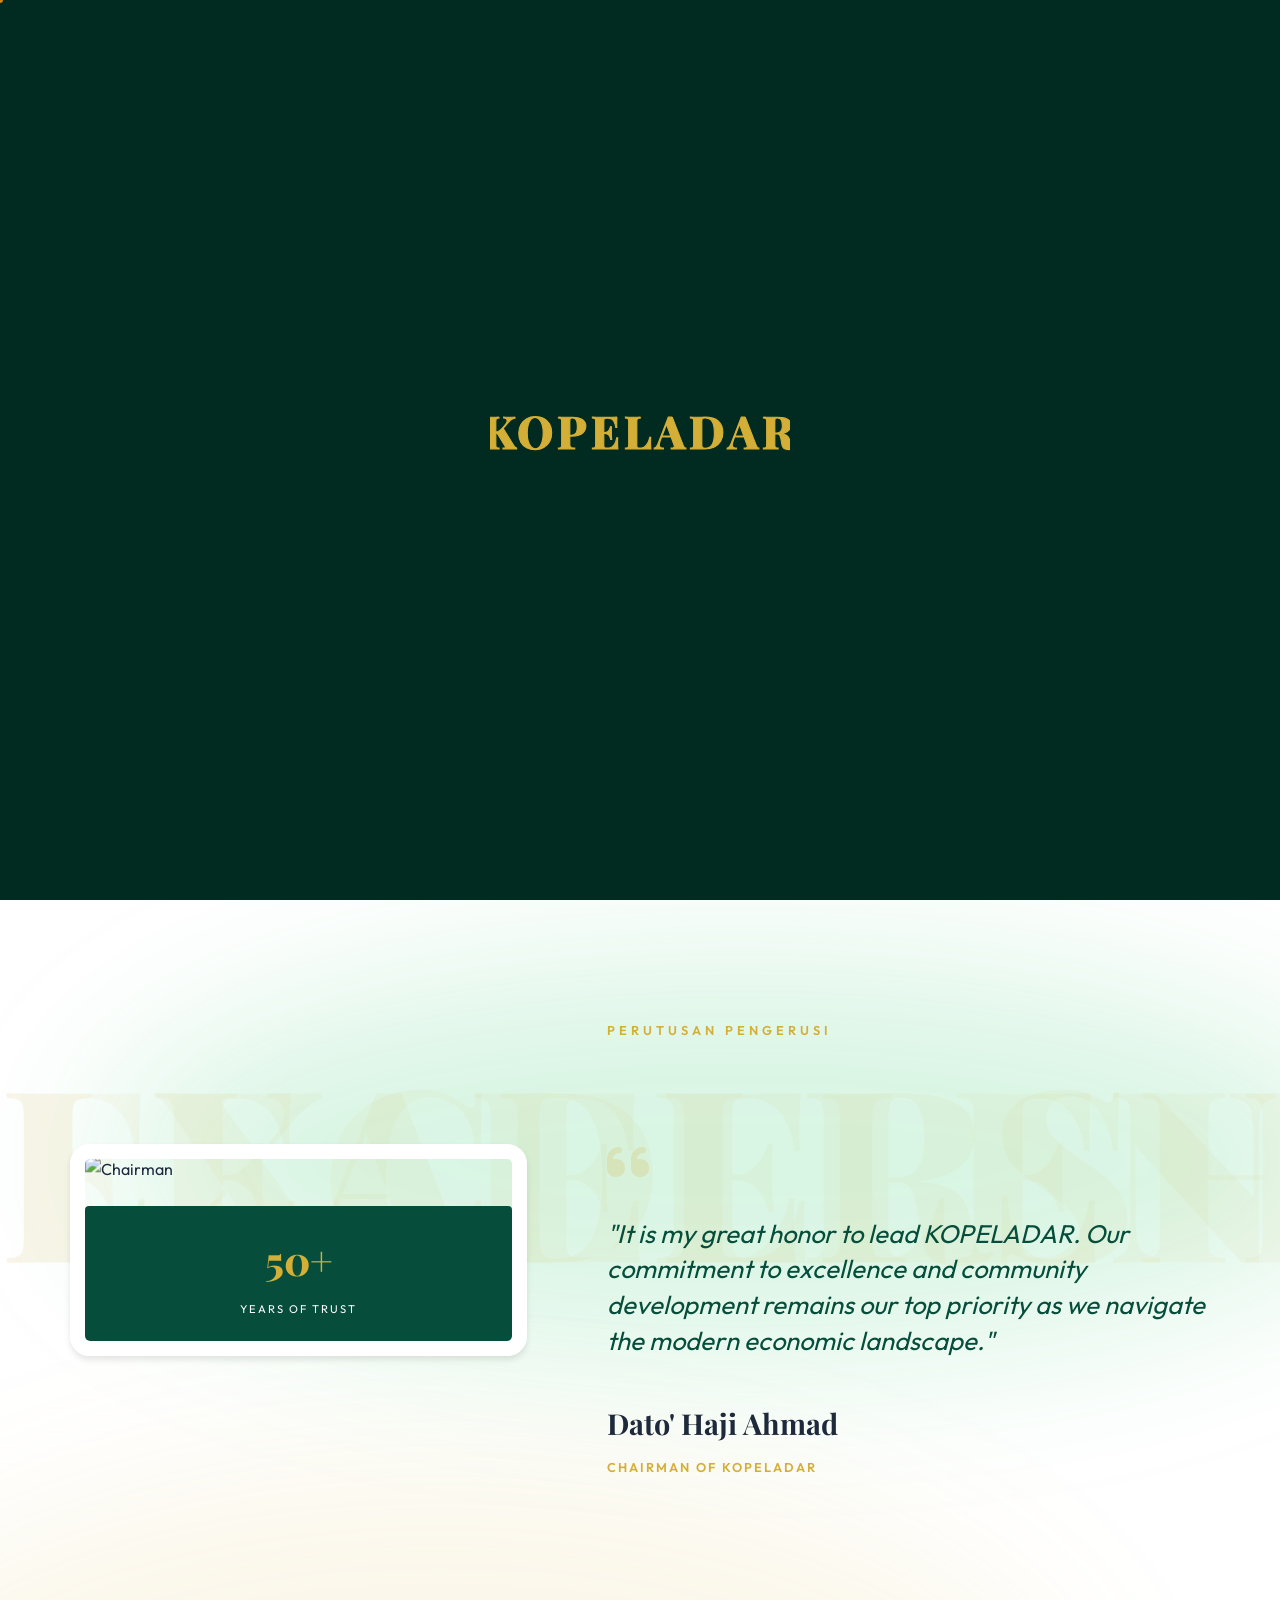
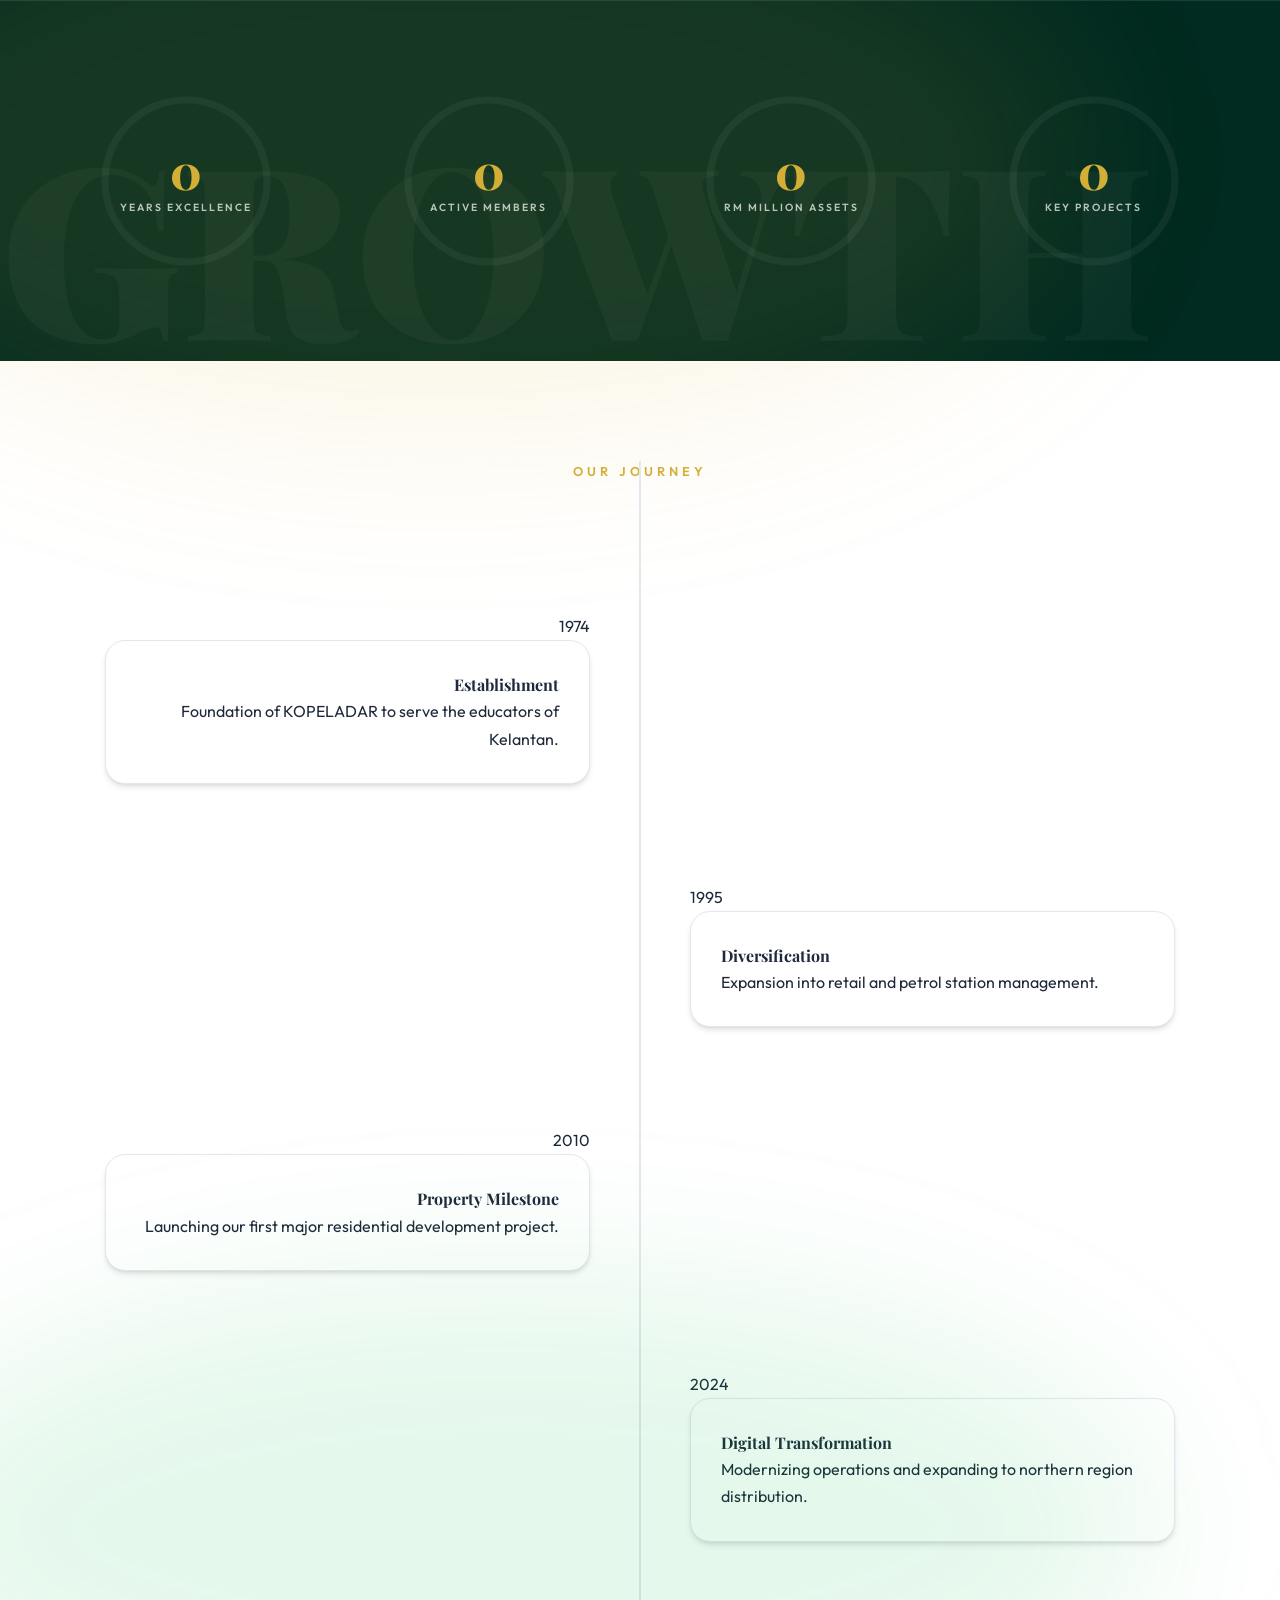
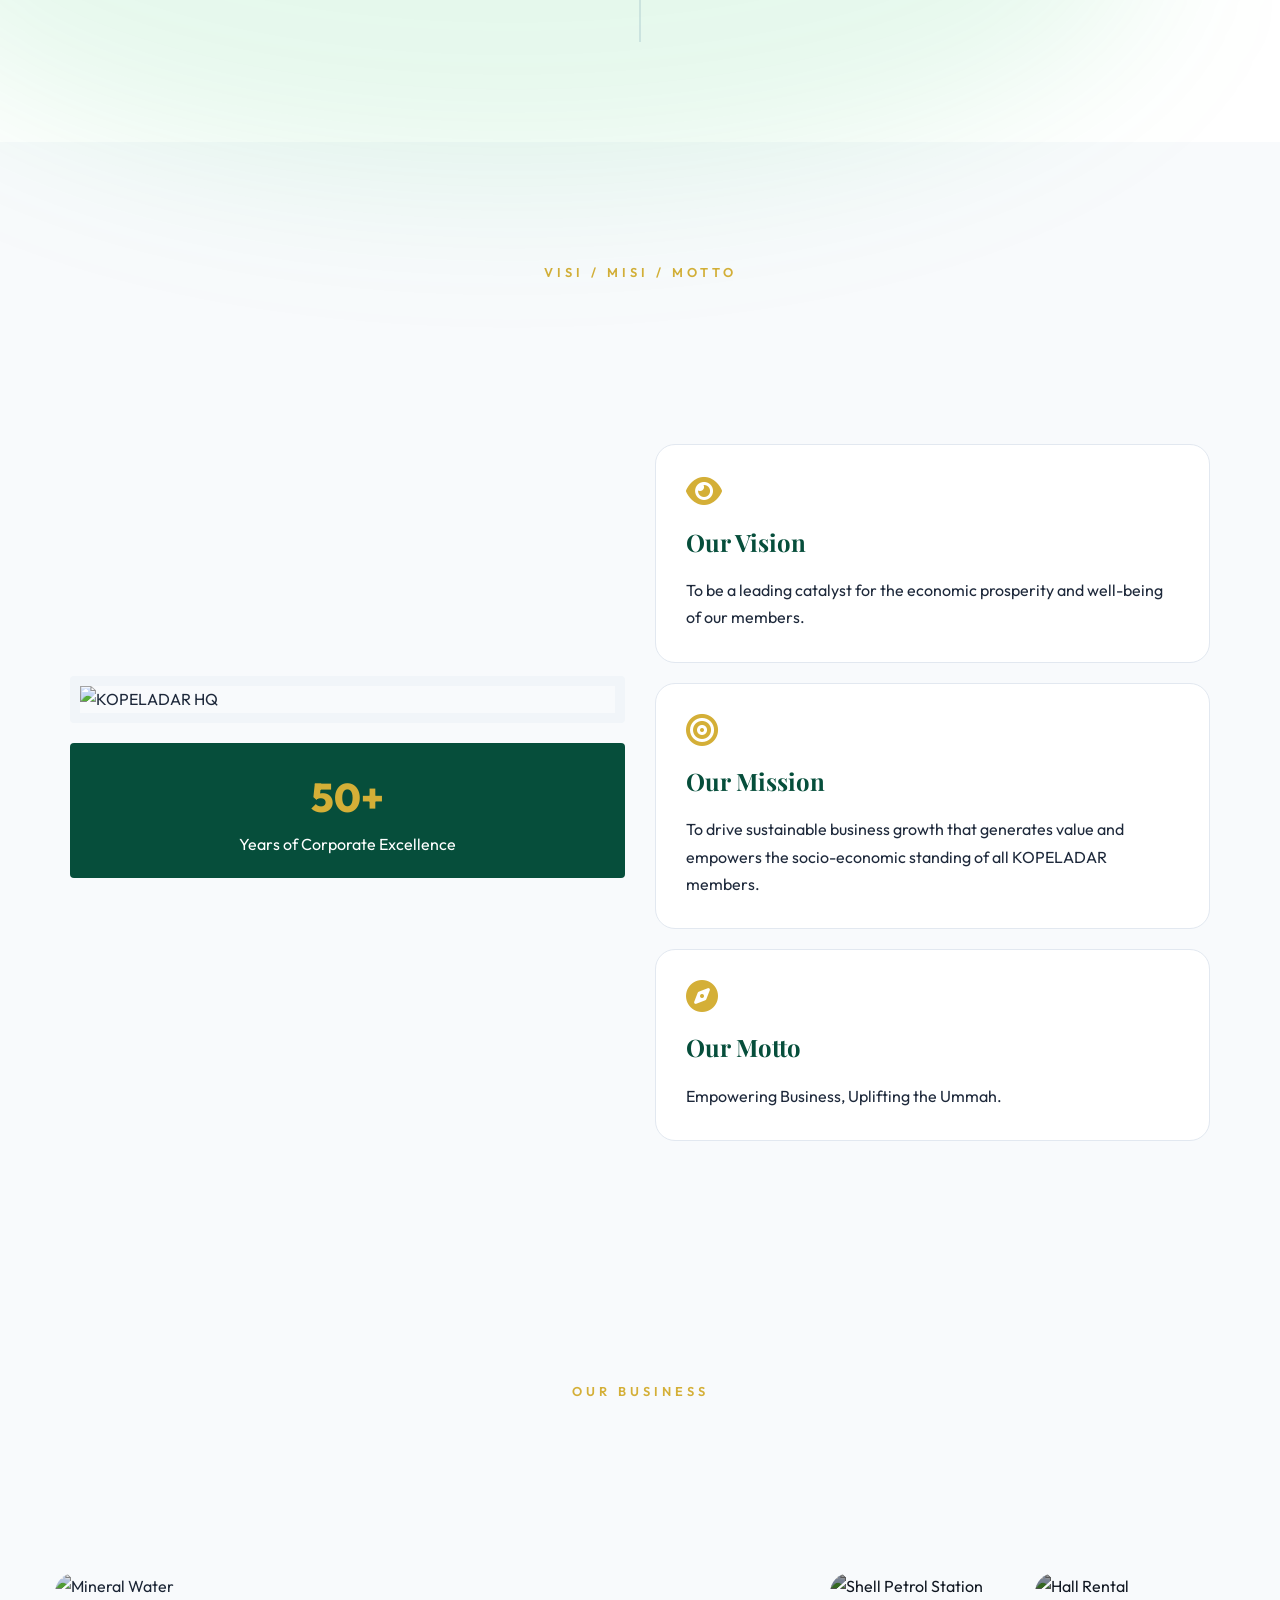
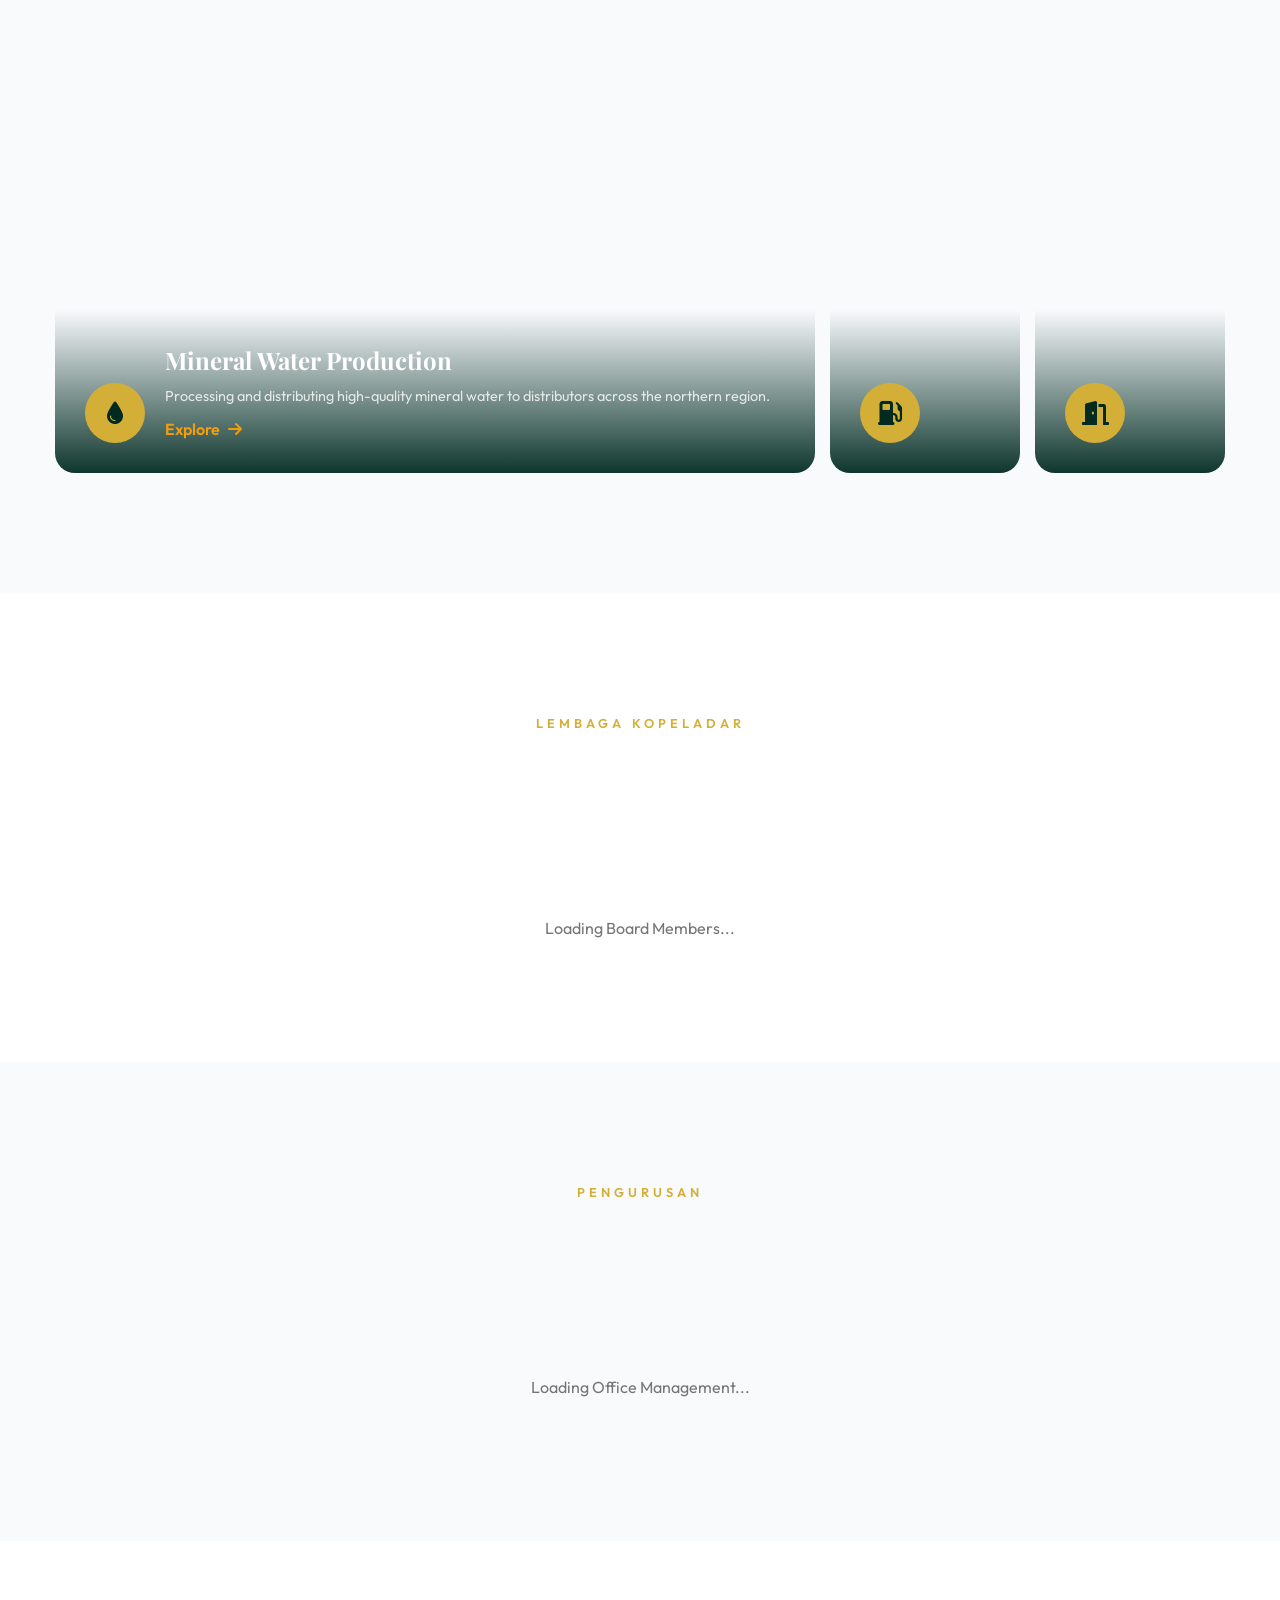
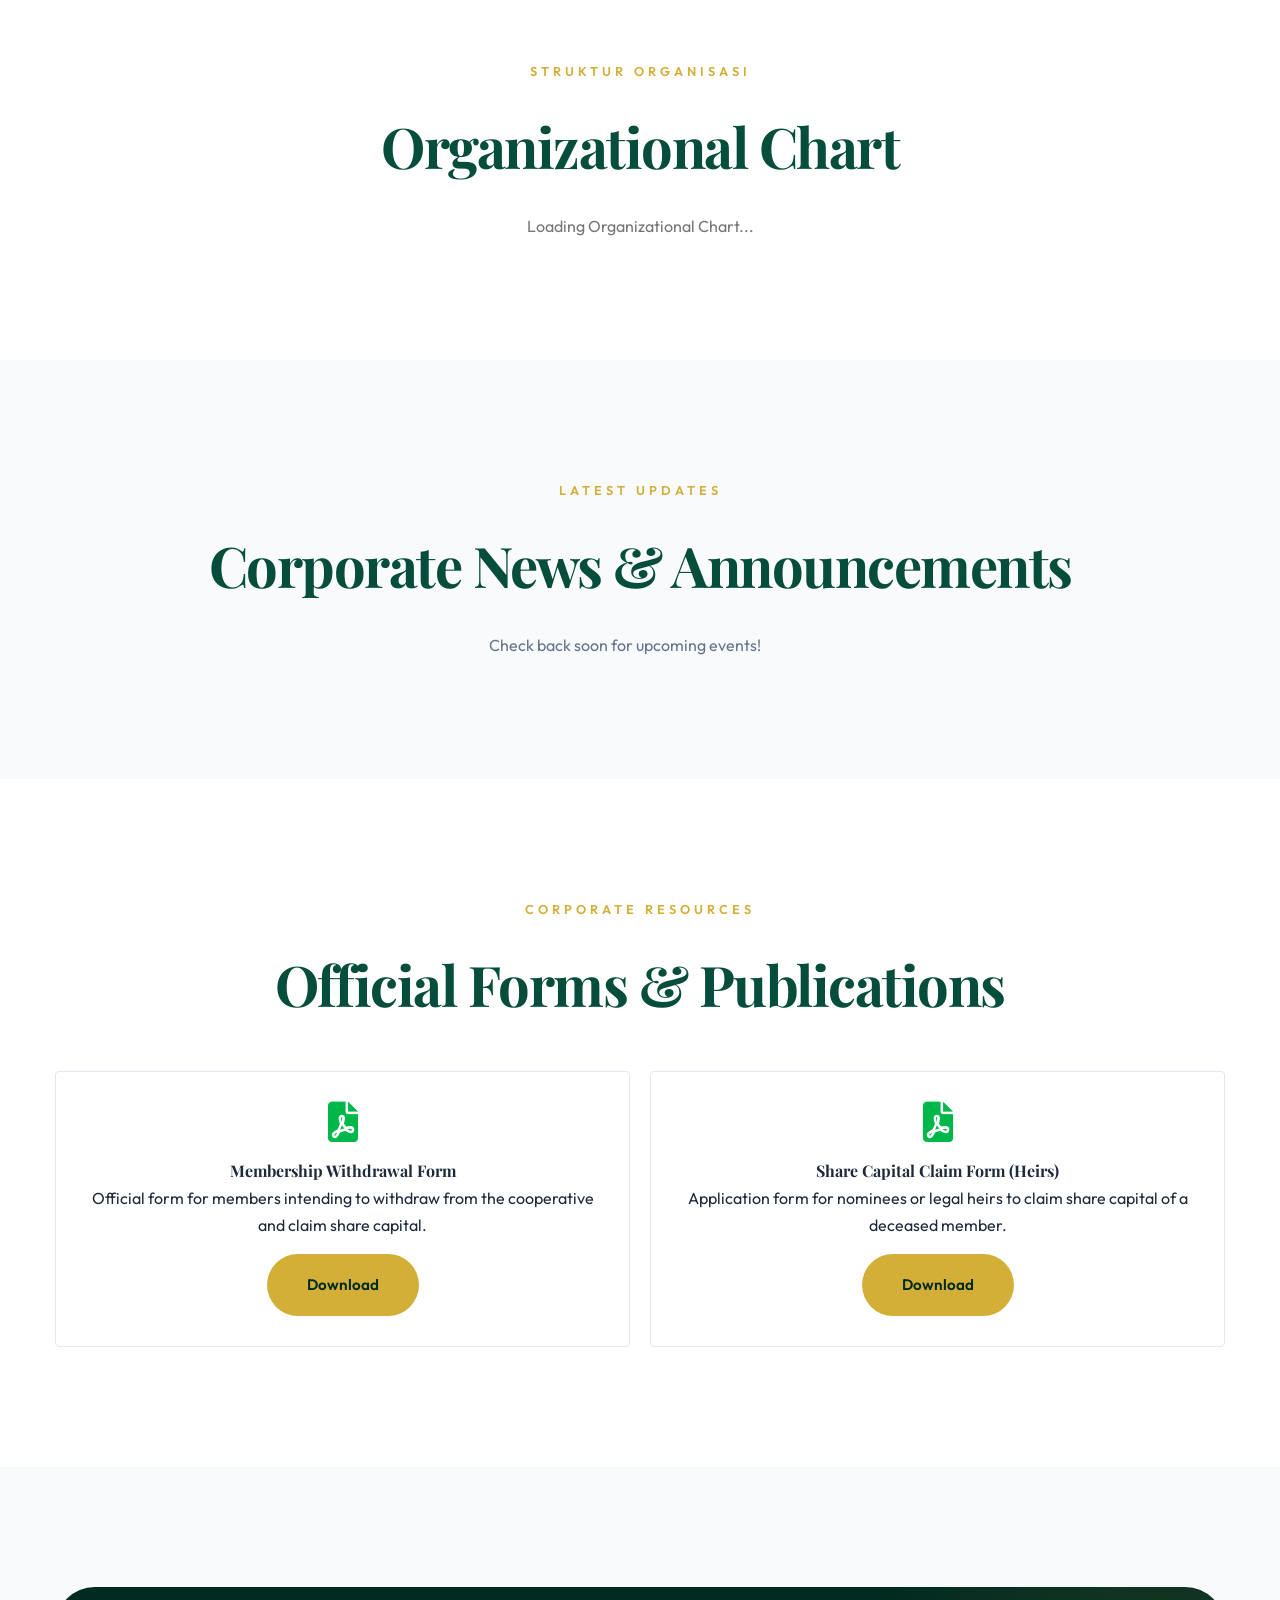
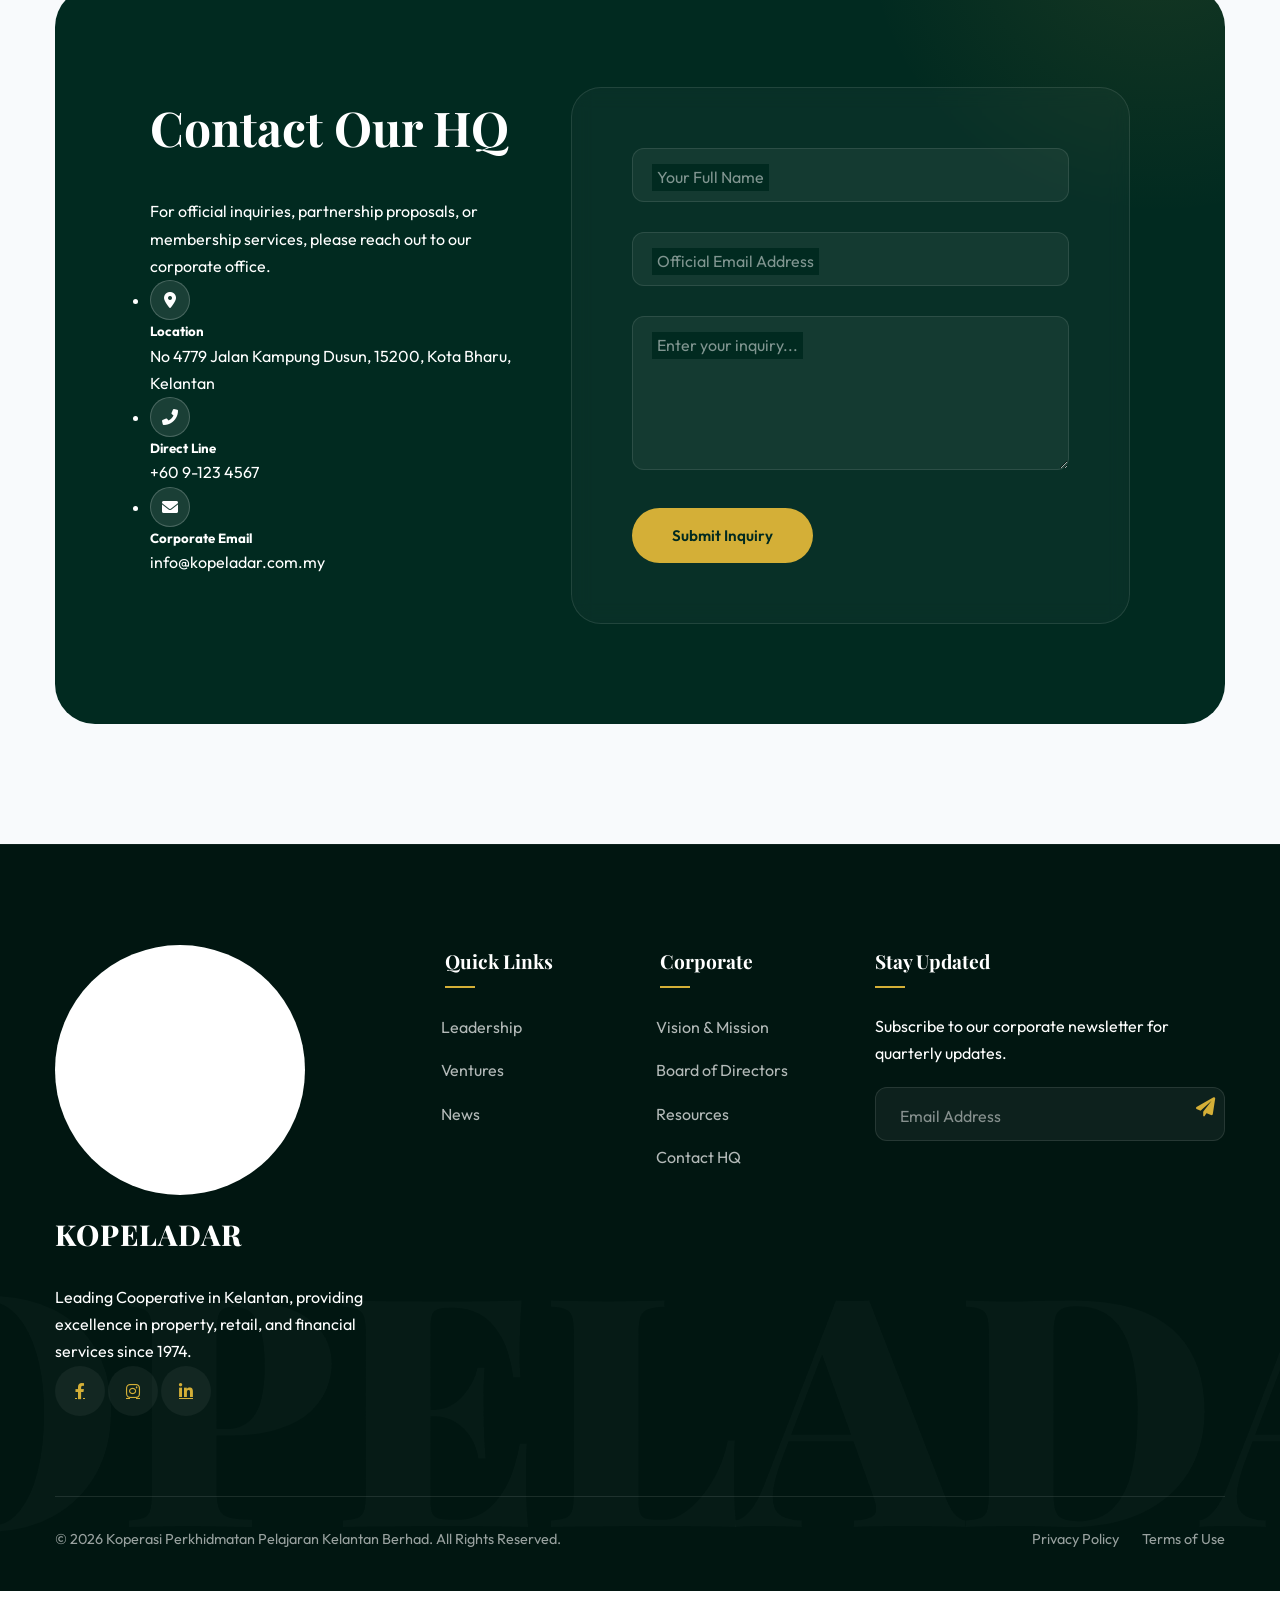
==== commit 70830a0c: "moto symbol" ====
--- a/index.html
+++ b/index.html
@@ -1,4 +1,4 @@
-﻿<!DOCTYPE html>
+<!DOCTYPE html>
 <html lang="en">
 
 <head>
@@ -311,7 +311,7 @@
                                     and empowers the socio-economic standing of all KOPELADAR members.</p>
                             </div>
                             <div class="vm-card">
-                                <i class="fas fa-people-group"></i>
+                                <i class="fas fa-compass"></i>
                                 <h4 data-i18n="motto-title">Our Motto</h4>
                                 <p data-i18n="motto-desc">Empowering Business, Uplifting the Ummah.</p>
                             </div>
--- a/css/style.css
+++ b/css/style.css
@@ -42,6 +42,8 @@
     background-color: var(--white);
     line-height: 1.7;
     overflow-x: hidden;
+    width: 100%;
+    position: relative;
 }
 
 /* CUSTOM SELECTION COLOR */
@@ -438,6 +440,22 @@
     .chairman-text {
         padding-left: 0 !important;
         margin-top: 40px;
+    }
+}
+
+@media (max-width: 768px) {
+    .logo-text {
+        font-size: 1.1rem;
+        /* Shrinks text to fit */
+    }
+
+    .nav-wrapper {
+        padding: 0 10px;
+    }
+
+    /* Ensure the mobile toggle is always visible on the far right */
+    .header-right {
+        margin-left: auto;
     }
 }
 
@@ -2242,6 +2260,40 @@
     right: 10%;
 }
 
+@media (max-width: 768px) {
+    .huge-watermark {
+        display: none;
+        /* These rarely work well on small screens */
+    }
+
+    .mesh-orb {
+        max-width: 100%;
+        /* Prevents orbs from stretching the screen */
+        left: 0 !important;
+        right: 0 !important;
+    }
+
+    /* 3. Fix the Hero Content */
+    .hero-content {
+        padding-left: 15px;
+        padding-right: 15px;
+        width: 100%;
+        text-align: center;
+        /* Centers text to make it feel more "balanced" */
+    }
+
+    .hero-btns {
+        flex-direction: column;
+        /* Stacks buttons so they don't overflow */
+        align-items: center;
+    }
+
+    .hero-btns .btn {
+        width: 100%;
+        justify-content: center;
+    }
+}
+
 /* SVG STATS RINGS */
 .stat-item {
     position: relative;
